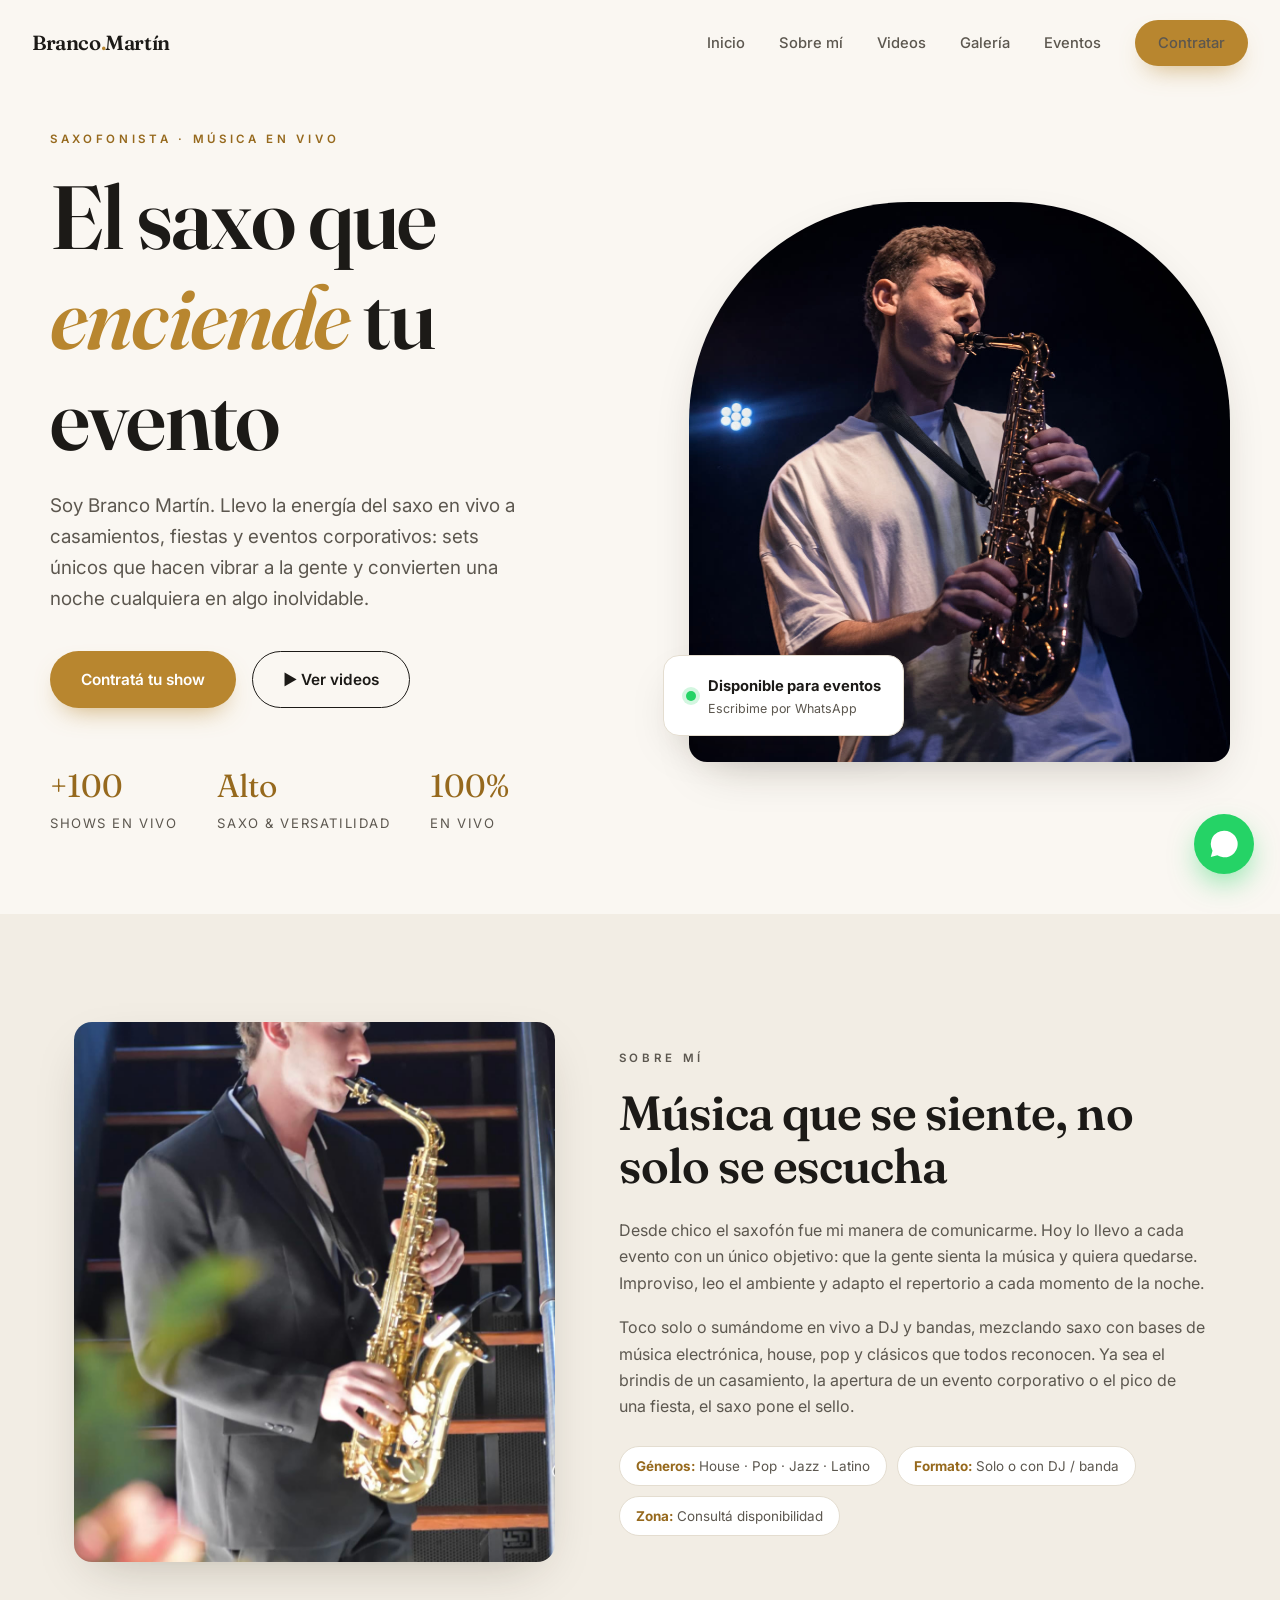
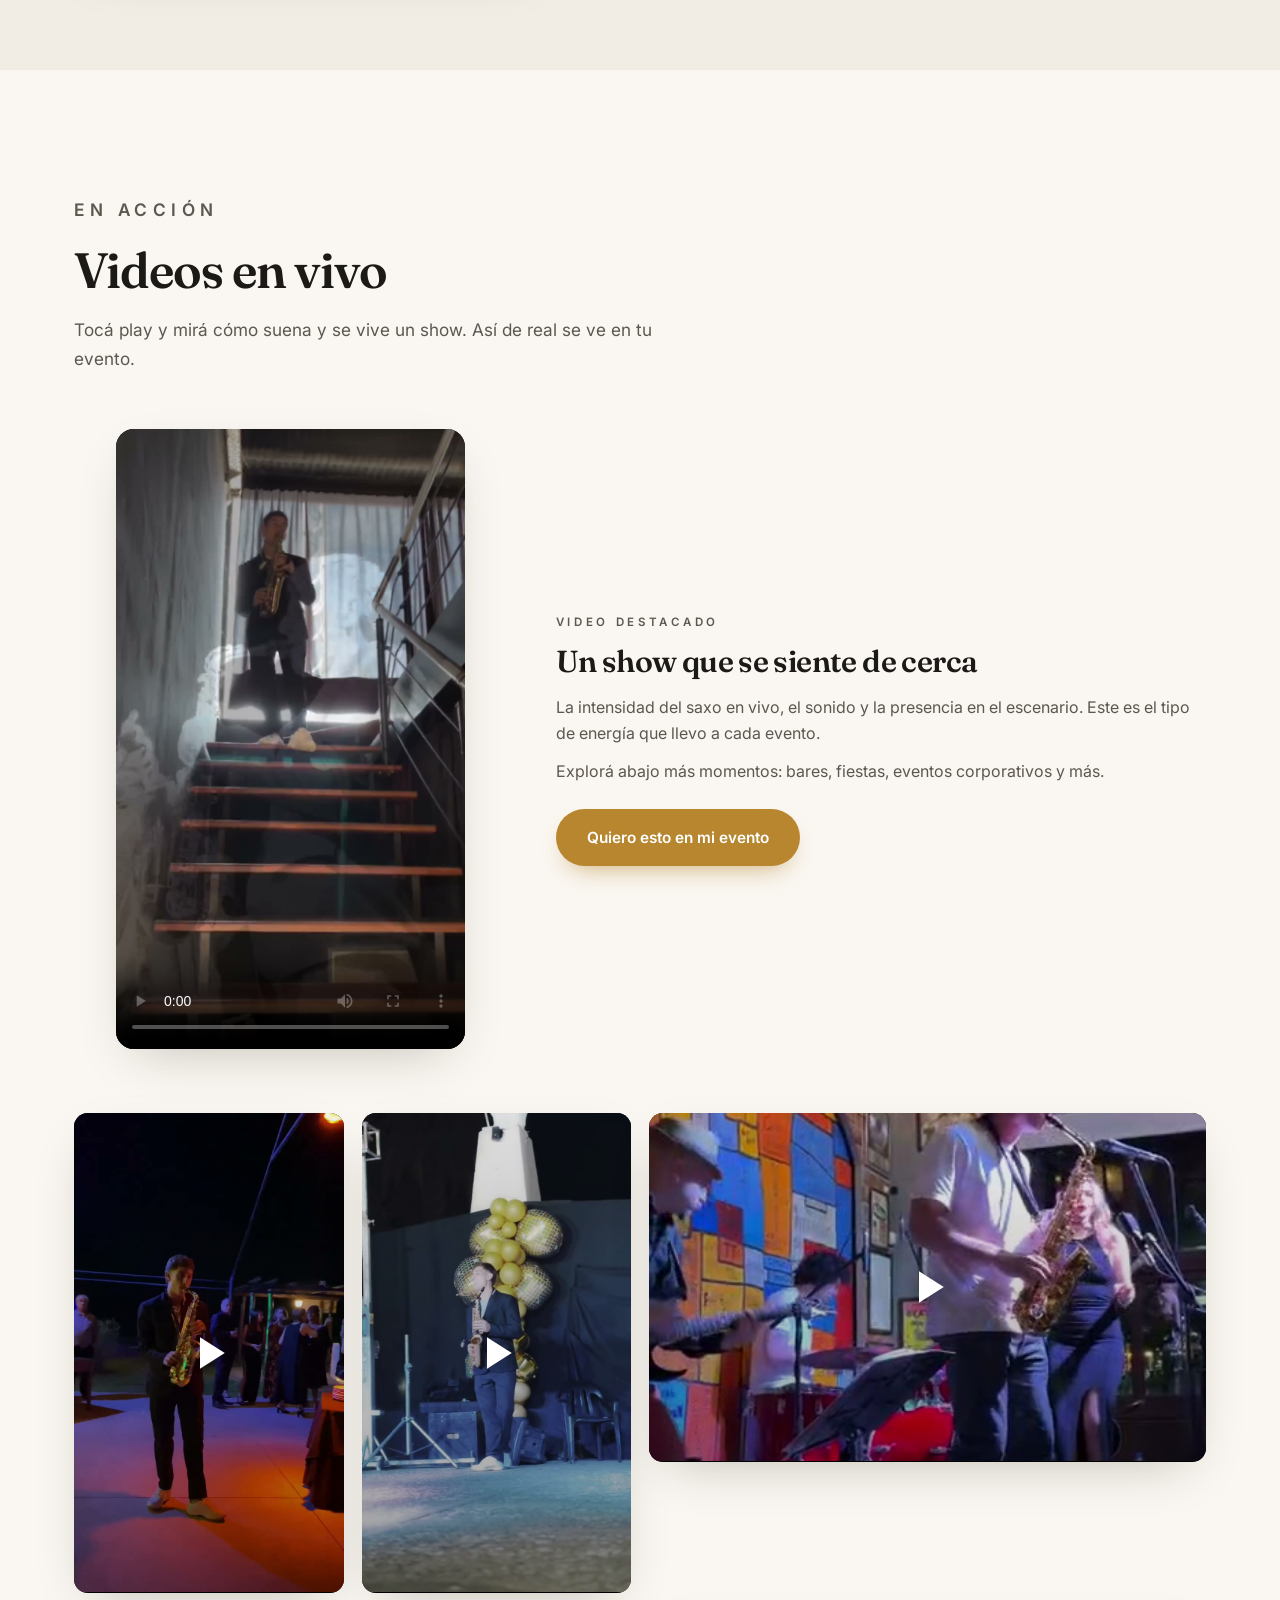
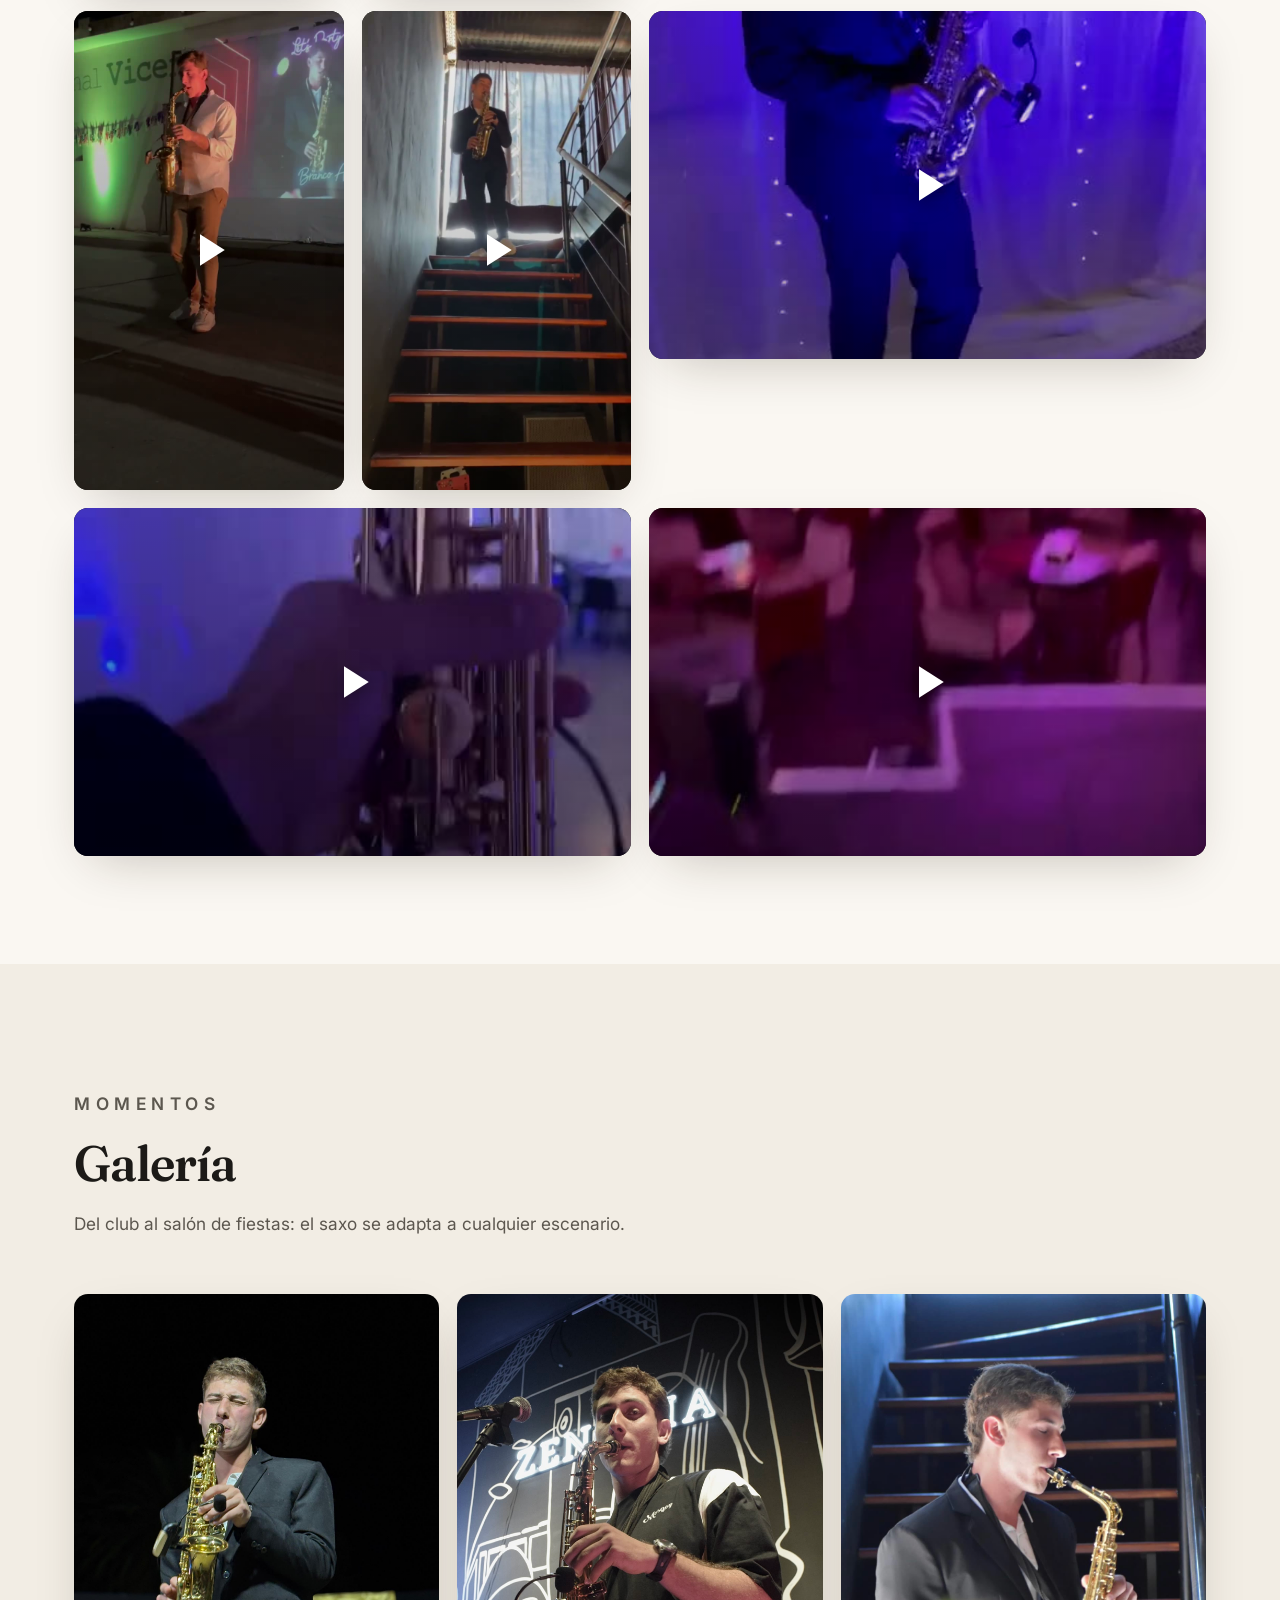
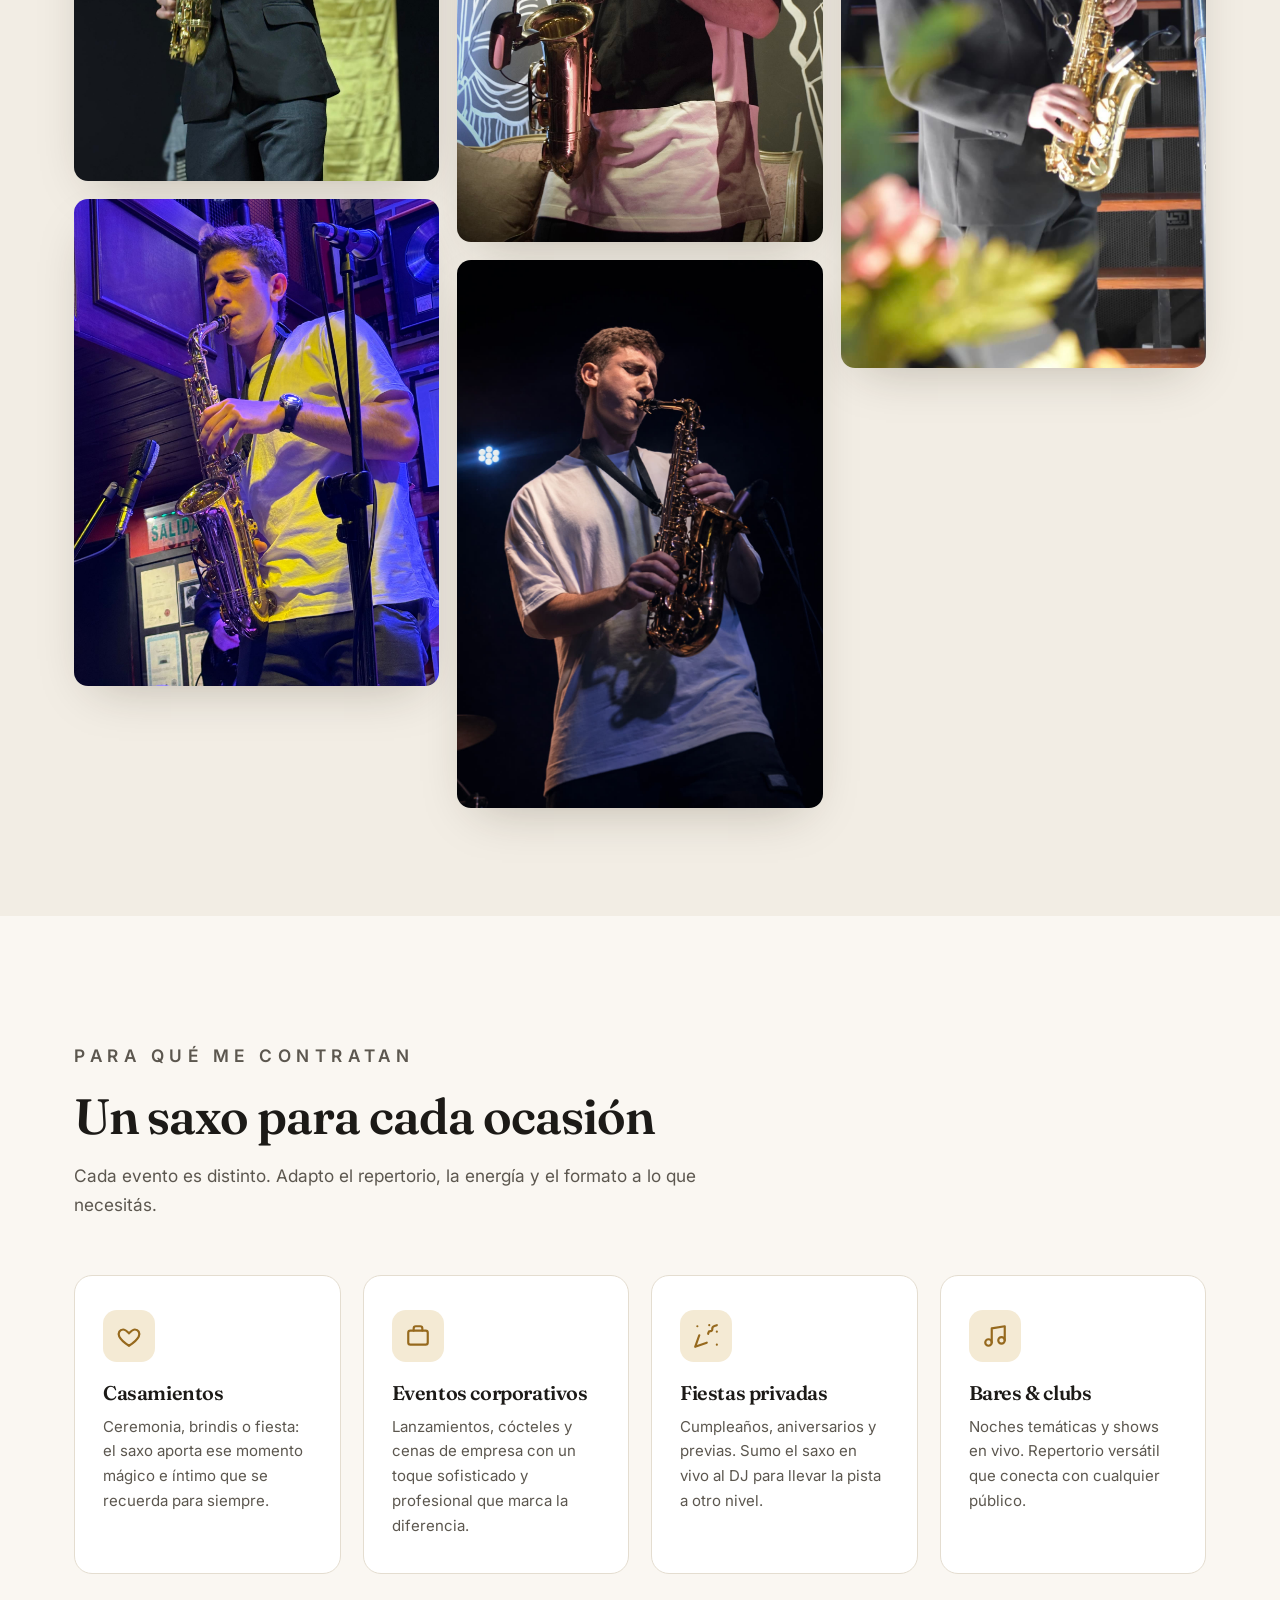
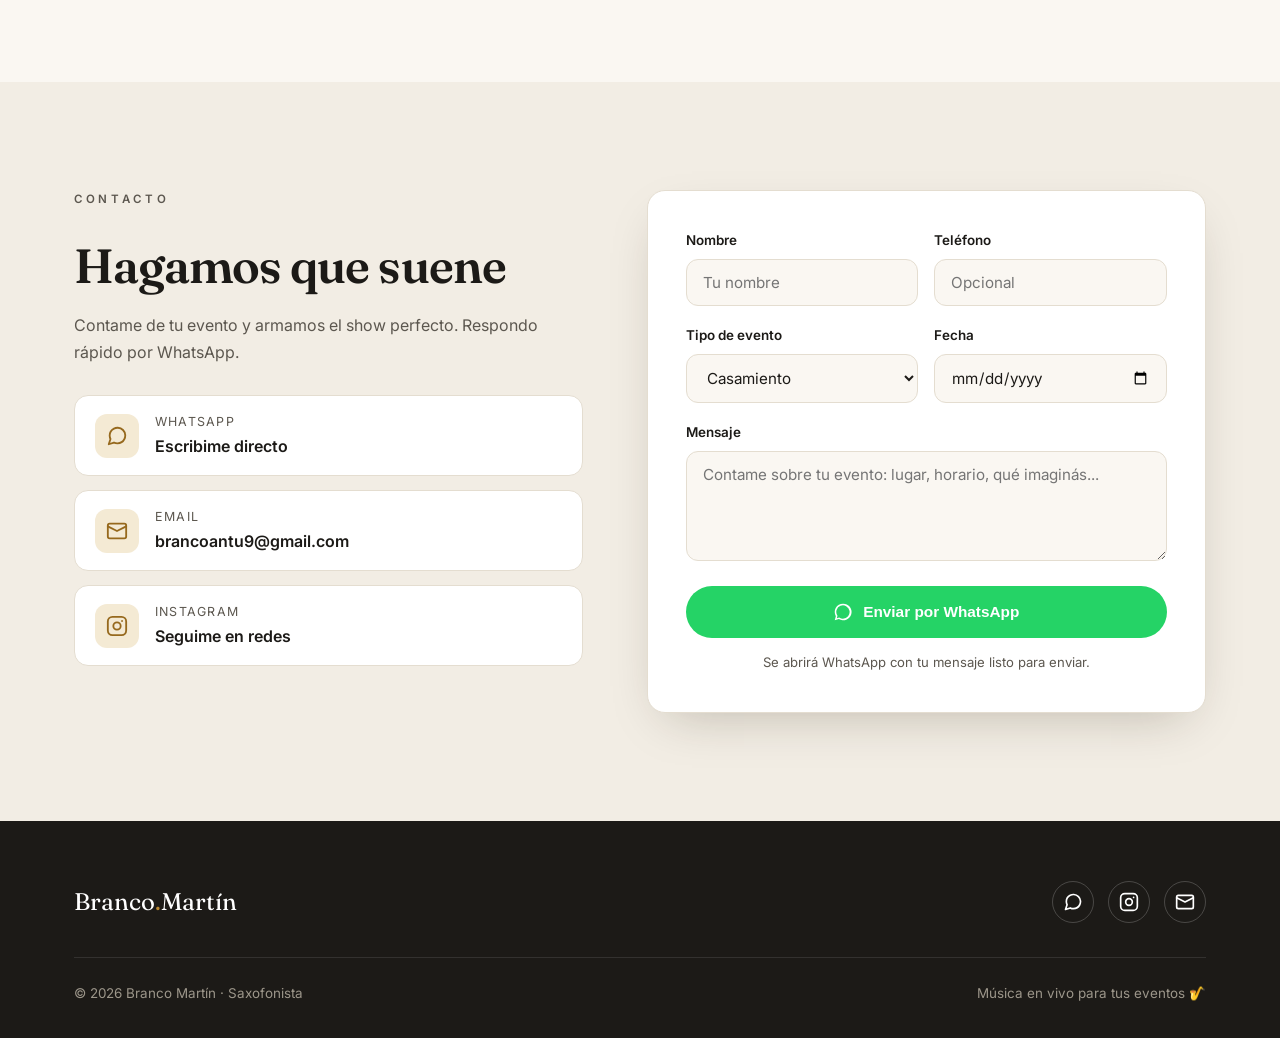
==== index.html @ 7dc0f30a "Portfolio de saxofonista: landing page completa Landing responsive (claro y minimalista, acento dora" ====
<!DOCTYPE html>
<html lang="es">
<head>
  <meta charset="UTF-8" />
  <meta name="viewport" content="width=device-width, initial-scale=1.0" />
  <title>Branco Martín — Saxofonista | Música en vivo para tus eventos</title>
  <meta name="description" content="Branco Martín, saxofonista para casamientos, eventos corporativos, fiestas y bares. Música en vivo que transforma cualquier momento. Mirá videos y contratá tu show." />
  <meta name="theme-color" content="#faf7f2" />

  <!-- Open Graph -->
  <meta property="og:title" content="Branco Martín — Saxofonista" />
  <meta property="og:description" content="Música en vivo para casamientos, eventos y fiestas. Mirá los videos y contratá tu show." />
  <meta property="og:type" content="website" />
  <meta property="og:image" content="assets/img/hero.jpg" />

  <link rel="preconnect" href="https://fonts.googleapis.com" />
  <link rel="preconnect" href="https://fonts.gstatic.com" crossorigin />
  <link href="https://fonts.googleapis.com/css2?family=Fraunces:ital,opsz,wght@0,9..144,500;0,9..144,600;1,9..144,600&family=Inter:wght@400;500;600;700&display=swap" rel="stylesheet" />
  <link rel="stylesheet" href="styles.css" />
  <link rel="icon" href="data:image/svg+xml,<svg xmlns='http://www.w3.org/2000/svg' viewBox='0 0 100 100'><text y='.9em' font-size='90'>🎷</text></svg>" />
</head>
<body>

  <!-- ============ NAV ============ -->
  <nav class="nav" id="nav">
    <a href="#inicio" class="nav__brand">Branco<span>.</span>Martín</a>
    <div class="nav__links" id="navLinks">
      <a href="#inicio">Inicio</a>
      <a href="#sobre">Sobre mí</a>
      <a href="#videos">Videos</a>
      <a href="#galeria">Galería</a>
      <a href="#servicios">Eventos</a>
      <a href="#contacto" class="btn btn--gold">Contratar</a>
    </div>
    <button class="nav__toggle" id="navToggle" aria-label="Menú">
      <span></span><span></span><span></span>
    </button>
  </nav>

  <!-- ============ HERO ============ -->
  <header class="hero wrap" id="inicio">
    <div class="hero__text">
      <p class="eyebrow">Saxofonista · Música en vivo</p>
      <h1>El saxo que <em>enciende</em> tu evento</h1>
      <p class="hero__lead">
        Soy Branco Martín. Llevo la energía del saxo en vivo a casamientos,
        fiestas y eventos corporativos: sets únicos que hacen vibrar a la gente
        y convierten una noche cualquiera en algo inolvidable.
      </p>
      <div class="hero__cta">
        <a href="#contacto" class="btn btn--gold">Contratá tu show</a>
        <a href="#videos" class="btn btn--ghost">▶ Ver videos</a>
      </div>
      <div class="hero__stats">
        <div><div class="num">+100</div><div class="lab">Shows en vivo</div></div>
        <div><div class="num">Alto</div><div class="lab">Saxo & versatilidad</div></div>
        <div><div class="num">100%</div><div class="lab">En vivo</div></div>
      </div>
    </div>
    <div class="hero__media">
      <img src="assets/img/hero.jpg" alt="Branco Martín tocando el saxofón en vivo bajo las luces del escenario" />
      <div class="hero__badge">
        <span class="dot"></span>
        <div><b>Disponible para eventos</b><small>Escribime por WhatsApp</small></div>
      </div>
    </div>
  </header>

  <!-- ============ SOBRE MÍ ============ -->
  <section class="section section--soft" id="sobre">
    <div class="wrap about">
      <div class="about__media reveal">
        <img src="assets/img/suit1.jpg" alt="Branco Martín tocando el saxo con traje en un evento elegante" />
        <div class="frame"></div>
      </div>
      <div class="about__text reveal">
        <p class="eyebrow">Sobre mí</p>
        <h2>Música que se siente, no solo se escucha</h2>
        <p>
          Desde chico el saxofón fue mi manera de comunicarme. Hoy lo llevo a
          cada evento con un único objetivo: que la gente sienta la música y
          quiera quedarse. Improviso, leo el ambiente y adapto el repertorio a
          cada momento de la noche.
        </p>
        <p>
          Toco solo o sumándome en vivo a DJ y bandas, mezclando saxo con
          bases de música electrónica, house, pop y clásicos que todos
          reconocen. Ya sea el brindis de un casamiento, la apertura de un
          evento corporativo o el pico de una fiesta, el saxo pone el sello.
        </p>
        <div class="about__tags">
          <span class="tag"><b>Géneros:</b> House · Pop · Jazz · Latino</span>
          <span class="tag"><b>Formato:</b> Solo o con DJ / banda</span>
          <span class="tag"><b>Zona:</b> Consultá disponibilidad</span>
        </div>
      </div>
    </div>
  </section>

  <!-- ============ VIDEOS ============ -->
  <section class="section" id="videos">
    <div class="wrap">
      <div class="section__head reveal">
        <p class="eyebrow">En acción</p>
        <h2>Videos en vivo</h2>
        <p>Tocá play y mirá cómo suena y se vive un show. Así de real se ve en tu evento.</p>
      </div>

      <div class="video-feature reveal">
        <div class="vwrap">
          <video src="assets/video/branco.mp4" poster="assets/poster/branco.jpg" controls playsinline preload="metadata"></video>
        </div>
        <div>
          <p class="eyebrow">Video destacado</p>
          <h3>Un show que se siente de cerca</h3>
          <p>
            La intensidad del saxo en vivo, el sonido y la presencia en el
            escenario. Este es el tipo de energía que llevo a cada evento.
          </p>
          <p>Explorá abajo más momentos: bares, fiestas, eventos corporativos y más.</p>
          <a href="#contacto" class="btn btn--gold" style="margin-top:12px">Quiero esto en mi evento</a>
        </div>
      </div>

      <div class="video-grid reveal">
        <div class="vcard portrait"><video src="assets/video/evento1.mp4" poster="assets/poster/evento1.jpg" playsinline preload="none" muted loop></video><div class="play"><svg viewBox="0 0 24 24" fill="#fff"><path d="M8 5v14l11-7z"/></svg></div></div>
        <div class="vcard portrait"><video src="assets/video/evento2.mp4" poster="assets/poster/evento2.jpg" playsinline preload="none" muted loop></video><div class="play"><svg viewBox="0 0 24 24" fill="#fff"><path d="M8 5v14l11-7z"/></svg></div></div>
        <div class="vcard landscape"><video src="assets/video/banda.mp4" poster="assets/poster/banda.jpg" playsinline preload="none" muted loop></video><div class="play"><svg viewBox="0 0 24 24" fill="#fff"><path d="M8 5v14l11-7z"/></svg></div></div>
        <div class="vcard portrait"><video src="assets/video/evento3.mp4" poster="assets/poster/evento3.jpg" playsinline preload="none" muted loop></video><div class="play"><svg viewBox="0 0 24 24" fill="#fff"><path d="M8 5v14l11-7z"/></svg></div></div>
        <div class="vcard portrait"><video src="assets/video/evento5.mp4" poster="assets/poster/evento5.jpg" playsinline preload="none" muted loop></video><div class="play"><svg viewBox="0 0 24 24" fill="#fff"><path d="M8 5v14l11-7z"/></svg></div></div>
        <div class="vcard landscape"><video src="assets/video/evento4.mp4" poster="assets/poster/evento4.jpg" playsinline preload="none" muted loop></video><div class="play"><svg viewBox="0 0 24 24" fill="#fff"><path d="M8 5v14l11-7z"/></svg></div></div>
        <div class="vcard landscape"><video src="assets/video/frank.mp4" poster="assets/poster/frank.jpg" playsinline preload="none" muted loop></video><div class="play"><svg viewBox="0 0 24 24" fill="#fff"><path d="M8 5v14l11-7z"/></svg></div></div>
        <div class="vcard landscape"><video src="assets/video/citycenter.mp4" poster="assets/poster/citycenter.jpg" playsinline preload="none" muted loop></video><div class="play"><svg viewBox="0 0 24 24" fill="#fff"><path d="M8 5v14l11-7z"/></svg></div></div>
      </div>
    </div>
  </section>

  <!-- ============ GALERÍA ============ -->
  <section class="section section--soft" id="galeria">
    <div class="wrap">
      <div class="section__head reveal">
        <p class="eyebrow">Momentos</p>
        <h2>Galería</h2>
        <p>Del club al salón de fiestas: el saxo se adapta a cualquier escenario.</p>
      </div>
      <div class="gallery reveal">
        <figure><img src="assets/img/suit2.jpg" alt="Branco tocando el saxo de traje sobre el escenario" loading="lazy" /></figure>
        <figure><img src="assets/img/club1.jpg" alt="Branco tocando en un bar con luces violetas" loading="lazy" /></figure>
        <figure><img src="assets/img/zenobia.jpg" alt="Branco tocando el saxo en el escenario de Zenobia" loading="lazy" /></figure>
        <figure><img src="assets/img/hero.jpg" alt="Branco iluminado por las luces del escenario tocando saxo" loading="lazy" /></figure>
        <figure><img src="assets/img/suit1.jpg" alt="Branco tocando el saxo de traje en un evento" loading="lazy" /></figure>
      </div>
    </div>
  </section>

  <!-- ============ SERVICIOS / EVENTOS ============ -->
  <section class="section" id="servicios">
    <div class="wrap">
      <div class="section__head reveal">
        <p class="eyebrow">Para qué me contratan</p>
        <h2>Un saxo para cada ocasión</h2>
        <p>Cada evento es distinto. Adapto el repertorio, la energía y el formato a lo que necesitás.</p>
      </div>
      <div class="services reveal">
        <div class="svc">
          <div class="ico"><svg viewBox="0 0 24 24" fill="none" stroke-width="2" stroke-linecap="round"><path d="M12 21s-7-4.35-9-8.5C1.5 9 3.5 6 6.5 6 8.5 6 10 7.5 12 9.5 14 7.5 15.5 6 17.5 6c3 0 5 3 3.5 6.5C19 16.65 12 21 12 21z"/></svg></div>
          <h3>Casamientos</h3>
          <p>Ceremonia, brindis o fiesta: el saxo aporta ese momento mágico e íntimo que se recuerda para siempre.</p>
        </div>
        <div class="svc">
          <div class="ico"><svg viewBox="0 0 24 24" fill="none" stroke-width="2" stroke-linecap="round" stroke-linejoin="round"><rect x="3" y="7" width="18" height="13" rx="2"/><path d="M8 7V5a2 2 0 0 1 2-2h4a2 2 0 0 1 2 2v2"/></svg></div>
          <h3>Eventos corporativos</h3>
          <p>Lanzamientos, cócteles y cenas de empresa con un toque sofisticado y profesional que marca la diferencia.</p>
        </div>
        <div class="svc">
          <div class="ico"><svg viewBox="0 0 24 24" fill="none" stroke-width="2" stroke-linecap="round" stroke-linejoin="round"><path d="M5.8 11.3 2 22l10.7-3.79"/><path d="M4 3h.01M22 8h.01M15 2h.01M22 20h.01"/><path d="m22 2-2.24.75a2.9 2.9 0 0 0-1.96 3.12c.1.86-.57 1.63-1.45 1.63h-.38c-.86 0-1.6.6-1.76 1.44L14 10"/></svg></div>
          <h3>Fiestas privadas</h3>
          <p>Cumpleaños, aniversarios y previas. Sumo el saxo en vivo al DJ para llevar la pista a otro nivel.</p>
        </div>
        <div class="svc">
          <div class="ico"><svg viewBox="0 0 24 24" fill="none" stroke-width="2" stroke-linecap="round" stroke-linejoin="round"><path d="M9 18V5l12-2v13"/><circle cx="6" cy="18" r="3"/><circle cx="18" cy="16" r="3"/></svg></div>
          <h3>Bares & clubs</h3>
          <p>Noches temáticas y shows en vivo. Repertorio versátil que conecta con cualquier público.</p>
        </div>
      </div>
    </div>
  </section>

  <!-- ============ CONTACTO ============ -->
  <section class="section section--soft" id="contacto">
    <div class="wrap contact">
      <div class="contact__info reveal">
        <p class="eyebrow">Contacto</p>
        <h2>Hagamos que suene</h2>
        <p>Contame de tu evento y armamos el show perfecto. Respondo rápido por WhatsApp.</p>
        <div class="contact__list">
          <a class="cline" id="waLine" href="#" target="_blank" rel="noopener">
            <span class="ci"><svg viewBox="0 0 24 24" fill="none" stroke-width="2" stroke-linecap="round" stroke-linejoin="round"><path d="M21 11.5a8.38 8.38 0 0 1-.9 3.8 8.5 8.5 0 0 1-7.6 4.7 8.38 8.38 0 0 1-3.8-.9L3 21l1.9-5.7a8.38 8.38 0 0 1-.9-3.8 8.5 8.5 0 0 1 4.7-7.6 8.38 8.38 0 0 1 3.8-.9h.5a8.48 8.48 0 0 1 8 8v.5z"/></svg></span>
            <div><small>WhatsApp</small><b>Escribime directo</b></div>
          </a>
          <a class="cline" id="emailLine" href="#">
            <span class="ci"><svg viewBox="0 0 24 24" fill="none" stroke-width="2" stroke-linecap="round" stroke-linejoin="round"><rect x="2" y="4" width="20" height="16" rx="2"/><path d="m22 7-10 5L2 7"/></svg></span>
            <div><small>Email</small><b>brancoantu9@gmail.com</b></div>
          </a>
          <a class="cline" id="igLine" href="#" target="_blank" rel="noopener">
            <span class="ci"><svg viewBox="0 0 24 24" fill="none" stroke-width="2" stroke-linecap="round" stroke-linejoin="round"><rect x="2" y="2" width="20" height="20" rx="5"/><circle cx="12" cy="12" r="4"/><path d="M17.5 6.5h.01"/></svg></span>
            <div><small>Instagram</small><b>Seguime en redes</b></div>
          </a>
        </div>
      </div>

      <form class="form reveal" id="contactForm">
        <div class="row">
          <div class="field"><label for="nombre">Nombre</label><input id="nombre" name="nombre" type="text" placeholder="Tu nombre" required /></div>
          <div class="field"><label for="tel">Teléfono</label><input id="tel" name="tel" type="tel" placeholder="Opcional" /></div>
        </div>
        <div class="row">
          <div class="field">
            <label for="tipo">Tipo de evento</label>
            <select id="tipo" name="tipo">
              <option>Casamiento</option>
              <option>Evento corporativo</option>
              <option>Fiesta privada</option>
              <option>Bar / Club</option>
              <option>Otro</option>
            </select>
          </div>
          <div class="field"><label for="fecha">Fecha</label><input id="fecha" name="fecha" type="date" /></div>
        </div>
        <div class="field"><label for="msg">Mensaje</label><textarea id="msg" name="msg" placeholder="Contame sobre tu evento: lugar, horario, qué imaginás..."></textarea></div>
        <button type="submit" class="btn btn--wa">
          <svg viewBox="0 0 24 24" width="20" height="20" fill="#fff"><path d="M12 2a10 10 0 0 0-8.6 15l-1.3 4.8 4.9-1.3A10 10 0 1 0 12 2zm0 18a8 8 0 0 1-4.1-1.1l-.3-.2-3 .8.8-2.9-.2-.3A8 8 0 1 1 12 20z"/></svg>
          Enviar por WhatsApp
        </button>
        <p class="form__note">Se abrirá WhatsApp con tu mensaje listo para enviar.</p>
      </form>
    </div>
  </section>

  <!-- ============ FOOTER ============ -->
  <footer class="footer">
    <div class="wrap">
      <div class="footer__top">
        <div class="footer__brand">Branco<span>.</span>Martín</div>
        <div class="footer__soc">
          <a id="footWa" href="#" target="_blank" rel="noopener" aria-label="WhatsApp"><svg viewBox="0 0 24 24" stroke-width="2" stroke-linecap="round" stroke-linejoin="round"><path d="M21 11.5a8.38 8.38 0 0 1-.9 3.8 8.5 8.5 0 0 1-7.6 4.7 8.38 8.38 0 0 1-3.8-.9L3 21l1.9-5.7a8.38 8.38 0 0 1-.9-3.8 8.5 8.5 0 0 1 4.7-7.6 8.38 8.38 0 0 1 3.8-.9h.5a8.48 8.48 0 0 1 8 8v.5z"/></svg></a>
          <a id="footIg" href="#" target="_blank" rel="noopener" aria-label="Instagram"><svg viewBox="0 0 24 24" stroke-width="2" stroke-linecap="round" stroke-linejoin="round"><rect x="2" y="2" width="20" height="20" rx="5"/><circle cx="12" cy="12" r="4"/><path d="M17.5 6.5h.01"/></svg></a>
          <a href="mailto:brancoantu9@gmail.com" aria-label="Email"><svg viewBox="0 0 24 24" stroke-width="2" stroke-linecap="round" stroke-linejoin="round"><rect x="2" y="4" width="20" height="16" rx="2"/><path d="m22 7-10 5L2 7"/></svg></a>
        </div>
      </div>
      <div class="footer__bottom">
        <span>© <span id="year"></span> Branco Martín · Saxofonista</span>
        <span>Música en vivo para tus eventos 🎷</span>
      </div>
    </div>
  </footer>

  <!-- WhatsApp flotante -->
  <a class="wa-float" id="waFloat" href="#" target="_blank" rel="noopener" aria-label="WhatsApp">
    <svg viewBox="0 0 24 24"><path d="M12 2a10 10 0 0 0-8.6 15l-1.3 4.8 4.9-1.3A10 10 0 1 0 12 2z"/></svg>
  </a>

  <!-- Lightbox -->
  <div class="lightbox" id="lightbox">
    <button class="lightbox__close" id="lbClose" aria-label="Cerrar">&times;</button>
    <img src="" alt="" id="lbImg" />
  </div>

  <script src="script.js"></script>
</body>
</html>
---- styles.css ----
/* ==========================================================================
   Branco Martín — Portfolio Saxofonista
   Estilo: claro y minimalista, con el dorado del saxo como acento.
   ========================================================================== */

:root {
  --bg:        #faf7f2;   /* blanco cálido */
  --bg-soft:   #f2ede4;   /* seccion alterna */
  --surface:   #ffffff;
  --ink:       #1c1a17;   /* texto principal */
  --ink-soft:  #5c574f;   /* texto secundario */
  --line:      #e4ddd0;   /* bordes suaves */
  --gold:      #b8862f;   /* dorado saxo */
  --gold-deep: #96691d;
  --gold-soft: #f4ead4;
  --shadow:    0 18px 50px -20px rgba(40, 30, 10, .28);
  --radius:    18px;
  --maxw:      1180px;
  --serif: "Fraunces", Georgia, "Times New Roman", serif;
  --sans: "Inter", -apple-system, BlinkMacSystemFont, "Segoe UI", Roboto, sans-serif;
}

* { box-sizing: border-box; margin: 0; padding: 0; }

html { scroll-behavior: smooth; }

body {
  font-family: var(--sans);
  color: var(--ink);
  background: var(--bg);
  line-height: 1.65;
  -webkit-font-smoothing: antialiased;
  overflow-x: hidden;
}

img, video { max-width: 100%; display: block; }
a { color: inherit; text-decoration: none; }

.wrap { width: 100%; max-width: var(--maxw); margin: 0 auto; padding: 0 24px; }

h1, h2, h3 { font-family: var(--serif); font-weight: 600; line-height: 1.12; letter-spacing: -.02em; }

.eyebrow {
  font-family: var(--sans);
  text-transform: uppercase;
  letter-spacing: .32em;
  font-size: .72rem;
  font-weight: 600;
  color: var(--gold-deep);
  margin-bottom: 18px;
}

.section { padding: 108px 0; }
.section--soft { background: var(--bg-soft); }
.section__head { max-width: 640px; margin-bottom: 56px; }
.section__head h2 { font-size: clamp(2rem, 4.5vw, 3.1rem); }
.section__head p { color: var(--ink-soft); margin-top: 18px; font-size: 1.08rem; }

/* ---------- Botones ---------- */
.btn {
  display: inline-flex; align-items: center; gap: 10px;
  padding: 15px 30px; border-radius: 100px;
  font-weight: 600; font-size: .96rem;
  cursor: pointer; border: 1.5px solid transparent;
  transition: transform .25s ease, box-shadow .25s ease, background .25s ease, color .25s ease;
}
.btn:hover { transform: translateY(-2px); }
.btn--gold { background: var(--gold); color: #fff; box-shadow: 0 12px 26px -12px rgba(184,134,47,.7); }
.btn--gold:hover { background: var(--gold-deep); }
.btn--ghost { border-color: var(--ink); color: var(--ink); }
.btn--ghost:hover { background: var(--ink); color: var(--bg); }
.btn--wa { background: #25d366; color: #fff; }
.btn--wa:hover { background: #1eb257; }

/* ---------- Navbar ---------- */
.nav {
  position: fixed; inset: 0 0 auto 0; z-index: 100;
  display: flex; align-items: center; justify-content: space-between;
  padding: 20px 32px;
  transition: background .3s ease, box-shadow .3s ease, padding .3s ease;
}
.nav.scrolled {
  background: rgba(250, 247, 242, .88);
  backdrop-filter: blur(12px);
  box-shadow: 0 1px 0 var(--line);
  padding: 14px 32px;
}
.nav__brand { font-family: var(--serif); font-size: 1.28rem; font-weight: 600; letter-spacing: -.02em; }
.nav__brand span { color: var(--gold); }
.nav__links { display: flex; gap: 34px; align-items: center; }
.nav__links a { font-size: .92rem; font-weight: 500; color: var(--ink-soft); transition: color .2s; }
.nav__links a:hover { color: var(--gold-deep); }
.nav__links .btn { padding: 10px 22px; }
.nav__toggle { display: none; background: none; border: 0; cursor: pointer; }
.nav__toggle span { display: block; width: 26px; height: 2px; background: var(--ink); margin: 6px 0; transition: .3s; }

/* ---------- Hero ---------- */
.hero {
  min-height: 100vh; display: grid; align-items: center;
  grid-template-columns: 1.05fr .95fr; gap: 40px;
  padding: 130px 0 80px;
}
.hero__text .eyebrow { animation: rise .8s .05s both; }
.hero h1 { font-size: clamp(3rem, 7.5vw, 5.6rem); margin-bottom: 22px; animation: rise .8s .12s both; }
.hero h1 em { font-style: italic; color: var(--gold); }
.hero__lead { font-size: 1.18rem; color: var(--ink-soft); max-width: 480px; margin-bottom: 36px; animation: rise .8s .2s both; }
.hero__cta { display: flex; gap: 16px; flex-wrap: wrap; animation: rise .8s .28s both; }
.hero__stats { display: flex; gap: 40px; margin-top: 52px; animation: rise .8s .36s both; }
.hero__stats .num { font-family: var(--serif); font-size: 2rem; color: var(--gold-deep); }
.hero__stats .lab { font-size: .82rem; color: var(--ink-soft); text-transform: uppercase; letter-spacing: .12em; }

.hero__media { position: relative; }
.hero__media img {
  width: 100%; height: 560px; object-fit: cover; object-position: center 30%;
  border-radius: 220px 220px var(--radius) var(--radius);
  box-shadow: var(--shadow);
  animation: rise 1s .3s both;
}
.hero__badge {
  position: absolute; bottom: 26px; left: -26px;
  background: var(--surface); border: 1px solid var(--line);
  padding: 16px 22px; border-radius: 16px; box-shadow: var(--shadow);
  display: flex; align-items: center; gap: 12px;
  animation: rise 1s .55s both;
}
.hero__badge .dot { width: 10px; height: 10px; border-radius: 50%; background: #25d366; box-shadow: 0 0 0 4px rgba(37,211,102,.2); }
.hero__badge b { font-size: .92rem; }
.hero__badge small { display: block; color: var(--ink-soft); font-size: .78rem; }

@keyframes rise { from { opacity: 0; transform: translateY(24px); } to { opacity: 1; transform: none; } }

/* ---------- Reveal on scroll ---------- */
.reveal { opacity: 0; transform: translateY(30px); transition: opacity .8s ease, transform .8s ease; }
.reveal.in { opacity: 1; transform: none; }

/* ---------- Sobre mí ---------- */
.about { display: grid; grid-template-columns: .9fr 1.1fr; gap: 64px; align-items: center; }
.about__media { position: relative; }
.about__media img { width: 100%; height: 540px; object-fit: cover; border-radius: var(--radius); box-shadow: var(--shadow); }
.about__media .frame { position: absolute; inset: 18px -18px -18px 18px; border: 2px solid var(--gold); border-radius: var(--radius); z-index: -1; }
.about h2 { font-size: clamp(2rem, 4.5vw, 3rem); margin-bottom: 24px; }
.about p { color: var(--ink-soft); margin-bottom: 18px; }
.about__tags { display: flex; flex-wrap: wrap; gap: 10px; margin-top: 26px; }
.tag { padding: 8px 16px; border: 1px solid var(--line); border-radius: 100px; font-size: .84rem; background: var(--surface); color: var(--ink-soft); }
.tag b { color: var(--gold-deep); }

/* ---------- Videos ---------- */
.video-feature { display: grid; grid-template-columns: .8fr 1.2fr; gap: 48px; align-items: center; margin-bottom: 64px; }
.video-feature .vwrap { position: relative; border-radius: var(--radius); overflow: hidden; box-shadow: var(--shadow); background: #000; aspect-ratio: 9/16; max-height: 620px; margin: 0 auto; }
.video-feature .vwrap video { width: 100%; height: 100%; object-fit: cover; }
.video-feature h3 { font-size: 1.9rem; margin-bottom: 16px; }
.video-feature p { color: var(--ink-soft); margin-bottom: 12px; }

.video-grid { display: grid; grid-template-columns: repeat(4, 1fr); gap: 18px; }
.vcard { position: relative; border-radius: 14px; overflow: hidden; background: #000; box-shadow: var(--shadow); cursor: pointer; }
.vcard video { width: 100%; height: 100%; object-fit: cover; }
.vcard.portrait { aspect-ratio: 9/16; }
.vcard.landscape { aspect-ratio: 16/10; grid-column: span 2; }
.vcard .play {
  position: absolute; inset: 0; display: flex; align-items: center; justify-content: center;
  background: linear-gradient(180deg, rgba(0,0,0,.05), rgba(0,0,0,.35));
  transition: opacity .3s; pointer-events: none;
}
.vcard .play svg { width: 54px; height: 54px; filter: drop-shadow(0 4px 10px rgba(0,0,0,.5)); }
.vcard.playing .play { opacity: 0; }

/* ---------- Galería ---------- */
.gallery { columns: 3; column-gap: 18px; }
.gallery figure { break-inside: avoid; margin-bottom: 18px; border-radius: 14px; overflow: hidden; box-shadow: var(--shadow); cursor: zoom-in; }
.gallery img { width: 100%; transition: transform .6s ease; }
.gallery figure:hover img { transform: scale(1.05); }

/* ---------- Servicios ---------- */
.services { display: grid; grid-template-columns: repeat(4, 1fr); gap: 22px; }
.svc { background: var(--surface); border: 1px solid var(--line); border-radius: var(--radius); padding: 34px 28px; transition: transform .3s ease, box-shadow .3s ease, border-color .3s; }
.svc:hover { transform: translateY(-6px); box-shadow: var(--shadow); border-color: var(--gold); }
.svc .ico { width: 52px; height: 52px; border-radius: 14px; background: var(--gold-soft); display: flex; align-items: center; justify-content: center; margin-bottom: 20px; }
.svc .ico svg { width: 26px; height: 26px; stroke: var(--gold-deep); }
.svc h3 { font-size: 1.24rem; margin-bottom: 10px; }
.svc p { color: var(--ink-soft); font-size: .94rem; }

/* ---------- Contacto ---------- */
.contact { display: grid; grid-template-columns: 1fr 1.1fr; gap: 64px; align-items: start; }
.contact__info h2 { font-size: clamp(2rem, 4.5vw, 3rem); margin-bottom: 20px; }
.contact__info p { color: var(--ink-soft); margin-bottom: 30px; }
.contact__list { display: flex; flex-direction: column; gap: 14px; }
.cline { display: flex; align-items: center; gap: 16px; padding: 16px 20px; background: var(--surface); border: 1px solid var(--line); border-radius: 14px; transition: border-color .25s, transform .25s; }
.cline:hover { border-color: var(--gold); transform: translateX(4px); }
.cline .ci { width: 44px; height: 44px; border-radius: 12px; background: var(--gold-soft); display: flex; align-items: center; justify-content: center; flex-shrink: 0; }
.cline .ci svg { width: 22px; height: 22px; stroke: var(--gold-deep); }
.cline small { display: block; color: var(--ink-soft); font-size: .78rem; text-transform: uppercase; letter-spacing: .1em; }
.cline b { font-weight: 600; }

.form { background: var(--surface); border: 1px solid var(--line); border-radius: var(--radius); padding: 38px; box-shadow: var(--shadow); }
.form .row { display: grid; grid-template-columns: 1fr 1fr; gap: 16px; }
.field { margin-bottom: 18px; }
.field label { display: block; font-size: .84rem; font-weight: 600; margin-bottom: 8px; }
.field input, .field textarea, .field select {
  width: 100%; padding: 13px 16px; border: 1.5px solid var(--line); border-radius: 12px;
  font-family: inherit; font-size: .95rem; background: var(--bg); color: var(--ink); transition: border-color .2s;
}
.field input:focus, .field textarea:focus, .field select:focus { outline: none; border-color: var(--gold); }
.field textarea { resize: vertical; min-height: 110px; }
.form .btn { width: 100%; justify-content: center; }
.form__note { text-align: center; font-size: .82rem; color: var(--ink-soft); margin-top: 14px; }

/* ---------- Footer ---------- */
.footer { background: var(--ink); color: #d8d2c6; padding: 60px 0 34px; }
.footer__top { display: flex; justify-content: space-between; align-items: center; flex-wrap: wrap; gap: 24px; padding-bottom: 34px; border-bottom: 1px solid rgba(255,255,255,.1); }
.footer__brand { font-family: var(--serif); font-size: 1.5rem; color: #fff; }
.footer__brand span { color: var(--gold); }
.footer__soc { display: flex; gap: 14px; }
.footer__soc a { width: 42px; height: 42px; border-radius: 50%; border: 1px solid rgba(255,255,255,.2); display: flex; align-items: center; justify-content: center; transition: background .25s, border-color .25s; }
.footer__soc a:hover { background: var(--gold); border-color: var(--gold); }
.footer__soc svg { width: 20px; height: 20px; stroke: #fff; fill: none; }
.footer__bottom { padding-top: 24px; font-size: .84rem; color: #9c968a; display: flex; justify-content: space-between; flex-wrap: wrap; gap: 10px; }

/* ---------- Lightbox ---------- */
.lightbox { position: fixed; inset: 0; z-index: 200; background: rgba(15,12,8,.92); display: none; align-items: center; justify-content: center; padding: 30px; }
.lightbox.open { display: flex; }
.lightbox img { max-width: 90vw; max-height: 88vh; border-radius: 10px; box-shadow: 0 30px 80px rgba(0,0,0,.6); }
.lightbox__close { position: absolute; top: 24px; right: 30px; background: none; border: 0; color: #fff; font-size: 2.4rem; cursor: pointer; line-height: 1; }

/* ---------- WhatsApp flotante ---------- */
.wa-float {
  position: fixed; bottom: 26px; right: 26px; z-index: 90;
  width: 60px; height: 60px; border-radius: 50%; background: #25d366;
  display: flex; align-items: center; justify-content: center;
  box-shadow: 0 12px 30px -6px rgba(37,211,102,.6); transition: transform .25s;
  animation: pulse 2.4s infinite;
}
.wa-float:hover { transform: scale(1.08); }
.wa-float svg { width: 32px; height: 32px; fill: #fff; }
@keyframes pulse { 0%,100% { box-shadow: 0 12px 30px -6px rgba(37,211,102,.6), 0 0 0 0 rgba(37,211,102,.4); } 50% { box-shadow: 0 12px 30px -6px rgba(37,211,102,.6), 0 0 0 14px rgba(37,211,102,0); } }

/* ---------- Responsive ---------- */
@media (max-width: 960px) {
  .nav__links { position: fixed; inset: 0 0 0 auto; width: min(78vw, 320px); background: var(--surface); flex-direction: column; justify-content: center; gap: 26px; transform: translateX(100%); transition: transform .35s ease; box-shadow: var(--shadow); }
  .nav__links.open { transform: none; }
  .nav__toggle { display: block; z-index: 101; }
  .hero { grid-template-columns: 1fr; text-align: center; padding-top: 120px; }
  .hero__cta, .hero__stats { justify-content: center; }
  .hero__lead { margin-left: auto; margin-right: auto; }
  .hero__media { max-width: 440px; margin: 0 auto; }
  .about, .video-feature, .contact { grid-template-columns: 1fr; gap: 40px; }
  .about__media .frame { inset: 12px -12px -12px 12px; }
  .video-grid { grid-template-columns: repeat(2, 1fr); }
  .vcard.landscape { grid-column: span 2; }
  .services { grid-template-columns: repeat(2, 1fr); }
  .gallery { columns: 2; }
}
@media (max-width: 560px) {
  .section { padding: 72px 0; }
  .hero__stats { gap: 26px; }
  .services { grid-template-columns: 1fr; }
  .gallery { columns: 1; }
  .form .row { grid-template-columns: 1fr; }
  .video-grid { grid-template-columns: 1fr; }
  .vcard.landscape, .vcard.portrait { grid-column: span 1; aspect-ratio: 16/10; }
}
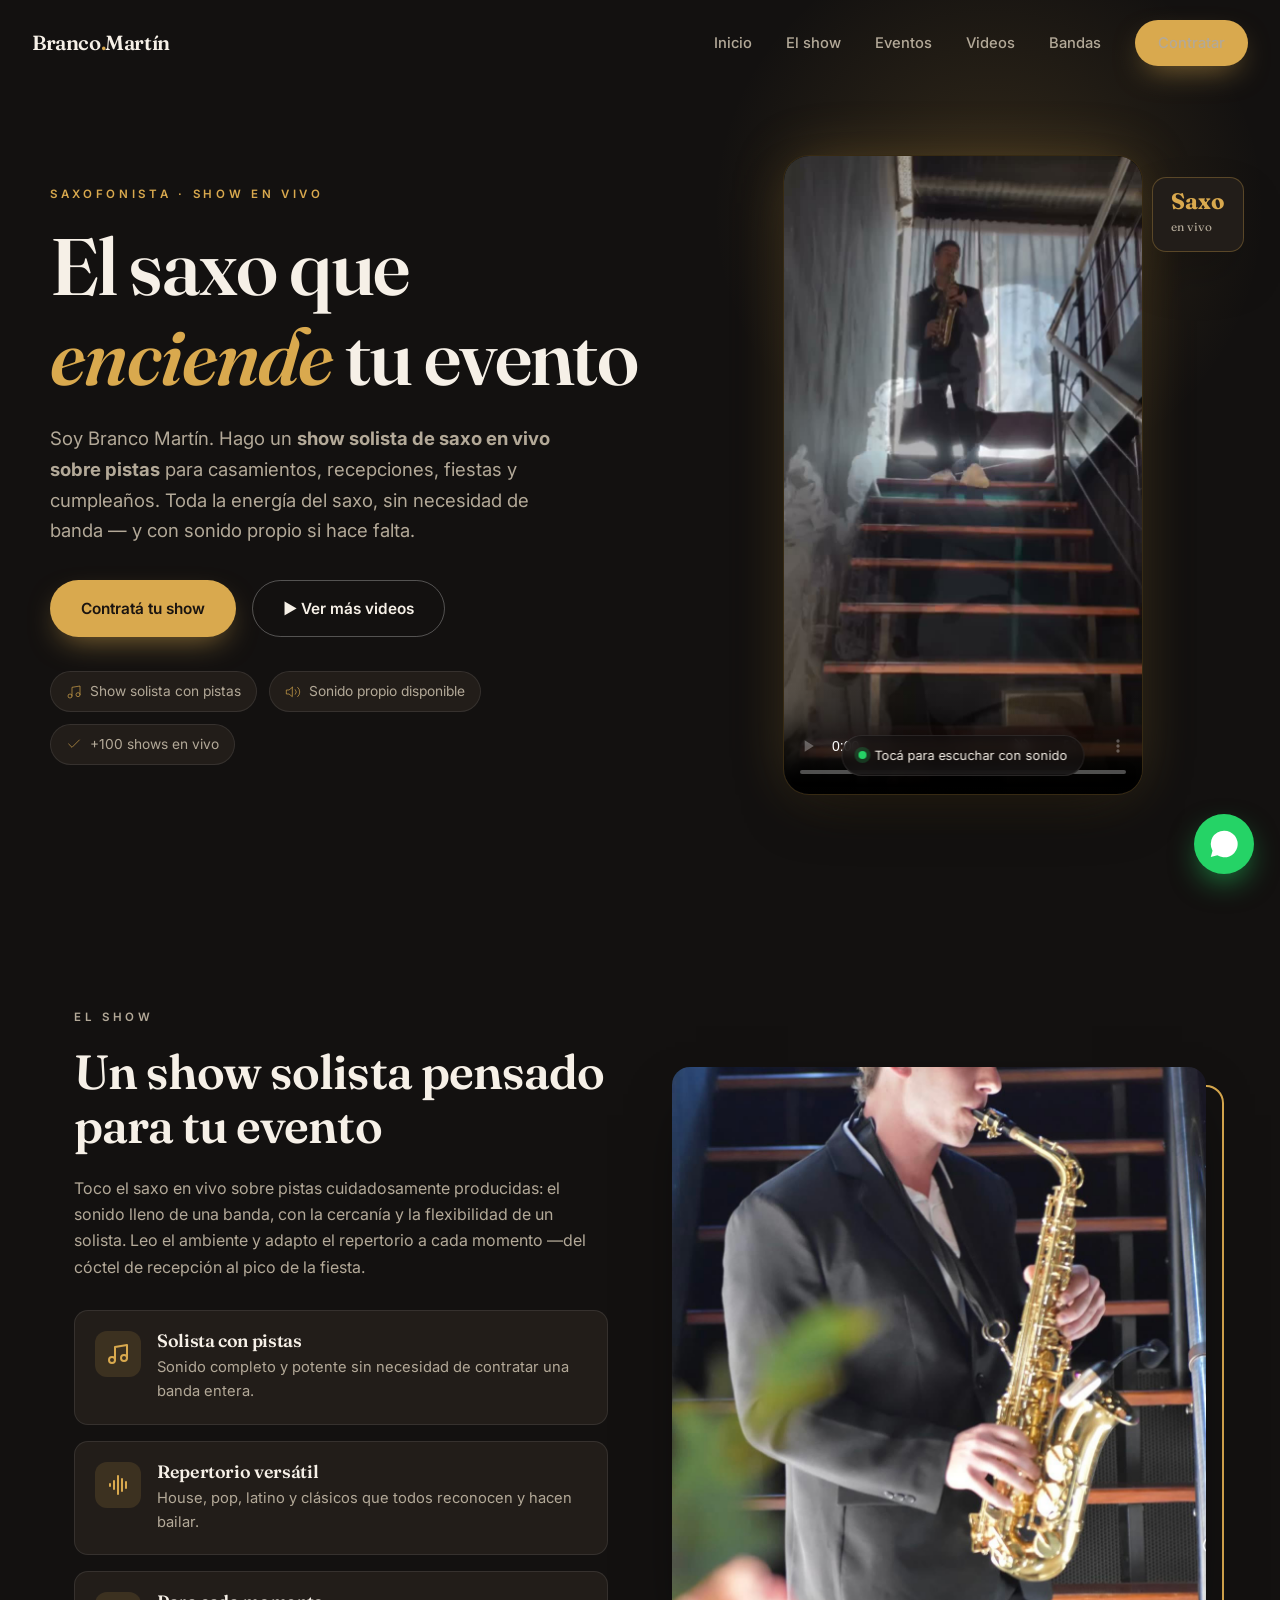
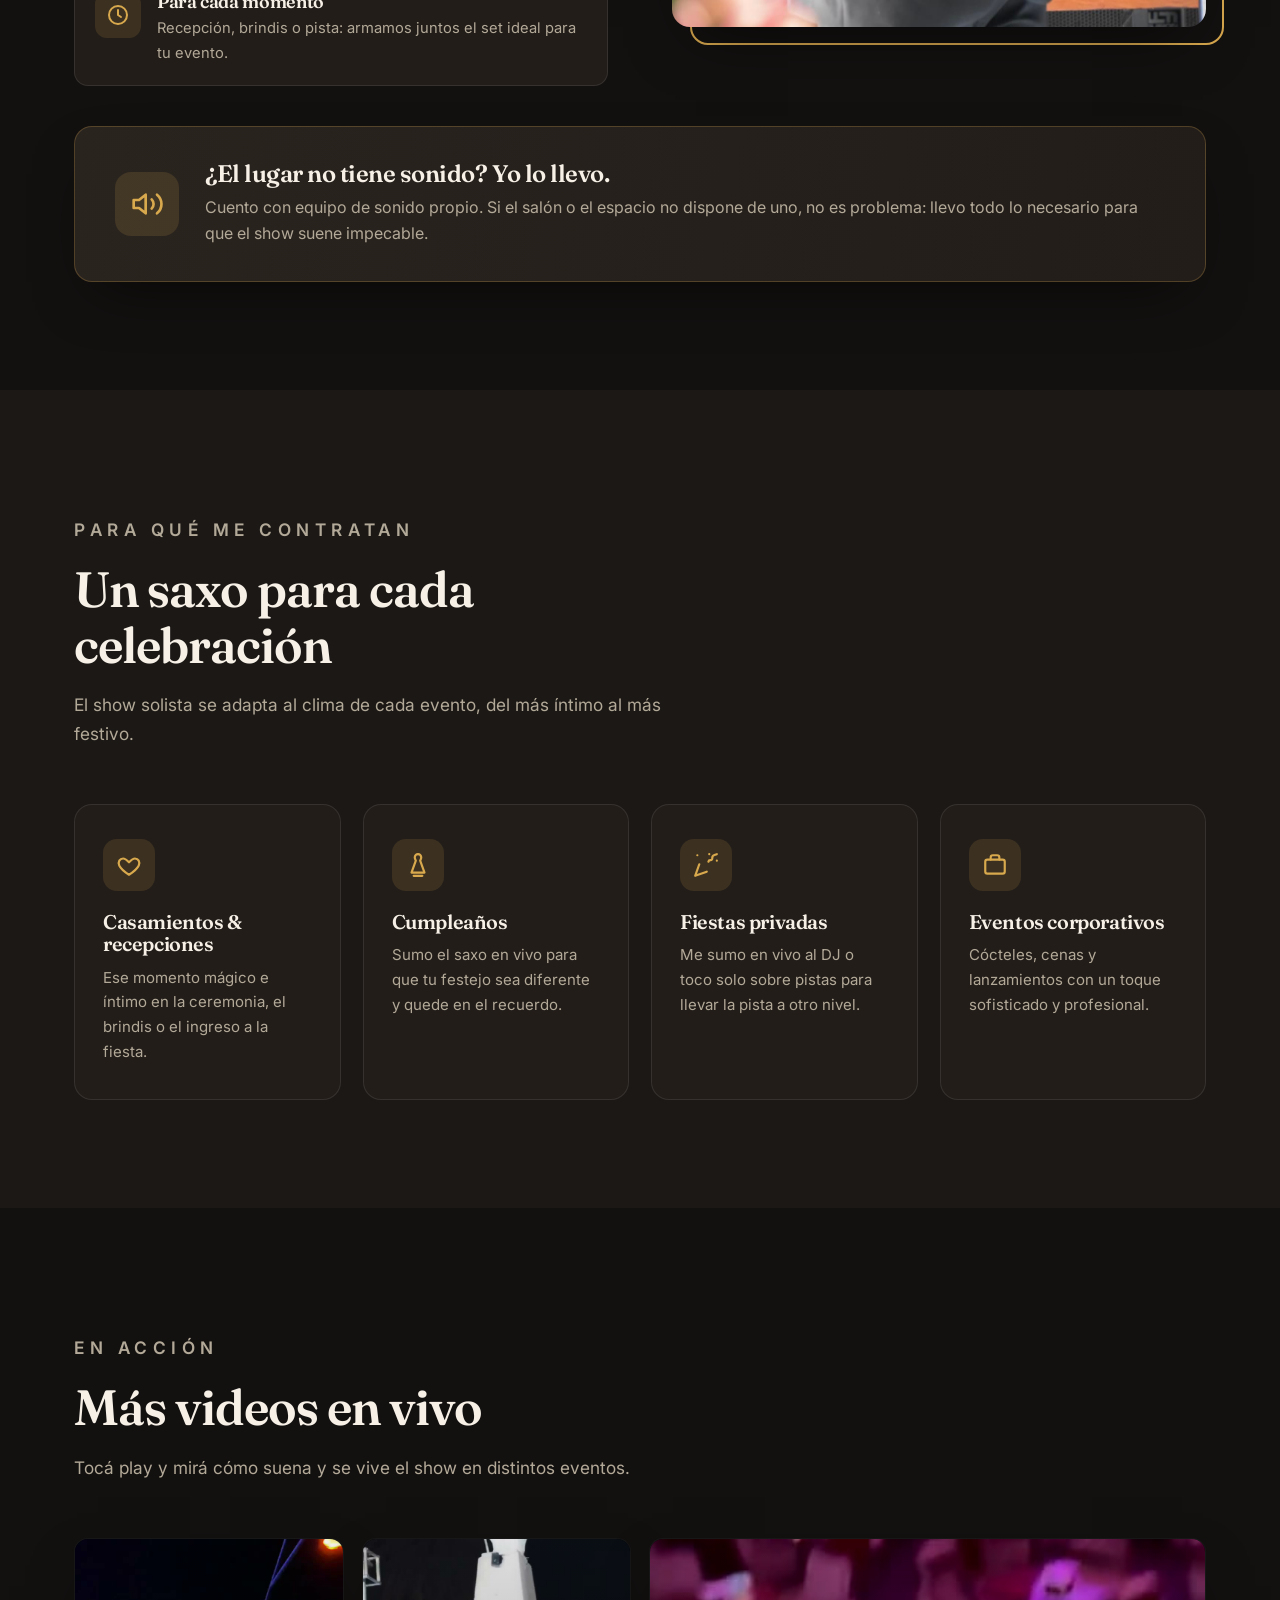
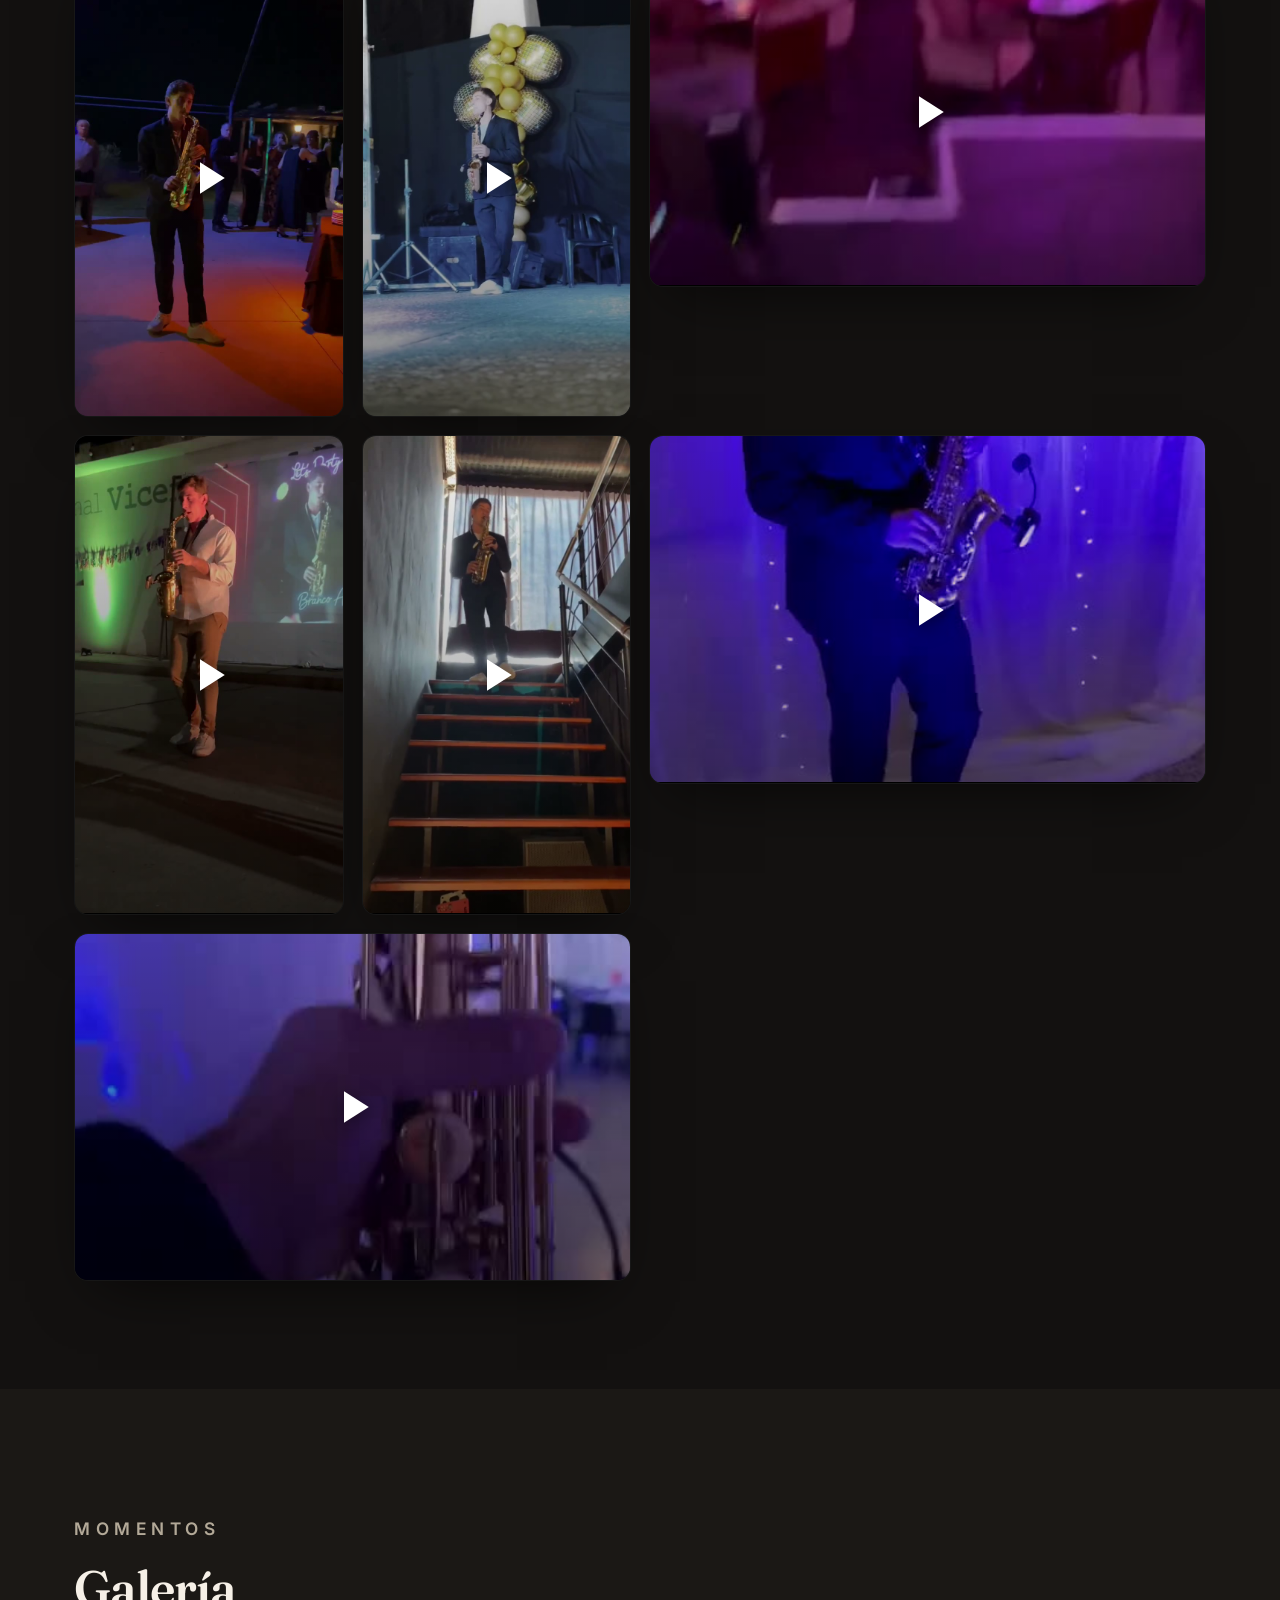
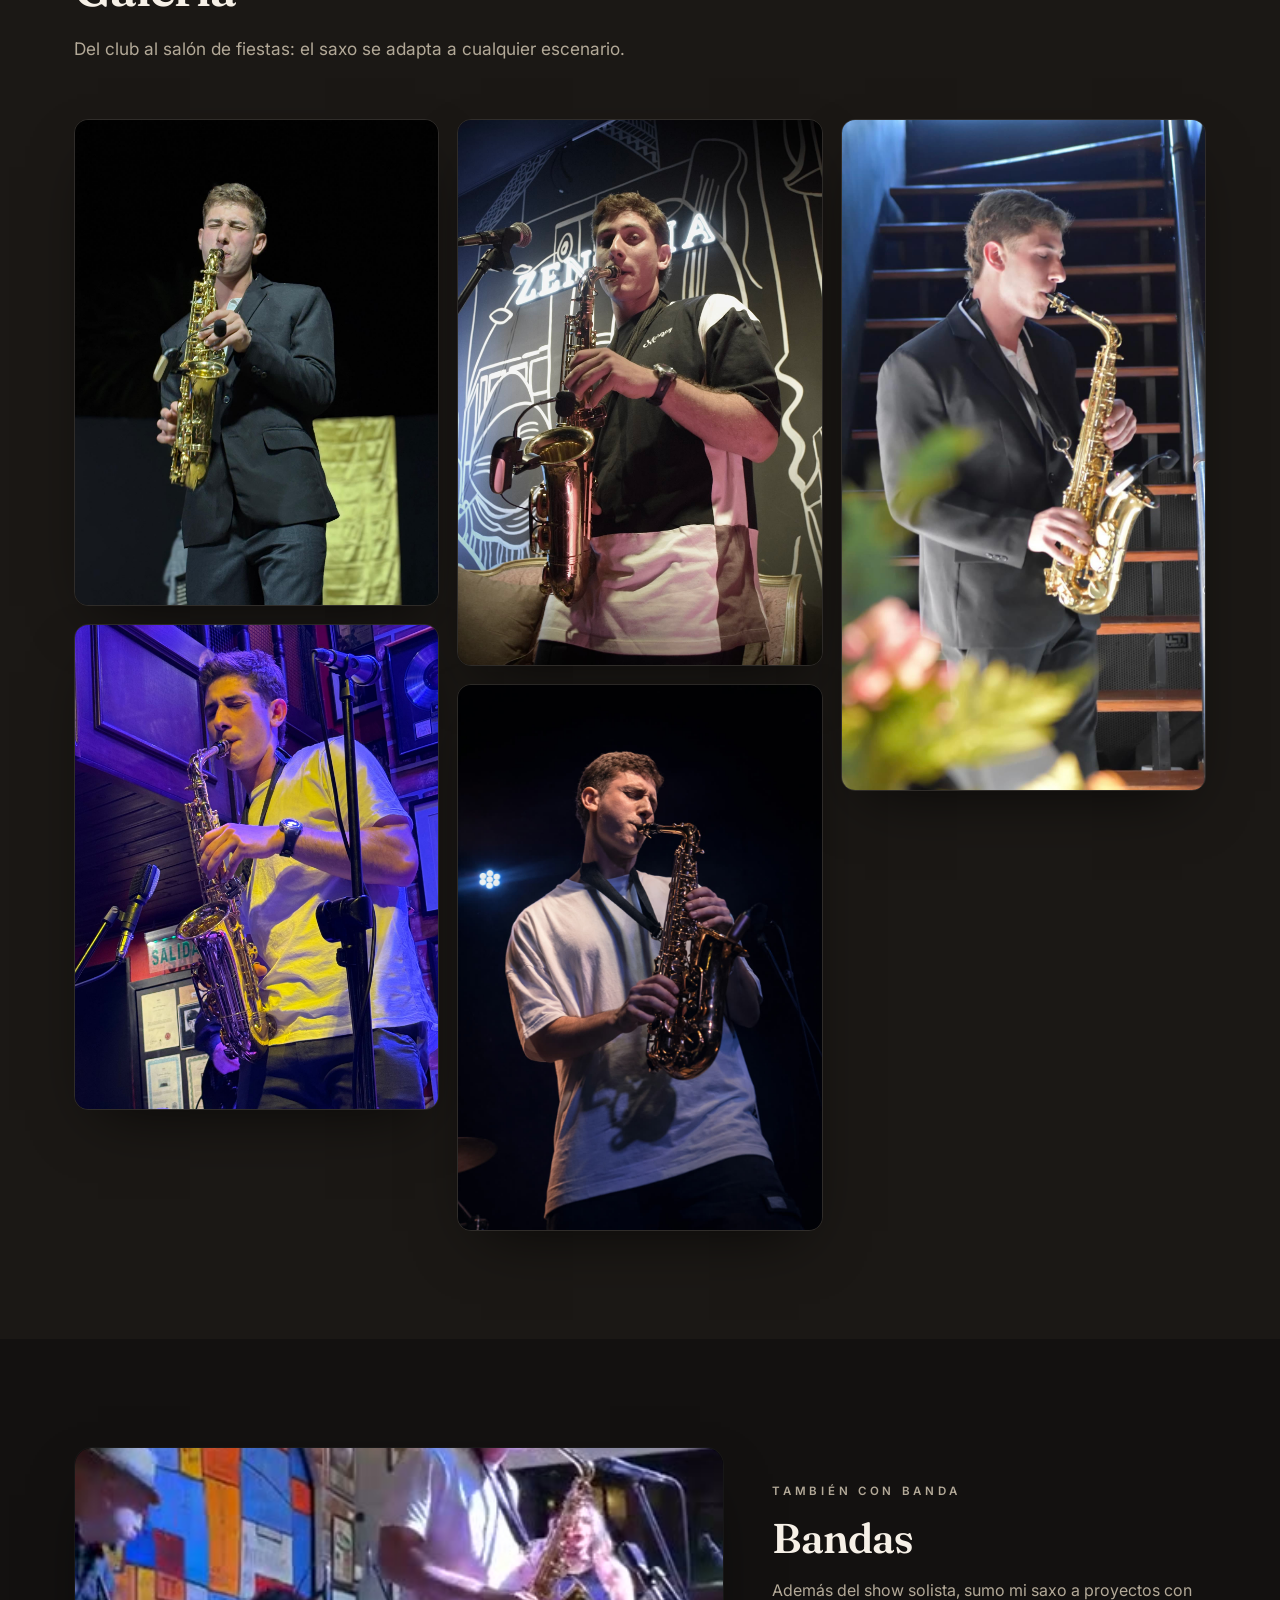
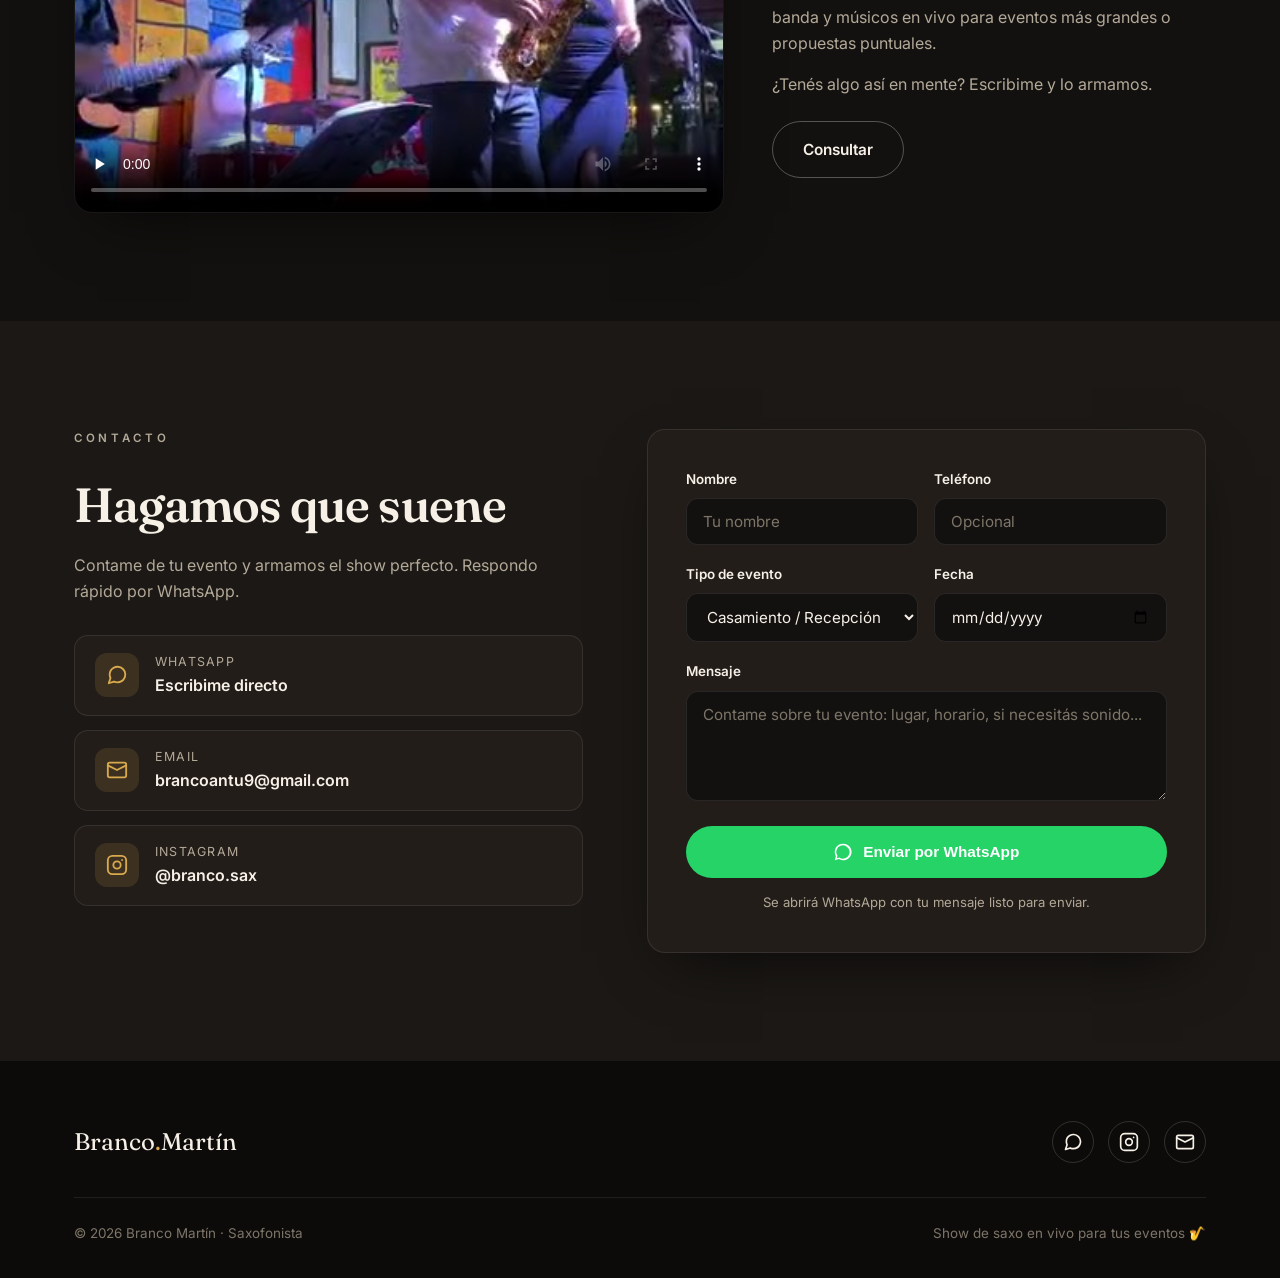
==== commit 73804f8b: "Rediseño oscuro + foco en show solista con pistas - Tema oscuro y elegante (fondo espresso, acento d" ====
--- a/index.html
+++ b/index.html
@@ -3,13 +3,13 @@
 <head>
   <meta charset="UTF-8" />
   <meta name="viewport" content="width=device-width, initial-scale=1.0" />
-  <title>Branco Martín — Saxofonista | Música en vivo para tus eventos</title>
-  <meta name="description" content="Branco Martín, saxofonista para casamientos, eventos corporativos, fiestas y bares. Música en vivo que transforma cualquier momento. Mirá videos y contratá tu show." />
-  <meta name="theme-color" content="#faf7f2" />
+  <title>Branco Martín — Saxofonista | Show en vivo para tus eventos</title>
+  <meta name="description" content="Branco Martín, saxofonista. Show solista de saxo en vivo sobre pistas para casamientos, recepciones, fiestas y cumpleaños. Sonido propio disponible. Mirá los videos y contratá tu show." />
+  <meta name="theme-color" content="#131110" />
 
   <!-- Open Graph -->
   <meta property="og:title" content="Branco Martín — Saxofonista" />
-  <meta property="og:description" content="Música en vivo para casamientos, eventos y fiestas. Mirá los videos y contratá tu show." />
+  <meta property="og:description" content="Show solista de saxo en vivo para casamientos, recepciones, fiestas y cumpleaños. Sonido propio disponible." />
   <meta property="og:type" content="website" />
   <meta property="og:image" content="assets/img/hero.jpg" />
 
@@ -26,10 +26,10 @@
     <a href="#inicio" class="nav__brand">Branco<span>.</span>Martín</a>
     <div class="nav__links" id="navLinks">
       <a href="#inicio">Inicio</a>
-      <a href="#sobre">Sobre mí</a>
+      <a href="#show">El show</a>
+      <a href="#eventos">Eventos</a>
       <a href="#videos">Videos</a>
-      <a href="#galeria">Galería</a>
-      <a href="#servicios">Eventos</a>
+      <a href="#bandas">Bandas</a>
       <a href="#contacto" class="btn btn--gold">Contratar</a>
     </div>
     <button class="nav__toggle" id="navToggle" aria-label="Menú">
@@ -40,58 +40,108 @@
   <!-- ============ HERO ============ -->
   <header class="hero wrap" id="inicio">
     <div class="hero__text">
-      <p class="eyebrow">Saxofonista · Música en vivo</p>
+      <p class="eyebrow">Saxofonista · Show en vivo</p>
       <h1>El saxo que <em>enciende</em> tu evento</h1>
       <p class="hero__lead">
-        Soy Branco Martín. Llevo la energía del saxo en vivo a casamientos,
-        fiestas y eventos corporativos: sets únicos que hacen vibrar a la gente
-        y convierten una noche cualquiera en algo inolvidable.
+        Soy Branco Martín. Hago un <strong>show solista de saxo en vivo sobre
+        pistas</strong> para casamientos, recepciones, fiestas y cumpleaños.
+        Toda la energía del saxo, sin necesidad de banda — y con sonido propio
+        si hace falta.
       </p>
       <div class="hero__cta">
         <a href="#contacto" class="btn btn--gold">Contratá tu show</a>
-        <a href="#videos" class="btn btn--ghost">▶ Ver videos</a>
-      </div>
-      <div class="hero__stats">
-        <div><div class="num">+100</div><div class="lab">Shows en vivo</div></div>
-        <div><div class="num">Alto</div><div class="lab">Saxo & versatilidad</div></div>
-        <div><div class="num">100%</div><div class="lab">En vivo</div></div>
-      </div>
-    </div>
+        <a href="#videos" class="btn btn--ghost">▶ Ver más videos</a>
+      </div>
+      <div class="hero__feats">
+        <span><svg viewBox="0 0 24 24"><path d="M9 18V5l12-2v13" stroke-linecap="round" stroke-linejoin="round"/><circle cx="6" cy="18" r="3"/><circle cx="18" cy="16" r="3"/></svg>Show solista con pistas</span>
+        <span><svg viewBox="0 0 24 24" stroke-linecap="round" stroke-linejoin="round"><path d="M11 5 6 9H2v6h4l5 4V5z"/><path d="M15.5 8.5a5 5 0 0 1 0 7"/><path d="M19 5a9 9 0 0 1 0 14"/></svg>Sonido propio disponible</span>
+        <span><svg viewBox="0 0 24 24" stroke-linecap="round" stroke-linejoin="round"><path d="M20 6 9 17l-5-5"/></svg>+100 shows en vivo</span>
+      </div>
+    </div>
+
     <div class="hero__media">
-      <img src="assets/img/hero.jpg" alt="Branco Martín tocando el saxofón en vivo bajo las luces del escenario" />
-      <div class="hero__badge">
-        <span class="dot"></span>
-        <div><b>Disponible para eventos</b><small>Escribime por WhatsApp</small></div>
-      </div>
+      <div class="hero__phone">
+        <video src="assets/video/branco.mp4" poster="assets/poster/branco.jpg"
+               autoplay muted loop playsinline controls preload="auto"></video>
+        <div class="hero__sound"><span class="dot"></span> Tocá para escuchar con sonido</div>
+      </div>
+      <div class="hero__badge"><b>Saxo</b><small>en vivo</small></div>
     </div>
   </header>
 
-  <!-- ============ SOBRE MÍ ============ -->
-  <section class="section section--soft" id="sobre">
-    <div class="wrap about">
-      <div class="about__media reveal">
-        <img src="assets/img/suit1.jpg" alt="Branco Martín tocando el saxo con traje en un evento elegante" />
+  <!-- ============ EL SHOW (venta principal) ============ -->
+  <section class="section" id="show">
+    <div class="wrap show">
+      <div class="show__text reveal">
+        <p class="eyebrow">El show</p>
+        <h2>Un show solista pensado para tu evento</h2>
+        <p>
+          Toco el saxo en vivo sobre pistas cuidadosamente producidas: el
+          sonido lleno de una banda, con la cercanía y la flexibilidad de un
+          solista. Leo el ambiente y adapto el repertorio a cada momento —del
+          cóctel de recepción al pico de la fiesta.
+        </p>
+        <div class="show__list">
+          <div class="feat">
+            <div class="ico"><svg viewBox="0 0 24 24" stroke-width="2"><path d="M9 18V5l12-2v13" stroke-linecap="round" stroke-linejoin="round"/><circle cx="6" cy="18" r="3"/><circle cx="18" cy="16" r="3"/></svg></div>
+            <div><h3>Solista con pistas</h3><p>Sonido completo y potente sin necesidad de contratar una banda entera.</p></div>
+          </div>
+          <div class="feat">
+            <div class="ico"><svg viewBox="0 0 24 24" stroke-width="2" stroke-linecap="round" stroke-linejoin="round"><path d="M12 3v18M8 8v8M4 11v2M16 6v12M20 9v6"/></svg></div>
+            <div><h3>Repertorio versátil</h3><p>House, pop, latino y clásicos que todos reconocen y hacen bailar.</p></div>
+          </div>
+          <div class="feat">
+            <div class="ico"><svg viewBox="0 0 24 24" stroke-width="2" stroke-linecap="round" stroke-linejoin="round"><circle cx="12" cy="12" r="9"/><path d="M12 7v5l3 2"/></svg></div>
+            <div><h3>Para cada momento</h3><p>Recepción, brindis o pista: armamos juntos el set ideal para tu evento.</p></div>
+          </div>
+        </div>
+      </div>
+      <div class="show__media reveal">
+        <img src="assets/img/suit1.jpg" alt="Branco Martín tocando el saxo con traje en un evento" />
         <div class="frame"></div>
       </div>
-      <div class="about__text reveal">
-        <p class="eyebrow">Sobre mí</p>
-        <h2>Música que se siente, no solo se escucha</h2>
-        <p>
-          Desde chico el saxofón fue mi manera de comunicarme. Hoy lo llevo a
-          cada evento con un único objetivo: que la gente sienta la música y
-          quiera quedarse. Improviso, leo el ambiente y adapto el repertorio a
-          cada momento de la noche.
-        </p>
-        <p>
-          Toco solo o sumándome en vivo a DJ y bandas, mezclando saxo con
-          bases de música electrónica, house, pop y clásicos que todos
-          reconocen. Ya sea el brindis de un casamiento, la apertura de un
-          evento corporativo o el pico de una fiesta, el saxo pone el sello.
-        </p>
-        <div class="about__tags">
-          <span class="tag"><b>Géneros:</b> House · Pop · Jazz · Latino</span>
-          <span class="tag"><b>Formato:</b> Solo o con DJ / banda</span>
-          <span class="tag"><b>Zona:</b> Consultá disponibilidad</span>
+    </div>
+
+    <!-- Sonido propio -->
+    <div class="wrap" style="margin-top:40px">
+      <div class="strip reveal">
+        <div class="ico"><svg viewBox="0 0 24 24" stroke-width="2" stroke-linecap="round" stroke-linejoin="round"><path d="M11 5 6 9H2v6h4l5 4V5z"/><path d="M15.5 8.5a5 5 0 0 1 0 7"/><path d="M19.5 5a9 9 0 0 1 0 14"/></svg></div>
+        <div>
+          <h3>¿El lugar no tiene sonido? Yo lo llevo.</h3>
+          <p>Cuento con equipo de sonido propio. Si el salón o el espacio no dispone de uno, no es problema: llevo todo lo necesario para que el show suene impecable.</p>
+        </div>
+      </div>
+    </div>
+  </section>
+
+  <!-- ============ EVENTOS ============ -->
+  <section class="section section--soft" id="eventos">
+    <div class="wrap">
+      <div class="section__head reveal">
+        <p class="eyebrow">Para qué me contratan</p>
+        <h2>Un saxo para cada celebración</h2>
+        <p>El show solista se adapta al clima de cada evento, del más íntimo al más festivo.</p>
+      </div>
+      <div class="services reveal">
+        <div class="svc">
+          <div class="ico"><svg viewBox="0 0 24 24" stroke-width="2"><path d="M12 21s-7-4.35-9-8.5C1.5 9 3.5 6 6.5 6 8.5 6 10 7.5 12 9.5 14 7.5 15.5 6 17.5 6c3 0 5 3 3.5 6.5C19 16.65 12 21 12 21z" stroke-linecap="round" stroke-linejoin="round"/></svg></div>
+          <h3>Casamientos & recepciones</h3>
+          <p>Ese momento mágico e íntimo en la ceremonia, el brindis o el ingreso a la fiesta.</p>
+        </div>
+        <div class="svc">
+          <div class="ico"><svg viewBox="0 0 24 24" stroke-width="2" stroke-linecap="round" stroke-linejoin="round"><path d="M12 2a3 3 0 0 0-3 3c0 1 .5 2 1 3l-4 11h12l-4-11c.5-1 1-2 1-3a3 3 0 0 0-3-3z"/><path d="M8 22h8"/></svg></div>
+          <h3>Cumpleaños</h3>
+          <p>Sumo el saxo en vivo para que tu festejo sea diferente y quede en el recuerdo.</p>
+        </div>
+        <div class="svc">
+          <div class="ico"><svg viewBox="0 0 24 24" stroke-width="2" stroke-linecap="round" stroke-linejoin="round"><path d="M5.8 11.3 2 22l10.7-3.79"/><path d="M4 3h.01M22 8h.01M15 2h.01"/><path d="m22 2-2.24.75a2.9 2.9 0 0 0-1.96 3.12c.1.86-.57 1.63-1.45 1.63h-.38c-.86 0-1.6.6-1.76 1.44"/></svg></div>
+          <h3>Fiestas privadas</h3>
+          <p>Me sumo en vivo al DJ o toco solo sobre pistas para llevar la pista a otro nivel.</p>
+        </div>
+        <div class="svc">
+          <div class="ico"><svg viewBox="0 0 24 24" stroke-width="2" stroke-linecap="round" stroke-linejoin="round"><rect x="3" y="7" width="18" height="13" rx="2"/><path d="M8 7V5a2 2 0 0 1 2-2h4a2 2 0 0 1 2 2v2"/></svg></div>
+          <h3>Eventos corporativos</h3>
+          <p>Cócteles, cenas y lanzamientos con un toque sofisticado y profesional.</p>
         </div>
       </div>
     </div>
@@ -102,35 +152,17 @@
     <div class="wrap">
       <div class="section__head reveal">
         <p class="eyebrow">En acción</p>
-        <h2>Videos en vivo</h2>
-        <p>Tocá play y mirá cómo suena y se vive un show. Así de real se ve en tu evento.</p>
-      </div>
-
-      <div class="video-feature reveal">
-        <div class="vwrap">
-          <video src="assets/video/branco.mp4" poster="assets/poster/branco.jpg" controls playsinline preload="metadata"></video>
-        </div>
-        <div>
-          <p class="eyebrow">Video destacado</p>
-          <h3>Un show que se siente de cerca</h3>
-          <p>
-            La intensidad del saxo en vivo, el sonido y la presencia en el
-            escenario. Este es el tipo de energía que llevo a cada evento.
-          </p>
-          <p>Explorá abajo más momentos: bares, fiestas, eventos corporativos y más.</p>
-          <a href="#contacto" class="btn btn--gold" style="margin-top:12px">Quiero esto en mi evento</a>
-        </div>
-      </div>
-
+        <h2>Más videos en vivo</h2>
+        <p>Tocá play y mirá cómo suena y se vive el show en distintos eventos.</p>
+      </div>
       <div class="video-grid reveal">
         <div class="vcard portrait"><video src="assets/video/evento1.mp4" poster="assets/poster/evento1.jpg" playsinline preload="none" muted loop></video><div class="play"><svg viewBox="0 0 24 24" fill="#fff"><path d="M8 5v14l11-7z"/></svg></div></div>
         <div class="vcard portrait"><video src="assets/video/evento2.mp4" poster="assets/poster/evento2.jpg" playsinline preload="none" muted loop></video><div class="play"><svg viewBox="0 0 24 24" fill="#fff"><path d="M8 5v14l11-7z"/></svg></div></div>
-        <div class="vcard landscape"><video src="assets/video/banda.mp4" poster="assets/poster/banda.jpg" playsinline preload="none" muted loop></video><div class="play"><svg viewBox="0 0 24 24" fill="#fff"><path d="M8 5v14l11-7z"/></svg></div></div>
+        <div class="vcard landscape"><video src="assets/video/citycenter.mp4" poster="assets/poster/citycenter.jpg" playsinline preload="none" muted loop></video><div class="play"><svg viewBox="0 0 24 24" fill="#fff"><path d="M8 5v14l11-7z"/></svg></div></div>
         <div class="vcard portrait"><video src="assets/video/evento3.mp4" poster="assets/poster/evento3.jpg" playsinline preload="none" muted loop></video><div class="play"><svg viewBox="0 0 24 24" fill="#fff"><path d="M8 5v14l11-7z"/></svg></div></div>
         <div class="vcard portrait"><video src="assets/video/evento5.mp4" poster="assets/poster/evento5.jpg" playsinline preload="none" muted loop></video><div class="play"><svg viewBox="0 0 24 24" fill="#fff"><path d="M8 5v14l11-7z"/></svg></div></div>
         <div class="vcard landscape"><video src="assets/video/evento4.mp4" poster="assets/poster/evento4.jpg" playsinline preload="none" muted loop></video><div class="play"><svg viewBox="0 0 24 24" fill="#fff"><path d="M8 5v14l11-7z"/></svg></div></div>
         <div class="vcard landscape"><video src="assets/video/frank.mp4" poster="assets/poster/frank.jpg" playsinline preload="none" muted loop></video><div class="play"><svg viewBox="0 0 24 24" fill="#fff"><path d="M8 5v14l11-7z"/></svg></div></div>
-        <div class="vcard landscape"><video src="assets/video/citycenter.mp4" poster="assets/poster/citycenter.jpg" playsinline preload="none" muted loop></video><div class="play"><svg viewBox="0 0 24 24" fill="#fff"><path d="M8 5v14l11-7z"/></svg></div></div>
       </div>
     </div>
   </section>
@@ -153,35 +185,21 @@
     </div>
   </section>
 
-  <!-- ============ SERVICIOS / EVENTOS ============ -->
-  <section class="section" id="servicios">
-    <div class="wrap">
-      <div class="section__head reveal">
-        <p class="eyebrow">Para qué me contratan</p>
-        <h2>Un saxo para cada ocasión</h2>
-        <p>Cada evento es distinto. Adapto el repertorio, la energía y el formato a lo que necesitás.</p>
-      </div>
-      <div class="services reveal">
-        <div class="svc">
-          <div class="ico"><svg viewBox="0 0 24 24" fill="none" stroke-width="2" stroke-linecap="round"><path d="M12 21s-7-4.35-9-8.5C1.5 9 3.5 6 6.5 6 8.5 6 10 7.5 12 9.5 14 7.5 15.5 6 17.5 6c3 0 5 3 3.5 6.5C19 16.65 12 21 12 21z"/></svg></div>
-          <h3>Casamientos</h3>
-          <p>Ceremonia, brindis o fiesta: el saxo aporta ese momento mágico e íntimo que se recuerda para siempre.</p>
-        </div>
-        <div class="svc">
-          <div class="ico"><svg viewBox="0 0 24 24" fill="none" stroke-width="2" stroke-linecap="round" stroke-linejoin="round"><rect x="3" y="7" width="18" height="13" rx="2"/><path d="M8 7V5a2 2 0 0 1 2-2h4a2 2 0 0 1 2 2v2"/></svg></div>
-          <h3>Eventos corporativos</h3>
-          <p>Lanzamientos, cócteles y cenas de empresa con un toque sofisticado y profesional que marca la diferencia.</p>
-        </div>
-        <div class="svc">
-          <div class="ico"><svg viewBox="0 0 24 24" fill="none" stroke-width="2" stroke-linecap="round" stroke-linejoin="round"><path d="M5.8 11.3 2 22l10.7-3.79"/><path d="M4 3h.01M22 8h.01M15 2h.01M22 20h.01"/><path d="m22 2-2.24.75a2.9 2.9 0 0 0-1.96 3.12c.1.86-.57 1.63-1.45 1.63h-.38c-.86 0-1.6.6-1.76 1.44L14 10"/></svg></div>
-          <h3>Fiestas privadas</h3>
-          <p>Cumpleaños, aniversarios y previas. Sumo el saxo en vivo al DJ para llevar la pista a otro nivel.</p>
-        </div>
-        <div class="svc">
-          <div class="ico"><svg viewBox="0 0 24 24" fill="none" stroke-width="2" stroke-linecap="round" stroke-linejoin="round"><path d="M9 18V5l12-2v13"/><circle cx="6" cy="18" r="3"/><circle cx="18" cy="16" r="3"/></svg></div>
-          <h3>Bares & clubs</h3>
-          <p>Noches temáticas y shows en vivo. Repertorio versátil que conecta con cualquier público.</p>
-        </div>
+  <!-- ============ BANDAS (apartado secundario) ============ -->
+  <section class="section" id="bandas">
+    <div class="wrap band">
+      <div class="band__vid reveal">
+        <video src="assets/video/banda.mp4" poster="assets/poster/banda.jpg" controls playsinline preload="none"></video>
+      </div>
+      <div class="reveal">
+        <p class="eyebrow">También con banda</p>
+        <h2>Bandas</h2>
+        <p>
+          Además del show solista, sumo mi saxo a proyectos con banda y músicos
+          en vivo para eventos más grandes o propuestas puntuales.
+        </p>
+        <p>¿Tenés algo así en mente? Escribime y lo armamos.</p>
+        <a href="#contacto" class="btn btn--ghost" style="margin-top:10px">Consultar</a>
       </div>
     </div>
   </section>
@@ -195,16 +213,16 @@
         <p>Contame de tu evento y armamos el show perfecto. Respondo rápido por WhatsApp.</p>
         <div class="contact__list">
           <a class="cline" id="waLine" href="#" target="_blank" rel="noopener">
-            <span class="ci"><svg viewBox="0 0 24 24" fill="none" stroke-width="2" stroke-linecap="round" stroke-linejoin="round"><path d="M21 11.5a8.38 8.38 0 0 1-.9 3.8 8.5 8.5 0 0 1-7.6 4.7 8.38 8.38 0 0 1-3.8-.9L3 21l1.9-5.7a8.38 8.38 0 0 1-.9-3.8 8.5 8.5 0 0 1 4.7-7.6 8.38 8.38 0 0 1 3.8-.9h.5a8.48 8.48 0 0 1 8 8v.5z"/></svg></span>
+            <span class="ci"><svg viewBox="0 0 24 24" stroke-width="2" stroke-linecap="round" stroke-linejoin="round"><path d="M21 11.5a8.38 8.38 0 0 1-.9 3.8 8.5 8.5 0 0 1-7.6 4.7 8.38 8.38 0 0 1-3.8-.9L3 21l1.9-5.7a8.38 8.38 0 0 1-.9-3.8 8.5 8.5 0 0 1 4.7-7.6 8.38 8.38 0 0 1 3.8-.9h.5a8.48 8.48 0 0 1 8 8v.5z"/></svg></span>
             <div><small>WhatsApp</small><b>Escribime directo</b></div>
           </a>
           <a class="cline" id="emailLine" href="#">
-            <span class="ci"><svg viewBox="0 0 24 24" fill="none" stroke-width="2" stroke-linecap="round" stroke-linejoin="round"><rect x="2" y="4" width="20" height="16" rx="2"/><path d="m22 7-10 5L2 7"/></svg></span>
+            <span class="ci"><svg viewBox="0 0 24 24" stroke-width="2" stroke-linecap="round" stroke-linejoin="round"><rect x="2" y="4" width="20" height="16" rx="2"/><path d="m22 7-10 5L2 7"/></svg></span>
             <div><small>Email</small><b>brancoantu9@gmail.com</b></div>
           </a>
           <a class="cline" id="igLine" href="#" target="_blank" rel="noopener">
-            <span class="ci"><svg viewBox="0 0 24 24" fill="none" stroke-width="2" stroke-linecap="round" stroke-linejoin="round"><rect x="2" y="2" width="20" height="20" rx="5"/><circle cx="12" cy="12" r="4"/><path d="M17.5 6.5h.01"/></svg></span>
-            <div><small>Instagram</small><b>Seguime en redes</b></div>
+            <span class="ci"><svg viewBox="0 0 24 24" stroke-width="2" stroke-linecap="round" stroke-linejoin="round"><rect x="2" y="2" width="20" height="20" rx="5"/><circle cx="12" cy="12" r="4"/><path d="M17.5 6.5h.01"/></svg></span>
+            <div><small>Instagram</small><b>@branco.sax</b></div>
           </a>
         </div>
       </div>
@@ -218,16 +236,16 @@
           <div class="field">
             <label for="tipo">Tipo de evento</label>
             <select id="tipo" name="tipo">
-              <option>Casamiento</option>
+              <option>Casamiento / Recepción</option>
+              <option>Cumpleaños</option>
+              <option>Fiesta privada</option>
               <option>Evento corporativo</option>
-              <option>Fiesta privada</option>
-              <option>Bar / Club</option>
               <option>Otro</option>
             </select>
           </div>
           <div class="field"><label for="fecha">Fecha</label><input id="fecha" name="fecha" type="date" /></div>
         </div>
-        <div class="field"><label for="msg">Mensaje</label><textarea id="msg" name="msg" placeholder="Contame sobre tu evento: lugar, horario, qué imaginás..."></textarea></div>
+        <div class="field"><label for="msg">Mensaje</label><textarea id="msg" name="msg" placeholder="Contame sobre tu evento: lugar, horario, si necesitás sonido..."></textarea></div>
         <button type="submit" class="btn btn--wa">
           <svg viewBox="0 0 24 24" width="20" height="20" fill="#fff"><path d="M12 2a10 10 0 0 0-8.6 15l-1.3 4.8 4.9-1.3A10 10 0 1 0 12 2zm0 18a8 8 0 0 1-4.1-1.1l-.3-.2-3 .8.8-2.9-.2-.3A8 8 0 1 1 12 20z"/></svg>
           Enviar por WhatsApp
@@ -250,7 +268,7 @@
       </div>
       <div class="footer__bottom">
         <span>© <span id="year"></span> Branco Martín · Saxofonista</span>
-        <span>Música en vivo para tus eventos 🎷</span>
+        <span>Show de saxo en vivo para tus eventos 🎷</span>
       </div>
     </div>
   </footer>
--- a/styles.css
+++ b/styles.css
@@ -1,19 +1,21 @@
 /* ==========================================================================
    Branco Martín — Portfolio Saxofonista
-   Estilo: claro y minimalista, con el dorado del saxo como acento.
+   Estilo: oscuro y elegante, con el dorado del saxo como acento.
    ========================================================================== */
 
 :root {
-  --bg:        #faf7f2;   /* blanco cálido */
-  --bg-soft:   #f2ede4;   /* seccion alterna */
-  --surface:   #ffffff;
-  --ink:       #1c1a17;   /* texto principal */
-  --ink-soft:  #5c574f;   /* texto secundario */
-  --line:      #e4ddd0;   /* bordes suaves */
-  --gold:      #b8862f;   /* dorado saxo */
-  --gold-deep: #96691d;
-  --gold-soft: #f4ead4;
-  --shadow:    0 18px 50px -20px rgba(40, 30, 10, .28);
+  --bg:        #131110;   /* fondo oscuro cálido (espresso) */
+  --bg-soft:   #1b1815;   /* seccion alterna */
+  --surface:   #221d19;   /* tarjetas */
+  --surface-2: #2a241f;
+  --ink:       #f6f0e7;   /* texto principal */
+  --ink-soft:  #b3a998;   /* texto secundario */
+  --line:      rgba(255, 255, 255, .09);
+  --gold:      #d9a94e;   /* dorado saxo (brillante para fondo oscuro) */
+  --gold-deep: #c1923a;
+  --gold-soft: rgba(217, 169, 78, .14);
+  --shadow:    0 24px 60px -24px rgba(0, 0, 0, .7);
+  --glow:      0 0 60px -12px rgba(217, 169, 78, .35);
   --radius:    18px;
   --maxw:      1180px;
   --serif: "Fraunces", Georgia, "Times New Roman", serif;
@@ -46,11 +48,11 @@
   letter-spacing: .32em;
   font-size: .72rem;
   font-weight: 600;
-  color: var(--gold-deep);
+  color: var(--gold);
   margin-bottom: 18px;
 }
 
-.section { padding: 108px 0; }
+.section { padding: 108px 0; position: relative; }
 .section--soft { background: var(--bg-soft); }
 .section__head { max-width: 640px; margin-bottom: 56px; }
 .section__head h2 { font-size: clamp(2rem, 4.5vw, 3.1rem); }
@@ -65,10 +67,10 @@
   transition: transform .25s ease, box-shadow .25s ease, background .25s ease, color .25s ease;
 }
 .btn:hover { transform: translateY(-2px); }
-.btn--gold { background: var(--gold); color: #fff; box-shadow: 0 12px 26px -12px rgba(184,134,47,.7); }
+.btn--gold { background: var(--gold); color: #1a1410; box-shadow: 0 12px 30px -10px rgba(217,169,78,.6); }
 .btn--gold:hover { background: var(--gold-deep); }
-.btn--ghost { border-color: var(--ink); color: var(--ink); }
-.btn--ghost:hover { background: var(--ink); color: var(--bg); }
+.btn--ghost { border-color: rgba(255,255,255,.28); color: var(--ink); }
+.btn--ghost:hover { background: var(--ink); color: var(--bg); border-color: var(--ink); }
 .btn--wa { background: #25d366; color: #fff; }
 .btn--wa:hover { background: #1eb257; }
 
@@ -80,16 +82,16 @@
   transition: background .3s ease, box-shadow .3s ease, padding .3s ease;
 }
 .nav.scrolled {
-  background: rgba(250, 247, 242, .88);
-  backdrop-filter: blur(12px);
+  background: rgba(19, 17, 16, .82);
+  backdrop-filter: blur(14px);
   box-shadow: 0 1px 0 var(--line);
   padding: 14px 32px;
 }
-.nav__brand { font-family: var(--serif); font-size: 1.28rem; font-weight: 600; letter-spacing: -.02em; }
+.nav__brand { font-family: var(--serif); font-size: 1.28rem; font-weight: 600; letter-spacing: -.02em; color: var(--ink); }
 .nav__brand span { color: var(--gold); }
 .nav__links { display: flex; gap: 34px; align-items: center; }
 .nav__links a { font-size: .92rem; font-weight: 500; color: var(--ink-soft); transition: color .2s; }
-.nav__links a:hover { color: var(--gold-deep); }
+.nav__links a:hover { color: var(--gold); }
 .nav__links .btn { padding: 10px 22px; }
 .nav__toggle { display: none; background: none; border: 0; cursor: pointer; }
 .nav__toggle span { display: block; width: 26px; height: 2px; background: var(--ink); margin: 6px 0; transition: .3s; }
@@ -97,35 +99,50 @@
 /* ---------- Hero ---------- */
 .hero {
   min-height: 100vh; display: grid; align-items: center;
-  grid-template-columns: 1.05fr .95fr; gap: 40px;
+  grid-template-columns: 1.05fr .95fr; gap: 56px;
   padding: 130px 0 80px;
-}
+  position: relative;
+}
+.hero::before {
+  content: ""; position: absolute; top: -10%; right: -5%; width: 600px; height: 600px;
+  background: radial-gradient(circle, rgba(217,169,78,.16), transparent 65%);
+  pointer-events: none; z-index: 0;
+}
+.hero__text { position: relative; z-index: 1; }
 .hero__text .eyebrow { animation: rise .8s .05s both; }
-.hero h1 { font-size: clamp(3rem, 7.5vw, 5.6rem); margin-bottom: 22px; animation: rise .8s .12s both; }
+.hero h1 { font-size: clamp(2.8rem, 6.6vw, 5rem); margin-bottom: 22px; animation: rise .8s .12s both; }
 .hero h1 em { font-style: italic; color: var(--gold); }
-.hero__lead { font-size: 1.18rem; color: var(--ink-soft); max-width: 480px; margin-bottom: 36px; animation: rise .8s .2s both; }
+.hero__lead { font-size: 1.16rem; color: var(--ink-soft); max-width: 500px; margin-bottom: 34px; animation: rise .8s .2s both; }
 .hero__cta { display: flex; gap: 16px; flex-wrap: wrap; animation: rise .8s .28s both; }
-.hero__stats { display: flex; gap: 40px; margin-top: 52px; animation: rise .8s .36s both; }
-.hero__stats .num { font-family: var(--serif); font-size: 2rem; color: var(--gold-deep); }
-.hero__stats .lab { font-size: .82rem; color: var(--ink-soft); text-transform: uppercase; letter-spacing: .12em; }
-
-.hero__media { position: relative; }
-.hero__media img {
-  width: 100%; height: 560px; object-fit: cover; object-position: center 30%;
-  border-radius: 220px 220px var(--radius) var(--radius);
-  box-shadow: var(--shadow);
-  animation: rise 1s .3s both;
-}
+.hero__feats { display: flex; gap: 12px; flex-wrap: wrap; margin-top: 34px; animation: rise .8s .36s both; }
+.hero__feats span { display: inline-flex; align-items: center; gap: 8px; font-size: .86rem; color: var(--ink-soft); border: 1px solid var(--line); padding: 8px 15px; border-radius: 100px; background: var(--surface); }
+.hero__feats svg { width: 16px; height: 16px; stroke: var(--gold); fill: none; }
+
+/* Video vertical protagonista */
+.hero__media { position: relative; z-index: 1; display: flex; justify-content: center; animation: rise 1s .3s both; }
+.hero__phone {
+  position: relative; width: min(360px, 82vw); aspect-ratio: 9 / 16;
+  border-radius: 26px; overflow: hidden; background: #000;
+  box-shadow: var(--shadow), var(--glow);
+  border: 1px solid rgba(217,169,78,.25);
+}
+.hero__phone video { width: 100%; height: 100%; object-fit: cover; }
+.hero__sound {
+  position: absolute; bottom: 18px; left: 50%; transform: translateX(-50%);
+  display: flex; align-items: center; gap: 8px;
+  background: rgba(19,17,16,.7); backdrop-filter: blur(6px);
+  border: 1px solid var(--line); padding: 9px 16px; border-radius: 100px;
+  font-size: .8rem; white-space: nowrap;
+}
+.hero__sound .dot { width: 8px; height: 8px; border-radius: 50%; background: #25d366; box-shadow: 0 0 0 4px rgba(37,211,102,.2); }
 .hero__badge {
-  position: absolute; bottom: 26px; left: -26px;
-  background: var(--surface); border: 1px solid var(--line);
-  padding: 16px 22px; border-radius: 16px; box-shadow: var(--shadow);
-  display: flex; align-items: center; gap: 12px;
-  animation: rise 1s .55s both;
-}
-.hero__badge .dot { width: 10px; height: 10px; border-radius: 50%; background: #25d366; box-shadow: 0 0 0 4px rgba(37,211,102,.2); }
-.hero__badge b { font-size: .92rem; }
-.hero__badge small { display: block; color: var(--ink-soft); font-size: .78rem; }
+  position: absolute; top: 22px; right: -14px;
+  background: var(--surface); border: 1px solid rgba(217,169,78,.3);
+  padding: 12px 18px; border-radius: 14px; box-shadow: var(--shadow);
+  font-family: var(--serif); animation: rise 1s .6s both;
+}
+.hero__badge b { color: var(--gold); font-size: 1.4rem; display: block; line-height: 1; }
+.hero__badge small { color: var(--ink-soft); font-size: .74rem; }
 
 @keyframes rise { from { opacity: 0; transform: translateY(24px); } to { opacity: 1; transform: none; } }
 
@@ -133,51 +150,63 @@
 .reveal { opacity: 0; transform: translateY(30px); transition: opacity .8s ease, transform .8s ease; }
 .reveal.in { opacity: 1; transform: none; }
 
-/* ---------- Sobre mí ---------- */
-.about { display: grid; grid-template-columns: .9fr 1.1fr; gap: 64px; align-items: center; }
-.about__media { position: relative; }
-.about__media img { width: 100%; height: 540px; object-fit: cover; border-radius: var(--radius); box-shadow: var(--shadow); }
-.about__media .frame { position: absolute; inset: 18px -18px -18px 18px; border: 2px solid var(--gold); border-radius: var(--radius); z-index: -1; }
-.about h2 { font-size: clamp(2rem, 4.5vw, 3rem); margin-bottom: 24px; }
-.about p { color: var(--ink-soft); margin-bottom: 18px; }
-.about__tags { display: flex; flex-wrap: wrap; gap: 10px; margin-top: 26px; }
-.tag { padding: 8px 16px; border: 1px solid var(--line); border-radius: 100px; font-size: .84rem; background: var(--surface); color: var(--ink-soft); }
-.tag b { color: var(--gold-deep); }
+/* ---------- El show (venta principal) ---------- */
+.show { display: grid; grid-template-columns: 1fr 1fr; gap: 64px; align-items: center; }
+.show__text h2 { font-size: clamp(2rem, 4.5vw, 3rem); margin-bottom: 22px; }
+.show__text > p { color: var(--ink-soft); margin-bottom: 18px; }
+.show__list { display: grid; gap: 16px; margin-top: 30px; }
+.feat { display: flex; gap: 16px; padding: 20px; background: var(--surface); border: 1px solid var(--line); border-radius: 14px; transition: border-color .25s, transform .25s; }
+.feat:hover { border-color: var(--gold); transform: translateX(4px); }
+.feat .ico { width: 46px; height: 46px; flex-shrink: 0; border-radius: 12px; background: var(--gold-soft); display: flex; align-items: center; justify-content: center; }
+.feat .ico svg { width: 24px; height: 24px; stroke: var(--gold); fill: none; }
+.feat h3 { font-size: 1.12rem; margin-bottom: 4px; }
+.feat p { color: var(--ink-soft); font-size: .92rem; }
+.show__media { position: relative; }
+.show__media img { width: 100%; height: 560px; object-fit: cover; border-radius: var(--radius); box-shadow: var(--shadow); }
+.show__media .frame { position: absolute; inset: 18px -18px -18px 18px; border: 2px solid var(--gold); border-radius: var(--radius); z-index: -1; }
+
+/* Franja "sonido propio" destacada */
+.strip { margin-top: 0; background: linear-gradient(100deg, var(--surface-2), var(--surface)); border: 1px solid rgba(217,169,78,.25); border-radius: var(--radius); padding: 34px 40px; display: flex; align-items: center; gap: 26px; box-shadow: var(--shadow); }
+.strip .ico { width: 64px; height: 64px; flex-shrink: 0; border-radius: 16px; background: var(--gold-soft); display: flex; align-items: center; justify-content: center; }
+.strip .ico svg { width: 32px; height: 32px; stroke: var(--gold); fill: none; }
+.strip h3 { font-size: 1.5rem; margin-bottom: 6px; }
+.strip p { color: var(--ink-soft); }
+
+/* ---------- Servicios / Eventos ---------- */
+.services { display: grid; grid-template-columns: repeat(4, 1fr); gap: 22px; }
+.svc { background: var(--surface); border: 1px solid var(--line); border-radius: var(--radius); padding: 34px 28px; transition: transform .3s ease, box-shadow .3s ease, border-color .3s; }
+.svc:hover { transform: translateY(-6px); box-shadow: var(--shadow); border-color: var(--gold); }
+.svc .ico { width: 52px; height: 52px; border-radius: 14px; background: var(--gold-soft); display: flex; align-items: center; justify-content: center; margin-bottom: 20px; }
+.svc .ico svg { width: 26px; height: 26px; stroke: var(--gold); fill: none; }
+.svc h3 { font-size: 1.24rem; margin-bottom: 10px; }
+.svc p { color: var(--ink-soft); font-size: .94rem; }
 
 /* ---------- Videos ---------- */
-.video-feature { display: grid; grid-template-columns: .8fr 1.2fr; gap: 48px; align-items: center; margin-bottom: 64px; }
-.video-feature .vwrap { position: relative; border-radius: var(--radius); overflow: hidden; box-shadow: var(--shadow); background: #000; aspect-ratio: 9/16; max-height: 620px; margin: 0 auto; }
-.video-feature .vwrap video { width: 100%; height: 100%; object-fit: cover; }
-.video-feature h3 { font-size: 1.9rem; margin-bottom: 16px; }
-.video-feature p { color: var(--ink-soft); margin-bottom: 12px; }
-
 .video-grid { display: grid; grid-template-columns: repeat(4, 1fr); gap: 18px; }
-.vcard { position: relative; border-radius: 14px; overflow: hidden; background: #000; box-shadow: var(--shadow); cursor: pointer; }
+.vcard { position: relative; border-radius: 14px; overflow: hidden; background: #000; box-shadow: var(--shadow); cursor: pointer; border: 1px solid var(--line); }
 .vcard video { width: 100%; height: 100%; object-fit: cover; }
 .vcard.portrait { aspect-ratio: 9/16; }
 .vcard.landscape { aspect-ratio: 16/10; grid-column: span 2; }
 .vcard .play {
   position: absolute; inset: 0; display: flex; align-items: center; justify-content: center;
-  background: linear-gradient(180deg, rgba(0,0,0,.05), rgba(0,0,0,.35));
+  background: linear-gradient(180deg, rgba(0,0,0,.05), rgba(0,0,0,.45));
   transition: opacity .3s; pointer-events: none;
 }
-.vcard .play svg { width: 54px; height: 54px; filter: drop-shadow(0 4px 10px rgba(0,0,0,.5)); }
+.vcard .play svg { width: 54px; height: 54px; filter: drop-shadow(0 4px 10px rgba(0,0,0,.6)); }
 .vcard.playing .play { opacity: 0; }
 
 /* ---------- Galería ---------- */
 .gallery { columns: 3; column-gap: 18px; }
-.gallery figure { break-inside: avoid; margin-bottom: 18px; border-radius: 14px; overflow: hidden; box-shadow: var(--shadow); cursor: zoom-in; }
+.gallery figure { break-inside: avoid; margin-bottom: 18px; border-radius: 14px; overflow: hidden; box-shadow: var(--shadow); cursor: zoom-in; border: 1px solid var(--line); }
 .gallery img { width: 100%; transition: transform .6s ease; }
 .gallery figure:hover img { transform: scale(1.05); }
 
-/* ---------- Servicios ---------- */
-.services { display: grid; grid-template-columns: repeat(4, 1fr); gap: 22px; }
-.svc { background: var(--surface); border: 1px solid var(--line); border-radius: var(--radius); padding: 34px 28px; transition: transform .3s ease, box-shadow .3s ease, border-color .3s; }
-.svc:hover { transform: translateY(-6px); box-shadow: var(--shadow); border-color: var(--gold); }
-.svc .ico { width: 52px; height: 52px; border-radius: 14px; background: var(--gold-soft); display: flex; align-items: center; justify-content: center; margin-bottom: 20px; }
-.svc .ico svg { width: 26px; height: 26px; stroke: var(--gold-deep); }
-.svc h3 { font-size: 1.24rem; margin-bottom: 10px; }
-.svc p { color: var(--ink-soft); font-size: .94rem; }
+/* ---------- Bandas (secundario) ---------- */
+.band { display: grid; grid-template-columns: 1.2fr .8fr; gap: 48px; align-items: center; }
+.band__vid { border-radius: var(--radius); overflow: hidden; box-shadow: var(--shadow); background: #000; aspect-ratio: 16/9; border: 1px solid var(--line); }
+.band__vid video { width: 100%; height: 100%; object-fit: cover; }
+.band h2 { font-size: clamp(1.8rem, 4vw, 2.6rem); margin-bottom: 16px; }
+.band p { color: var(--ink-soft); margin-bottom: 14px; }
 
 /* ---------- Contacto ---------- */
 .contact { display: grid; grid-template-columns: 1fr 1.1fr; gap: 64px; align-items: start; }
@@ -187,7 +216,7 @@
 .cline { display: flex; align-items: center; gap: 16px; padding: 16px 20px; background: var(--surface); border: 1px solid var(--line); border-radius: 14px; transition: border-color .25s, transform .25s; }
 .cline:hover { border-color: var(--gold); transform: translateX(4px); }
 .cline .ci { width: 44px; height: 44px; border-radius: 12px; background: var(--gold-soft); display: flex; align-items: center; justify-content: center; flex-shrink: 0; }
-.cline .ci svg { width: 22px; height: 22px; stroke: var(--gold-deep); }
+.cline .ci svg { width: 22px; height: 22px; stroke: var(--gold); fill: none; }
 .cline small { display: block; color: var(--ink-soft); font-size: .78rem; text-transform: uppercase; letter-spacing: .1em; }
 .cline b { font-weight: 600; }
 
@@ -199,26 +228,28 @@
   width: 100%; padding: 13px 16px; border: 1.5px solid var(--line); border-radius: 12px;
   font-family: inherit; font-size: .95rem; background: var(--bg); color: var(--ink); transition: border-color .2s;
 }
+.field input::placeholder, .field textarea::placeholder { color: #7d7568; }
 .field input:focus, .field textarea:focus, .field select:focus { outline: none; border-color: var(--gold); }
 .field textarea { resize: vertical; min-height: 110px; }
 .form .btn { width: 100%; justify-content: center; }
 .form__note { text-align: center; font-size: .82rem; color: var(--ink-soft); margin-top: 14px; }
 
 /* ---------- Footer ---------- */
-.footer { background: var(--ink); color: #d8d2c6; padding: 60px 0 34px; }
-.footer__top { display: flex; justify-content: space-between; align-items: center; flex-wrap: wrap; gap: 24px; padding-bottom: 34px; border-bottom: 1px solid rgba(255,255,255,.1); }
-.footer__brand { font-family: var(--serif); font-size: 1.5rem; color: #fff; }
+.footer { background: #0d0b0a; color: #b3a998; padding: 60px 0 34px; }
+.footer__top { display: flex; justify-content: space-between; align-items: center; flex-wrap: wrap; gap: 24px; padding-bottom: 34px; border-bottom: 1px solid rgba(255,255,255,.08); }
+.footer__brand { font-family: var(--serif); font-size: 1.5rem; color: var(--ink); }
 .footer__brand span { color: var(--gold); }
 .footer__soc { display: flex; gap: 14px; }
-.footer__soc a { width: 42px; height: 42px; border-radius: 50%; border: 1px solid rgba(255,255,255,.2); display: flex; align-items: center; justify-content: center; transition: background .25s, border-color .25s; }
+.footer__soc a { width: 42px; height: 42px; border-radius: 50%; border: 1px solid rgba(255,255,255,.15); display: flex; align-items: center; justify-content: center; transition: background .25s, border-color .25s; }
 .footer__soc a:hover { background: var(--gold); border-color: var(--gold); }
-.footer__soc svg { width: 20px; height: 20px; stroke: #fff; fill: none; }
-.footer__bottom { padding-top: 24px; font-size: .84rem; color: #9c968a; display: flex; justify-content: space-between; flex-wrap: wrap; gap: 10px; }
+.footer__soc a:hover svg { stroke: #1a1410; }
+.footer__soc svg { width: 20px; height: 20px; stroke: var(--ink); fill: none; }
+.footer__bottom { padding-top: 24px; font-size: .84rem; color: #7d7568; display: flex; justify-content: space-between; flex-wrap: wrap; gap: 10px; }
 
 /* ---------- Lightbox ---------- */
-.lightbox { position: fixed; inset: 0; z-index: 200; background: rgba(15,12,8,.92); display: none; align-items: center; justify-content: center; padding: 30px; }
+.lightbox { position: fixed; inset: 0; z-index: 200; background: rgba(8,6,5,.94); display: none; align-items: center; justify-content: center; padding: 30px; }
 .lightbox.open { display: flex; }
-.lightbox img { max-width: 90vw; max-height: 88vh; border-radius: 10px; box-shadow: 0 30px 80px rgba(0,0,0,.6); }
+.lightbox img { max-width: 90vw; max-height: 88vh; border-radius: 10px; box-shadow: 0 30px 80px rgba(0,0,0,.7); }
 .lightbox__close { position: absolute; top: 24px; right: 30px; background: none; border: 0; color: #fff; font-size: 2.4rem; cursor: pointer; line-height: 1; }
 
 /* ---------- WhatsApp flotante ---------- */
@@ -238,23 +269,24 @@
   .nav__links { position: fixed; inset: 0 0 0 auto; width: min(78vw, 320px); background: var(--surface); flex-direction: column; justify-content: center; gap: 26px; transform: translateX(100%); transition: transform .35s ease; box-shadow: var(--shadow); }
   .nav__links.open { transform: none; }
   .nav__toggle { display: block; z-index: 101; }
-  .hero { grid-template-columns: 1fr; text-align: center; padding-top: 120px; }
-  .hero__cta, .hero__stats { justify-content: center; }
+  .hero { grid-template-columns: 1fr; text-align: center; padding-top: 116px; gap: 40px; }
+  .hero__media { order: -1; }              /* video primero en mobile */
+  .hero__cta, .hero__feats { justify-content: center; }
   .hero__lead { margin-left: auto; margin-right: auto; }
-  .hero__media { max-width: 440px; margin: 0 auto; }
-  .about, .video-feature, .contact { grid-template-columns: 1fr; gap: 40px; }
-  .about__media .frame { inset: 12px -12px -12px 12px; }
+  .show, .band, .contact { grid-template-columns: 1fr; gap: 40px; }
+  .show__media { max-width: 460px; margin: 0 auto; }
+  .show__media .frame { inset: 12px -12px -12px 12px; }
+  .services { grid-template-columns: repeat(2, 1fr); }
   .video-grid { grid-template-columns: repeat(2, 1fr); }
-  .vcard.landscape { grid-column: span 2; }
-  .services { grid-template-columns: repeat(2, 1fr); }
   .gallery { columns: 2; }
+  .strip { flex-direction: column; text-align: center; }
 }
 @media (max-width: 560px) {
   .section { padding: 72px 0; }
-  .hero__stats { gap: 26px; }
   .services { grid-template-columns: 1fr; }
   .gallery { columns: 1; }
   .form .row { grid-template-columns: 1fr; }
   .video-grid { grid-template-columns: 1fr; }
   .vcard.landscape, .vcard.portrait { grid-column: span 1; aspect-ratio: 16/10; }
-}
+  .hero__badge { right: 0; }
+}
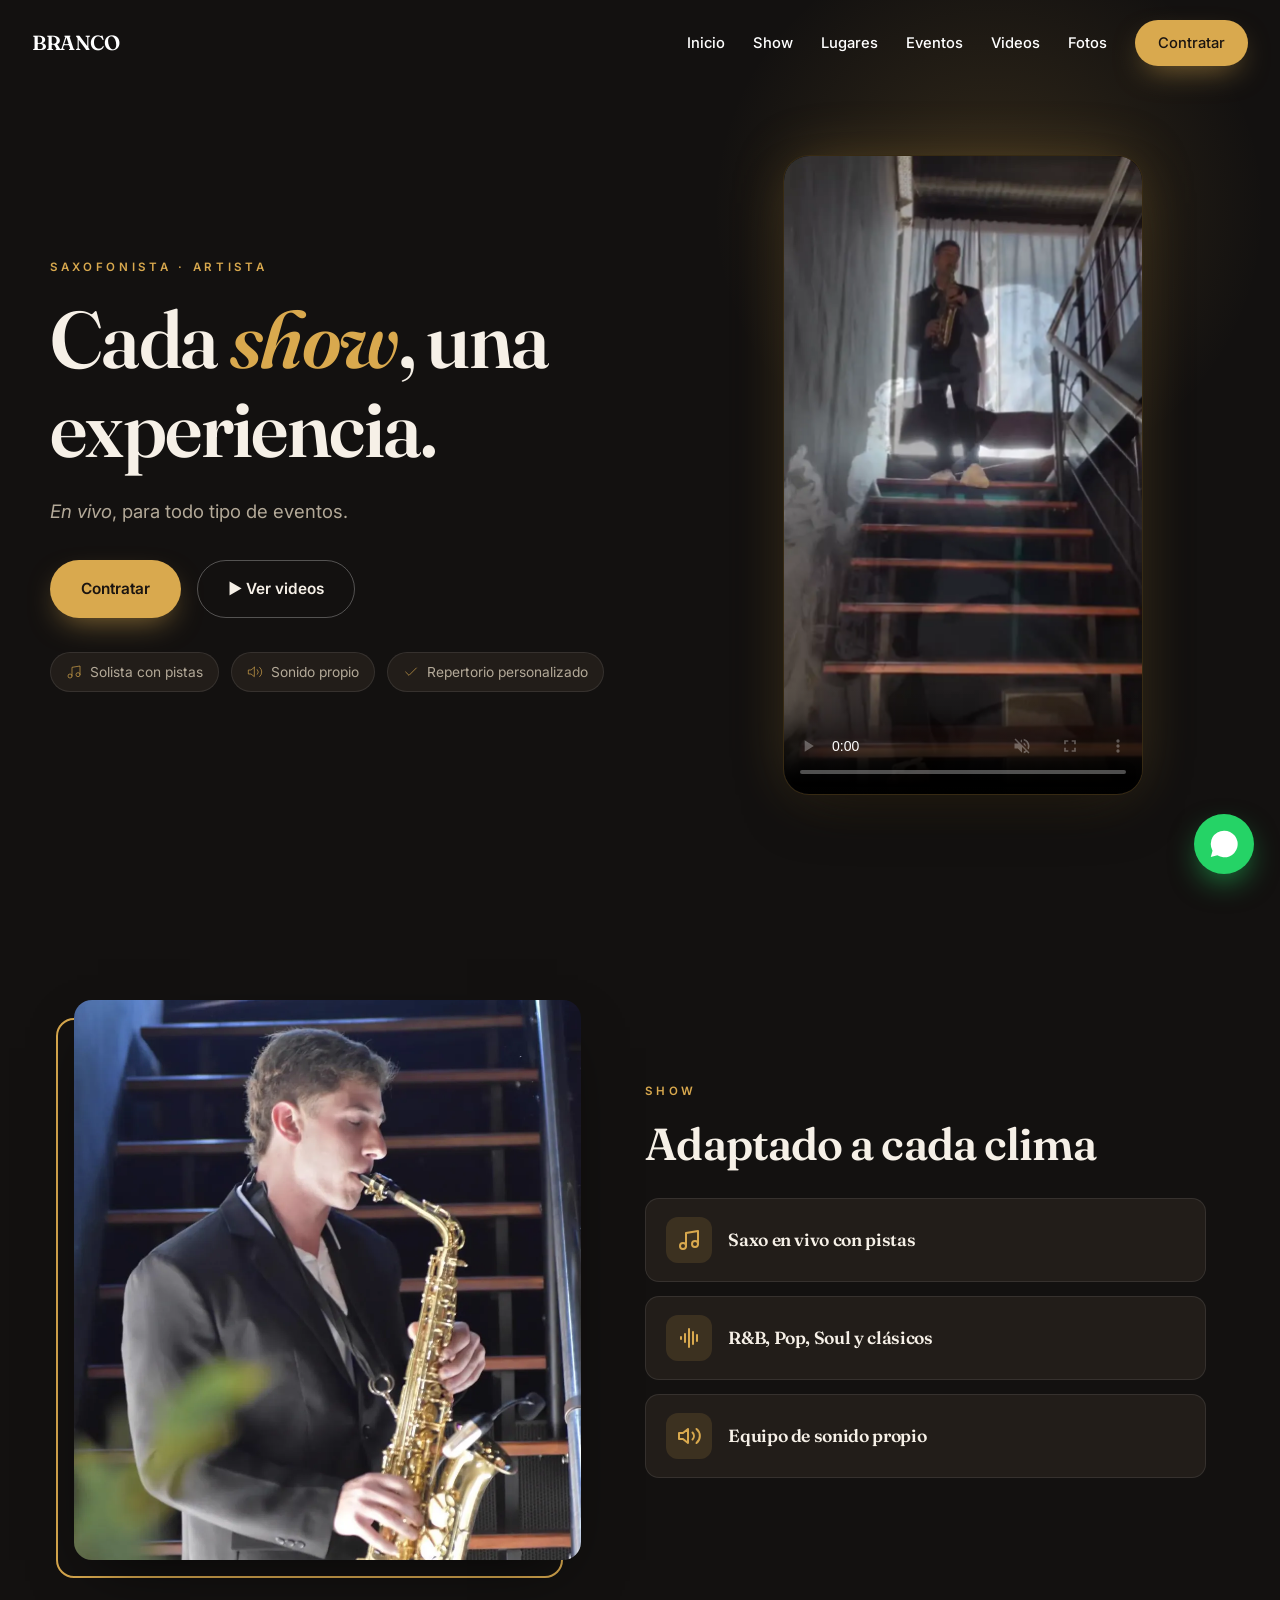
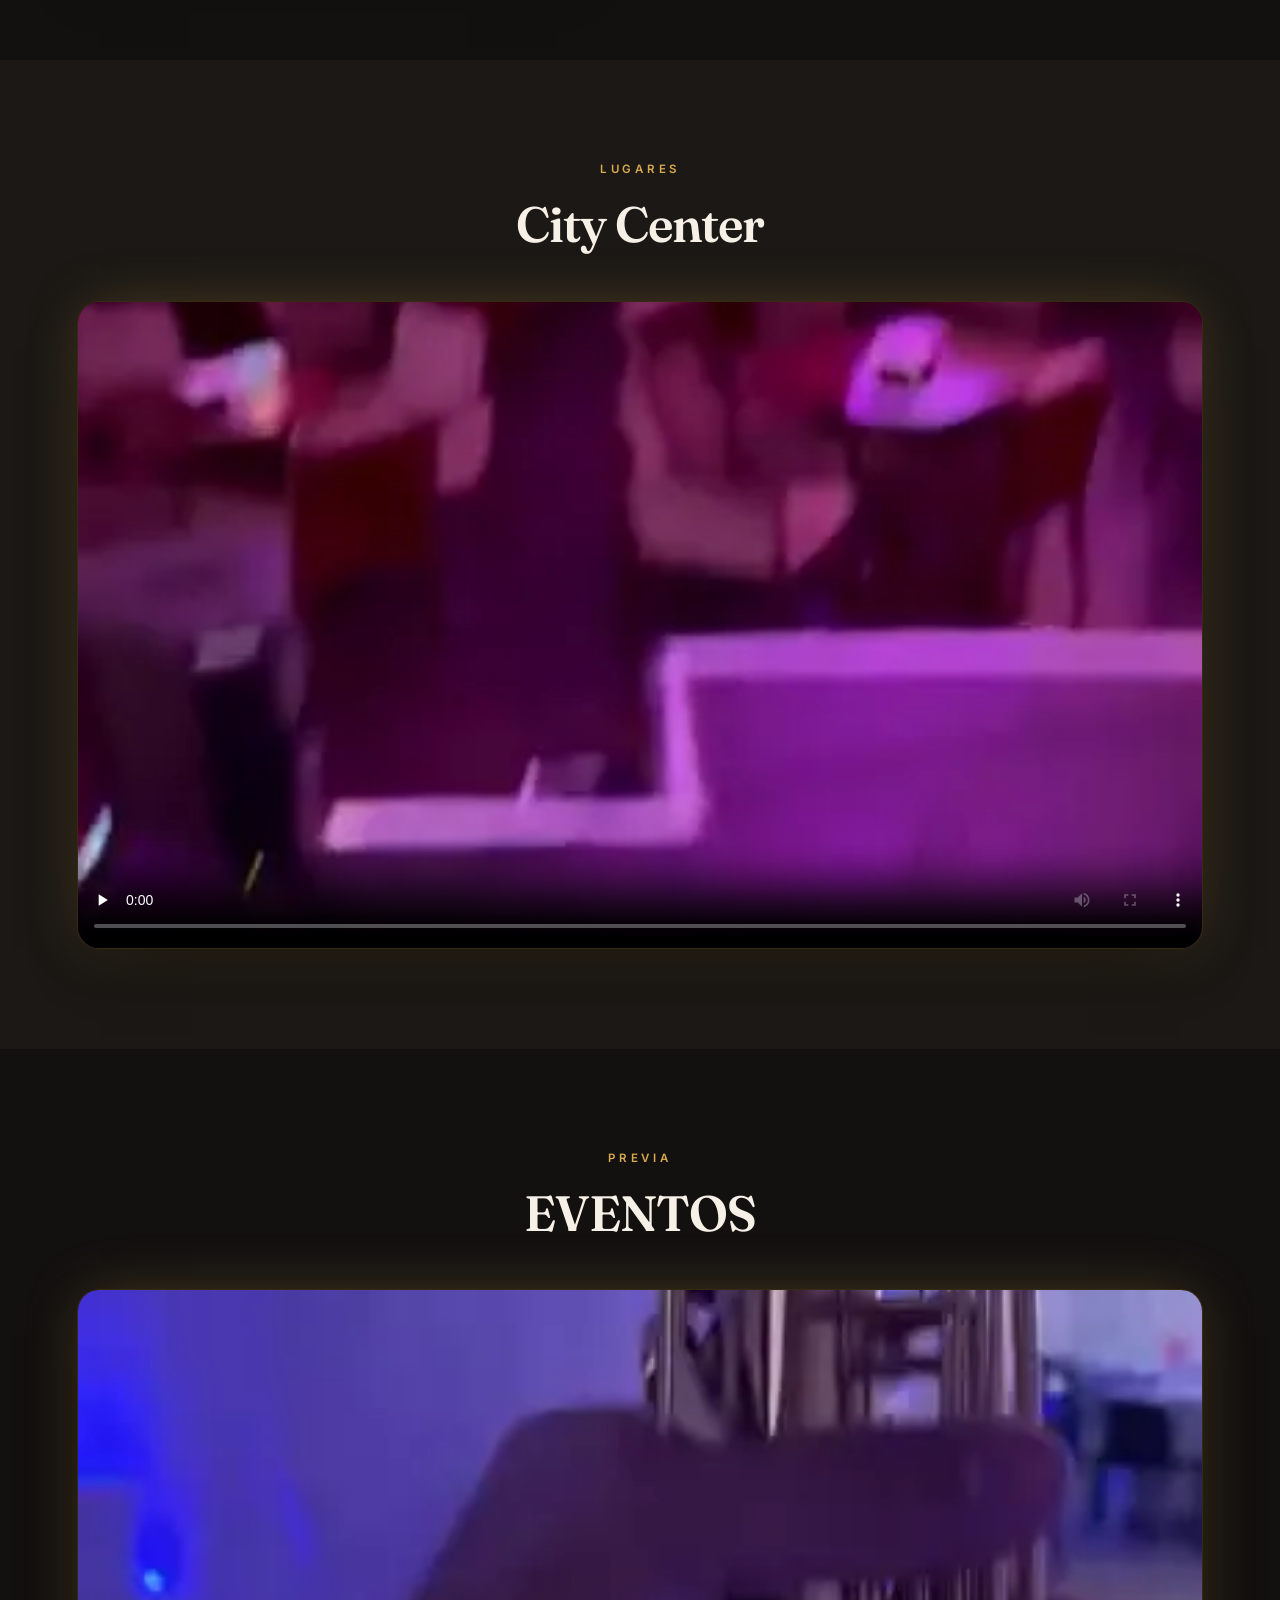
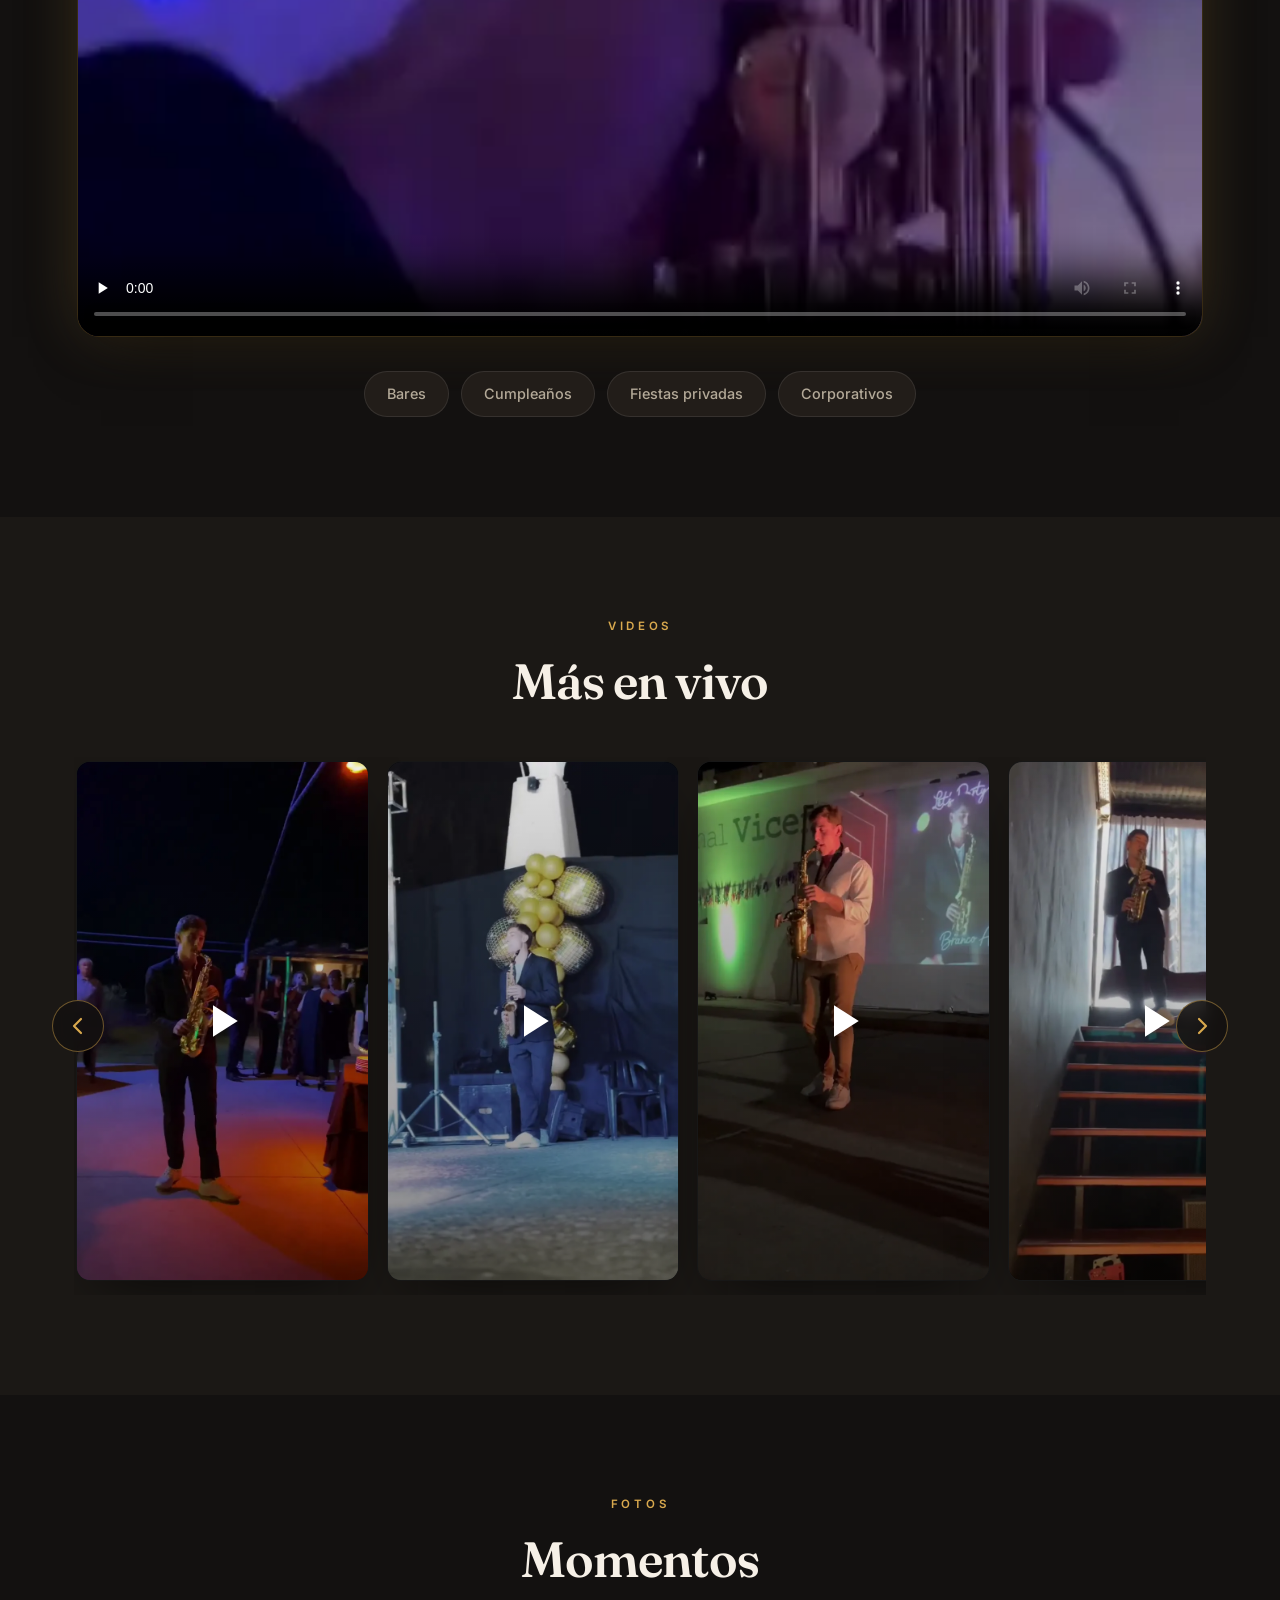
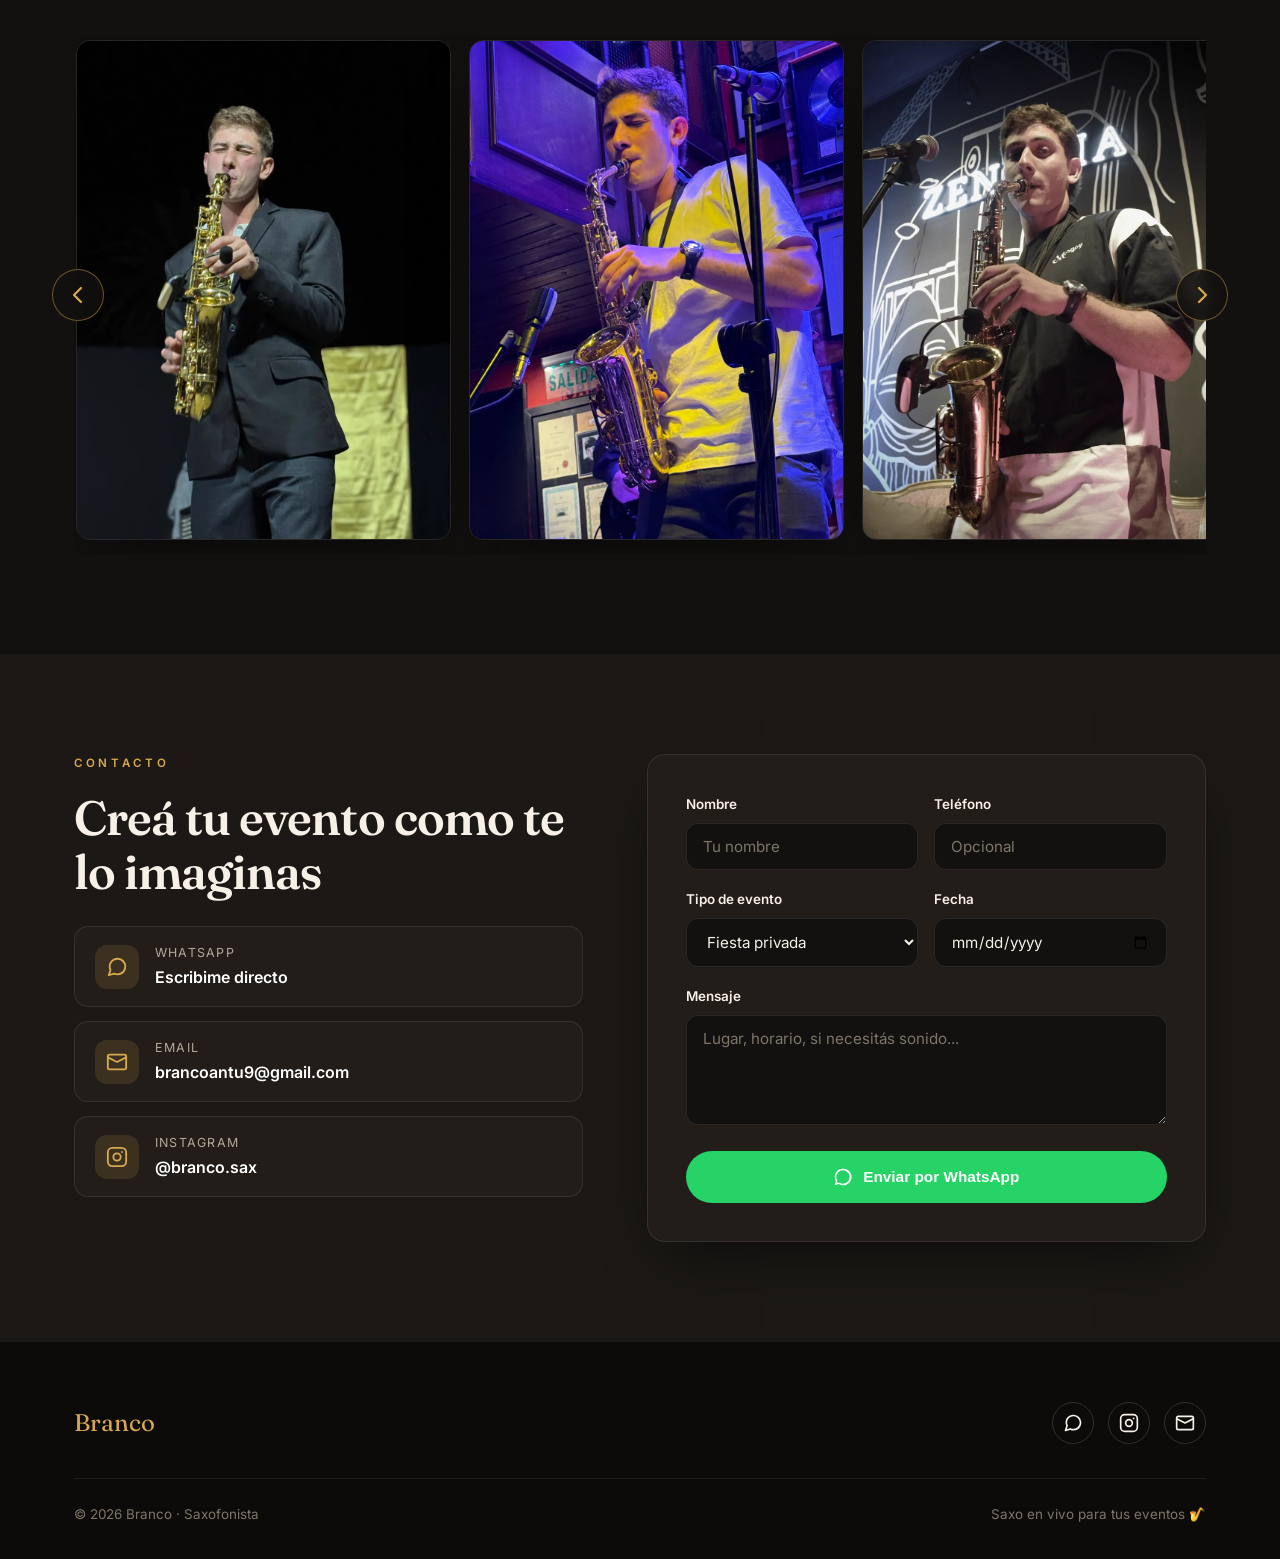
==== commit 47be3b36: "Rediseño visual, carruseles y optimización SEO/performance - Nav en blanco, menos texto y foco en lo" ====
--- a/index.html
+++ b/index.html
@@ -1,289 +1,766 @@
-<!DOCTYPE html>
-<html lang="es">
-<head>
-  <meta charset="UTF-8" />
-  <meta name="viewport" content="width=device-width, initial-scale=1.0" />
-  <title>Branco Martín — Saxofonista | Show en vivo para tus eventos</title>
-  <meta name="description" content="Branco Martín, saxofonista. Show solista de saxo en vivo sobre pistas para casamientos, recepciones, fiestas y cumpleaños. Sonido propio disponible. Mirá los videos y contratá tu show." />
-  <meta name="theme-color" content="#131110" />
-
-  <!-- Open Graph -->
-  <meta property="og:title" content="Branco Martín — Saxofonista" />
-  <meta property="og:description" content="Show solista de saxo en vivo para casamientos, recepciones, fiestas y cumpleaños. Sonido propio disponible." />
-  <meta property="og:type" content="website" />
-  <meta property="og:image" content="assets/img/hero.jpg" />
-
-  <link rel="preconnect" href="https://fonts.googleapis.com" />
-  <link rel="preconnect" href="https://fonts.gstatic.com" crossorigin />
-  <link href="https://fonts.googleapis.com/css2?family=Fraunces:ital,opsz,wght@0,9..144,500;0,9..144,600;1,9..144,600&family=Inter:wght@400;500;600;700&display=swap" rel="stylesheet" />
-  <link rel="stylesheet" href="styles.css" />
-  <link rel="icon" href="data:image/svg+xml,<svg xmlns='http://www.w3.org/2000/svg' viewBox='0 0 100 100'><text y='.9em' font-size='90'>🎷</text></svg>" />
-</head>
-<body>
-
-  <!-- ============ NAV ============ -->
-  <nav class="nav" id="nav">
-    <a href="#inicio" class="nav__brand">Branco<span>.</span>Martín</a>
-    <div class="nav__links" id="navLinks">
-      <a href="#inicio">Inicio</a>
-      <a href="#show">El show</a>
-      <a href="#eventos">Eventos</a>
-      <a href="#videos">Videos</a>
-      <a href="#bandas">Bandas</a>
-      <a href="#contacto" class="btn btn--gold">Contratar</a>
+<!doctype html>
+<html lang="es-AR">
+  <head>
+    <meta charset="UTF-8" />
+    <meta name="viewport" content="width=device-width, initial-scale=1.0" />
+    <title>Branco — Saxofonista | Show en vivo para tus eventos</title>
+    <meta
+      name="description"
+      content="Branco, saxofonista. Show solista de saxo en vivo sobre pistas para casamientos, fiestas y eventos. Sonido propio. Mirá los videos."
+    />
+    <meta name="theme-color" content="#131110" />
+    <meta name="robots" content="index, follow" />
+
+    <!-- Si publicás en otro dominio, cambiá esta URL acá, en el sitemap.xml
+         y en el robots.txt (es el único lugar donde está escrita). -->
+    <link rel="canonical" href="https://brancomartin.github.io/" />
+
+    <!-- Open Graph / redes -->
+    <meta property="og:site_name" content="Branco — Saxofonista" />
+    <meta property="og:title" content="Branco — Saxofonista" />
+    <meta
+      property="og:description"
+      content="Show de saxo en vivo para casamientos, fiestas y eventos. Sonido propio."
+    />
+    <meta property="og:type" content="website" />
+    <meta property="og:locale" content="es_AR" />
+    <meta property="og:url" content="https://brancomartin.github.io/" />
+    <meta
+      property="og:image"
+      content="https://brancomartin.github.io/assets/img/hero.jpg"
+    />
+    <meta
+      property="og:image:alt"
+      content="Branco tocando el saxo iluminado por las luces del escenario"
+    />
+    <meta name="twitter:card" content="summary_large_image" />
+
+    <link rel="preconnect" href="https://fonts.googleapis.com" />
+    <link rel="preconnect" href="https://fonts.gstatic.com" crossorigin />
+    <link
+      href="https://fonts.googleapis.com/css2?family=Fraunces:ital,opsz,wght@0,9..144,600;1,9..144,600&family=Inter:wght@400;500;600&display=swap"
+      rel="stylesheet"
+    />
+    <link rel="stylesheet" href="styles.css" />
+    <!-- Sin JavaScript el contenido igual se ve -->
+    <noscript
+      ><style>
+        .reveal {
+          opacity: 1;
+          transform: none;
+        }
+      </style></noscript
+    >
+    <!-- Primera imagen visible: que empiece a bajar junto con el HTML (LCP) -->
+    <link
+      rel="preload"
+      as="image"
+      href="assets/poster/branco.webp"
+      type="image/webp"
+      fetchpriority="high"
+    />
+    <link
+      rel="icon"
+      href="data:image/svg+xml,<svg xmlns='http://www.w3.org/2000/svg' viewBox='0 0 100 100'><text y='.9em' font-size='90'>🎷</text></svg>"
+    />
+
+    <!-- Datos estructurados: Google entiende quién sos y qué ofrecés -->
+    <script type="application/ld+json">
+      {
+        "@context": "https://schema.org",
+        "@graph": [
+          {
+            "@type": "Person",
+            "@id": "https://brancomartin.github.io/#branco",
+            "name": "Branco",
+            "jobTitle": "Saxofonista",
+            "url": "https://brancomartin.github.io/",
+            "image": "https://brancomartin.github.io/assets/img/hero.jpg",
+            "email": "brancoantu9@gmail.com",
+            "sameAs": ["https://instagram.com/branco.sax"],
+            "knowsLanguage": "es-AR"
+          },
+          {
+            "@type": "MusicGroup",
+            "@id": "https://brancomartin.github.io/#show",
+            "name": "Branco — Saxofonista",
+            "description": "Show solista de saxo en vivo sobre pistas para fiestas privadas, cumpleaños, bares, eventos corporativos y casamientos. Equipo de sonido propio.",
+            "url": "https://brancomartin.github.io/",
+            "image": "https://brancomartin.github.io/assets/img/hero.jpg",
+            "genre": ["R&B", "Pop", "Soul", "Jazz"],
+            "member": { "@id": "https://brancomartin.github.io/#branco" },
+            "sameAs": ["https://instagram.com/branco.sax"],
+            "areaServed": "AR",
+            "makesOffer": {
+              "@type": "Offer",
+              "itemOffered": {
+                "@type": "Service",
+                "name": "Show de saxo en vivo para eventos",
+                "serviceType": "Música en vivo"
+              }
+            }
+          },
+          {
+            "@type": "WebSite",
+            "@id": "https://brancomartin.github.io/#web",
+            "url": "https://brancomartin.github.io/",
+            "name": "Branco — Saxofonista",
+            "inLanguage": "es-AR",
+            "about": { "@id": "https://brancomartin.github.io/#branco" }
+          }
+        ]
+      }
+    </script>
+  </head>
+  <body>
+    <!-- ============ NAV ============ -->
+    <nav class="nav" id="nav">
+      <a href="#inicio" class="nav__brand">BRANCO</a>
+      <div class="nav__links" id="navLinks">
+        <a href="#inicio">Inicio</a>
+        <a href="#show">Show</a>
+        <a href="#lugares">Lugares</a>
+        <a href="#eventos">Eventos</a>
+        <a href="#videos">Videos</a>
+        <a href="#fotos">Fotos</a>
+        <a href="#contacto" class="btn btn--gold">Contratar</a>
+      </div>
+      <button class="nav__toggle" id="navToggle" aria-label="Menú">
+        <span></span><span></span><span></span>
+      </button>
+    </nav>
+
+    <main>
+      <!-- ============ HERO ============ -->
+      <header class="hero wrap" id="inicio">
+        <div class="hero__text">
+          <p class="eyebrow">Saxofonista · Artista</p>
+          <h1>Cada <em>show</em>, una experiencia.</h1>
+          <p class="hero__lead"><em>En vivo</em>, para todo tipo de eventos.</p>
+
+          <div class="hero__cta">
+            <a href="#contacto" class="btn btn--gold">Contratar</a>
+            <a href="#videos" class="btn btn--ghost">▶ Ver videos</a>
+          </div>
+          <div class="hero__feats">
+            <span
+              ><svg viewBox="0 0 24 24">
+                <path
+                  d="M9 18V5l12-2v13"
+                  stroke-linecap="round"
+                  stroke-linejoin="round"
+                />
+                <circle cx="6" cy="18" r="3" />
+                <circle cx="18" cy="16" r="3" /></svg
+              >Solista con pistas</span
+            >
+            <span
+              ><svg
+                viewBox="0 0 24 24"
+                stroke-linecap="round"
+                stroke-linejoin="round"
+              >
+                <path d="M11 5 6 9H2v6h4l5 4V5z" />
+                <path d="M15.5 8.5a5 5 0 0 1 0 7" />
+                <path d="M19 5a9 9 0 0 1 0 14" /></svg
+              >Sonido propio</span
+            >
+            <span
+              ><svg
+                viewBox="0 0 24 24"
+                stroke-linecap="round"
+                stroke-linejoin="round"
+              >
+                <path d="M20 6 9 17l-5-5" /></svg
+              >Repertorio personalizado</span
+            >
+          </div>
+        </div>
+
+        <div class="hero__media">
+          <div class="hero__phone">
+            <video
+              id="heroVideo"
+              src="assets/video/branco.mp4"
+              poster="assets/poster/branco.webp"
+              width="720"
+              height="1280"
+              autoplay
+              muted
+              loop
+              playsinline
+              controls
+              preload="auto"
+            ></video>
+            <button class="hero__sound" id="soundHint" type="button" hidden>
+              <svg viewBox="0 0 24 24" aria-hidden="true">
+                <path
+                  d="M11 5 6 9H2v6h4l5 4V5z"
+                  stroke-linecap="round"
+                  stroke-linejoin="round"
+                />
+                <path
+                  d="M16 9.5 21 15M21 9.5 16 15"
+                  stroke-linecap="round"
+                  stroke-linejoin="round"
+                />
+              </svg>
+              Activar sonido
+            </button>
+          </div>
+        </div>
+      </header>
+
+      <!-- ============ EL SHOW ============ -->
+      <section class="section" id="show">
+        <div class="wrap show">
+          <div class="show__media reveal">
+            <img
+              src="assets/img/suit1.webp"
+              alt="Branco tocando el saxo con traje en un evento"
+              width="1000"
+              height="1844"
+              loading="lazy"
+              decoding="async"
+            />
+            <div class="frame"></div>
+          </div>
+          <div class="show__text reveal">
+            <p class="eyebrow">Show</p>
+            <h2>Adaptado a cada clima</h2>
+            <div class="show__list">
+              <div class="feat">
+                <div class="ico">
+                  <svg viewBox="0 0 24 24" stroke-width="2">
+                    <path
+                      d="M9 18V5l12-2v13"
+                      stroke-linecap="round"
+                      stroke-linejoin="round"
+                    />
+                    <circle cx="6" cy="18" r="3" />
+                    <circle cx="18" cy="16" r="3" />
+                  </svg>
+                </div>
+                <h3>Saxo en vivo con pistas</h3>
+              </div>
+              <div class="feat">
+                <div class="ico">
+                  <svg
+                    viewBox="0 0 24 24"
+                    stroke-width="2"
+                    stroke-linecap="round"
+                    stroke-linejoin="round"
+                  >
+                    <path d="M12 3v18M8 8v8M4 11v2M16 6v12M20 9v6" />
+                  </svg>
+                </div>
+                <h3>R&B, Pop, Soul y clásicos</h3>
+              </div>
+              <div class="feat">
+                <div class="ico">
+                  <svg
+                    viewBox="0 0 24 24"
+                    stroke-width="2"
+                    stroke-linecap="round"
+                    stroke-linejoin="round"
+                  >
+                    <path d="M11 5 6 9H2v6h4l5 4V5z" />
+                    <path d="M15.5 8.5a5 5 0 0 1 0 7" />
+                    <path d="M19.5 5a9 9 0 0 1 0 14" />
+                  </svg>
+                </div>
+                <h3>Equipo de sonido propio</h3>
+              </div>
+            </div>
+          </div>
+        </div>
+      </section>
+
+      <!-- ============ LUGARES ============ -->
+      <section class="section section--soft" id="lugares">
+        <div class="wrap">
+          <div class="section__head section__head--center reveal">
+            <p class="eyebrow">Lugares</p>
+            <h2>City Center</h2>
+          </div>
+          <div class="feature-vid reveal">
+            <video
+              src="assets/video/citycenter.mp4"
+              poster="assets/poster/citycenter.webp"
+              controls
+              playsinline
+              preload="none"
+            ></video>
+          </div>
+        </div>
+      </section>
+
+      <!-- ============ EVENTOS ============ -->
+      <section class="section" id="eventos">
+        <div class="wrap">
+          <div class="section__head section__head--center reveal">
+            <p class="eyebrow">Previa</p>
+            <h2>EVENTOS</h2>
+          </div>
+          <div class="feature-vid reveal">
+            <video
+              src="assets/video/frank.mp4"
+              poster="assets/poster/frank.webp"
+              controls
+              playsinline
+              preload="none"
+            ></video>
+          </div>
+          <div class="pills reveal">
+            <span>Bares</span>
+            <span>Cumpleaños</span>
+            <span>Fiestas privadas</span>
+            <span>Corporativos</span>
+          </div>
+        </div>
+      </section>
+
+      <!-- ============ VIDEOS (carrusel) ============ -->
+      <section class="section section--soft" id="videos">
+        <div class="wrap">
+          <div class="section__head section__head--center reveal">
+            <p class="eyebrow">Videos</p>
+            <h2>Más en vivo</h2>
+          </div>
+
+          <div class="carousel reveal" data-carousel>
+            <button
+              class="carousel__btn carousel__btn--prev"
+              data-dir="-1"
+              aria-label="Anterior"
+            >
+              <svg viewBox="0 0 24 24">
+                <path
+                  d="M15 5 8 12l7 7"
+                  stroke-linecap="round"
+                  stroke-linejoin="round"
+                />
+              </svg>
+            </button>
+
+            <div
+              class="carousel__track"
+              tabindex="0"
+              role="region"
+              aria-label="Carrusel de videos"
+            >
+              <div class="vslide portrait" role="button" tabindex="0" aria-label="Reproducir video">
+                <video
+                  src="assets/video/evento1.mp4"
+                  poster="assets/poster/evento1.webp"
+                  playsinline
+                  preload="none"
+                  muted
+                  loop
+                ></video>
+                <div class="play">
+                  <svg viewBox="0 0 24 24" fill="#fff">
+                    <path d="M8 5v14l11-7z" />
+                  </svg>
+                </div>
+              </div>
+              <div class="vslide portrait" role="button" tabindex="0" aria-label="Reproducir video">
+                <video
+                  src="assets/video/evento2.mp4"
+                  poster="assets/poster/evento2.webp"
+                  playsinline
+                  preload="none"
+                  muted
+                  loop
+                ></video>
+                <div class="play">
+                  <svg viewBox="0 0 24 24" fill="#fff">
+                    <path d="M8 5v14l11-7z" />
+                  </svg>
+                </div>
+              </div>
+              <div class="vslide portrait" role="button" tabindex="0" aria-label="Reproducir video">
+                <video
+                  src="assets/video/evento3.mp4"
+                  poster="assets/poster/evento3.webp"
+                  playsinline
+                  preload="none"
+                  muted
+                  loop
+                ></video>
+                <div class="play">
+                  <svg viewBox="0 0 24 24" fill="#fff">
+                    <path d="M8 5v14l11-7z" />
+                  </svg>
+                </div>
+              </div>
+              <div class="vslide portrait" role="button" tabindex="0" aria-label="Reproducir video">
+                <video
+                  src="assets/video/evento5.mp4"
+                  poster="assets/poster/evento5.webp"
+                  playsinline
+                  preload="none"
+                  muted
+                  loop
+                ></video>
+                <div class="play">
+                  <svg viewBox="0 0 24 24" fill="#fff">
+                    <path d="M8 5v14l11-7z" />
+                  </svg>
+                </div>
+              </div>
+              <div class="vslide portrait" role="button" tabindex="0" aria-label="Reproducir video">
+                <video
+                  src="assets/video/evento4.mp4"
+                  poster="assets/poster/evento4.webp"
+                  playsinline
+                  preload="none"
+                  muted
+                  loop
+                ></video>
+                <div class="play">
+                  <svg viewBox="0 0 24 24" fill="#fff">
+                    <path d="M8 5v14l11-7z" />
+                  </svg>
+                </div>
+              </div>
+              <div class="vslide portrait" role="button" tabindex="0" aria-label="Reproducir video">
+                <video
+                  src="assets/video/banda.mp4"
+                  poster="assets/poster/banda.webp"
+                  playsinline
+                  preload="none"
+                  muted
+                  loop
+                ></video>
+                <div class="play">
+                  <svg viewBox="0 0 24 24" fill="#fff">
+                    <path d="M8 5v14l11-7z" />
+                  </svg>
+                </div>
+                <span class="vslide__tag">Con banda</span>
+              </div>
+            </div>
+
+            <button
+              class="carousel__btn carousel__btn--next"
+              data-dir="1"
+              aria-label="Siguiente"
+            >
+              <svg viewBox="0 0 24 24">
+                <path
+                  d="m9 5 7 7-7 7"
+                  stroke-linecap="round"
+                  stroke-linejoin="round"
+                />
+              </svg>
+            </button>
+          </div>
+        </div>
+      </section>
+
+      <!-- ============ FOTOS (carrusel) ============ -->
+      <section class="section" id="fotos">
+        <div class="wrap">
+          <div class="section__head section__head--center reveal">
+            <p class="eyebrow">Fotos</p>
+            <h2>Momentos</h2>
+          </div>
+
+          <div class="carousel reveal" data-carousel>
+            <button
+              class="carousel__btn carousel__btn--prev"
+              data-dir="-1"
+              aria-label="Anterior"
+            >
+              <svg viewBox="0 0 24 24">
+                <path
+                  d="M15 5 8 12l7 7"
+                  stroke-linecap="round"
+                  stroke-linejoin="round"
+                />
+              </svg>
+            </button>
+
+            <div
+              class="carousel__track"
+              tabindex="0"
+              role="region"
+              aria-label="Carrusel de fotos"
+            >
+              <figure class="pslide" role="button" tabindex="0" aria-label="Ampliar foto">
+                <img
+                  src="assets/img/suit2.webp"
+                  width="1000"
+                  height="1332"
+                  decoding="async"
+                  alt="Branco tocando el saxo de traje sobre el escenario"
+                  loading="lazy"
+                />
+              </figure>
+              <figure class="pslide" role="button" tabindex="0" aria-label="Ampliar foto">
+                <img
+                  src="assets/img/club1.webp"
+                  width="1000"
+                  height="1332"
+                  decoding="async"
+                  alt="Branco tocando en un bar con luces violetas"
+                  loading="lazy"
+                />
+              </figure>
+              <figure class="pslide" role="button" tabindex="0" aria-label="Ampliar foto">
+                <img
+                  src="assets/img/zenobia.webp"
+                  width="1000"
+                  height="1500"
+                  decoding="async"
+                  alt="Branco tocando el saxo en el escenario de Zenobia"
+                  loading="lazy"
+                />
+              </figure>
+              <figure class="pslide" role="button" tabindex="0" aria-label="Ampliar foto">
+                <img
+                  src="assets/img/hero.webp"
+                  width="1000"
+                  height="1500"
+                  decoding="async"
+                  alt="Branco iluminado por las luces del escenario tocando saxo"
+                  loading="lazy"
+                />
+              </figure>
+              <figure class="pslide" role="button" tabindex="0" aria-label="Ampliar foto">
+                <img
+                  src="assets/img/suit1.webp"
+                  width="1000"
+                  height="1844"
+                  decoding="async"
+                  alt="Branco tocando el saxo de traje en un evento"
+                  loading="lazy"
+                />
+              </figure>
+            </div>
+
+            <button
+              class="carousel__btn carousel__btn--next"
+              data-dir="1"
+              aria-label="Siguiente"
+            >
+              <svg viewBox="0 0 24 24">
+                <path
+                  d="m9 5 7 7-7 7"
+                  stroke-linecap="round"
+                  stroke-linejoin="round"
+                />
+              </svg>
+            </button>
+          </div>
+        </div>
+      </section>
+
+      <!-- ============ CONTACTO ============ -->
+      <section class="section section--soft" id="contacto">
+        <div class="wrap contact">
+          <div class="contact__info reveal">
+            <p class="eyebrow">Contacto</p>
+            <h2>Creá tu evento como te lo imaginas</h2>
+            <div class="contact__list">
+              <a
+                class="cline"
+                id="waLine"
+                href="#"
+                target="_blank"
+                rel="noopener"
+              >
+                <span class="ci"
+                  ><svg
+                    viewBox="0 0 24 24"
+                    stroke-width="2"
+                    stroke-linecap="round"
+                    stroke-linejoin="round"
+                  >
+                    <path
+                      d="M21 11.5a8.38 8.38 0 0 1-.9 3.8 8.5 8.5 0 0 1-7.6 4.7 8.38 8.38 0 0 1-3.8-.9L3 21l1.9-5.7a8.38 8.38 0 0 1-.9-3.8 8.5 8.5 0 0 1 4.7-7.6 8.38 8.38 0 0 1 3.8-.9h.5a8.48 8.48 0 0 1 8 8v.5z"
+                    /></svg
+                ></span>
+                <div><small>WhatsApp</small><b>Escribime directo</b></div>
+              </a>
+              <a class="cline" id="emailLine" href="#">
+                <span class="ci"
+                  ><svg
+                    viewBox="0 0 24 24"
+                    stroke-width="2"
+                    stroke-linecap="round"
+                    stroke-linejoin="round"
+                  >
+                    <rect x="2" y="4" width="20" height="16" rx="2" />
+                    <path d="m22 7-10 5L2 7" /></svg
+                ></span>
+                <div><small>Email</small><b>brancoantu9@gmail.com</b></div>
+              </a>
+              <a
+                class="cline"
+                id="igLine"
+                href="#"
+                target="_blank"
+                rel="noopener"
+              >
+                <span class="ci"
+                  ><svg
+                    viewBox="0 0 24 24"
+                    stroke-width="2"
+                    stroke-linecap="round"
+                    stroke-linejoin="round"
+                  >
+                    <rect x="2" y="2" width="20" height="20" rx="5" />
+                    <circle cx="12" cy="12" r="4" />
+                    <path d="M17.5 6.5h.01" /></svg
+                ></span>
+                <div><small>Instagram</small><b>@branco.sax</b></div>
+              </a>
+            </div>
+          </div>
+
+          <form class="form reveal" id="contactForm">
+            <div class="row">
+              <div class="field">
+                <label for="nombre">Nombre</label
+                ><input
+                  id="nombre"
+                  name="nombre"
+                  type="text"
+                  autocomplete="name"
+                  placeholder="Tu nombre"
+                  required
+                />
+              </div>
+              <div class="field">
+                <label for="tel">Teléfono</label
+                ><input id="tel" name="tel" type="tel" autocomplete="tel" placeholder="Opcional" />
+              </div>
+            </div>
+            <div class="row">
+              <div class="field">
+                <label for="tipo">Tipo de evento</label>
+                <select id="tipo" name="tipo">
+                  <option>Fiesta privada</option>
+                  <option>Piano bar</option>
+                  <option>Cumpleaños</option>
+                  <option>Evento corporativo</option>
+                  <option>Casamiento / Recepción</option>
+                  <option>Otro</option>
+                </select>
+              </div>
+              <div class="field">
+                <label for="fecha">Fecha</label
+                ><input id="fecha" name="fecha" type="date" />
+              </div>
+            </div>
+            <div class="field">
+              <label for="msg">Mensaje</label
+              ><textarea
+                id="msg"
+                name="msg"
+                placeholder="Lugar, horario, si necesitás sonido..."
+              ></textarea>
+            </div>
+            <button type="submit" class="btn btn--wa">
+              <svg viewBox="0 0 24 24" width="20" height="20" fill="#fff">
+                <path
+                  d="M12 2a10 10 0 0 0-8.6 15l-1.3 4.8 4.9-1.3A10 10 0 1 0 12 2zm0 18a8 8 0 0 1-4.1-1.1l-.3-.2-3 .8.8-2.9-.2-.3A8 8 0 1 1 12 20z"
+                />
+              </svg>
+              Enviar por WhatsApp
+            </button>
+          </form>
+        </div>
+      </section>
+    </main>
+
+    <!-- ============ FOOTER ============ -->
+    <footer class="footer">
+      <div class="wrap">
+        <div class="footer__top">
+          <div class="footer__brand"><span>Branco</span></div>
+          <div class="footer__soc">
+            <a
+              id="footWa"
+              href="#"
+              target="_blank"
+              rel="noopener"
+              aria-label="WhatsApp"
+              ><svg
+                viewBox="0 0 24 24"
+                stroke-width="2"
+                stroke-linecap="round"
+                stroke-linejoin="round"
+              >
+                <path
+                  d="M21 11.5a8.38 8.38 0 0 1-.9 3.8 8.5 8.5 0 0 1-7.6 4.7 8.38 8.38 0 0 1-3.8-.9L3 21l1.9-5.7a8.38 8.38 0 0 1-.9-3.8 8.5 8.5 0 0 1 4.7-7.6 8.38 8.38 0 0 1 3.8-.9h.5a8.48 8.48 0 0 1 8 8v.5z"
+                /></svg
+            ></a>
+            <a
+              id="footIg"
+              href="#"
+              target="_blank"
+              rel="noopener"
+              aria-label="Instagram"
+              ><svg
+                viewBox="0 0 24 24"
+                stroke-width="2"
+                stroke-linecap="round"
+                stroke-linejoin="round"
+              >
+                <rect x="2" y="2" width="20" height="20" rx="5" />
+                <circle cx="12" cy="12" r="4" />
+                <path d="M17.5 6.5h.01" /></svg
+            ></a>
+            <a href="mailto:brancoantu9@gmail.com" aria-label="Email"
+              ><svg
+                viewBox="0 0 24 24"
+                stroke-width="2"
+                stroke-linecap="round"
+                stroke-linejoin="round"
+              >
+                <rect x="2" y="4" width="20" height="16" rx="2" />
+                <path d="m22 7-10 5L2 7" /></svg
+            ></a>
+          </div>
+        </div>
+        <div class="footer__bottom">
+          <span>© <span id="year"></span> Branco · Saxofonista</span>
+          <span>Saxo en vivo para tus eventos 🎷</span>
+        </div>
+      </div>
+    </footer>
+
+    <!-- WhatsApp flotante -->
+    <a
+      class="wa-float"
+      id="waFloat"
+      href="#"
+      target="_blank"
+      rel="noopener"
+      aria-label="WhatsApp"
+    >
+      <svg viewBox="0 0 24 24">
+        <path d="M12 2a10 10 0 0 0-8.6 15l-1.3 4.8 4.9-1.3A10 10 0 1 0 12 2z" />
+      </svg>
+    </a>
+
+    <!-- Lightbox -->
+    <div
+      class="lightbox"
+      id="lightbox"
+      role="dialog"
+      aria-modal="true"
+      aria-label="Foto ampliada"
+    >
+      <button class="lightbox__close" id="lbClose" aria-label="Cerrar">
+        &times;
+      </button>
+      <img alt="" id="lbImg" />
     </div>
-    <button class="nav__toggle" id="navToggle" aria-label="Menú">
-      <span></span><span></span><span></span>
-    </button>
-  </nav>
-
-  <!-- ============ HERO ============ -->
-  <header class="hero wrap" id="inicio">
-    <div class="hero__text">
-      <p class="eyebrow">Saxofonista · Show en vivo</p>
-      <h1>El saxo que <em>enciende</em> tu evento</h1>
-      <p class="hero__lead">
-        Soy Branco Martín. Hago un <strong>show solista de saxo en vivo sobre
-        pistas</strong> para casamientos, recepciones, fiestas y cumpleaños.
-        Toda la energía del saxo, sin necesidad de banda — y con sonido propio
-        si hace falta.
-      </p>
-      <div class="hero__cta">
-        <a href="#contacto" class="btn btn--gold">Contratá tu show</a>
-        <a href="#videos" class="btn btn--ghost">▶ Ver más videos</a>
-      </div>
-      <div class="hero__feats">
-        <span><svg viewBox="0 0 24 24"><path d="M9 18V5l12-2v13" stroke-linecap="round" stroke-linejoin="round"/><circle cx="6" cy="18" r="3"/><circle cx="18" cy="16" r="3"/></svg>Show solista con pistas</span>
-        <span><svg viewBox="0 0 24 24" stroke-linecap="round" stroke-linejoin="round"><path d="M11 5 6 9H2v6h4l5 4V5z"/><path d="M15.5 8.5a5 5 0 0 1 0 7"/><path d="M19 5a9 9 0 0 1 0 14"/></svg>Sonido propio disponible</span>
-        <span><svg viewBox="0 0 24 24" stroke-linecap="round" stroke-linejoin="round"><path d="M20 6 9 17l-5-5"/></svg>+100 shows en vivo</span>
-      </div>
-    </div>
-
-    <div class="hero__media">
-      <div class="hero__phone">
-        <video src="assets/video/branco.mp4" poster="assets/poster/branco.jpg"
-               autoplay muted loop playsinline controls preload="auto"></video>
-        <div class="hero__sound"><span class="dot"></span> Tocá para escuchar con sonido</div>
-      </div>
-      <div class="hero__badge"><b>Saxo</b><small>en vivo</small></div>
-    </div>
-  </header>
-
-  <!-- ============ EL SHOW (venta principal) ============ -->
-  <section class="section" id="show">
-    <div class="wrap show">
-      <div class="show__text reveal">
-        <p class="eyebrow">El show</p>
-        <h2>Un show solista pensado para tu evento</h2>
-        <p>
-          Toco el saxo en vivo sobre pistas cuidadosamente producidas: el
-          sonido lleno de una banda, con la cercanía y la flexibilidad de un
-          solista. Leo el ambiente y adapto el repertorio a cada momento —del
-          cóctel de recepción al pico de la fiesta.
-        </p>
-        <div class="show__list">
-          <div class="feat">
-            <div class="ico"><svg viewBox="0 0 24 24" stroke-width="2"><path d="M9 18V5l12-2v13" stroke-linecap="round" stroke-linejoin="round"/><circle cx="6" cy="18" r="3"/><circle cx="18" cy="16" r="3"/></svg></div>
-            <div><h3>Solista con pistas</h3><p>Sonido completo y potente sin necesidad de contratar una banda entera.</p></div>
-          </div>
-          <div class="feat">
-            <div class="ico"><svg viewBox="0 0 24 24" stroke-width="2" stroke-linecap="round" stroke-linejoin="round"><path d="M12 3v18M8 8v8M4 11v2M16 6v12M20 9v6"/></svg></div>
-            <div><h3>Repertorio versátil</h3><p>House, pop, latino y clásicos que todos reconocen y hacen bailar.</p></div>
-          </div>
-          <div class="feat">
-            <div class="ico"><svg viewBox="0 0 24 24" stroke-width="2" stroke-linecap="round" stroke-linejoin="round"><circle cx="12" cy="12" r="9"/><path d="M12 7v5l3 2"/></svg></div>
-            <div><h3>Para cada momento</h3><p>Recepción, brindis o pista: armamos juntos el set ideal para tu evento.</p></div>
-          </div>
-        </div>
-      </div>
-      <div class="show__media reveal">
-        <img src="assets/img/suit1.jpg" alt="Branco Martín tocando el saxo con traje en un evento" />
-        <div class="frame"></div>
-      </div>
-    </div>
-
-    <!-- Sonido propio -->
-    <div class="wrap" style="margin-top:40px">
-      <div class="strip reveal">
-        <div class="ico"><svg viewBox="0 0 24 24" stroke-width="2" stroke-linecap="round" stroke-linejoin="round"><path d="M11 5 6 9H2v6h4l5 4V5z"/><path d="M15.5 8.5a5 5 0 0 1 0 7"/><path d="M19.5 5a9 9 0 0 1 0 14"/></svg></div>
-        <div>
-          <h3>¿El lugar no tiene sonido? Yo lo llevo.</h3>
-          <p>Cuento con equipo de sonido propio. Si el salón o el espacio no dispone de uno, no es problema: llevo todo lo necesario para que el show suene impecable.</p>
-        </div>
-      </div>
-    </div>
-  </section>
-
-  <!-- ============ EVENTOS ============ -->
-  <section class="section section--soft" id="eventos">
-    <div class="wrap">
-      <div class="section__head reveal">
-        <p class="eyebrow">Para qué me contratan</p>
-        <h2>Un saxo para cada celebración</h2>
-        <p>El show solista se adapta al clima de cada evento, del más íntimo al más festivo.</p>
-      </div>
-      <div class="services reveal">
-        <div class="svc">
-          <div class="ico"><svg viewBox="0 0 24 24" stroke-width="2"><path d="M12 21s-7-4.35-9-8.5C1.5 9 3.5 6 6.5 6 8.5 6 10 7.5 12 9.5 14 7.5 15.5 6 17.5 6c3 0 5 3 3.5 6.5C19 16.65 12 21 12 21z" stroke-linecap="round" stroke-linejoin="round"/></svg></div>
-          <h3>Casamientos & recepciones</h3>
-          <p>Ese momento mágico e íntimo en la ceremonia, el brindis o el ingreso a la fiesta.</p>
-        </div>
-        <div class="svc">
-          <div class="ico"><svg viewBox="0 0 24 24" stroke-width="2" stroke-linecap="round" stroke-linejoin="round"><path d="M12 2a3 3 0 0 0-3 3c0 1 .5 2 1 3l-4 11h12l-4-11c.5-1 1-2 1-3a3 3 0 0 0-3-3z"/><path d="M8 22h8"/></svg></div>
-          <h3>Cumpleaños</h3>
-          <p>Sumo el saxo en vivo para que tu festejo sea diferente y quede en el recuerdo.</p>
-        </div>
-        <div class="svc">
-          <div class="ico"><svg viewBox="0 0 24 24" stroke-width="2" stroke-linecap="round" stroke-linejoin="round"><path d="M5.8 11.3 2 22l10.7-3.79"/><path d="M4 3h.01M22 8h.01M15 2h.01"/><path d="m22 2-2.24.75a2.9 2.9 0 0 0-1.96 3.12c.1.86-.57 1.63-1.45 1.63h-.38c-.86 0-1.6.6-1.76 1.44"/></svg></div>
-          <h3>Fiestas privadas</h3>
-          <p>Me sumo en vivo al DJ o toco solo sobre pistas para llevar la pista a otro nivel.</p>
-        </div>
-        <div class="svc">
-          <div class="ico"><svg viewBox="0 0 24 24" stroke-width="2" stroke-linecap="round" stroke-linejoin="round"><rect x="3" y="7" width="18" height="13" rx="2"/><path d="M8 7V5a2 2 0 0 1 2-2h4a2 2 0 0 1 2 2v2"/></svg></div>
-          <h3>Eventos corporativos</h3>
-          <p>Cócteles, cenas y lanzamientos con un toque sofisticado y profesional.</p>
-        </div>
-      </div>
-    </div>
-  </section>
-
-  <!-- ============ VIDEOS ============ -->
-  <section class="section" id="videos">
-    <div class="wrap">
-      <div class="section__head reveal">
-        <p class="eyebrow">En acción</p>
-        <h2>Más videos en vivo</h2>
-        <p>Tocá play y mirá cómo suena y se vive el show en distintos eventos.</p>
-      </div>
-      <div class="video-grid reveal">
-        <div class="vcard portrait"><video src="assets/video/evento1.mp4" poster="assets/poster/evento1.jpg" playsinline preload="none" muted loop></video><div class="play"><svg viewBox="0 0 24 24" fill="#fff"><path d="M8 5v14l11-7z"/></svg></div></div>
-        <div class="vcard portrait"><video src="assets/video/evento2.mp4" poster="assets/poster/evento2.jpg" playsinline preload="none" muted loop></video><div class="play"><svg viewBox="0 0 24 24" fill="#fff"><path d="M8 5v14l11-7z"/></svg></div></div>
-        <div class="vcard landscape"><video src="assets/video/citycenter.mp4" poster="assets/poster/citycenter.jpg" playsinline preload="none" muted loop></video><div class="play"><svg viewBox="0 0 24 24" fill="#fff"><path d="M8 5v14l11-7z"/></svg></div></div>
-        <div class="vcard portrait"><video src="assets/video/evento3.mp4" poster="assets/poster/evento3.jpg" playsinline preload="none" muted loop></video><div class="play"><svg viewBox="0 0 24 24" fill="#fff"><path d="M8 5v14l11-7z"/></svg></div></div>
-        <div class="vcard portrait"><video src="assets/video/evento5.mp4" poster="assets/poster/evento5.jpg" playsinline preload="none" muted loop></video><div class="play"><svg viewBox="0 0 24 24" fill="#fff"><path d="M8 5v14l11-7z"/></svg></div></div>
-        <div class="vcard landscape"><video src="assets/video/evento4.mp4" poster="assets/poster/evento4.jpg" playsinline preload="none" muted loop></video><div class="play"><svg viewBox="0 0 24 24" fill="#fff"><path d="M8 5v14l11-7z"/></svg></div></div>
-        <div class="vcard landscape"><video src="assets/video/frank.mp4" poster="assets/poster/frank.jpg" playsinline preload="none" muted loop></video><div class="play"><svg viewBox="0 0 24 24" fill="#fff"><path d="M8 5v14l11-7z"/></svg></div></div>
-      </div>
-    </div>
-  </section>
-
-  <!-- ============ GALERÍA ============ -->
-  <section class="section section--soft" id="galeria">
-    <div class="wrap">
-      <div class="section__head reveal">
-        <p class="eyebrow">Momentos</p>
-        <h2>Galería</h2>
-        <p>Del club al salón de fiestas: el saxo se adapta a cualquier escenario.</p>
-      </div>
-      <div class="gallery reveal">
-        <figure><img src="assets/img/suit2.jpg" alt="Branco tocando el saxo de traje sobre el escenario" loading="lazy" /></figure>
-        <figure><img src="assets/img/club1.jpg" alt="Branco tocando en un bar con luces violetas" loading="lazy" /></figure>
-        <figure><img src="assets/img/zenobia.jpg" alt="Branco tocando el saxo en el escenario de Zenobia" loading="lazy" /></figure>
-        <figure><img src="assets/img/hero.jpg" alt="Branco iluminado por las luces del escenario tocando saxo" loading="lazy" /></figure>
-        <figure><img src="assets/img/suit1.jpg" alt="Branco tocando el saxo de traje en un evento" loading="lazy" /></figure>
-      </div>
-    </div>
-  </section>
-
-  <!-- ============ BANDAS (apartado secundario) ============ -->
-  <section class="section" id="bandas">
-    <div class="wrap band">
-      <div class="band__vid reveal">
-        <video src="assets/video/banda.mp4" poster="assets/poster/banda.jpg" controls playsinline preload="none"></video>
-      </div>
-      <div class="reveal">
-        <p class="eyebrow">También con banda</p>
-        <h2>Bandas</h2>
-        <p>
-          Además del show solista, sumo mi saxo a proyectos con banda y músicos
-          en vivo para eventos más grandes o propuestas puntuales.
-        </p>
-        <p>¿Tenés algo así en mente? Escribime y lo armamos.</p>
-        <a href="#contacto" class="btn btn--ghost" style="margin-top:10px">Consultar</a>
-      </div>
-    </div>
-  </section>
-
-  <!-- ============ CONTACTO ============ -->
-  <section class="section section--soft" id="contacto">
-    <div class="wrap contact">
-      <div class="contact__info reveal">
-        <p class="eyebrow">Contacto</p>
-        <h2>Hagamos que suene</h2>
-        <p>Contame de tu evento y armamos el show perfecto. Respondo rápido por WhatsApp.</p>
-        <div class="contact__list">
-          <a class="cline" id="waLine" href="#" target="_blank" rel="noopener">
-            <span class="ci"><svg viewBox="0 0 24 24" stroke-width="2" stroke-linecap="round" stroke-linejoin="round"><path d="M21 11.5a8.38 8.38 0 0 1-.9 3.8 8.5 8.5 0 0 1-7.6 4.7 8.38 8.38 0 0 1-3.8-.9L3 21l1.9-5.7a8.38 8.38 0 0 1-.9-3.8 8.5 8.5 0 0 1 4.7-7.6 8.38 8.38 0 0 1 3.8-.9h.5a8.48 8.48 0 0 1 8 8v.5z"/></svg></span>
-            <div><small>WhatsApp</small><b>Escribime directo</b></div>
-          </a>
-          <a class="cline" id="emailLine" href="#">
-            <span class="ci"><svg viewBox="0 0 24 24" stroke-width="2" stroke-linecap="round" stroke-linejoin="round"><rect x="2" y="4" width="20" height="16" rx="2"/><path d="m22 7-10 5L2 7"/></svg></span>
-            <div><small>Email</small><b>brancoantu9@gmail.com</b></div>
-          </a>
-          <a class="cline" id="igLine" href="#" target="_blank" rel="noopener">
-            <span class="ci"><svg viewBox="0 0 24 24" stroke-width="2" stroke-linecap="round" stroke-linejoin="round"><rect x="2" y="2" width="20" height="20" rx="5"/><circle cx="12" cy="12" r="4"/><path d="M17.5 6.5h.01"/></svg></span>
-            <div><small>Instagram</small><b>@branco.sax</b></div>
-          </a>
-        </div>
-      </div>
-
-      <form class="form reveal" id="contactForm">
-        <div class="row">
-          <div class="field"><label for="nombre">Nombre</label><input id="nombre" name="nombre" type="text" placeholder="Tu nombre" required /></div>
-          <div class="field"><label for="tel">Teléfono</label><input id="tel" name="tel" type="tel" placeholder="Opcional" /></div>
-        </div>
-        <div class="row">
-          <div class="field">
-            <label for="tipo">Tipo de evento</label>
-            <select id="tipo" name="tipo">
-              <option>Casamiento / Recepción</option>
-              <option>Cumpleaños</option>
-              <option>Fiesta privada</option>
-              <option>Evento corporativo</option>
-              <option>Otro</option>
-            </select>
-          </div>
-          <div class="field"><label for="fecha">Fecha</label><input id="fecha" name="fecha" type="date" /></div>
-        </div>
-        <div class="field"><label for="msg">Mensaje</label><textarea id="msg" name="msg" placeholder="Contame sobre tu evento: lugar, horario, si necesitás sonido..."></textarea></div>
-        <button type="submit" class="btn btn--wa">
-          <svg viewBox="0 0 24 24" width="20" height="20" fill="#fff"><path d="M12 2a10 10 0 0 0-8.6 15l-1.3 4.8 4.9-1.3A10 10 0 1 0 12 2zm0 18a8 8 0 0 1-4.1-1.1l-.3-.2-3 .8.8-2.9-.2-.3A8 8 0 1 1 12 20z"/></svg>
-          Enviar por WhatsApp
-        </button>
-        <p class="form__note">Se abrirá WhatsApp con tu mensaje listo para enviar.</p>
-      </form>
-    </div>
-  </section>
-
-  <!-- ============ FOOTER ============ -->
-  <footer class="footer">
-    <div class="wrap">
-      <div class="footer__top">
-        <div class="footer__brand">Branco<span>.</span>Martín</div>
-        <div class="footer__soc">
-          <a id="footWa" href="#" target="_blank" rel="noopener" aria-label="WhatsApp"><svg viewBox="0 0 24 24" stroke-width="2" stroke-linecap="round" stroke-linejoin="round"><path d="M21 11.5a8.38 8.38 0 0 1-.9 3.8 8.5 8.5 0 0 1-7.6 4.7 8.38 8.38 0 0 1-3.8-.9L3 21l1.9-5.7a8.38 8.38 0 0 1-.9-3.8 8.5 8.5 0 0 1 4.7-7.6 8.38 8.38 0 0 1 3.8-.9h.5a8.48 8.48 0 0 1 8 8v.5z"/></svg></a>
-          <a id="footIg" href="#" target="_blank" rel="noopener" aria-label="Instagram"><svg viewBox="0 0 24 24" stroke-width="2" stroke-linecap="round" stroke-linejoin="round"><rect x="2" y="2" width="20" height="20" rx="5"/><circle cx="12" cy="12" r="4"/><path d="M17.5 6.5h.01"/></svg></a>
-          <a href="mailto:brancoantu9@gmail.com" aria-label="Email"><svg viewBox="0 0 24 24" stroke-width="2" stroke-linecap="round" stroke-linejoin="round"><rect x="2" y="4" width="20" height="16" rx="2"/><path d="m22 7-10 5L2 7"/></svg></a>
-        </div>
-      </div>
-      <div class="footer__bottom">
-        <span>© <span id="year"></span> Branco Martín · Saxofonista</span>
-        <span>Show de saxo en vivo para tus eventos 🎷</span>
-      </div>
-    </div>
-  </footer>
-
-  <!-- WhatsApp flotante -->
-  <a class="wa-float" id="waFloat" href="#" target="_blank" rel="noopener" aria-label="WhatsApp">
-    <svg viewBox="0 0 24 24"><path d="M12 2a10 10 0 0 0-8.6 15l-1.3 4.8 4.9-1.3A10 10 0 1 0 12 2z"/></svg>
-  </a>
-
-  <!-- Lightbox -->
-  <div class="lightbox" id="lightbox">
-    <button class="lightbox__close" id="lbClose" aria-label="Cerrar">&times;</button>
-    <img src="" alt="" id="lbImg" />
-  </div>
-
-  <script src="script.js"></script>
-</body>
+
+    <script src="script.js"></script>
+  </body>
 </html>
--- a/styles.css
+++ b/styles.css
@@ -1,30 +1,37 @@
 /* ==========================================================================
-   Branco Martín — Portfolio Saxofonista
+   Branco — Portfolio Saxofonista
    Estilo: oscuro y elegante, con el dorado del saxo como acento.
    ========================================================================== */
 
 :root {
-  --bg:        #131110;   /* fondo oscuro cálido (espresso) */
-  --bg-soft:   #1b1815;   /* seccion alterna */
-  --surface:   #221d19;   /* tarjetas */
+  --bg: #131110; /* fondo oscuro cálido (espresso) */
+  --bg-soft: #1b1815; /* seccion alterna */
+  --surface: #221d19; /* tarjetas */
   --surface-2: #2a241f;
-  --ink:       #f6f0e7;   /* texto principal */
-  --ink-soft:  #b3a998;   /* texto secundario */
-  --line:      rgba(255, 255, 255, .09);
-  --gold:      #d9a94e;   /* dorado saxo (brillante para fondo oscuro) */
+  --ink: #f6f0e7; /* texto principal */
+  --ink-soft: #b3a998; /* texto secundario */
+  --line: rgba(255, 255, 255, 0.09);
+  --gold: #d9a94e; /* dorado saxo (brillante para fondo oscuro) */
   --gold-deep: #c1923a;
-  --gold-soft: rgba(217, 169, 78, .14);
-  --shadow:    0 24px 60px -24px rgba(0, 0, 0, .7);
-  --glow:      0 0 60px -12px rgba(217, 169, 78, .35);
-  --radius:    18px;
-  --maxw:      1180px;
+  --gold-soft: rgba(217, 169, 78, 0.14);
+  --shadow: 0 24px 60px -24px rgba(0, 0, 0, 0.7);
+  --glow: 0 0 60px -12px rgba(217, 169, 78, 0.35);
+  --radius: 18px;
+  --maxw: 1180px;
   --serif: "Fraunces", Georgia, "Times New Roman", serif;
-  --sans: "Inter", -apple-system, BlinkMacSystemFont, "Segoe UI", Roboto, sans-serif;
-}
-
-* { box-sizing: border-box; margin: 0; padding: 0; }
-
-html { scroll-behavior: smooth; }
+  --sans:
+    "Inter", -apple-system, BlinkMacSystemFont, "Segoe UI", Roboto, sans-serif;
+}
+
+* {
+  box-sizing: border-box;
+  margin: 0;
+  padding: 0;
+}
+
+html {
+  scroll-behavior: smooth;
+}
 
 body {
   font-family: var(--sans);
@@ -35,258 +42,979 @@
   overflow-x: hidden;
 }
 
-img, video { max-width: 100%; display: block; }
-a { color: inherit; text-decoration: none; }
-
-.wrap { width: 100%; max-width: var(--maxw); margin: 0 auto; padding: 0 24px; }
-
-h1, h2, h3 { font-family: var(--serif); font-weight: 600; line-height: 1.12; letter-spacing: -.02em; }
+img,
+video {
+  max-width: 100%;
+  display: block;
+}
+a {
+  color: white;
+  text-decoration: none;
+}
+
+/* Foco visible sólo para quien navega con teclado */
+:focus-visible {
+  outline: 2px solid var(--gold);
+  outline-offset: 3px;
+  border-radius: 6px;
+}
+
+/* Si el visitante pidió menos movimiento, sacamos animaciones */
+@media (prefers-reduced-motion: reduce) {
+  html {
+    scroll-behavior: auto;
+  }
+  *,
+  *::before,
+  *::after {
+    animation-duration: 0.01ms !important;
+    animation-iteration-count: 1 !important;
+    transition-duration: 0.01ms !important;
+    scroll-behavior: auto !important;
+  }
+  .reveal {
+    opacity: 1;
+    transform: none;
+  }
+}
+
+.wrap {
+  width: 100%;
+  max-width: var(--maxw);
+  margin: 0 auto;
+  padding: 0 24px;
+}
+
+h1,
+h2,
+h3 {
+  font-family: var(--serif);
+  font-weight: 600;
+  line-height: 1.12;
+  letter-spacing: -0.02em;
+}
 
 .eyebrow {
   font-family: var(--sans);
   text-transform: uppercase;
-  letter-spacing: .32em;
-  font-size: .72rem;
+  letter-spacing: 0.32em;
+  font-size: 0.72rem;
   font-weight: 600;
   color: var(--gold);
   margin-bottom: 18px;
 }
 
-.section { padding: 108px 0; position: relative; }
-.section--soft { background: var(--bg-soft); }
-.section__head { max-width: 640px; margin-bottom: 56px; }
-.section__head h2 { font-size: clamp(2rem, 4.5vw, 3.1rem); }
-.section__head p { color: var(--ink-soft); margin-top: 18px; font-size: 1.08rem; }
+.section {
+  padding: 100px 0;
+  position: relative;
+}
+.section--soft {
+  background: var(--bg-soft);
+}
+.section__head {
+  max-width: 640px;
+  margin-bottom: 48px;
+}
+.section__head--center {
+  margin-left: auto;
+  margin-right: auto;
+  text-align: center;
+}
+.section__head h2 {
+  font-size: clamp(2rem, 4.5vw, 3.1rem);
+}
 
 /* ---------- Botones ---------- */
 .btn {
-  display: inline-flex; align-items: center; gap: 10px;
-  padding: 15px 30px; border-radius: 100px;
-  font-weight: 600; font-size: .96rem;
-  cursor: pointer; border: 1.5px solid transparent;
-  transition: transform .25s ease, box-shadow .25s ease, background .25s ease, color .25s ease;
-}
-.btn:hover { transform: translateY(-2px); }
-.btn--gold { background: var(--gold); color: #1a1410; box-shadow: 0 12px 30px -10px rgba(217,169,78,.6); }
-.btn--gold:hover { background: var(--gold-deep); }
-.btn--ghost { border-color: rgba(255,255,255,.28); color: var(--ink); }
-.btn--ghost:hover { background: var(--ink); color: var(--bg); border-color: var(--ink); }
-.btn--wa { background: #25d366; color: #fff; }
-.btn--wa:hover { background: #1eb257; }
+  display: inline-flex;
+  align-items: center;
+  gap: 10px;
+  padding: 15px 30px;
+  border-radius: 100px;
+  font-weight: 600;
+  font-size: 0.96rem;
+  cursor: pointer;
+  border: 1.5px solid transparent;
+  transition:
+    transform 0.25s ease,
+    box-shadow 0.25s ease,
+    background 0.25s ease,
+    color 0.25s ease;
+}
+.btn:hover {
+  transform: translateY(-2px);
+}
+.btn--gold {
+  background: var(--gold);
+  color: #1a1410;
+  box-shadow: 0 12px 30px -10px rgba(217, 169, 78, 0.6);
+}
+.btn--gold:hover {
+  background: var(--gold-deep);
+  color: #1a1410;
+}
+.btn--ghost {
+  border-color: rgba(255, 255, 255, 0.28);
+  color: var(--ink);
+}
+.btn--ghost:hover {
+  background: var(--ink);
+  color: var(--bg);
+  border-color: var(--ink);
+}
+.btn--wa {
+  background: #25d366;
+  color: #fff;
+}
+.btn--wa:hover {
+  background: #1eb257;
+}
 
 /* ---------- Navbar ---------- */
 .nav {
-  position: fixed; inset: 0 0 auto 0; z-index: 100;
-  display: flex; align-items: center; justify-content: space-between;
+  position: fixed;
+  inset: 0 0 auto 0;
+  z-index: 100;
+  display: flex;
+  align-items: center;
+  justify-content: space-between;
   padding: 20px 32px;
-  transition: background .3s ease, box-shadow .3s ease, padding .3s ease;
+  transition:
+    background 0.3s ease,
+    box-shadow 0.3s ease,
+    padding 0.3s ease;
 }
 .nav.scrolled {
-  background: rgba(19, 17, 16, .82);
+  background: rgba(19, 17, 16, 0.82);
   backdrop-filter: blur(14px);
   box-shadow: 0 1px 0 var(--line);
   padding: 14px 32px;
 }
-.nav__brand { font-family: var(--serif); font-size: 1.28rem; font-weight: 600; letter-spacing: -.02em; color: var(--ink); }
-.nav__brand span { color: var(--gold); }
-.nav__links { display: flex; gap: 34px; align-items: center; }
-.nav__links a { font-size: .92rem; font-weight: 500; color: var(--ink-soft); transition: color .2s; }
-.nav__links a:hover { color: var(--gold); }
-.nav__links .btn { padding: 10px 22px; }
-.nav__toggle { display: none; background: none; border: 0; cursor: pointer; }
-.nav__toggle span { display: block; width: 26px; height: 2px; background: var(--ink); margin: 6px 0; transition: .3s; }
+.nav__brand {
+  font-family: var(--serif);
+  font-size: 1.28rem;
+  font-weight: 600;
+  letter-spacing: -0.02em;
+  color: #fff;
+}
+.nav__brand span {
+  color: var(--gold);
+}
+.nav__links {
+  display: flex;
+  gap: 28px;
+  align-items: center;
+}
+.nav__links a {
+  font-size: 0.92rem;
+  font-weight: 500;
+  color: #fff;
+  transition: color 0.2s;
+}
+.nav__links a:hover {
+  color: var(--gold);
+}
+.nav__links .btn.btn--gold {
+  color: #1a1410;
+}
+.nav__links .btn {
+  padding: 10px 22px;
+}
+.nav__toggle {
+  display: none;
+  background: none;
+  border: 0;
+  cursor: pointer;
+}
+.nav__toggle span {
+  display: block;
+  width: 26px;
+  height: 2px;
+  background: var(--ink);
+  margin: 6px 0;
+  transition: 0.3s;
+}
 
 /* ---------- Hero ---------- */
 .hero {
-  min-height: 100vh; display: grid; align-items: center;
-  grid-template-columns: 1.05fr .95fr; gap: 56px;
+  min-height: 100vh;
+  display: grid;
+  align-items: center;
+  grid-template-columns: 1.05fr 0.95fr;
+  gap: 56px;
   padding: 130px 0 80px;
   position: relative;
 }
 .hero::before {
-  content: ""; position: absolute; top: -10%; right: -5%; width: 600px; height: 600px;
-  background: radial-gradient(circle, rgba(217,169,78,.16), transparent 65%);
-  pointer-events: none; z-index: 0;
-}
-.hero__text { position: relative; z-index: 1; }
-.hero__text .eyebrow { animation: rise .8s .05s both; }
-.hero h1 { font-size: clamp(2.8rem, 6.6vw, 5rem); margin-bottom: 22px; animation: rise .8s .12s both; }
-.hero h1 em { font-style: italic; color: var(--gold); }
-.hero__lead { font-size: 1.16rem; color: var(--ink-soft); max-width: 500px; margin-bottom: 34px; animation: rise .8s .2s both; }
-.hero__cta { display: flex; gap: 16px; flex-wrap: wrap; animation: rise .8s .28s both; }
-.hero__feats { display: flex; gap: 12px; flex-wrap: wrap; margin-top: 34px; animation: rise .8s .36s both; }
-.hero__feats span { display: inline-flex; align-items: center; gap: 8px; font-size: .86rem; color: var(--ink-soft); border: 1px solid var(--line); padding: 8px 15px; border-radius: 100px; background: var(--surface); }
-.hero__feats svg { width: 16px; height: 16px; stroke: var(--gold); fill: none; }
+  content: "";
+  position: absolute;
+  top: -10%;
+  right: -5%;
+  width: 600px;
+  height: 600px;
+  background: radial-gradient(
+    circle,
+    rgba(217, 169, 78, 0.16),
+    transparent 65%
+  );
+  pointer-events: none;
+  z-index: 0;
+}
+.hero__text {
+  position: relative;
+  z-index: 1;
+}
+.hero__text .eyebrow {
+  animation: rise 0.8s 0.05s both;
+}
+.hero h1 {
+  font-size: clamp(2.8rem, 6.6vw, 5rem);
+  margin-bottom: 22px;
+  animation: rise 0.8s 0.12s both;
+}
+.hero h1 em {
+  font-style: italic;
+  color: var(--gold);
+}
+.hero__lead {
+  font-size: 1.16rem;
+  color: var(--ink-soft);
+  max-width: 440px;
+  margin-bottom: 34px;
+  animation: rise 0.8s 0.2s both;
+}
+.hero__cta {
+  display: flex;
+  gap: 16px;
+  flex-wrap: wrap;
+  animation: rise 0.8s 0.28s both;
+}
+.hero__feats {
+  display: flex;
+  gap: 12px;
+  flex-wrap: wrap;
+  margin-top: 34px;
+  animation: rise 0.8s 0.36s both;
+}
+.hero__feats span {
+  display: inline-flex;
+  align-items: center;
+  gap: 8px;
+  font-size: 0.86rem;
+  color: var(--ink-soft);
+  border: 1px solid var(--line);
+  padding: 8px 15px;
+  border-radius: 100px;
+  background: var(--surface);
+}
+.hero__feats svg {
+  width: 16px;
+  height: 16px;
+  stroke: var(--gold);
+  fill: none;
+}
 
 /* Video vertical protagonista */
-.hero__media { position: relative; z-index: 1; display: flex; justify-content: center; animation: rise 1s .3s both; }
+.hero__media {
+  position: relative;
+  z-index: 1;
+  display: flex;
+  justify-content: center;
+  animation: rise 1s 0.3s both;
+}
 .hero__phone {
-  position: relative; width: min(360px, 82vw); aspect-ratio: 9 / 16;
-  border-radius: 26px; overflow: hidden; background: #000;
+  position: relative;
+  width: min(360px, 82vw);
+  aspect-ratio: 9 / 16;
+  border-radius: 26px;
+  overflow: hidden;
+  background: #000;
   box-shadow: var(--shadow), var(--glow);
-  border: 1px solid rgba(217,169,78,.25);
-}
-.hero__phone video { width: 100%; height: 100%; object-fit: cover; }
+  border: 1px solid rgba(217, 169, 78, 0.25);
+}
+.hero__phone video {
+  width: 100%;
+  height: 100%;
+  object-fit: cover;
+}
 .hero__sound {
-  position: absolute; bottom: 18px; left: 50%; transform: translateX(-50%);
-  display: flex; align-items: center; gap: 8px;
-  background: rgba(19,17,16,.7); backdrop-filter: blur(6px);
-  border: 1px solid var(--line); padding: 9px 16px; border-radius: 100px;
-  font-size: .8rem; white-space: nowrap;
-}
-.hero__sound .dot { width: 8px; height: 8px; border-radius: 50%; background: #25d366; box-shadow: 0 0 0 4px rgba(37,211,102,.2); }
-.hero__badge {
-  position: absolute; top: 22px; right: -14px;
-  background: var(--surface); border: 1px solid rgba(217,169,78,.3);
-  padding: 12px 18px; border-radius: 14px; box-shadow: var(--shadow);
-  font-family: var(--serif); animation: rise 1s .6s both;
-}
-.hero__badge b { color: var(--gold); font-size: 1.4rem; display: block; line-height: 1; }
-.hero__badge small { color: var(--ink-soft); font-size: .74rem; }
-
-@keyframes rise { from { opacity: 0; transform: translateY(24px); } to { opacity: 1; transform: none; } }
+  position: absolute;
+  bottom: 58px;
+  left: 50%;
+  transform: translateX(-50%);
+  display: flex;
+  align-items: center;
+  gap: 8px;
+  background: rgba(19, 17, 16, 0.78);
+  backdrop-filter: blur(6px);
+  border: 1px solid rgba(217, 169, 78, 0.5);
+  color: var(--ink);
+  font-family: inherit;
+  padding: 9px 16px;
+  border-radius: 100px;
+  font-size: 0.8rem;
+  white-space: nowrap;
+  cursor: pointer;
+  z-index: 2;
+}
+.hero__sound[hidden] {
+  display: none;
+}
+.hero__sound svg {
+  width: 16px;
+  height: 16px;
+  stroke: var(--gold);
+  fill: none;
+  stroke-width: 2;
+}
+@keyframes rise {
+  from {
+    opacity: 0;
+    transform: translateY(24px);
+  }
+  to {
+    opacity: 1;
+    transform: none;
+  }
+}
+
+/* ---------- Pantalla completa: el video siempre entero y centrado ------- */
+video:fullscreen,
+video:-webkit-full-screen {
+  width: 100vw !important;
+  height: 100vh !important;
+  max-width: 100vw !important;
+  max-height: 100vh !important;
+  object-fit: contain !important; /* marco negro antes que recortar */
+  object-position: center center !important;
+  background: #000 !important;
+  border-radius: 0 !important;
+  aspect-ratio: auto !important;
+}
+video::backdrop,
+*::backdrop {
+  background: #000;
+}
+/* Si el que entra en fullscreen es el contenedor, centra el video en negro */
+.hero__phone:fullscreen,
+.feature-vid:fullscreen,
+.vslide:fullscreen {
+  width: 100vw !important;
+  height: 100vh !important;
+  max-width: none !important;
+  aspect-ratio: auto !important;
+  border: 0;
+  border-radius: 0;
+  background: #000;
+  display: flex;
+  align-items: center;
+  justify-content: center;
+}
+.hero__phone:fullscreen video,
+.feature-vid:fullscreen video,
+.vslide:fullscreen video {
+  object-fit: contain !important;
+}
 
 /* ---------- Reveal on scroll ---------- */
-.reveal { opacity: 0; transform: translateY(30px); transition: opacity .8s ease, transform .8s ease; }
-.reveal.in { opacity: 1; transform: none; }
-
-/* ---------- El show (venta principal) ---------- */
-.show { display: grid; grid-template-columns: 1fr 1fr; gap: 64px; align-items: center; }
-.show__text h2 { font-size: clamp(2rem, 4.5vw, 3rem); margin-bottom: 22px; }
-.show__text > p { color: var(--ink-soft); margin-bottom: 18px; }
-.show__list { display: grid; gap: 16px; margin-top: 30px; }
-.feat { display: flex; gap: 16px; padding: 20px; background: var(--surface); border: 1px solid var(--line); border-radius: 14px; transition: border-color .25s, transform .25s; }
-.feat:hover { border-color: var(--gold); transform: translateX(4px); }
-.feat .ico { width: 46px; height: 46px; flex-shrink: 0; border-radius: 12px; background: var(--gold-soft); display: flex; align-items: center; justify-content: center; }
-.feat .ico svg { width: 24px; height: 24px; stroke: var(--gold); fill: none; }
-.feat h3 { font-size: 1.12rem; margin-bottom: 4px; }
-.feat p { color: var(--ink-soft); font-size: .92rem; }
-.show__media { position: relative; }
-.show__media img { width: 100%; height: 560px; object-fit: cover; border-radius: var(--radius); box-shadow: var(--shadow); }
-.show__media .frame { position: absolute; inset: 18px -18px -18px 18px; border: 2px solid var(--gold); border-radius: var(--radius); z-index: -1; }
-
-/* Franja "sonido propio" destacada */
-.strip { margin-top: 0; background: linear-gradient(100deg, var(--surface-2), var(--surface)); border: 1px solid rgba(217,169,78,.25); border-radius: var(--radius); padding: 34px 40px; display: flex; align-items: center; gap: 26px; box-shadow: var(--shadow); }
-.strip .ico { width: 64px; height: 64px; flex-shrink: 0; border-radius: 16px; background: var(--gold-soft); display: flex; align-items: center; justify-content: center; }
-.strip .ico svg { width: 32px; height: 32px; stroke: var(--gold); fill: none; }
-.strip h3 { font-size: 1.5rem; margin-bottom: 6px; }
-.strip p { color: var(--ink-soft); }
-
-/* ---------- Servicios / Eventos ---------- */
-.services { display: grid; grid-template-columns: repeat(4, 1fr); gap: 22px; }
-.svc { background: var(--surface); border: 1px solid var(--line); border-radius: var(--radius); padding: 34px 28px; transition: transform .3s ease, box-shadow .3s ease, border-color .3s; }
-.svc:hover { transform: translateY(-6px); box-shadow: var(--shadow); border-color: var(--gold); }
-.svc .ico { width: 52px; height: 52px; border-radius: 14px; background: var(--gold-soft); display: flex; align-items: center; justify-content: center; margin-bottom: 20px; }
-.svc .ico svg { width: 26px; height: 26px; stroke: var(--gold); fill: none; }
-.svc h3 { font-size: 1.24rem; margin-bottom: 10px; }
-.svc p { color: var(--ink-soft); font-size: .94rem; }
-
-/* ---------- Videos ---------- */
-.video-grid { display: grid; grid-template-columns: repeat(4, 1fr); gap: 18px; }
-.vcard { position: relative; border-radius: 14px; overflow: hidden; background: #000; box-shadow: var(--shadow); cursor: pointer; border: 1px solid var(--line); }
-.vcard video { width: 100%; height: 100%; object-fit: cover; }
-.vcard.portrait { aspect-ratio: 9/16; }
-.vcard.landscape { aspect-ratio: 16/10; grid-column: span 2; }
-.vcard .play {
-  position: absolute; inset: 0; display: flex; align-items: center; justify-content: center;
-  background: linear-gradient(180deg, rgba(0,0,0,.05), rgba(0,0,0,.45));
-  transition: opacity .3s; pointer-events: none;
-}
-.vcard .play svg { width: 54px; height: 54px; filter: drop-shadow(0 4px 10px rgba(0,0,0,.6)); }
-.vcard.playing .play { opacity: 0; }
-
-/* ---------- Galería ---------- */
-.gallery { columns: 3; column-gap: 18px; }
-.gallery figure { break-inside: avoid; margin-bottom: 18px; border-radius: 14px; overflow: hidden; box-shadow: var(--shadow); cursor: zoom-in; border: 1px solid var(--line); }
-.gallery img { width: 100%; transition: transform .6s ease; }
-.gallery figure:hover img { transform: scale(1.05); }
-
-/* ---------- Bandas (secundario) ---------- */
-.band { display: grid; grid-template-columns: 1.2fr .8fr; gap: 48px; align-items: center; }
-.band__vid { border-radius: var(--radius); overflow: hidden; box-shadow: var(--shadow); background: #000; aspect-ratio: 16/9; border: 1px solid var(--line); }
-.band__vid video { width: 100%; height: 100%; object-fit: cover; }
-.band h2 { font-size: clamp(1.8rem, 4vw, 2.6rem); margin-bottom: 16px; }
-.band p { color: var(--ink-soft); margin-bottom: 14px; }
+.reveal {
+  opacity: 0;
+  transform: translateY(30px);
+  transition:
+    opacity 0.8s ease,
+    transform 0.8s ease;
+}
+.reveal.in {
+  opacity: 1;
+  transform: none;
+}
+
+/* ---------- El show ---------- */
+.show {
+  display: grid;
+  grid-template-columns: 0.95fr 1.05fr;
+  gap: 64px;
+  align-items: center;
+}
+.show__text h2 {
+  font-size: clamp(1.9rem, 4vw, 2.8rem);
+  margin-bottom: 12px;
+}
+.show__list {
+  display: grid;
+  gap: 14px;
+  margin-top: 28px;
+}
+.feat {
+  display: flex;
+  align-items: center;
+  gap: 16px;
+  padding: 18px 20px;
+  background: var(--surface);
+  border: 1px solid var(--line);
+  border-radius: 14px;
+  transition:
+    border-color 0.25s,
+    transform 0.25s;
+}
+.feat:hover {
+  border-color: var(--gold);
+  transform: translateX(4px);
+}
+.feat .ico {
+  width: 46px;
+  height: 46px;
+  flex-shrink: 0;
+  border-radius: 12px;
+  background: var(--gold-soft);
+  display: flex;
+  align-items: center;
+  justify-content: center;
+}
+.feat .ico svg {
+  width: 24px;
+  height: 24px;
+  stroke: var(--gold);
+  fill: none;
+}
+.feat h3 {
+  font-size: 1.1rem;
+}
+.show__media {
+  position: relative;
+}
+.show__media img {
+  width: 100%;
+  height: 560px;
+  object-fit: cover;
+  object-position: center 18%; /* deja la cara a la vista */
+  border-radius: var(--radius);
+  box-shadow: var(--shadow);
+}
+.show__media .frame {
+  position: absolute;
+  inset: 18px 18px -18px -18px;
+  border: 2px solid var(--gold);
+  border-radius: var(--radius);
+  z-index: -1;
+}
+
+/* ---------- Video destacado (Lugares / Eventos) ---------- */
+.feature-vid {
+  height: clamp(460px, 72vh, 660px);
+  aspect-ratio: 21 / 9;
+  width: auto;
+  max-width: 88vw;
+  margin: 0 auto;
+  border-radius: 22px;
+  overflow: hidden;
+  background: #000;
+  border: 1px solid rgba(217, 169, 78, 0.25);
+  box-shadow: var(--shadow), var(--glow);
+}
+.feature-vid video {
+  width: 100%;
+  height: 100%;
+  object-fit: cover;
+  background: #000;
+}
+
+
+/* Pills de tipos de evento */
+.pills {
+  display: flex;
+  flex-wrap: wrap;
+  justify-content: center;
+  gap: 12px;
+  margin-top: 34px;
+}
+.pills span {
+  border: 1px solid var(--line);
+  background: var(--surface);
+  color: var(--ink-soft);
+  padding: 10px 22px;
+  border-radius: 100px;
+  font-size: 0.9rem;
+  font-weight: 500;
+}
+
+/* ---------- Carrusel (videos y fotos) ---------- */
+.carousel {
+  position: relative;
+}
+.carousel__track {
+  display: flex;
+  gap: 18px;
+  overflow-x: auto;
+  scroll-snap-type: x mandatory;
+  scroll-behavior: smooth;
+  padding: 4px 2px 14px;
+  scrollbar-width: none;
+  -ms-overflow-style: none;
+}
+.carousel__track::-webkit-scrollbar {
+  display: none;
+}
+.carousel__track:focus-visible {
+  outline: 2px solid var(--gold);
+  outline-offset: 6px;
+  border-radius: 14px;
+}
+.carousel__track > * {
+  flex: 0 0 auto;
+  scroll-snap-align: center;
+}
+.carousel__btn {
+  position: absolute;
+  top: 50%;
+  transform: translateY(-50%);
+  z-index: 5;
+  width: 52px;
+  height: 52px;
+  border-radius: 50%;
+  border: 1px solid rgba(217, 169, 78, 0.45);
+  background: rgba(19, 17, 16, 0.85);
+  backdrop-filter: blur(8px);
+  display: flex;
+  align-items: center;
+  justify-content: center;
+  cursor: pointer;
+  transition:
+    background 0.25s,
+    transform 0.25s,
+    opacity 0.25s;
+}
+.carousel__btn:hover {
+  background: var(--gold);
+  transform: translateY(-50%) scale(1.08);
+}
+.carousel__btn:hover svg {
+  stroke: #1a1410;
+}
+.carousel__btn svg {
+  width: 24px;
+  height: 24px;
+  stroke: var(--gold);
+  stroke-width: 2.2;
+  fill: none;
+}
+.carousel__btn--prev {
+  left: -22px;
+}
+.carousel__btn--next {
+  right: -22px;
+}
+
+/* Slides de video */
+.vslide {
+  position: relative;
+  height: clamp(360px, 62vh, 520px);
+  aspect-ratio: 9 / 16; /* todos los videos son verticales */
+  width: auto;
+  max-width: 82vw;
+  border-radius: 14px;
+  overflow: hidden;
+  background: #000;
+  box-shadow: var(--shadow);
+  cursor: pointer;
+  border: 1px solid var(--line);
+}
+.vslide video {
+  width: 100%;
+  height: 100%;
+  object-fit: cover;
+}
+.vslide .play {
+  position: absolute;
+  inset: 0;
+  display: flex;
+  align-items: center;
+  justify-content: center;
+  background: linear-gradient(180deg, rgba(0, 0, 0, 0.05), rgba(0, 0, 0, 0.45));
+  transition: opacity 0.3s;
+  pointer-events: none;
+}
+.vslide .play svg {
+  width: 54px;
+  height: 54px;
+  filter: drop-shadow(0 4px 10px rgba(0, 0, 0, 0.6));
+}
+.vslide.playing .play {
+  opacity: 0;
+}
+.vslide__tag {
+  position: absolute;
+  top: 12px;
+  left: 12px;
+  background: rgba(19, 17, 16, 0.8);
+  border: 1px solid rgba(217, 169, 78, 0.4);
+  color: var(--ink);
+  font-size: 0.74rem;
+  letter-spacing: 0.08em;
+  text-transform: uppercase;
+  padding: 5px 12px;
+  border-radius: 100px;
+  pointer-events: none;
+}
+.vslide.playing .vslide__tag {
+  opacity: 0;
+  transition: opacity 0.3s;
+}
+
+/* Slides de foto */
+.pslide {
+  height: clamp(340px, 58vh, 500px);
+  aspect-ratio: 3 / 4;
+  width: auto;
+  max-width: 82vw;
+  border-radius: 14px;
+  overflow: hidden;
+  box-shadow: var(--shadow);
+  border: 1px solid var(--line);
+  cursor: zoom-in;
+}
+.pslide img {
+  width: 100%;
+  height: 100%;
+  object-fit: cover;
+  object-position: center 18%;
+  transition: transform 0.6s ease;
+}
+.pslide:hover img {
+  transform: scale(1.06);
+}
 
 /* ---------- Contacto ---------- */
-.contact { display: grid; grid-template-columns: 1fr 1.1fr; gap: 64px; align-items: start; }
-.contact__info h2 { font-size: clamp(2rem, 4.5vw, 3rem); margin-bottom: 20px; }
-.contact__info p { color: var(--ink-soft); margin-bottom: 30px; }
-.contact__list { display: flex; flex-direction: column; gap: 14px; }
-.cline { display: flex; align-items: center; gap: 16px; padding: 16px 20px; background: var(--surface); border: 1px solid var(--line); border-radius: 14px; transition: border-color .25s, transform .25s; }
-.cline:hover { border-color: var(--gold); transform: translateX(4px); }
-.cline .ci { width: 44px; height: 44px; border-radius: 12px; background: var(--gold-soft); display: flex; align-items: center; justify-content: center; flex-shrink: 0; }
-.cline .ci svg { width: 22px; height: 22px; stroke: var(--gold); fill: none; }
-.cline small { display: block; color: var(--ink-soft); font-size: .78rem; text-transform: uppercase; letter-spacing: .1em; }
-.cline b { font-weight: 600; }
-
-.form { background: var(--surface); border: 1px solid var(--line); border-radius: var(--radius); padding: 38px; box-shadow: var(--shadow); }
-.form .row { display: grid; grid-template-columns: 1fr 1fr; gap: 16px; }
-.field { margin-bottom: 18px; }
-.field label { display: block; font-size: .84rem; font-weight: 600; margin-bottom: 8px; }
-.field input, .field textarea, .field select {
-  width: 100%; padding: 13px 16px; border: 1.5px solid var(--line); border-radius: 12px;
-  font-family: inherit; font-size: .95rem; background: var(--bg); color: var(--ink); transition: border-color .2s;
-}
-.field input::placeholder, .field textarea::placeholder { color: #7d7568; }
-.field input:focus, .field textarea:focus, .field select:focus { outline: none; border-color: var(--gold); }
-.field textarea { resize: vertical; min-height: 110px; }
-.form .btn { width: 100%; justify-content: center; }
-.form__note { text-align: center; font-size: .82rem; color: var(--ink-soft); margin-top: 14px; }
+.contact {
+  display: grid;
+  grid-template-columns: 1fr 1.1fr;
+  gap: 64px;
+  align-items: start;
+}
+.contact__info h2 {
+  font-size: clamp(2rem, 4.5vw, 3rem);
+  margin-bottom: 28px;
+}
+.contact__list {
+  display: flex;
+  flex-direction: column;
+  gap: 14px;
+}
+.cline {
+  display: flex;
+  align-items: center;
+  gap: 16px;
+  padding: 16px 20px;
+  background: var(--surface);
+  border: 1px solid var(--line);
+  border-radius: 14px;
+  transition:
+    border-color 0.25s,
+    transform 0.25s;
+}
+.cline:hover {
+  border-color: var(--gold);
+  transform: translateX(4px);
+}
+.cline .ci {
+  width: 44px;
+  height: 44px;
+  border-radius: 12px;
+  background: var(--gold-soft);
+  display: flex;
+  align-items: center;
+  justify-content: center;
+  flex-shrink: 0;
+}
+.cline .ci svg {
+  width: 22px;
+  height: 22px;
+  stroke: var(--gold);
+  fill: none;
+}
+.cline small {
+  display: block;
+  color: var(--ink-soft);
+  font-size: 0.78rem;
+  text-transform: uppercase;
+  letter-spacing: 0.1em;
+}
+.cline b {
+  font-weight: 600;
+}
+
+.form {
+  background: var(--surface);
+  border: 1px solid var(--line);
+  border-radius: var(--radius);
+  padding: 38px;
+  box-shadow: var(--shadow);
+}
+.form .row {
+  display: grid;
+  grid-template-columns: 1fr 1fr;
+  gap: 16px;
+}
+.field {
+  margin-bottom: 18px;
+}
+.field label {
+  display: block;
+  font-size: 0.84rem;
+  font-weight: 600;
+  margin-bottom: 8px;
+}
+.field input,
+.field textarea,
+.field select {
+  width: 100%;
+  padding: 13px 16px;
+  border: 1.5px solid var(--line);
+  border-radius: 12px;
+  font-family: inherit;
+  font-size: 0.95rem;
+  background: var(--bg);
+  color: var(--ink);
+  transition: border-color 0.2s;
+}
+.field input::placeholder,
+.field textarea::placeholder {
+  color: #7d7568;
+}
+.field input:focus,
+.field textarea:focus,
+.field select:focus {
+  outline: none;
+  border-color: var(--gold);
+}
+.field textarea {
+  resize: vertical;
+  min-height: 110px;
+}
+.form .btn {
+  width: 100%;
+  justify-content: center;
+}
 
 /* ---------- Footer ---------- */
-.footer { background: #0d0b0a; color: #b3a998; padding: 60px 0 34px; }
-.footer__top { display: flex; justify-content: space-between; align-items: center; flex-wrap: wrap; gap: 24px; padding-bottom: 34px; border-bottom: 1px solid rgba(255,255,255,.08); }
-.footer__brand { font-family: var(--serif); font-size: 1.5rem; color: var(--ink); }
-.footer__brand span { color: var(--gold); }
-.footer__soc { display: flex; gap: 14px; }
-.footer__soc a { width: 42px; height: 42px; border-radius: 50%; border: 1px solid rgba(255,255,255,.15); display: flex; align-items: center; justify-content: center; transition: background .25s, border-color .25s; }
-.footer__soc a:hover { background: var(--gold); border-color: var(--gold); }
-.footer__soc a:hover svg { stroke: #1a1410; }
-.footer__soc svg { width: 20px; height: 20px; stroke: var(--ink); fill: none; }
-.footer__bottom { padding-top: 24px; font-size: .84rem; color: #7d7568; display: flex; justify-content: space-between; flex-wrap: wrap; gap: 10px; }
+.footer {
+  background: #0d0b0a;
+  color: #b3a998;
+  padding: 60px 0 34px;
+}
+.footer__top {
+  display: flex;
+  justify-content: space-between;
+  align-items: center;
+  flex-wrap: wrap;
+  gap: 24px;
+  padding-bottom: 34px;
+  border-bottom: 1px solid rgba(255, 255, 255, 0.08);
+}
+.footer__brand {
+  font-family: var(--serif);
+  font-size: 1.5rem;
+  color: var(--ink);
+}
+.footer__brand span {
+  color: var(--gold);
+}
+.footer__soc {
+  display: flex;
+  gap: 14px;
+}
+.footer__soc a {
+  width: 42px;
+  height: 42px;
+  border-radius: 50%;
+  border: 1px solid rgba(255, 255, 255, 0.15);
+  display: flex;
+  align-items: center;
+  justify-content: center;
+  transition:
+    background 0.25s,
+    border-color 0.25s;
+}
+.footer__soc a:hover {
+  background: var(--gold);
+  border-color: var(--gold);
+}
+.footer__soc a:hover svg {
+  stroke: #1a1410;
+}
+.footer__soc svg {
+  width: 20px;
+  height: 20px;
+  stroke: var(--ink);
+  fill: none;
+}
+.footer__bottom {
+  padding-top: 24px;
+  font-size: 0.84rem;
+  color: #7d7568;
+  display: flex;
+  justify-content: space-between;
+  flex-wrap: wrap;
+  gap: 10px;
+}
 
 /* ---------- Lightbox ---------- */
-.lightbox { position: fixed; inset: 0; z-index: 200; background: rgba(8,6,5,.94); display: none; align-items: center; justify-content: center; padding: 30px; }
-.lightbox.open { display: flex; }
-.lightbox img { max-width: 90vw; max-height: 88vh; border-radius: 10px; box-shadow: 0 30px 80px rgba(0,0,0,.7); }
-.lightbox__close { position: absolute; top: 24px; right: 30px; background: none; border: 0; color: #fff; font-size: 2.4rem; cursor: pointer; line-height: 1; }
+.lightbox {
+  position: fixed;
+  inset: 0;
+  z-index: 200;
+  background: rgba(8, 6, 5, 0.94);
+  display: none;
+  align-items: center;
+  justify-content: center;
+  padding: 30px;
+}
+.lightbox.open {
+  display: flex;
+}
+.lightbox img {
+  max-width: 92vw;
+  max-height: 88vh;
+  object-fit: contain;
+  border-radius: 10px;
+  box-shadow: 0 30px 80px rgba(0, 0, 0, 0.7);
+}
+.lightbox__close {
+  position: absolute;
+  top: 24px;
+  right: 30px;
+  background: none;
+  border: 0;
+  color: #fff;
+  font-size: 2.4rem;
+  cursor: pointer;
+  line-height: 1;
+}
 
 /* ---------- WhatsApp flotante ---------- */
 .wa-float {
-  position: fixed; bottom: 26px; right: 26px; z-index: 90;
-  width: 60px; height: 60px; border-radius: 50%; background: #25d366;
-  display: flex; align-items: center; justify-content: center;
-  box-shadow: 0 12px 30px -6px rgba(37,211,102,.6); transition: transform .25s;
+  position: fixed;
+  bottom: 26px;
+  right: 26px;
+  z-index: 90;
+  width: 60px;
+  height: 60px;
+  border-radius: 50%;
+  background: #25d366;
+  display: flex;
+  align-items: center;
+  justify-content: center;
+  box-shadow: 0 12px 30px -6px rgba(37, 211, 102, 0.6);
+  transition: transform 0.25s;
   animation: pulse 2.4s infinite;
 }
-.wa-float:hover { transform: scale(1.08); }
-.wa-float svg { width: 32px; height: 32px; fill: #fff; }
-@keyframes pulse { 0%,100% { box-shadow: 0 12px 30px -6px rgba(37,211,102,.6), 0 0 0 0 rgba(37,211,102,.4); } 50% { box-shadow: 0 12px 30px -6px rgba(37,211,102,.6), 0 0 0 14px rgba(37,211,102,0); } }
+.wa-float:hover {
+  transform: scale(1.08);
+}
+.wa-float svg {
+  width: 32px;
+  height: 32px;
+  fill: #fff;
+}
+@keyframes pulse {
+  0%,
+  100% {
+    box-shadow:
+      0 12px 30px -6px rgba(37, 211, 102, 0.6),
+      0 0 0 0 rgba(37, 211, 102, 0.4);
+  }
+  50% {
+    box-shadow:
+      0 12px 30px -6px rgba(37, 211, 102, 0.6),
+      0 0 0 14px rgba(37, 211, 102, 0);
+  }
+}
 
 /* ---------- Responsive ---------- */
+@media (max-width: 1240px) {
+  .carousel__btn--prev {
+    left: 6px;
+  }
+  .carousel__btn--next {
+    right: 6px;
+  }
+}
 @media (max-width: 960px) {
-  .nav__links { position: fixed; inset: 0 0 0 auto; width: min(78vw, 320px); background: var(--surface); flex-direction: column; justify-content: center; gap: 26px; transform: translateX(100%); transition: transform .35s ease; box-shadow: var(--shadow); }
-  .nav__links.open { transform: none; }
-  .nav__toggle { display: block; z-index: 101; }
-  .hero { grid-template-columns: 1fr; text-align: center; padding-top: 116px; gap: 40px; }
-  .hero__media { order: -1; }              /* video primero en mobile */
-  .hero__cta, .hero__feats { justify-content: center; }
-  .hero__lead { margin-left: auto; margin-right: auto; }
-  .show, .band, .contact { grid-template-columns: 1fr; gap: 40px; }
-  .show__media { max-width: 460px; margin: 0 auto; }
-  .show__media .frame { inset: 12px -12px -12px 12px; }
-  .services { grid-template-columns: repeat(2, 1fr); }
-  .video-grid { grid-template-columns: repeat(2, 1fr); }
-  .gallery { columns: 2; }
-  .strip { flex-direction: column; text-align: center; }
+  .nav__links {
+    position: fixed;
+    inset: 0 0 0 auto;
+    width: min(78vw, 320px);
+    background: var(--surface);
+    flex-direction: column;
+    justify-content: center;
+    gap: 26px;
+    transform: translateX(100%);
+    transition: transform 0.35s ease;
+    box-shadow: var(--shadow);
+  }
+  .nav__links.open {
+    transform: none;
+  }
+  .nav__toggle {
+    display: block;
+    z-index: 101;
+  }
+  .hero {
+    grid-template-columns: 1fr;
+    text-align: center;
+    padding-top: 116px;
+    gap: 40px;
+  }
+  .hero__media {
+    order: -1;
+  } /* video primero en mobile */
+  .hero__cta,
+  .hero__feats {
+    justify-content: center;
+  }
+  .hero__lead {
+    margin-left: auto;
+    margin-right: auto;
+  }
+  .show,
+  .contact {
+    grid-template-columns: 1fr;
+    gap: 40px;
+  }
+  .show__media {
+    order: -1;
+    max-width: 460px;
+    margin: 0 auto;
+  }
+  .show__media img {
+    height: 440px;
+  }
+  .show__media .frame {
+    inset: 12px 12px -12px -12px;
+  }
+}
+@media (max-width: 700px) {
+  .vslide {
+    height: 62vh;
+    max-height: 520px;
+  }
+  .pslide {
+    height: 58vh;
+    max-height: 480px;
+  }
+  .carousel__btn {
+    width: 44px;
+    height: 44px;
+  }
 }
 @media (max-width: 560px) {
-  .section { padding: 72px 0; }
-  .services { grid-template-columns: 1fr; }
-  .gallery { columns: 1; }
-  .form .row { grid-template-columns: 1fr; }
-  .video-grid { grid-template-columns: 1fr; }
-  .vcard.landscape, .vcard.portrait { grid-column: span 1; aspect-ratio: 16/10; }
-  .hero__badge { right: 0; }
-}
+  .section {
+    padding: 72px 0;
+  }
+  .form .row {
+    grid-template-columns: 1fr;
+  }
+  .form {
+    padding: 26px;
+  }
+}
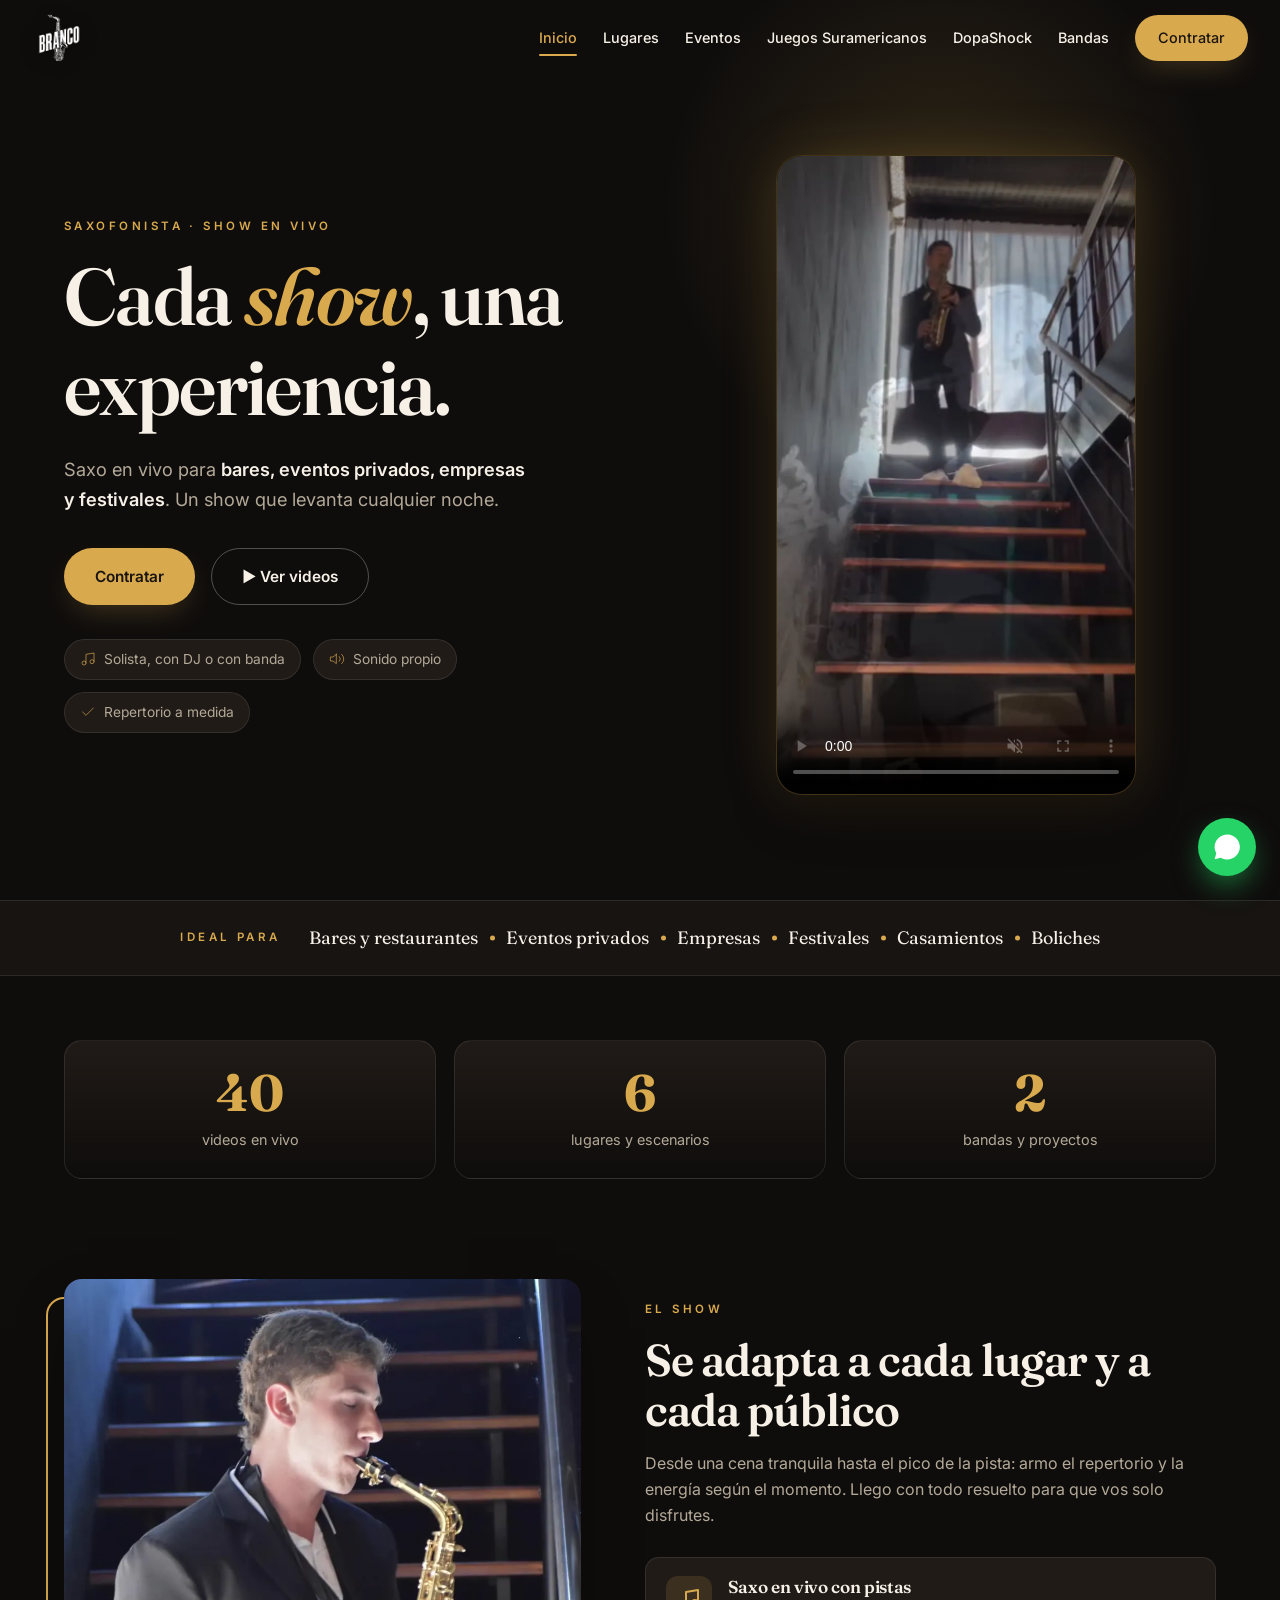
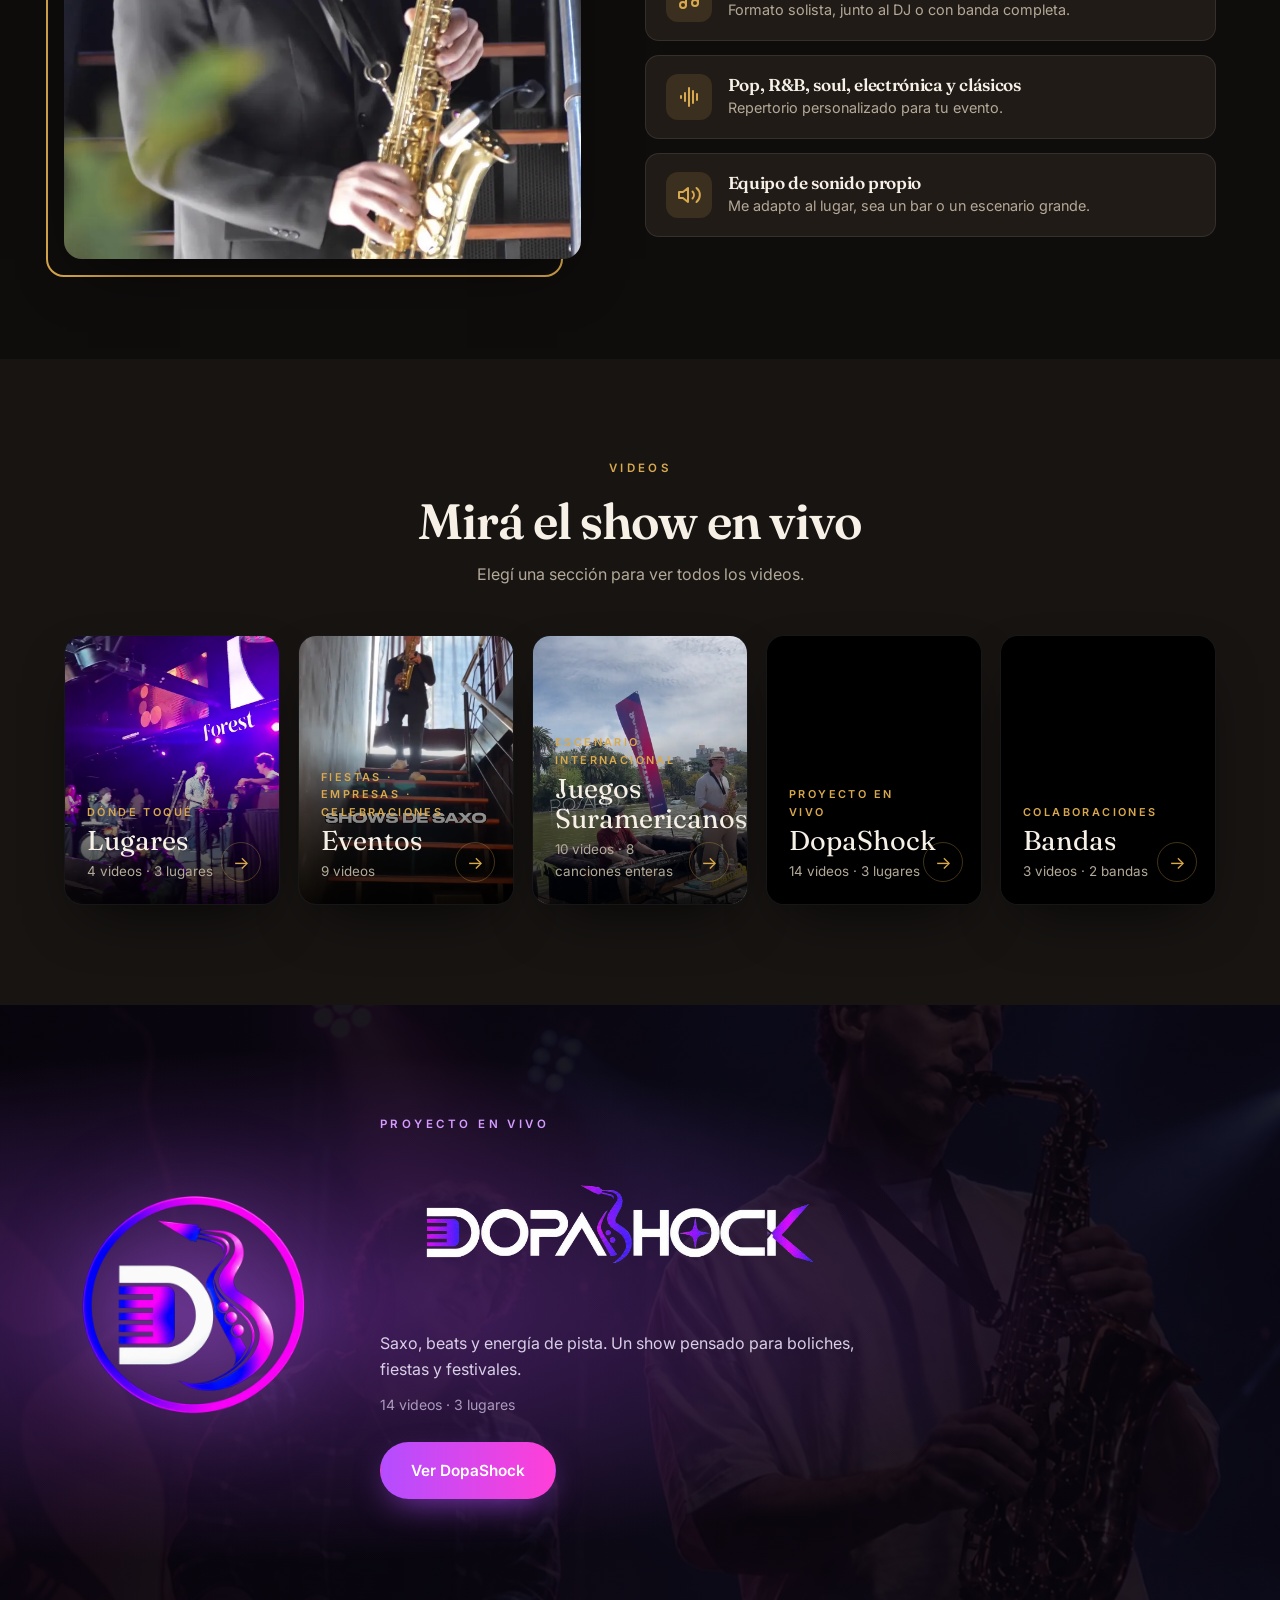
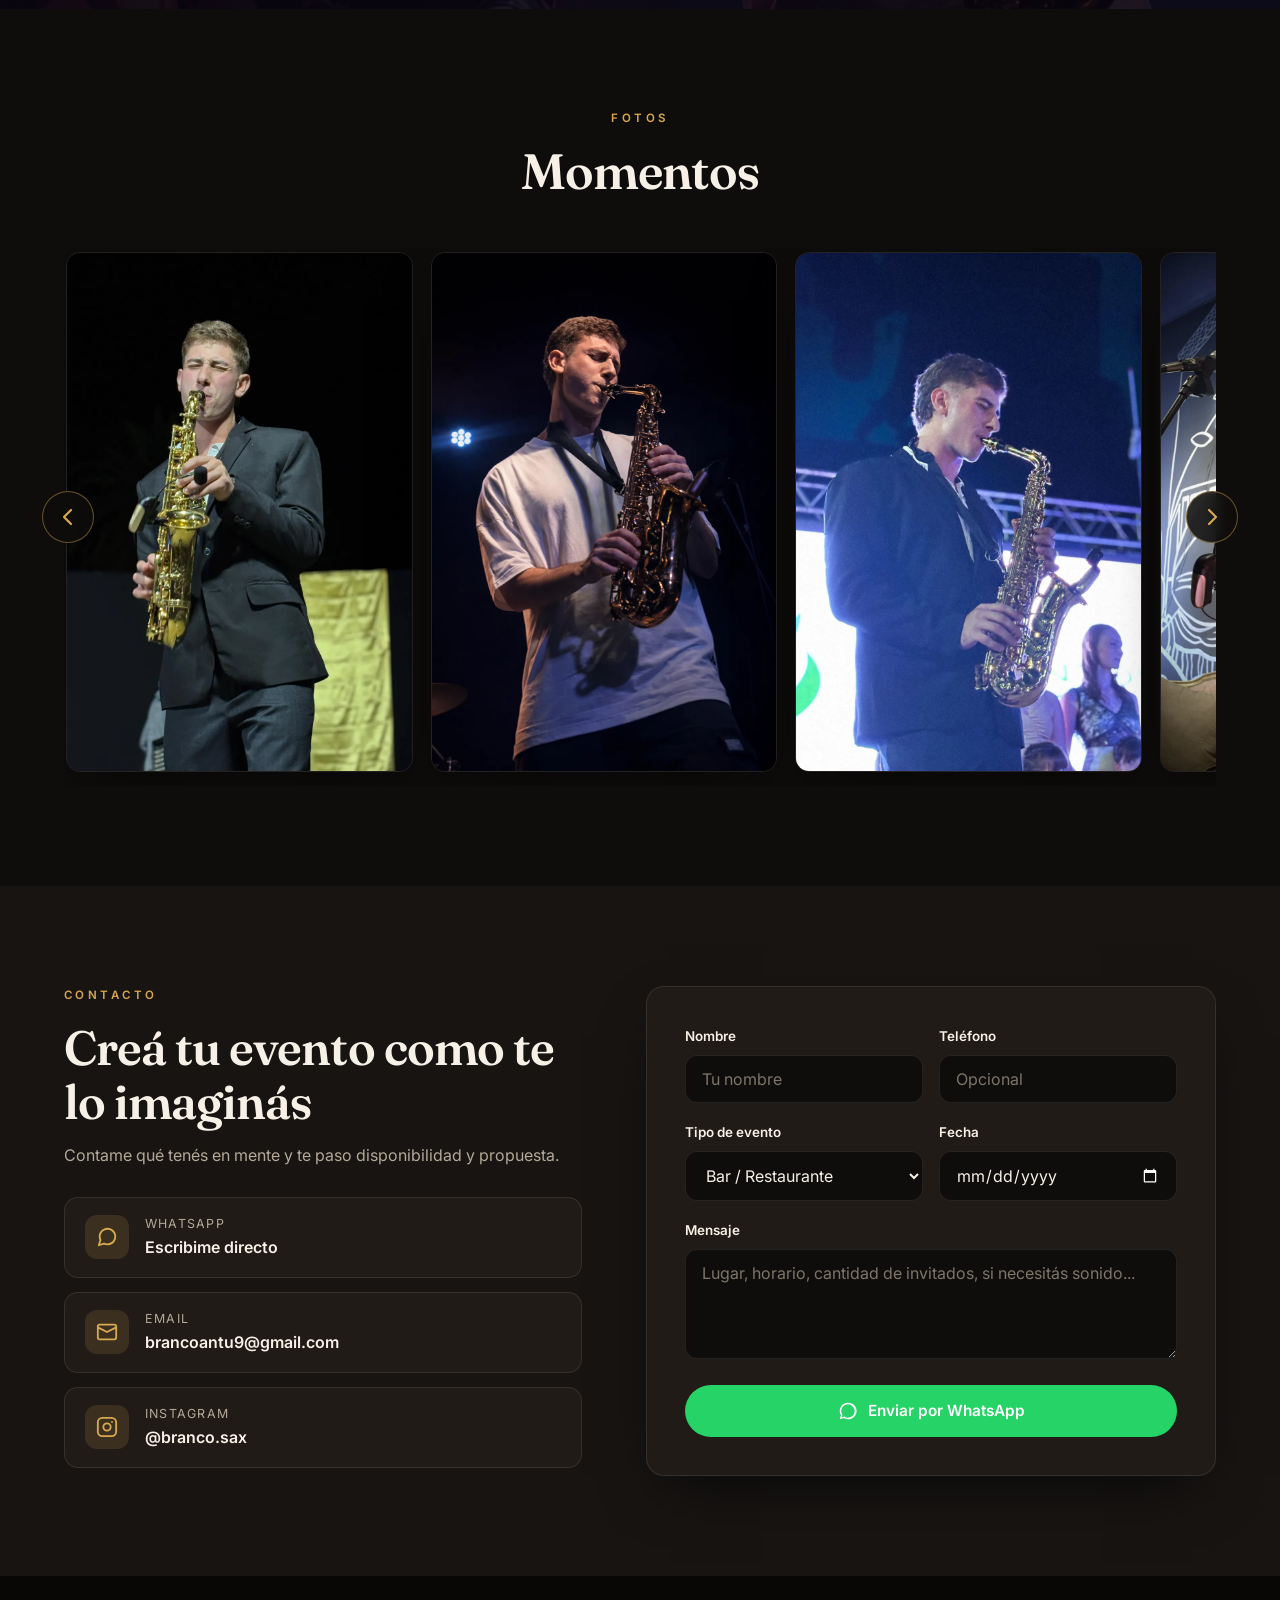
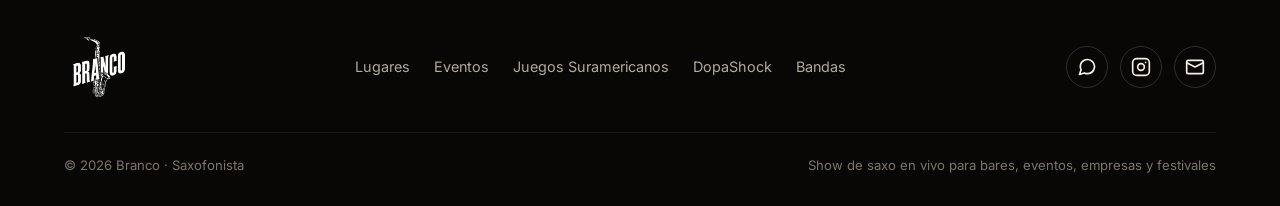
==== commit e8080bd6: "Sitio multipágina: Lugares, Eventos, Juegos Suramericanos, DopaShock y Bandas - Páginas generadas au" ====
--- a/index.html
+++ b/index.html
@@ -1,557 +1,270 @@
 <!doctype html>
+<!-- generado por tools/generar_paginas.py -->
+<!-- NO editar este archivo a mano: se pisa al correr actualizar.bat.
+     Editá tools/plantillas/*.html o tools/generar_paginas.py -->
 <html lang="es-AR">
   <head>
     <meta charset="UTF-8" />
-    <meta name="viewport" content="width=device-width, initial-scale=1.0" />
-    <title>Branco — Saxofonista | Show en vivo para tus eventos</title>
-    <meta
-      name="description"
-      content="Branco, saxofonista. Show solista de saxo en vivo sobre pistas para casamientos, fiestas y eventos. Sonido propio. Mirá los videos."
-    />
-    <meta name="theme-color" content="#131110" />
+    <meta name="viewport" content="width=device-width, initial-scale=1.0, viewport-fit=cover" />
+    <title>Branco — Saxofonista | Show de saxo en vivo para bares, eventos y festivales</title>
+    <meta name="description" content="Branco, saxofonista. Show de saxo en vivo para bares, eventos privados, empresas y festivales. Mirá los videos en vivo." />
+    <meta name="theme-color" content="#0f0d0c" />
     <meta name="robots" content="index, follow" />
-
-    <!-- Si publicás en otro dominio, cambiá esta URL acá, en el sitemap.xml
-         y en el robots.txt (es el único lugar donde está escrita). -->
-    <link rel="canonical" href="https://brancomartin.github.io/" />
-
-    <!-- Open Graph / redes -->
+    <link rel="canonical" href="https://developerbranco-rgb.github.io/" />
+
     <meta property="og:site_name" content="Branco — Saxofonista" />
-    <meta property="og:title" content="Branco — Saxofonista" />
-    <meta
-      property="og:description"
-      content="Show de saxo en vivo para casamientos, fiestas y eventos. Sonido propio."
-    />
+    <meta property="og:title" content="Branco — Saxofonista | Show de saxo en vivo para bares, eventos y festivales" />
+    <meta property="og:description" content="Branco, saxofonista. Show de saxo en vivo para bares, eventos privados, empresas y festivales. Mirá los videos en vivo." />
     <meta property="og:type" content="website" />
     <meta property="og:locale" content="es_AR" />
-    <meta property="og:url" content="https://brancomartin.github.io/" />
-    <meta
-      property="og:image"
-      content="https://brancomartin.github.io/assets/img/hero.jpg"
-    />
-    <meta
-      property="og:image:alt"
-      content="Branco tocando el saxo iluminado por las luces del escenario"
-    />
+    <meta property="og:url" content="https://developerbranco-rgb.github.io/" />
+    <meta property="og:image" content="https://developerbranco-rgb.github.io/assets/img/hero.jpg" />
     <meta name="twitter:card" content="summary_large_image" />
+
+    <link rel="icon" type="image/png" sizes="32x32" href="assets/icon-32.png" />
+    <link rel="apple-touch-icon" href="assets/icon-180.png" />
 
     <link rel="preconnect" href="https://fonts.googleapis.com" />
     <link rel="preconnect" href="https://fonts.gstatic.com" crossorigin />
     <link
-      href="https://fonts.googleapis.com/css2?family=Fraunces:ital,opsz,wght@0,9..144,600;1,9..144,600&family=Inter:wght@400;500;600&display=swap"
+      href="https://fonts.googleapis.com/css2?family=Fraunces:ital,opsz,wght@0,9..144,600;1,9..144,600&family=Inter:wght@400;500;600;700&display=swap"
       rel="stylesheet"
     />
     <link rel="stylesheet" href="styles.css" />
-    <!-- Sin JavaScript el contenido igual se ve -->
-    <noscript
-      ><style>
-        .reveal {
-          opacity: 1;
-          transform: none;
-        }
-      </style></noscript
-    >
-    <!-- Primera imagen visible: que empiece a bajar junto con el HTML (LCP) -->
-    <link
-      rel="preload"
-      as="image"
-      href="assets/poster/branco.webp"
-      type="image/webp"
-      fetchpriority="high"
-    />
-    <link
-      rel="icon"
-      href="data:image/svg+xml,<svg xmlns='http://www.w3.org/2000/svg' viewBox='0 0 100 100'><text y='.9em' font-size='90'>🎷</text></svg>"
-    />
-
-    <!-- Datos estructurados: Google entiende quién sos y qué ofrecés -->
+    <noscript><style>.reveal { opacity: 1; transform: none; }</style></noscript>
+
     <script type="application/ld+json">
       {
         "@context": "https://schema.org",
         "@graph": [
           {
             "@type": "Person",
-            "@id": "https://brancomartin.github.io/#branco",
+            "@id": "https://developerbranco-rgb.github.io/#branco",
             "name": "Branco",
             "jobTitle": "Saxofonista",
-            "url": "https://brancomartin.github.io/",
-            "image": "https://brancomartin.github.io/assets/img/hero.jpg",
+            "url": "https://developerbranco-rgb.github.io/",
+            "image": "https://developerbranco-rgb.github.io/assets/img/hero.jpg",
             "email": "brancoantu9@gmail.com",
-            "sameAs": ["https://instagram.com/branco.sax"],
-            "knowsLanguage": "es-AR"
+            "sameAs": ["https://instagram.com/branco.sax"]
           },
           {
             "@type": "MusicGroup",
-            "@id": "https://brancomartin.github.io/#show",
+            "@id": "https://developerbranco-rgb.github.io/#show",
             "name": "Branco — Saxofonista",
-            "description": "Show solista de saxo en vivo sobre pistas para fiestas privadas, cumpleaños, bares, eventos corporativos y casamientos. Equipo de sonido propio.",
-            "url": "https://brancomartin.github.io/",
-            "image": "https://brancomartin.github.io/assets/img/hero.jpg",
-            "genre": ["R&B", "Pop", "Soul", "Jazz"],
-            "member": { "@id": "https://brancomartin.github.io/#branco" },
-            "sameAs": ["https://instagram.com/branco.sax"],
-            "areaServed": "AR",
-            "makesOffer": {
-              "@type": "Offer",
-              "itemOffered": {
-                "@type": "Service",
-                "name": "Show de saxo en vivo para eventos",
-                "serviceType": "Música en vivo"
-              }
-            }
-          },
-          {
-            "@type": "WebSite",
-            "@id": "https://brancomartin.github.io/#web",
-            "url": "https://brancomartin.github.io/",
-            "name": "Branco — Saxofonista",
-            "inLanguage": "es-AR",
-            "about": { "@id": "https://brancomartin.github.io/#branco" }
+            "description": "Show de saxo en vivo para bares, eventos privados, empresas y festivales.",
+            "url": "https://developerbranco-rgb.github.io/",
+            "image": "https://developerbranco-rgb.github.io/assets/img/hero.jpg",
+            "genre": ["Pop", "R&B", "Soul", "Electrónica", "Jazz"],
+            "member": { "@id": "https://developerbranco-rgb.github.io/#branco" },
+            "areaServed": "AR"
           }
         ]
       }
     </script>
   </head>
-  <body>
-    <!-- ============ NAV ============ -->
-    <nav class="nav" id="nav">
-      <a href="#inicio" class="nav__brand">BRANCO</a>
+  <body class="page-index">
+    <a class="skip" href="#contenido">Saltar al contenido</a>
+    <nav class="nav" id="nav" aria-label="Principal">
+      <a href="index.html" class="nav__brand" aria-label="Branco — Inicio">
+        <img src="assets/logos/branco.webp" alt="Branco" width="120" height="120" />
+      </a>
       <div class="nav__links" id="navLinks">
-        <a href="#inicio">Inicio</a>
-        <a href="#show">Show</a>
-        <a href="#lugares">Lugares</a>
-        <a href="#eventos">Eventos</a>
-        <a href="#videos">Videos</a>
-        <a href="#fotos">Fotos</a>
-        <a href="#contacto" class="btn btn--gold">Contratar</a>
+        <a href="index.html" aria-current="page">Inicio</a>
+        <a href="lugares.html">Lugares</a>
+        <a href="eventos.html">Eventos</a>
+        <a href="juegos-suramericanos.html">Juegos Suramericanos</a>
+        <a href="dopashock.html">DopaShock</a>
+        <a href="bandas.html">Bandas</a>
+        <a href="#contacto" class="btn btn--gold nav__cta">Contratar</a>
       </div>
-      <button class="nav__toggle" id="navToggle" aria-label="Menú">
+      <button class="nav__toggle" id="navToggle" aria-label="Abrir menú" aria-expanded="false" aria-controls="navLinks">
         <span></span><span></span><span></span>
       </button>
     </nav>
 
-    <main>
+    <main id="contenido">
       <!-- ============ HERO ============ -->
       <header class="hero wrap" id="inicio">
         <div class="hero__text">
-          <p class="eyebrow">Saxofonista · Artista</p>
+          <p class="eyebrow">Saxofonista · Show en vivo</p>
           <h1>Cada <em>show</em>, una experiencia.</h1>
-          <p class="hero__lead"><em>En vivo</em>, para todo tipo de eventos.</p>
-
+          <p class="hero__lead">
+            Saxo en vivo para <strong>bares, eventos privados, empresas y festivales</strong>.
+            Un show que levanta cualquier noche.
+          </p>
           <div class="hero__cta">
             <a href="#contacto" class="btn btn--gold">Contratar</a>
-            <a href="#videos" class="btn btn--ghost">▶ Ver videos</a>
+            <a href="#explorar" class="btn btn--ghost">▶ Ver videos</a>
           </div>
           <div class="hero__feats">
-            <span
-              ><svg viewBox="0 0 24 24">
-                <path
-                  d="M9 18V5l12-2v13"
-                  stroke-linecap="round"
-                  stroke-linejoin="round"
-                />
-                <circle cx="6" cy="18" r="3" />
-                <circle cx="18" cy="16" r="3" /></svg
-              >Solista con pistas</span
-            >
-            <span
-              ><svg
-                viewBox="0 0 24 24"
-                stroke-linecap="round"
-                stroke-linejoin="round"
-              >
-                <path d="M11 5 6 9H2v6h4l5 4V5z" />
-                <path d="M15.5 8.5a5 5 0 0 1 0 7" />
-                <path d="M19 5a9 9 0 0 1 0 14" /></svg
-              >Sonido propio</span
-            >
-            <span
-              ><svg
-                viewBox="0 0 24 24"
-                stroke-linecap="round"
-                stroke-linejoin="round"
-              >
-                <path d="M20 6 9 17l-5-5" /></svg
-              >Repertorio personalizado</span
-            >
+            <span><svg viewBox="0 0 24 24"><path d="M9 18V5l12-2v13" stroke-linecap="round" stroke-linejoin="round" /><circle cx="6" cy="18" r="3" /><circle cx="18" cy="16" r="3" /></svg>Solista, con DJ o con banda</span>
+            <span><svg viewBox="0 0 24 24" stroke-linecap="round" stroke-linejoin="round"><path d="M11 5 6 9H2v6h4l5 4V5z" /><path d="M15.5 8.5a5 5 0 0 1 0 7" /><path d="M19 5a9 9 0 0 1 0 14" /></svg>Sonido propio</span>
+            <span><svg viewBox="0 0 24 24" stroke-linecap="round" stroke-linejoin="round"><path d="M20 6 9 17l-5-5" /></svg>Repertorio a medida</span>
           </div>
         </div>
 
         <div class="hero__media">
           <div class="hero__phone">
-            <video
-              id="heroVideo"
-              src="assets/video/branco.mp4"
-              poster="assets/poster/branco.webp"
-              width="720"
-              height="1280"
-              autoplay
-              muted
-              loop
-              playsinline
-              controls
-              preload="auto"
-            ></video>
+            <video id="heroVideo" src="assets/video/branco.mp4" poster="assets/poster/branco.webp"
+              width="720" height="1280" autoplay muted loop playsinline controls preload="auto"></video>
             <button class="hero__sound" id="soundHint" type="button" hidden>
-              <svg viewBox="0 0 24 24" aria-hidden="true">
-                <path
-                  d="M11 5 6 9H2v6h4l5 4V5z"
-                  stroke-linecap="round"
-                  stroke-linejoin="round"
-                />
-                <path
-                  d="M16 9.5 21 15M21 9.5 16 15"
-                  stroke-linecap="round"
-                  stroke-linejoin="round"
-                />
-              </svg>
+              <svg viewBox="0 0 24 24" aria-hidden="true"><path d="M11 5 6 9H2v6h4l5 4V5z" stroke-linecap="round" stroke-linejoin="round" /><path d="M16 9.5 21 15M21 9.5 16 15" stroke-linecap="round" stroke-linejoin="round" /></svg>
               Activar sonido
             </button>
           </div>
         </div>
       </header>
+
+      <!-- ============ PARA QUIÉN ============ -->
+      <section class="strip" aria-label="Ideal para">
+        <div class="wrap strip__inner">
+          <span class="strip__label">Ideal para</span>
+          <ul class="strip__list">
+            <li>Bares y restaurantes</li>
+            <li>Eventos privados</li>
+            <li>Empresas</li>
+            <li>Festivales</li>
+            <li>Casamientos</li>
+            <li>Boliches</li>
+          </ul>
+        </div>
+      </section>
+
+      <!-- ============ NÚMEROS ============ -->
+      <section class="stats wrap reveal" aria-label="Trayectoria">
+        <div class="stat"><b data-count="40">40</b><span>videos en vivo</span></div><div class="stat"><b data-count="6">6</b><span>lugares y escenarios</span></div><div class="stat"><b data-count="2">2</b><span>bandas y proyectos</span></div>
+      </section>
 
       <!-- ============ EL SHOW ============ -->
       <section class="section" id="show">
         <div class="wrap show">
           <div class="show__media reveal">
-            <img
-              src="assets/img/suit1.webp"
-              alt="Branco tocando el saxo con traje en un evento"
-              width="1000"
-              height="1844"
-              loading="lazy"
-              decoding="async"
-            />
+            <img src="assets/img/suit1.webp" alt="Branco tocando el saxo con traje en un evento"
+              width="1000" height="1844" loading="lazy" decoding="async" />
             <div class="frame"></div>
           </div>
           <div class="show__text reveal">
-            <p class="eyebrow">Show</p>
-            <h2>Adaptado a cada clima</h2>
+            <p class="eyebrow">El show</p>
+            <h2>Se adapta a cada lugar y a cada público</h2>
+            <p class="show__lead">
+              Desde una cena tranquila hasta el pico de la pista: armo el repertorio y la energía
+              según el momento. Llego con todo resuelto para que vos solo disfrutes.
+            </p>
             <div class="show__list">
               <div class="feat">
-                <div class="ico">
-                  <svg viewBox="0 0 24 24" stroke-width="2">
-                    <path
-                      d="M9 18V5l12-2v13"
-                      stroke-linecap="round"
-                      stroke-linejoin="round"
-                    />
-                    <circle cx="6" cy="18" r="3" />
-                    <circle cx="18" cy="16" r="3" />
-                  </svg>
-                </div>
-                <h3>Saxo en vivo con pistas</h3>
+                <div class="ico"><svg viewBox="0 0 24 24" stroke-width="2"><path d="M9 18V5l12-2v13" stroke-linecap="round" stroke-linejoin="round" /><circle cx="6" cy="18" r="3" /><circle cx="18" cy="16" r="3" /></svg></div>
+                <div><h3>Saxo en vivo con pistas</h3><p>Formato solista, junto al DJ o con banda completa.</p></div>
               </div>
               <div class="feat">
-                <div class="ico">
-                  <svg
-                    viewBox="0 0 24 24"
-                    stroke-width="2"
-                    stroke-linecap="round"
-                    stroke-linejoin="round"
-                  >
-                    <path d="M12 3v18M8 8v8M4 11v2M16 6v12M20 9v6" />
-                  </svg>
-                </div>
-                <h3>R&B, Pop, Soul y clásicos</h3>
+                <div class="ico"><svg viewBox="0 0 24 24" stroke-width="2" stroke-linecap="round" stroke-linejoin="round"><path d="M12 3v18M8 8v8M4 11v2M16 6v12M20 9v6" /></svg></div>
+                <div><h3>Pop, R&amp;B, soul, electrónica y clásicos</h3><p>Repertorio personalizado para tu evento.</p></div>
               </div>
               <div class="feat">
-                <div class="ico">
-                  <svg
-                    viewBox="0 0 24 24"
-                    stroke-width="2"
-                    stroke-linecap="round"
-                    stroke-linejoin="round"
-                  >
-                    <path d="M11 5 6 9H2v6h4l5 4V5z" />
-                    <path d="M15.5 8.5a5 5 0 0 1 0 7" />
-                    <path d="M19.5 5a9 9 0 0 1 0 14" />
-                  </svg>
-                </div>
-                <h3>Equipo de sonido propio</h3>
-              </div>
-            </div>
-          </div>
-        </div>
-      </section>
-
-      <!-- ============ LUGARES ============ -->
-      <section class="section section--soft" id="lugares">
-        <div class="wrap">
-          <div class="section__head section__head--center reveal">
-            <p class="eyebrow">Lugares</p>
-            <h2>City Center</h2>
-          </div>
-          <div class="feature-vid reveal">
-            <video
-              src="assets/video/citycenter.mp4"
-              poster="assets/poster/citycenter.webp"
-              controls
-              playsinline
-              preload="none"
-            ></video>
-          </div>
-        </div>
-      </section>
-
-      <!-- ============ EVENTOS ============ -->
-      <section class="section" id="eventos">
-        <div class="wrap">
-          <div class="section__head section__head--center reveal">
-            <p class="eyebrow">Previa</p>
-            <h2>EVENTOS</h2>
-          </div>
-          <div class="feature-vid reveal">
-            <video
-              src="assets/video/frank.mp4"
-              poster="assets/poster/frank.webp"
-              controls
-              playsinline
-              preload="none"
-            ></video>
-          </div>
-          <div class="pills reveal">
-            <span>Bares</span>
-            <span>Cumpleaños</span>
-            <span>Fiestas privadas</span>
-            <span>Corporativos</span>
-          </div>
-        </div>
-      </section>
-
-      <!-- ============ VIDEOS (carrusel) ============ -->
-      <section class="section section--soft" id="videos">
+                <div class="ico"><svg viewBox="0 0 24 24" stroke-width="2" stroke-linecap="round" stroke-linejoin="round"><path d="M11 5 6 9H2v6h4l5 4V5z" /><path d="M15.5 8.5a5 5 0 0 1 0 7" /><path d="M19.5 5a9 9 0 0 1 0 14" /></svg></div>
+                <div><h3>Equipo de sonido propio</h3><p>Me adapto al lugar, sea un bar o un escenario grande.</p></div>
+              </div>
+            </div>
+          </div>
+        </div>
+      </section>
+
+      <!-- ============ EXPLORAR (se arma solo con las carpetas de videos) ============ -->
+      <section class="section section--soft" id="explorar">
         <div class="wrap">
           <div class="section__head section__head--center reveal">
             <p class="eyebrow">Videos</p>
-            <h2>Más en vivo</h2>
-          </div>
-
-          <div class="carousel reveal" data-carousel>
-            <button
-              class="carousel__btn carousel__btn--prev"
-              data-dir="-1"
-              aria-label="Anterior"
-            >
-              <svg viewBox="0 0 24 24">
-                <path
-                  d="M15 5 8 12l7 7"
-                  stroke-linecap="round"
-                  stroke-linejoin="round"
-                />
-              </svg>
-            </button>
-
-            <div
-              class="carousel__track"
-              tabindex="0"
-              role="region"
-              aria-label="Carrusel de videos"
-            >
-              <div class="vslide portrait" role="button" tabindex="0" aria-label="Reproducir video">
-                <video
-                  src="assets/video/evento1.mp4"
-                  poster="assets/poster/evento1.webp"
-                  playsinline
-                  preload="none"
-                  muted
-                  loop
-                ></video>
-                <div class="play">
-                  <svg viewBox="0 0 24 24" fill="#fff">
-                    <path d="M8 5v14l11-7z" />
-                  </svg>
-                </div>
-              </div>
-              <div class="vslide portrait" role="button" tabindex="0" aria-label="Reproducir video">
-                <video
-                  src="assets/video/evento2.mp4"
-                  poster="assets/poster/evento2.webp"
-                  playsinline
-                  preload="none"
-                  muted
-                  loop
-                ></video>
-                <div class="play">
-                  <svg viewBox="0 0 24 24" fill="#fff">
-                    <path d="M8 5v14l11-7z" />
-                  </svg>
-                </div>
-              </div>
-              <div class="vslide portrait" role="button" tabindex="0" aria-label="Reproducir video">
-                <video
-                  src="assets/video/evento3.mp4"
-                  poster="assets/poster/evento3.webp"
-                  playsinline
-                  preload="none"
-                  muted
-                  loop
-                ></video>
-                <div class="play">
-                  <svg viewBox="0 0 24 24" fill="#fff">
-                    <path d="M8 5v14l11-7z" />
-                  </svg>
-                </div>
-              </div>
-              <div class="vslide portrait" role="button" tabindex="0" aria-label="Reproducir video">
-                <video
-                  src="assets/video/evento5.mp4"
-                  poster="assets/poster/evento5.webp"
-                  playsinline
-                  preload="none"
-                  muted
-                  loop
-                ></video>
-                <div class="play">
-                  <svg viewBox="0 0 24 24" fill="#fff">
-                    <path d="M8 5v14l11-7z" />
-                  </svg>
-                </div>
-              </div>
-              <div class="vslide portrait" role="button" tabindex="0" aria-label="Reproducir video">
-                <video
-                  src="assets/video/evento4.mp4"
-                  poster="assets/poster/evento4.webp"
-                  playsinline
-                  preload="none"
-                  muted
-                  loop
-                ></video>
-                <div class="play">
-                  <svg viewBox="0 0 24 24" fill="#fff">
-                    <path d="M8 5v14l11-7z" />
-                  </svg>
-                </div>
-              </div>
-              <div class="vslide portrait" role="button" tabindex="0" aria-label="Reproducir video">
-                <video
-                  src="assets/video/banda.mp4"
-                  poster="assets/poster/banda.webp"
-                  playsinline
-                  preload="none"
-                  muted
-                  loop
-                ></video>
-                <div class="play">
-                  <svg viewBox="0 0 24 24" fill="#fff">
-                    <path d="M8 5v14l11-7z" />
-                  </svg>
-                </div>
-                <span class="vslide__tag">Con banda</span>
-              </div>
-            </div>
-
-            <button
-              class="carousel__btn carousel__btn--next"
-              data-dir="1"
-              aria-label="Siguiente"
-            >
-              <svg viewBox="0 0 24 24">
-                <path
-                  d="m9 5 7 7-7 7"
-                  stroke-linecap="round"
-                  stroke-linejoin="round"
-                />
-              </svg>
-            </button>
-          </div>
-        </div>
-      </section>
-
-      <!-- ============ FOTOS (carrusel) ============ -->
+            <h2>Mirá el show en vivo</h2>
+            <p>Elegí una sección para ver todos los videos.</p>
+          </div>
+          <div class="xgrid">
+            <a class="xcard reveal" href="lugares.html">
+            <img src="media/lugares/complejo-forest/video-forest-eminem.webp" alt="" width="720" height="1280" loading="lazy" decoding="async" />
+            <span class="xcard__body">
+              <span class="xcard__eyebrow">Dónde toqué</span>
+              <span class="xcard__title">Lugares</span>
+              <span class="xcard__meta">4 videos · 3 lugares</span>
+            </span>
+            <span class="xcard__arrow" aria-hidden="true">→</span>
+          </a>
+<a class="xcard reveal" href="eventos.html">
+            <img src="media/eventos/branco-saxofonista.webp" alt="" width="720" height="1280" loading="lazy" decoding="async" />
+            <span class="xcard__body">
+              <span class="xcard__eyebrow">Fiestas · Empresas · Celebraciones</span>
+              <span class="xcard__title">Eventos</span>
+              <span class="xcard__meta">9 videos</span>
+            </span>
+            <span class="xcard__arrow" aria-hidden="true">→</span>
+          </a>
+<a class="xcard reveal" href="juegos-suramericanos.html">
+            <img src="media/juegos-suramericanos/take-on-me-entero-dia-13.webp" alt="" width="720" height="1280" loading="lazy" decoding="async" />
+            <span class="xcard__body">
+              <span class="xcard__eyebrow">Escenario internacional</span>
+              <span class="xcard__title">Juegos Suramericanos</span>
+              <span class="xcard__meta">10 videos · 8 canciones enteras</span>
+            </span>
+            <span class="xcard__arrow" aria-hidden="true">→</span>
+          </a>
+<a class="xcard reveal" href="dopashock.html">
+            <img src="media/dopashock/dopashock-en-capitan-1.webp" alt="" width="720" height="1280" loading="lazy" decoding="async" />
+            <span class="xcard__body">
+              <span class="xcard__eyebrow">Proyecto en vivo</span>
+              <span class="xcard__title">DopaShock</span>
+              <span class="xcard__meta">14 videos · 3 lugares</span>
+            </span>
+            <span class="xcard__arrow" aria-hidden="true">→</span>
+          </a>
+<a class="xcard reveal" href="bandas.html">
+            <img src="media/bandas/banda.webp" alt="" width="720" height="1280" loading="lazy" decoding="async" />
+            <span class="xcard__body">
+              <span class="xcard__eyebrow">Colaboraciones</span>
+              <span class="xcard__title">Bandas</span>
+              <span class="xcard__meta">3 videos · 2 bandas</span>
+            </span>
+            <span class="xcard__arrow" aria-hidden="true">→</span>
+          </a>
+          </div>
+        </div>
+      </section>
+
+      <!-- ============ DOPASHOCK ============ -->
+      <section class="dopa-band" aria-label="DopaShock">
+        <div class="dopa-band__bg" style="background-image:url('assets/fotos/dopashock/saveclip-app-845747306-18116726695906739-5377023438422152409.webp')" aria-hidden="true"></div>
+        <div class="wrap dopa-band__inner reveal">
+          <img class="dopa-band__emblem" src="assets/logos/dopashock-emblema.webp" alt="" width="600" height="600" loading="lazy" />
+          <div>
+            <p class="eyebrow">Proyecto en vivo</p>
+            <img class="dopa-band__logo" src="assets/logos/dopashock-wordmark.webp" alt="DopaShock" width="843" height="296" loading="lazy" />
+            <p>Saxo, beats y energía de pista. Un show pensado para boliches, fiestas y festivales.</p>
+            <p class="dopa-band__meta">14 videos · 3 lugares</p>
+            <a href="dopashock.html" class="btn btn--dopa">Ver DopaShock</a>
+          </div>
+        </div>
+      </section>
+
+      <!-- ============ FOTOS ============ -->
       <section class="section" id="fotos">
         <div class="wrap">
           <div class="section__head section__head--center reveal">
             <p class="eyebrow">Fotos</p>
             <h2>Momentos</h2>
           </div>
-
           <div class="carousel reveal" data-carousel>
-            <button
-              class="carousel__btn carousel__btn--prev"
-              data-dir="-1"
-              aria-label="Anterior"
-            >
-              <svg viewBox="0 0 24 24">
-                <path
-                  d="M15 5 8 12l7 7"
-                  stroke-linecap="round"
-                  stroke-linejoin="round"
-                />
-              </svg>
+            <button class="carousel__btn carousel__btn--prev" data-dir="-1" aria-label="Anterior">
+              <svg viewBox="0 0 24 24"><path d="M15 5 8 12l7 7" stroke-linecap="round" stroke-linejoin="round" /></svg>
             </button>
-
-            <div
-              class="carousel__track"
-              tabindex="0"
-              role="region"
-              aria-label="Carrusel de fotos"
-            >
-              <figure class="pslide" role="button" tabindex="0" aria-label="Ampliar foto">
-                <img
-                  src="assets/img/suit2.webp"
-                  width="1000"
-                  height="1332"
-                  decoding="async"
-                  alt="Branco tocando el saxo de traje sobre el escenario"
-                  loading="lazy"
-                />
-              </figure>
-              <figure class="pslide" role="button" tabindex="0" aria-label="Ampliar foto">
-                <img
-                  src="assets/img/club1.webp"
-                  width="1000"
-                  height="1332"
-                  decoding="async"
-                  alt="Branco tocando en un bar con luces violetas"
-                  loading="lazy"
-                />
-              </figure>
-              <figure class="pslide" role="button" tabindex="0" aria-label="Ampliar foto">
-                <img
-                  src="assets/img/zenobia.webp"
-                  width="1000"
-                  height="1500"
-                  decoding="async"
-                  alt="Branco tocando el saxo en el escenario de Zenobia"
-                  loading="lazy"
-                />
-              </figure>
-              <figure class="pslide" role="button" tabindex="0" aria-label="Ampliar foto">
-                <img
-                  src="assets/img/hero.webp"
-                  width="1000"
-                  height="1500"
-                  decoding="async"
-                  alt="Branco iluminado por las luces del escenario tocando saxo"
-                  loading="lazy"
-                />
-              </figure>
-              <figure class="pslide" role="button" tabindex="0" aria-label="Ampliar foto">
-                <img
-                  src="assets/img/suit1.webp"
-                  width="1000"
-                  height="1844"
-                  decoding="async"
-                  alt="Branco tocando el saxo de traje en un evento"
-                  loading="lazy"
-                />
-              </figure>
-            </div>
-
-            <button
-              class="carousel__btn carousel__btn--next"
-              data-dir="1"
-              aria-label="Siguiente"
-            >
-              <svg viewBox="0 0 24 24">
-                <path
-                  d="m9 5 7 7-7 7"
-                  stroke-linecap="round"
-                  stroke-linejoin="round"
-                />
-              </svg>
+            <div class="carousel__track" tabindex="0" role="region" aria-label="Carrusel de fotos">
+              <figure class="pslide" role="button" tabindex="0" aria-label="Ampliar foto"><img src="assets/fotos/branco/33821cbd-6e87-4674-a113-5b8decb8e649.webp" width="1200" height="1600" loading="lazy" decoding="async" alt="Branco tocando el saxo en vivo" /></figure>
+<figure class="pslide" role="button" tabindex="0" aria-label="Ampliar foto"><img src="assets/fotos/branco/4489a528-52bd-4693-988e-56c1945275e2.webp" width="1024" height="1536" loading="lazy" decoding="async" alt="Branco tocando el saxo en vivo" /></figure>
+<figure class="pslide" role="button" tabindex="0" aria-label="Ampliar foto"><img src="assets/fotos/branco/61680175-1712-4247-91b3-e969742b6474.webp" width="1200" height="1600" loading="lazy" decoding="async" alt="Branco tocando el saxo en vivo" /></figure>
+<figure class="pslide" role="button" tabindex="0" aria-label="Ampliar foto"><img src="assets/fotos/branco/83615509-db95-4491-8c3f-d92193397e67.webp" width="1066" height="1600" loading="lazy" decoding="async" alt="Branco tocando el saxo en vivo" /></figure>
+<figure class="pslide" role="button" tabindex="0" aria-label="Ampliar foto"><img src="assets/fotos/branco/8a78e7c1-a06f-4a55-a9c1-62cb24276fe4.webp" width="868" height="1600" loading="lazy" decoding="async" alt="Branco tocando el saxo en vivo" /></figure>
+<figure class="pslide" role="button" tabindex="0" aria-label="Ampliar foto"><img src="assets/fotos/branco/dsc07868.webp" width="1067" height="1600" loading="lazy" decoding="async" alt="Branco tocando el saxo en vivo" /></figure>
+<figure class="pslide" role="button" tabindex="0" aria-label="Ampliar foto"><img src="assets/fotos/branco/dsc07872.webp" width="1067" height="1600" loading="lazy" decoding="async" alt="Branco tocando el saxo en vivo" /></figure>
+<figure class="pslide" role="button" tabindex="0" aria-label="Ampliar foto"><img src="assets/fotos/branco/dsc08238.webp" width="1067" height="1600" loading="lazy" decoding="async" alt="Branco tocando el saxo en vivo" /></figure>
+<figure class="pslide" role="button" tabindex="0" aria-label="Ampliar foto"><img src="assets/fotos/branco/photo-2025-11-18-20-11-53.webp" width="1200" height="1600" loading="lazy" decoding="async" alt="Branco tocando el saxo en vivo" /></figure>
+            </div>
+            <button class="carousel__btn carousel__btn--next" data-dir="1" aria-label="Siguiente">
+              <svg viewBox="0 0 24 24"><path d="m9 5 7 7-7 7" stroke-linecap="round" stroke-linejoin="round" /></svg>
             </button>
           </div>
         </div>
@@ -562,60 +275,20 @@
         <div class="wrap contact">
           <div class="contact__info reveal">
             <p class="eyebrow">Contacto</p>
-            <h2>Creá tu evento como te lo imaginas</h2>
+            <h2>Creá tu evento como te lo imaginás</h2>
+            <p class="contact__lead">Contame qué tenés en mente y te paso disponibilidad y propuesta.</p>
             <div class="contact__list">
-              <a
-                class="cline"
-                id="waLine"
-                href="#"
-                target="_blank"
-                rel="noopener"
-              >
-                <span class="ci"
-                  ><svg
-                    viewBox="0 0 24 24"
-                    stroke-width="2"
-                    stroke-linecap="round"
-                    stroke-linejoin="round"
-                  >
-                    <path
-                      d="M21 11.5a8.38 8.38 0 0 1-.9 3.8 8.5 8.5 0 0 1-7.6 4.7 8.38 8.38 0 0 1-3.8-.9L3 21l1.9-5.7a8.38 8.38 0 0 1-.9-3.8 8.5 8.5 0 0 1 4.7-7.6 8.38 8.38 0 0 1 3.8-.9h.5a8.48 8.48 0 0 1 8 8v.5z"
-                    /></svg
-                ></span>
+              <a class="cline" data-wa href="#" target="_blank" rel="noopener">
+                <span class="ci"><svg viewBox="0 0 24 24" stroke-width="2" stroke-linecap="round" stroke-linejoin="round"><path d="M21 11.5a8.38 8.38 0 0 1-.9 3.8 8.5 8.5 0 0 1-7.6 4.7 8.38 8.38 0 0 1-3.8-.9L3 21l1.9-5.7a8.38 8.38 0 0 1-.9-3.8 8.5 8.5 0 0 1 4.7-7.6 8.38 8.38 0 0 1 3.8-.9h.5a8.48 8.48 0 0 1 8 8v.5z" /></svg></span>
                 <div><small>WhatsApp</small><b>Escribime directo</b></div>
               </a>
-              <a class="cline" id="emailLine" href="#">
-                <span class="ci"
-                  ><svg
-                    viewBox="0 0 24 24"
-                    stroke-width="2"
-                    stroke-linecap="round"
-                    stroke-linejoin="round"
-                  >
-                    <rect x="2" y="4" width="20" height="16" rx="2" />
-                    <path d="m22 7-10 5L2 7" /></svg
-                ></span>
-                <div><small>Email</small><b>brancoantu9@gmail.com</b></div>
+              <a class="cline" data-mail href="#">
+                <span class="ci"><svg viewBox="0 0 24 24" stroke-width="2" stroke-linecap="round" stroke-linejoin="round"><rect x="2" y="4" width="20" height="16" rx="2" /><path d="m22 7-10 5L2 7" /></svg></span>
+                <div><small>Email</small><b data-mail-text>brancoantu9@gmail.com</b></div>
               </a>
-              <a
-                class="cline"
-                id="igLine"
-                href="#"
-                target="_blank"
-                rel="noopener"
-              >
-                <span class="ci"
-                  ><svg
-                    viewBox="0 0 24 24"
-                    stroke-width="2"
-                    stroke-linecap="round"
-                    stroke-linejoin="round"
-                  >
-                    <rect x="2" y="2" width="20" height="20" rx="5" />
-                    <circle cx="12" cy="12" r="4" />
-                    <path d="M17.5 6.5h.01" /></svg
-                ></span>
-                <div><small>Instagram</small><b>@branco.sax</b></div>
+              <a class="cline" data-ig href="#" target="_blank" rel="noopener">
+                <span class="ci"><svg viewBox="0 0 24 24" stroke-width="2" stroke-linecap="round" stroke-linejoin="round"><rect x="2" y="2" width="20" height="20" rx="5" /><circle cx="12" cy="12" r="4" /><path d="M17.5 6.5h.01" /></svg></span>
+                <div><small>Instagram</small><b data-ig-text>@branco.sax</b></div>
               </a>
             </div>
           </div>
@@ -623,143 +296,109 @@
           <form class="form reveal" id="contactForm">
             <div class="row">
               <div class="field">
-                <label for="nombre">Nombre</label
-                ><input
-                  id="nombre"
-                  name="nombre"
-                  type="text"
-                  autocomplete="name"
-                  placeholder="Tu nombre"
-                  required
-                />
+                <label for="nombre">Nombre</label>
+                <input id="nombre" name="nombre" type="text" autocomplete="name" placeholder="Tu nombre" required />
               </div>
               <div class="field">
-                <label for="tel">Teléfono</label
-                ><input id="tel" name="tel" type="tel" autocomplete="tel" placeholder="Opcional" />
+                <label for="tel">Teléfono</label>
+                <input id="tel" name="tel" type="tel" autocomplete="tel" placeholder="Opcional" />
               </div>
             </div>
             <div class="row">
               <div class="field">
                 <label for="tipo">Tipo de evento</label>
                 <select id="tipo" name="tipo">
+                  <option>Bar / Restaurante</option>
                   <option>Fiesta privada</option>
-                  <option>Piano bar</option>
+                  <option>Evento de empresa</option>
+                  <option>Festival</option>
+                  <option>Casamiento / Recepción</option>
                   <option>Cumpleaños</option>
-                  <option>Evento corporativo</option>
-                  <option>Casamiento / Recepción</option>
+                  <option>Boliche</option>
                   <option>Otro</option>
                 </select>
               </div>
               <div class="field">
-                <label for="fecha">Fecha</label
-                ><input id="fecha" name="fecha" type="date" />
+                <label for="fecha">Fecha</label>
+                <input id="fecha" name="fecha" type="date" />
               </div>
             </div>
             <div class="field">
-              <label for="msg">Mensaje</label
-              ><textarea
-                id="msg"
-                name="msg"
-                placeholder="Lugar, horario, si necesitás sonido..."
-              ></textarea>
+              <label for="msg">Mensaje</label>
+              <textarea id="msg" name="msg" placeholder="Lugar, horario, cantidad de invitados, si necesitás sonido..."></textarea>
             </div>
             <button type="submit" class="btn btn--wa">
-              <svg viewBox="0 0 24 24" width="20" height="20" fill="#fff">
-                <path
-                  d="M12 2a10 10 0 0 0-8.6 15l-1.3 4.8 4.9-1.3A10 10 0 1 0 12 2zm0 18a8 8 0 0 1-4.1-1.1l-.3-.2-3 .8.8-2.9-.2-.3A8 8 0 1 1 12 20z"
-                />
-              </svg>
+              <svg viewBox="0 0 24 24" width="20" height="20" fill="#fff"><path d="M12 2a10 10 0 0 0-8.6 15l-1.3 4.8 4.9-1.3A10 10 0 1 0 12 2zm0 18a8 8 0 0 1-4.1-1.1l-.3-.2-3 .8.8-2.9-.2-.3A8 8 0 1 1 12 20z" /></svg>
               Enviar por WhatsApp
             </button>
           </form>
         </div>
       </section>
+
     </main>
 
-    <!-- ============ FOOTER ============ -->
     <footer class="footer">
       <div class="wrap">
         <div class="footer__top">
-          <div class="footer__brand"><span>Branco</span></div>
+          <a href="index.html" class="footer__brand" aria-label="Branco — Inicio">
+            <img src="assets/logos/branco.webp" alt="Branco" width="120" height="120" loading="lazy" />
+          </a>
+          <nav class="footer__links" aria-label="Videos">
+            <a href="lugares.html">Lugares</a>
+<a href="eventos.html">Eventos</a>
+<a href="juegos-suramericanos.html">Juegos Suramericanos</a>
+<a href="dopashock.html">DopaShock</a>
+<a href="bandas.html">Bandas</a>
+          </nav>
           <div class="footer__soc">
-            <a
-              id="footWa"
-              href="#"
-              target="_blank"
-              rel="noopener"
-              aria-label="WhatsApp"
-              ><svg
-                viewBox="0 0 24 24"
-                stroke-width="2"
-                stroke-linecap="round"
-                stroke-linejoin="round"
-              >
-                <path
-                  d="M21 11.5a8.38 8.38 0 0 1-.9 3.8 8.5 8.5 0 0 1-7.6 4.7 8.38 8.38 0 0 1-3.8-.9L3 21l1.9-5.7a8.38 8.38 0 0 1-.9-3.8 8.5 8.5 0 0 1 4.7-7.6 8.38 8.38 0 0 1 3.8-.9h.5a8.48 8.48 0 0 1 8 8v.5z"
-                /></svg
-            ></a>
-            <a
-              id="footIg"
-              href="#"
-              target="_blank"
-              rel="noopener"
-              aria-label="Instagram"
-              ><svg
-                viewBox="0 0 24 24"
-                stroke-width="2"
-                stroke-linecap="round"
-                stroke-linejoin="round"
-              >
-                <rect x="2" y="2" width="20" height="20" rx="5" />
-                <circle cx="12" cy="12" r="4" />
-                <path d="M17.5 6.5h.01" /></svg
-            ></a>
-            <a href="mailto:brancoantu9@gmail.com" aria-label="Email"
-              ><svg
-                viewBox="0 0 24 24"
-                stroke-width="2"
-                stroke-linecap="round"
-                stroke-linejoin="round"
-              >
-                <rect x="2" y="4" width="20" height="16" rx="2" />
-                <path d="m22 7-10 5L2 7" /></svg
-            ></a>
+            <a data-wa href="#" target="_blank" rel="noopener" aria-label="WhatsApp">
+              <svg viewBox="0 0 24 24" stroke-width="2" stroke-linecap="round" stroke-linejoin="round"><path d="M21 11.5a8.38 8.38 0 0 1-.9 3.8 8.5 8.5 0 0 1-7.6 4.7 8.38 8.38 0 0 1-3.8-.9L3 21l1.9-5.7a8.38 8.38 0 0 1-.9-3.8 8.5 8.5 0 0 1 4.7-7.6 8.38 8.38 0 0 1 3.8-.9h.5a8.48 8.48 0 0 1 8 8v.5z" /></svg>
+            </a>
+            <a data-ig href="#" target="_blank" rel="noopener" aria-label="Instagram">
+              <svg viewBox="0 0 24 24" stroke-width="2" stroke-linecap="round" stroke-linejoin="round"><rect x="2" y="2" width="20" height="20" rx="5" /><circle cx="12" cy="12" r="4" /><path d="M17.5 6.5h.01" /></svg>
+            </a>
+            <a data-mail href="#" aria-label="Email">
+              <svg viewBox="0 0 24 24" stroke-width="2" stroke-linecap="round" stroke-linejoin="round"><rect x="2" y="4" width="20" height="16" rx="2" /><path d="m22 7-10 5L2 7" /></svg>
+            </a>
           </div>
         </div>
         <div class="footer__bottom">
-          <span>© <span id="year"></span> Branco · Saxofonista</span>
-          <span>Saxo en vivo para tus eventos 🎷</span>
+          <span>© <span data-year></span> Branco · Saxofonista</span>
+          <span>Show de saxo en vivo para bares, eventos, empresas y festivales</span>
         </div>
       </div>
     </footer>
 
-    <!-- WhatsApp flotante -->
-    <a
-      class="wa-float"
-      id="waFloat"
-      href="#"
-      target="_blank"
-      rel="noopener"
-      aria-label="WhatsApp"
-    >
-      <svg viewBox="0 0 24 24">
-        <path d="M12 2a10 10 0 0 0-8.6 15l-1.3 4.8 4.9-1.3A10 10 0 1 0 12 2z" />
-      </svg>
+    <a class="wa-float" data-wa href="#" target="_blank" rel="noopener" aria-label="Escribime por WhatsApp">
+      <svg viewBox="0 0 24 24" aria-hidden="true"><path d="M12 2a10 10 0 0 0-8.6 15l-1.3 4.8 4.9-1.3A10 10 0 1 0 12 2z" /></svg>
     </a>
 
-    <!-- Lightbox -->
-    <div
-      class="lightbox"
-      id="lightbox"
-      role="dialog"
-      aria-modal="true"
-      aria-label="Foto ampliada"
-    >
-      <button class="lightbox__close" id="lbClose" aria-label="Cerrar">
-        &times;
-      </button>
+    <!-- Reproductor de videos -->
+    <div class="player" id="player" role="dialog" aria-modal="true" aria-label="Reproductor de video" hidden>
+      <div class="player__top">
+        <p class="player__title" id="playerTitle"></p>
+        <span class="player__count" id="playerCount"></span>
+        <button class="player__nav player__nav--prev" id="playerPrev" type="button" aria-label="Video anterior">
+          <svg viewBox="0 0 24 24"><path d="M15 5 8 12l7 7" /></svg>
+        </button>
+        <button class="player__nav player__nav--next" id="playerNext" type="button" aria-label="Video siguiente">
+          <svg viewBox="0 0 24 24"><path d="m9 5 7 7-7 7" /></svg>
+        </button>
+        <button class="player__close" id="playerClose" type="button" aria-label="Cerrar">
+          <svg viewBox="0 0 24 24"><path d="M6 6l12 12M18 6 6 18" /></svg>
+        </button>
+      </div>
+      <div class="player__stage" id="playerStage">
+        <video id="playerVideo" controls playsinline preload="auto"></video>
+      </div>
+    </div>
+
+    <!-- Fotos ampliadas -->
+    <div class="lightbox" id="lightbox" role="dialog" aria-modal="true" aria-label="Foto ampliada">
+      <button class="lightbox__close" id="lbClose" aria-label="Cerrar">&times;</button>
       <img alt="" id="lbImg" />
     </div>
+
 
     <script src="script.js"></script>
   </body>
--- a/styles.css
+++ b/styles.css
@@ -1,37 +1,46 @@
 /* ==========================================================================
    Branco — Portfolio Saxofonista
    Estilo: oscuro y elegante, con el dorado del saxo como acento.
+   La página de DopaShock cambia el acento a violeta neón (.theme-dopa).
    ========================================================================== */
 
 :root {
-  --bg: #131110; /* fondo oscuro cálido (espresso) */
-  --bg-soft: #1b1815; /* seccion alterna */
-  --surface: #221d19; /* tarjetas */
+  --bg: #0f0d0c;
+  --bg-soft: #171412;
+  --surface: #201b17;
   --surface-2: #2a241f;
-  --ink: #f6f0e7; /* texto principal */
-  --ink-soft: #b3a998; /* texto secundario */
+  --ink: #f6f0e7;
+  --ink-soft: #b3a998;
+  --ink-mute: #7d7568;
   --line: rgba(255, 255, 255, 0.09);
-  --gold: #d9a94e; /* dorado saxo (brillante para fondo oscuro) */
+  --gold: #d9a94e;
   --gold-deep: #c1923a;
   --gold-soft: rgba(217, 169, 78, 0.14);
-  --shadow: 0 24px 60px -24px rgba(0, 0, 0, 0.7);
+  --gold-line: rgba(217, 169, 78, 0.3);
+  --on-gold: #1a1410;
+  --dopa: #b44dff;
+  --dopa-2: #ff3fd8;
+  --shadow: 0 24px 60px -24px rgba(0, 0, 0, 0.75);
   --glow: 0 0 60px -12px rgba(217, 169, 78, 0.35);
   --radius: 18px;
-  --maxw: 1180px;
+  --maxw: 1200px;
+  --nav-h: 76px;
   --serif: "Fraunces", Georgia, "Times New Roman", serif;
-  --sans:
-    "Inter", -apple-system, BlinkMacSystemFont, "Segoe UI", Roboto, sans-serif;
-}
-
-* {
-  box-sizing: border-box;
-  margin: 0;
-  padding: 0;
-}
-
-html {
-  scroll-behavior: smooth;
-}
+  --sans: "Inter", -apple-system, BlinkMacSystemFont, "Segoe UI", Roboto, sans-serif;
+}
+
+.theme-dopa {
+  --gold: #c26bff;
+  --gold-deep: #a64dff;
+  --gold-soft: rgba(194, 107, 255, 0.15);
+  --gold-line: rgba(194, 107, 255, 0.35);
+  --on-gold: #fff;
+  --glow: 0 0 70px -12px rgba(194, 107, 255, 0.5);
+}
+
+* { box-sizing: border-box; margin: 0; padding: 0; }
+
+html { overflow-x: hidden; scroll-behavior: smooth; scroll-padding-top: calc(var(--nav-h) + 60px); }
 
 body {
   font-family: var(--sans);
@@ -41,980 +50,602 @@
   -webkit-font-smoothing: antialiased;
   overflow-x: hidden;
 }
-
-img,
-video {
-  max-width: 100%;
-  display: block;
-}
-a {
-  color: white;
-  text-decoration: none;
-}
-
-/* Foco visible sólo para quien navega con teclado */
-:focus-visible {
-  outline: 2px solid var(--gold);
-  outline-offset: 3px;
-  border-radius: 6px;
-}
-
-/* Si el visitante pidió menos movimiento, sacamos animaciones */
+body.no-scroll { overflow: hidden; }
+
+img, video { max-width: 100%; display: block; }
+a { color: inherit; text-decoration: none; }
+ul { list-style: none; }
+
+:focus-visible { outline: 2px solid var(--gold); outline-offset: 3px; border-radius: 6px; }
+
+.visually-hidden {
+  position: absolute !important; width: 1px; height: 1px; overflow: hidden;
+  clip: rect(0 0 0 0); white-space: nowrap;
+}
+.skip {
+  position: absolute; left: 12px; top: -60px; z-index: 300;
+  background: var(--gold); color: var(--on-gold); padding: 10px 16px; border-radius: 10px; font-weight: 600;
+}
+.skip:focus { top: 12px; }
+
 @media (prefers-reduced-motion: reduce) {
-  html {
-    scroll-behavior: auto;
+  html { scroll-behavior: auto; }
+  *, *::before, *::after {
+    animation-duration: 0.01ms !important; animation-iteration-count: 1 !important;
+    transition-duration: 0.01ms !important; scroll-behavior: auto !important;
   }
-  *,
-  *::before,
-  *::after {
-    animation-duration: 0.01ms !important;
-    animation-iteration-count: 1 !important;
-    transition-duration: 0.01ms !important;
-    scroll-behavior: auto !important;
-  }
-  .reveal {
-    opacity: 1;
-    transform: none;
-  }
-}
-
-.wrap {
-  width: 100%;
-  max-width: var(--maxw);
-  margin: 0 auto;
-  padding: 0 24px;
-}
-
-h1,
-h2,
-h3 {
-  font-family: var(--serif);
-  font-weight: 600;
-  line-height: 1.12;
-  letter-spacing: -0.02em;
-}
+  .reveal { opacity: 1; transform: none; }
+}
+
+.wrap { width: 100%; max-width: var(--maxw); margin: 0 auto; padding: 0 24px; }
+
+h1, h2, h3 { font-family: var(--serif); font-weight: 600; line-height: 1.12; letter-spacing: -0.02em; }
 
 .eyebrow {
-  font-family: var(--sans);
-  text-transform: uppercase;
-  letter-spacing: 0.32em;
-  font-size: 0.72rem;
-  font-weight: 600;
-  color: var(--gold);
-  margin-bottom: 18px;
-}
-
-.section {
-  padding: 100px 0;
-  position: relative;
-}
-.section--soft {
-  background: var(--bg-soft);
-}
-.section__head {
-  max-width: 640px;
-  margin-bottom: 48px;
-}
-.section__head--center {
-  margin-left: auto;
-  margin-right: auto;
-  text-align: center;
-}
-.section__head h2 {
-  font-size: clamp(2rem, 4.5vw, 3.1rem);
-}
+  font-family: var(--sans); text-transform: uppercase; letter-spacing: 0.3em;
+  font-size: 0.72rem; font-weight: 600; color: var(--gold); margin-bottom: 16px;
+}
+
+.section { padding: 100px 0; position: relative; }
+.section--soft { background: var(--bg-soft); }
+.section__head { max-width: 680px; margin-bottom: 48px; }
+.section__head--center { margin-left: auto; margin-right: auto; text-align: center; }
+.section__head h2 { font-size: clamp(2rem, 4.5vw, 3.1rem); }
+.section__head p:not(.eyebrow) { color: var(--ink-soft); margin-top: 12px; }
 
 /* ---------- Botones ---------- */
 .btn {
-  display: inline-flex;
-  align-items: center;
-  gap: 10px;
-  padding: 15px 30px;
-  border-radius: 100px;
-  font-weight: 600;
-  font-size: 0.96rem;
-  cursor: pointer;
-  border: 1.5px solid transparent;
-  transition:
-    transform 0.25s ease,
-    box-shadow 0.25s ease,
-    background 0.25s ease,
-    color 0.25s ease;
-}
-.btn:hover {
-  transform: translateY(-2px);
-}
-.btn--gold {
-  background: var(--gold);
-  color: #1a1410;
-  box-shadow: 0 12px 30px -10px rgba(217, 169, 78, 0.6);
-}
-.btn--gold:hover {
-  background: var(--gold-deep);
-  color: #1a1410;
-}
-.btn--ghost {
-  border-color: rgba(255, 255, 255, 0.28);
-  color: var(--ink);
-}
-.btn--ghost:hover {
-  background: var(--ink);
-  color: var(--bg);
-  border-color: var(--ink);
-}
-.btn--wa {
-  background: #25d366;
-  color: #fff;
-}
-.btn--wa:hover {
-  background: #1eb257;
+  display: inline-flex; align-items: center; justify-content: center; gap: 10px;
+  padding: 15px 30px; border-radius: 100px; font-weight: 600; font-size: 0.96rem;
+  cursor: pointer; border: 1.5px solid transparent; font-family: inherit;
+  transition: transform 0.25s ease, box-shadow 0.25s ease, background 0.25s ease, color 0.25s ease;
+}
+.btn:hover { transform: translateY(-2px); }
+.btn--gold { background: var(--gold); color: var(--on-gold); box-shadow: 0 12px 30px -10px var(--gold-line); }
+.btn--gold:hover { background: var(--gold-deep); }
+.btn--ghost { border-color: rgba(255, 255, 255, 0.28); color: var(--ink); }
+.btn--ghost:hover { background: var(--ink); color: var(--bg); border-color: var(--ink); }
+.btn--wa { background: #25d366; color: #fff; }
+.btn--wa:hover { background: #1eb257; }
+.btn--dopa {
+  background: linear-gradient(90deg, var(--dopa), var(--dopa-2)); color: #fff;
+  box-shadow: 0 12px 34px -10px rgba(180, 77, 255, 0.7);
 }
 
 /* ---------- Navbar ---------- */
 .nav {
-  position: fixed;
-  inset: 0 0 auto 0;
-  z-index: 100;
-  display: flex;
-  align-items: center;
-  justify-content: space-between;
-  padding: 20px 32px;
-  transition:
-    background 0.3s ease,
-    box-shadow 0.3s ease,
-    padding 0.3s ease;
-}
-.nav.scrolled {
-  background: rgba(19, 17, 16, 0.82);
-  backdrop-filter: blur(14px);
+  position: fixed; inset: 0 0 auto 0; z-index: 100; height: var(--nav-h);
+  display: flex; align-items: center; justify-content: space-between; gap: 20px;
+  padding: 0 32px; transition: background 0.3s ease, box-shadow 0.3s ease;
+}
+.nav.scrolled, body:not(.page-index) .nav {
+  background: rgba(15, 13, 12, 0.86);
+  -webkit-backdrop-filter: blur(14px); backdrop-filter: blur(14px);
   box-shadow: 0 1px 0 var(--line);
-  padding: 14px 32px;
-}
-.nav__brand {
-  font-family: var(--serif);
-  font-size: 1.28rem;
-  font-weight: 600;
-  letter-spacing: -0.02em;
-  color: #fff;
-}
-.nav__brand span {
-  color: var(--gold);
-}
-.nav__links {
-  display: flex;
-  gap: 28px;
-  align-items: center;
-}
+}
+.nav__brand { display: flex; align-items: center; flex-shrink: 0; }
+.nav__brand img { height: 54px; width: auto; filter: drop-shadow(0 2px 8px rgba(0,0,0,.5)); }
+.nav__links { display: flex; gap: 26px; align-items: center; }
 .nav__links a {
-  font-size: 0.92rem;
-  font-weight: 500;
-  color: #fff;
-  transition: color 0.2s;
-}
-.nav__links a:hover {
-  color: var(--gold);
-}
-.nav__links .btn.btn--gold {
-  color: #1a1410;
-}
-.nav__links .btn {
-  padding: 10px 22px;
-}
+  font-size: 0.9rem; font-weight: 500; color: var(--ink); white-space: nowrap;
+  position: relative; transition: color 0.2s;
+}
+.nav__links a:not(.btn)::after {
+  content: ""; position: absolute; left: 0; right: 0; bottom: -6px; height: 2px;
+  background: var(--gold); transform: scaleX(0); transition: transform 0.25s; border-radius: 2px;
+}
+.nav__links a:not(.btn):hover { color: var(--gold); }
+.nav__links a[aria-current="page"] { color: var(--gold); }
+.nav__links a[aria-current="page"]::after { transform: scaleX(1); }
+.nav__links .btn { padding: 10px 22px; color: var(--on-gold); }
 .nav__toggle {
-  display: none;
-  background: none;
-  border: 0;
-  cursor: pointer;
-}
-.nav__toggle span {
-  display: block;
-  width: 26px;
-  height: 2px;
-  background: var(--ink);
-  margin: 6px 0;
-  transition: 0.3s;
-}
-
-/* ---------- Hero ---------- */
+  display: none; background: none; border: 0; cursor: pointer; padding: 8px; margin-right: -8px;
+  position: relative; z-index: 102;
+}
+.nav__toggle span { display: block; width: 26px; height: 2px; background: var(--ink); margin: 6px 0; transition: 0.3s; }
+.nav__toggle.open span:nth-child(1) { transform: translateY(8px) rotate(45deg); }
+.nav__toggle.open span:nth-child(2) { opacity: 0; }
+.nav__toggle.open span:nth-child(3) { transform: translateY(-8px) rotate(-45deg); }
+
+/* ---------- Hero (inicio) ---------- */
 .hero {
-  min-height: 100vh;
-  display: grid;
-  align-items: center;
-  grid-template-columns: 1.05fr 0.95fr;
-  gap: 56px;
-  padding: 130px 0 80px;
-  position: relative;
+  min-height: 100vh; min-height: 100svh;
+  display: grid; align-items: center; grid-template-columns: 1.05fr 0.95fr; gap: 56px;
+  padding: 130px 24px 80px; position: relative;
 }
 .hero::before {
-  content: "";
-  position: absolute;
-  top: -10%;
-  right: -5%;
-  width: 600px;
-  height: 600px;
-  background: radial-gradient(
-    circle,
-    rgba(217, 169, 78, 0.16),
-    transparent 65%
-  );
-  pointer-events: none;
-  z-index: 0;
-}
-.hero__text {
-  position: relative;
-  z-index: 1;
-}
-.hero__text .eyebrow {
-  animation: rise 0.8s 0.05s both;
-}
-.hero h1 {
-  font-size: clamp(2.8rem, 6.6vw, 5rem);
-  margin-bottom: 22px;
-  animation: rise 0.8s 0.12s both;
-}
-.hero h1 em {
-  font-style: italic;
-  color: var(--gold);
-}
-.hero__lead {
-  font-size: 1.16rem;
-  color: var(--ink-soft);
-  max-width: 440px;
-  margin-bottom: 34px;
-  animation: rise 0.8s 0.2s both;
-}
-.hero__cta {
-  display: flex;
-  gap: 16px;
-  flex-wrap: wrap;
-  animation: rise 0.8s 0.28s both;
-}
-.hero__feats {
-  display: flex;
-  gap: 12px;
-  flex-wrap: wrap;
-  margin-top: 34px;
-  animation: rise 0.8s 0.36s both;
-}
+  content: ""; position: absolute; top: -10%; right: 0; width: min(600px, 100%); height: 600px;
+  background: radial-gradient(circle, rgba(217, 169, 78, 0.16), transparent 65%);
+  pointer-events: none; z-index: 0;
+}
+.hero__text { position: relative; z-index: 1; }
+.hero__text .eyebrow { animation: rise 0.8s 0.05s both; }
+.hero h1 { font-size: clamp(2.8rem, 6.6vw, 5rem); margin-bottom: 22px; animation: rise 0.8s 0.12s both; }
+.hero h1 em { font-style: italic; color: var(--gold); }
+.hero__lead { font-size: 1.14rem; color: var(--ink-soft); max-width: 470px; margin-bottom: 34px; animation: rise 0.8s 0.2s both; }
+.hero__lead strong { color: var(--ink); font-weight: 600; }
+.hero__cta { display: flex; gap: 16px; flex-wrap: wrap; animation: rise 0.8s 0.28s both; }
+.hero__feats { display: flex; gap: 12px; flex-wrap: wrap; margin-top: 34px; animation: rise 0.8s 0.36s both; }
 .hero__feats span {
-  display: inline-flex;
-  align-items: center;
-  gap: 8px;
-  font-size: 0.86rem;
-  color: var(--ink-soft);
-  border: 1px solid var(--line);
-  padding: 8px 15px;
-  border-radius: 100px;
-  background: var(--surface);
-}
-.hero__feats svg {
-  width: 16px;
-  height: 16px;
-  stroke: var(--gold);
-  fill: none;
-}
-
-/* Video vertical protagonista */
-.hero__media {
-  position: relative;
-  z-index: 1;
-  display: flex;
-  justify-content: center;
-  animation: rise 1s 0.3s both;
-}
+  display: inline-flex; align-items: center; gap: 8px; font-size: 0.86rem; color: var(--ink-soft);
+  border: 1px solid var(--line); padding: 8px 15px; border-radius: 100px; background: var(--surface);
+}
+.hero__feats svg { width: 16px; height: 16px; stroke: var(--gold); fill: none; }
+.hero__media { position: relative; z-index: 1; display: flex; justify-content: center; animation: rise 1s 0.3s both; }
 .hero__phone {
-  position: relative;
-  width: min(360px, 82vw);
-  aspect-ratio: 9 / 16;
-  border-radius: 26px;
-  overflow: hidden;
-  background: #000;
-  box-shadow: var(--shadow), var(--glow);
-  border: 1px solid rgba(217, 169, 78, 0.25);
-}
-.hero__phone video {
-  width: 100%;
-  height: 100%;
-  object-fit: cover;
-}
+  position: relative; width: min(360px, 78vw); aspect-ratio: 9 / 16; border-radius: 26px;
+  overflow: hidden; background: #000; box-shadow: var(--shadow), var(--glow);
+  border: 1px solid var(--gold-line);
+}
+.hero__phone video { width: 100%; height: 100%; object-fit: cover; }
 .hero__sound {
-  position: absolute;
-  bottom: 58px;
-  left: 50%;
-  transform: translateX(-50%);
-  display: flex;
-  align-items: center;
-  gap: 8px;
-  background: rgba(19, 17, 16, 0.78);
-  backdrop-filter: blur(6px);
-  border: 1px solid rgba(217, 169, 78, 0.5);
-  color: var(--ink);
-  font-family: inherit;
-  padding: 9px 16px;
-  border-radius: 100px;
-  font-size: 0.8rem;
-  white-space: nowrap;
-  cursor: pointer;
-  z-index: 2;
-}
-.hero__sound[hidden] {
-  display: none;
-}
-.hero__sound svg {
-  width: 16px;
-  height: 16px;
-  stroke: var(--gold);
-  fill: none;
-  stroke-width: 2;
-}
-@keyframes rise {
-  from {
-    opacity: 0;
-    transform: translateY(24px);
-  }
-  to {
-    opacity: 1;
-    transform: none;
-  }
-}
-
-/* ---------- Pantalla completa: el video siempre entero y centrado ------- */
-video:fullscreen,
-video:-webkit-full-screen {
-  width: 100vw !important;
-  height: 100vh !important;
-  max-width: 100vw !important;
-  max-height: 100vh !important;
-  object-fit: contain !important; /* marco negro antes que recortar */
-  object-position: center center !important;
-  background: #000 !important;
-  border-radius: 0 !important;
-  aspect-ratio: auto !important;
-}
-video::backdrop,
-*::backdrop {
-  background: #000;
-}
-/* Si el que entra en fullscreen es el contenedor, centra el video en negro */
-.hero__phone:fullscreen,
-.feature-vid:fullscreen,
-.vslide:fullscreen {
-  width: 100vw !important;
-  height: 100vh !important;
-  max-width: none !important;
-  aspect-ratio: auto !important;
-  border: 0;
-  border-radius: 0;
-  background: #000;
-  display: flex;
-  align-items: center;
-  justify-content: center;
-}
-.hero__phone:fullscreen video,
-.feature-vid:fullscreen video,
-.vslide:fullscreen video {
-  object-fit: contain !important;
-}
+  position: absolute; bottom: 58px; left: 50%; transform: translateX(-50%);
+  display: flex; align-items: center; gap: 8px; background: rgba(15, 13, 12, 0.78);
+  -webkit-backdrop-filter: blur(6px); backdrop-filter: blur(6px); border: 1px solid rgba(217, 169, 78, 0.5);
+  color: var(--ink); font-family: inherit; padding: 9px 16px; border-radius: 100px; font-size: 0.8rem;
+  white-space: nowrap; cursor: pointer; z-index: 2;
+}
+.hero__sound[hidden] { display: none; }
+.hero__sound svg { width: 16px; height: 16px; stroke: var(--gold); fill: none; stroke-width: 2; }
+@keyframes rise { from { opacity: 0; transform: translateY(24px); } to { opacity: 1; transform: none; } }
+
+/* ---------- Franja "Ideal para" ---------- */
+.strip { border-block: 1px solid var(--line); background: var(--bg-soft); }
+.strip__inner { display: flex; align-items: center; gap: 28px; padding-block: 22px; flex-wrap: wrap; justify-content: center; }
+.strip__label { font-size: 0.72rem; text-transform: uppercase; letter-spacing: 0.3em; color: var(--gold); font-weight: 600; }
+.strip__list { display: flex; flex-wrap: wrap; gap: 10px 28px; justify-content: center; }
+.strip__list li { font-family: var(--serif); font-size: 1.12rem; color: var(--ink); position: relative; }
+.strip__list li + li::before {
+  content: ""; position: absolute; left: -16px; top: 50%; width: 5px; height: 5px;
+  border-radius: 50%; background: var(--gold); transform: translateY(-50%);
+}
+
+/* ---------- Números ---------- */
+.stats { display: grid; grid-template-columns: repeat(auto-fit, minmax(180px, 1fr)); gap: 18px; padding-block: 64px 0; }
+.stat {
+  text-align: center; padding: 26px 16px; border: 1px solid var(--line); border-radius: var(--radius);
+  background: linear-gradient(180deg, var(--surface), transparent);
+}
+.stat b { display: block; font-family: var(--serif); font-size: clamp(2.4rem, 5vw, 3.2rem); color: var(--gold); line-height: 1; }
+.stat span { display: block; margin-top: 10px; color: var(--ink-soft); font-size: 0.9rem; }
 
 /* ---------- Reveal on scroll ---------- */
-.reveal {
-  opacity: 0;
-  transform: translateY(30px);
-  transition:
-    opacity 0.8s ease,
-    transform 0.8s ease;
-}
-.reveal.in {
-  opacity: 1;
-  transform: none;
-}
+.reveal { opacity: 0; transform: translateY(30px); transition: opacity 0.8s ease, transform 0.8s ease; }
+.reveal.in { opacity: 1; transform: none; }
 
 /* ---------- El show ---------- */
-.show {
-  display: grid;
-  grid-template-columns: 0.95fr 1.05fr;
-  gap: 64px;
-  align-items: center;
-}
-.show__text h2 {
-  font-size: clamp(1.9rem, 4vw, 2.8rem);
-  margin-bottom: 12px;
-}
-.show__list {
-  display: grid;
-  gap: 14px;
-  margin-top: 28px;
-}
+.show { display: grid; grid-template-columns: 0.95fr 1.05fr; gap: 64px; align-items: center; }
+.show__text h2 { font-size: clamp(1.9rem, 4vw, 2.8rem); margin-bottom: 14px; }
+.show__lead { color: var(--ink-soft); }
+.show__list { display: grid; gap: 14px; margin-top: 28px; }
 .feat {
-  display: flex;
-  align-items: center;
-  gap: 16px;
-  padding: 18px 20px;
-  background: var(--surface);
-  border: 1px solid var(--line);
-  border-radius: 14px;
-  transition:
-    border-color 0.25s,
-    transform 0.25s;
-}
-.feat:hover {
-  border-color: var(--gold);
-  transform: translateX(4px);
-}
+  display: flex; align-items: center; gap: 16px; padding: 18px 20px; background: var(--surface);
+  border: 1px solid var(--line); border-radius: 14px; transition: border-color 0.25s, transform 0.25s;
+}
+.feat:hover { border-color: var(--gold); transform: translateX(4px); }
 .feat .ico {
-  width: 46px;
-  height: 46px;
-  flex-shrink: 0;
-  border-radius: 12px;
-  background: var(--gold-soft);
-  display: flex;
-  align-items: center;
-  justify-content: center;
-}
-.feat .ico svg {
-  width: 24px;
-  height: 24px;
-  stroke: var(--gold);
-  fill: none;
-}
-.feat h3 {
-  font-size: 1.1rem;
-}
-.show__media {
-  position: relative;
-}
+  width: 46px; height: 46px; flex-shrink: 0; border-radius: 12px; background: var(--gold-soft);
+  display: flex; align-items: center; justify-content: center;
+}
+.feat .ico svg { width: 24px; height: 24px; stroke: var(--gold); fill: none; }
+.feat h3 { font-size: 1.08rem; }
+.feat p { color: var(--ink-soft); font-size: 0.9rem; line-height: 1.5; margin-top: 2px; }
+.show__media { position: relative; }
 .show__media img {
-  width: 100%;
-  height: 560px;
-  object-fit: cover;
-  object-position: center 18%; /* deja la cara a la vista */
-  border-radius: var(--radius);
+  width: 100%; height: 580px; object-fit: cover; object-position: center 18%;
+  border-radius: var(--radius); box-shadow: var(--shadow);
+}
+.show__media .frame {
+  position: absolute; inset: 18px 18px -18px -18px; border: 2px solid var(--gold);
+  border-radius: var(--radius); z-index: -1;
+}
+
+/* ---------- Explorar (tarjetas a cada página) ---------- */
+.xgrid { display: grid; grid-template-columns: repeat(auto-fit, minmax(200px, 1fr)); gap: 18px; }
+.xcard {
+  position: relative; display: block; aspect-ratio: 4 / 5; border-radius: var(--radius); overflow: hidden;
+  background: #000; border: 1px solid var(--line); box-shadow: var(--shadow); isolation: isolate;
+}
+.xcard img {
+  position: absolute; inset: 0; width: 100%; height: 100%; object-fit: cover; z-index: -2;
+  transition: transform 0.8s ease, filter 0.4s;
+}
+.xcard::after {
+  content: ""; position: absolute; inset: 0; z-index: -1;
+  background: linear-gradient(180deg, rgba(0,0,0,0) 35%, rgba(0,0,0,0.88) 100%);
+}
+.xcard:hover img { transform: scale(1.06); }
+.xcard:hover { border-color: var(--gold-line); }
+.xcard__body { position: absolute; left: 22px; right: 60px; bottom: 22px; display: flex; flex-direction: column; gap: 4px; }
+.xcard__eyebrow { font-size: 0.68rem; text-transform: uppercase; letter-spacing: 0.22em; color: var(--gold); font-weight: 600; }
+.xcard__title { font-family: var(--serif); font-size: 1.7rem; line-height: 1.1; }
+.xcard__meta { font-size: 0.84rem; color: var(--ink-soft); }
+.xcard__arrow {
+  position: absolute; right: 18px; bottom: 22px; width: 40px; height: 40px; border-radius: 50%;
+  border: 1px solid var(--gold-line); display: flex; align-items: center; justify-content: center;
+  color: var(--gold); font-size: 1.1rem; transition: background 0.25s, color 0.25s, transform 0.25s;
+}
+.xcard:hover .xcard__arrow { background: var(--gold); color: var(--on-gold); transform: translateX(3px); }
+
+/* ---------- Banda DopaShock (inicio) ---------- */
+.dopa-band { position: relative; overflow: hidden; padding: 110px 0; isolation: isolate; background: #07040c; }
+.dopa-band__bg {
+  position: absolute; inset: 0; z-index: -2; background-size: cover; background-position: center 30%;
+  opacity: 0.35; filter: saturate(1.2);
+}
+.dopa-band::before {
+  content: ""; position: absolute; inset: 0; z-index: -1;
+  background: radial-gradient(ellipse at 20% 50%, rgba(180, 77, 255, 0.35), transparent 60%),
+    linear-gradient(90deg, rgba(7, 4, 12, 0.85) 0%, rgba(7, 4, 12, 0.6) 100%);
+}
+.dopa-band__inner { display: grid; grid-template-columns: auto 1fr; gap: 56px; align-items: center; }
+.dopa-band__emblem { width: clamp(150px, 22vw, 260px); height: auto; filter: drop-shadow(0 0 40px rgba(194, 107, 255, 0.55)); }
+.dopa-band .eyebrow { color: #d59bff; }
+.dopa-band__logo { width: min(460px, 100%); height: auto; margin-bottom: 18px; }
+.dopa-band p:not(.eyebrow) { color: #d8cfe6; max-width: 520px; }
+.dopa-band__meta { font-size: 0.88rem; margin: 10px 0 26px; color: #a99bbd !important; }
+
+/* ---------- Encabezado de páginas internas ---------- */
+.phero { position: relative; overflow: hidden; padding: calc(var(--nav-h) + 80px) 0 70px; isolation: isolate; text-align: center; }
+.phero__bg {
+  position: absolute; inset: -40px; z-index: -2; background-size: cover; background-position: center;
+  filter: blur(26px) saturate(1.15); opacity: 0.45; transform: scale(1.1);
+}
+.phero::after {
+  content: ""; position: absolute; inset: 0; z-index: -1;
+  background: linear-gradient(180deg, rgba(15,13,12,0.55) 0%, rgba(15,13,12,0.75) 60%, var(--bg) 100%);
+}
+.phero h1 { font-size: clamp(2.6rem, 7vw, 4.6rem); }
+.phero__lead { color: var(--ink-soft); font-size: 1.1rem; max-width: 620px; margin: 16px auto 0; }
+.phero__stats {
+  display: inline-block; margin-top: 24px; padding: 8px 18px; border-radius: 100px;
+  border: 1px solid var(--gold-line); background: rgba(0,0,0,0.35); color: var(--ink); font-size: 0.86rem;
+}
+.phero__logo {
+  width: min(560px, 88vw); height: auto; margin: 4px auto 0;
+  filter: drop-shadow(0 0 30px rgba(194, 107, 255, 0.45));
+}
+.theme-dopa .phero__bg { filter: blur(6px) saturate(1.25); opacity: 0.5; }
+.theme-dopa .phero::after {
+  background: radial-gradient(ellipse at 50% 40%, rgba(180, 77, 255, 0.25), transparent 60%),
+    linear-gradient(180deg, rgba(10,6,16,0.55) 0%, rgba(10,6,16,0.8) 60%, var(--bg) 100%);
+}
+.theme-dopa { --bg: #0b0810; --bg-soft: #120d1a; --surface: #1b1426; }
+
+/* ---------- Submenú de secciones ---------- */
+.subnav {
+  position: sticky; top: var(--nav-h); z-index: 50;
+  background: rgba(15, 13, 12, 0.9); -webkit-backdrop-filter: blur(12px); backdrop-filter: blur(12px);
+  border-bottom: 1px solid var(--line);
+}
+.theme-dopa .subnav { background: rgba(11, 8, 16, 0.9); }
+.subnav__inner {
+  display: flex; gap: 8px; overflow-x: auto; padding-block: 12px; scrollbar-width: none;
+  justify-content: safe center;
+}
+.subnav__inner::-webkit-scrollbar { display: none; }
+.subnav a {
+  flex: 0 0 auto; padding: 7px 16px; border-radius: 100px; font-size: 0.86rem; font-weight: 500;
+  color: var(--ink-soft); border: 1px solid var(--line); transition: 0.2s; white-space: nowrap;
+}
+.subnav a.is-main { color: var(--ink); font-weight: 600; }
+.subnav a:hover { color: var(--ink); border-color: var(--gold-line); }
+.subnav a.active { background: var(--gold); border-color: var(--gold); color: var(--on-gold); }
+
+/* ---------- Grillas de videos ---------- */
+.page { padding-block: 56px 90px; }
+.block + .block { margin-top: 80px; }
+.block__head { text-align: center; max-width: 640px; margin: 0 auto 36px; }
+.block__head h2 { font-size: clamp(1.9rem, 4.2vw, 2.7rem); }
+.block__head h2::after {
+  content: ""; display: block; width: 56px; height: 2px; background: var(--gold); margin: 16px auto 0; border-radius: 2px;
+}
+.block__head p { color: var(--ink-soft); margin-top: 14px; }
+
+.group + .group { margin-top: 56px; }
+.group__head {
+  display: flex; align-items: baseline; justify-content: space-between; gap: 16px;
+  padding-bottom: 14px; margin-bottom: 22px; border-bottom: 1px solid var(--line);
+}
+.group__head h2, .group__head h3 { font-size: clamp(1.45rem, 3vw, 2rem); }
+.group__head h2::before, .group__head h3::before {
+  content: ""; display: inline-block; width: 10px; height: 10px; border-radius: 50%;
+  background: var(--gold); margin-right: 14px; vertical-align: middle; transform: translateY(-3px);
+  box-shadow: 0 0 14px var(--gold);
+}
+.group__head span { color: var(--ink-mute); font-size: 0.86rem; white-space: nowrap; }
+
+.vgrid { display: grid; gap: 18px; }
+.vgrid + .vgrid { margin-top: 18px; }
+.vgrid--v { grid-template-columns: repeat(auto-fill, minmax(210px, 1fr)); }
+.vgrid--h { grid-template-columns: repeat(auto-fill, minmax(340px, 1fr)); }
+
+.vcard {
+  position: relative; display: block; border-radius: 14px; overflow: hidden; background: #000;
+  border: 1px solid var(--line); box-shadow: var(--shadow); isolation: isolate;
+  transition: transform 0.35s ease, border-color 0.35s ease, box-shadow 0.35s ease;
+}
+.vcard--v { aspect-ratio: 9 / 16; }
+.vcard--h { aspect-ratio: 16 / 9; }
+.vcard img { width: 100%; height: 100%; object-fit: cover; transition: transform 0.7s ease; }
+.vcard::after {
+  content: ""; position: absolute; inset: 0; z-index: 1; pointer-events: none;
+  background: linear-gradient(180deg, rgba(0,0,0,0) 50%, rgba(0,0,0,0.8) 100%);
+}
+.vcard:hover { transform: translateY(-4px); border-color: var(--gold-line); box-shadow: var(--shadow), var(--glow); }
+.vcard:hover img { transform: scale(1.05); }
+.vcard__play {
+  position: absolute; z-index: 2; top: 50%; left: 50%; width: 62px; height: 62px; margin: -31px 0 0 -31px;
+  border-radius: 50%; display: flex; align-items: center; justify-content: center;
+  background: rgba(15, 13, 12, 0.55); border: 1.5px solid rgba(255,255,255,0.7);
+  -webkit-backdrop-filter: blur(6px); backdrop-filter: blur(6px);
+  transition: background 0.25s, transform 0.25s, border-color 0.25s;
+}
+.vcard__play svg { width: 26px; height: 26px; fill: #fff; margin-left: 3px; }
+.vcard:hover .vcard__play { background: var(--gold); border-color: var(--gold); transform: scale(1.08); }
+.vcard:hover .vcard__play svg { fill: var(--on-gold); }
+.vcard__dur {
+  position: absolute; z-index: 2; top: 10px; right: 10px; font-size: 0.74rem; font-weight: 600;
+  padding: 3px 9px; border-radius: 100px; background: rgba(0,0,0,0.65); color: #fff; letter-spacing: 0.02em;
+}
+.vcard__title {
+  position: absolute; z-index: 2; left: 14px; right: 14px; bottom: 12px;
+  font-weight: 600; font-size: 0.95rem; line-height: 1.3; text-shadow: 0 2px 10px rgba(0,0,0,0.8);
+}
+
+/* ---------- Llamado a contratar ---------- */
+.cta { padding: 0 0 100px; }
+.cta__inner {
+  display: flex; align-items: center; justify-content: space-between; gap: 32px; flex-wrap: wrap;
+  padding: 44px 48px; border-radius: 24px; border: 1px solid var(--gold-line);
+  background: radial-gradient(ellipse at 0% 0%, var(--gold-soft), transparent 60%), var(--surface);
   box-shadow: var(--shadow);
 }
-.show__media .frame {
-  position: absolute;
-  inset: 18px 18px -18px -18px;
-  border: 2px solid var(--gold);
-  border-radius: var(--radius);
-  z-index: -1;
-}
-
-/* ---------- Video destacado (Lugares / Eventos) ---------- */
-.feature-vid {
-  height: clamp(460px, 72vh, 660px);
-  aspect-ratio: 21 / 9;
-  width: auto;
-  max-width: 88vw;
-  margin: 0 auto;
-  border-radius: 22px;
-  overflow: hidden;
-  background: #000;
-  border: 1px solid rgba(217, 169, 78, 0.25);
-  box-shadow: var(--shadow), var(--glow);
-}
-.feature-vid video {
-  width: 100%;
-  height: 100%;
-  object-fit: cover;
-  background: #000;
-}
-
-
-/* Pills de tipos de evento */
-.pills {
-  display: flex;
-  flex-wrap: wrap;
-  justify-content: center;
-  gap: 12px;
-  margin-top: 34px;
-}
-.pills span {
-  border: 1px solid var(--line);
-  background: var(--surface);
-  color: var(--ink-soft);
-  padding: 10px 22px;
-  border-radius: 100px;
-  font-size: 0.9rem;
-  font-weight: 500;
-}
-
-/* ---------- Carrusel (videos y fotos) ---------- */
-.carousel {
-  position: relative;
-}
+.cta h2 { font-size: clamp(1.6rem, 3.4vw, 2.3rem); }
+.cta p:not(.eyebrow) { color: var(--ink-soft); margin-top: 8px; max-width: 520px; }
+.cta__btns { display: flex; gap: 12px; flex-wrap: wrap; }
+
+/* ---------- Reproductor ---------- */
+.player {
+  position: fixed; inset: 0; z-index: 250; background: rgba(5, 4, 3, 0.97);
+  display: grid; grid-template-rows: auto 1fr; animation: fade 0.25s ease;
+}
+.player[hidden] { display: none; }
+@keyframes fade { from { opacity: 0; } to { opacity: 1; } }
+.player__top {
+  display: flex; align-items: center; gap: 16px; padding: 14px 20px;
+  padding-top: max(14px, env(safe-area-inset-top));
+}
+.player__title { flex: 1; min-width: 0; font-weight: 600; white-space: nowrap; overflow: hidden; text-overflow: ellipsis; }
+.player__count { color: var(--ink-mute); font-size: 0.86rem; font-variant-numeric: tabular-nums; }
+.player__close, .player__nav {
+  width: 48px; height: 48px; border-radius: 50%; border: 1px solid rgba(255,255,255,0.2);
+  background: rgba(255,255,255,0.06); cursor: pointer; display: flex; align-items: center; justify-content: center;
+  transition: background 0.2s, border-color 0.2s;
+}
+.player__close:hover, .player__nav:hover { background: var(--gold); border-color: var(--gold); }
+.player__close svg, .player__nav svg { width: 22px; height: 22px; stroke: #fff; stroke-width: 2.2; fill: none; stroke-linecap: round; stroke-linejoin: round; }
+.player__stage {
+  min-height: 0; display: flex; align-items: center; justify-content: center;
+  padding: 0 88px 24px; padding-bottom: max(24px, env(safe-area-inset-bottom));
+}
+.player__stage video {
+  max-width: 100%; max-height: 100%; width: auto; height: auto; border-radius: 12px; background: #000;
+  box-shadow: 0 30px 80px rgba(0,0,0,0.7);
+}
+.player__nav { position: absolute; top: 50%; transform: translateY(-50%); z-index: 2; }
+.player__nav--prev { left: 20px; }
+.player__nav--next { right: 20px; }
+.player--single .player__nav { display: none; }
+
+/* ---------- Carrusel de fotos ---------- */
+.carousel { position: relative; }
 .carousel__track {
-  display: flex;
-  gap: 18px;
-  overflow-x: auto;
-  scroll-snap-type: x mandatory;
-  scroll-behavior: smooth;
-  padding: 4px 2px 14px;
-  scrollbar-width: none;
-  -ms-overflow-style: none;
-}
-.carousel__track::-webkit-scrollbar {
-  display: none;
-}
-.carousel__track:focus-visible {
-  outline: 2px solid var(--gold);
-  outline-offset: 6px;
-  border-radius: 14px;
-}
-.carousel__track > * {
-  flex: 0 0 auto;
-  scroll-snap-align: center;
-}
+  display: flex; gap: 18px; overflow-x: auto; scroll-snap-type: x mandatory; scroll-behavior: smooth;
+  padding: 4px 2px 14px; scrollbar-width: none;
+}
+.carousel__track::-webkit-scrollbar { display: none; }
+.carousel__track:focus-visible { outline: 2px solid var(--gold); outline-offset: 6px; border-radius: 14px; }
+.carousel__track > * { flex: 0 0 auto; scroll-snap-align: center; }
 .carousel__btn {
-  position: absolute;
-  top: 50%;
-  transform: translateY(-50%);
-  z-index: 5;
-  width: 52px;
-  height: 52px;
-  border-radius: 50%;
-  border: 1px solid rgba(217, 169, 78, 0.45);
-  background: rgba(19, 17, 16, 0.85);
-  backdrop-filter: blur(8px);
-  display: flex;
-  align-items: center;
-  justify-content: center;
-  cursor: pointer;
-  transition:
-    background 0.25s,
-    transform 0.25s,
-    opacity 0.25s;
-}
-.carousel__btn:hover {
-  background: var(--gold);
-  transform: translateY(-50%) scale(1.08);
-}
-.carousel__btn:hover svg {
-  stroke: #1a1410;
-}
-.carousel__btn svg {
-  width: 24px;
-  height: 24px;
-  stroke: var(--gold);
-  stroke-width: 2.2;
-  fill: none;
-}
-.carousel__btn--prev {
-  left: -22px;
-}
-.carousel__btn--next {
-  right: -22px;
-}
-
-/* Slides de video */
-.vslide {
-  position: relative;
-  height: clamp(360px, 62vh, 520px);
-  aspect-ratio: 9 / 16; /* todos los videos son verticales */
-  width: auto;
-  max-width: 82vw;
-  border-radius: 14px;
-  overflow: hidden;
-  background: #000;
-  box-shadow: var(--shadow);
-  cursor: pointer;
-  border: 1px solid var(--line);
-}
-.vslide video {
-  width: 100%;
-  height: 100%;
-  object-fit: cover;
-}
-.vslide .play {
-  position: absolute;
-  inset: 0;
-  display: flex;
-  align-items: center;
-  justify-content: center;
-  background: linear-gradient(180deg, rgba(0, 0, 0, 0.05), rgba(0, 0, 0, 0.45));
-  transition: opacity 0.3s;
-  pointer-events: none;
-}
-.vslide .play svg {
-  width: 54px;
-  height: 54px;
-  filter: drop-shadow(0 4px 10px rgba(0, 0, 0, 0.6));
-}
-.vslide.playing .play {
-  opacity: 0;
-}
-.vslide__tag {
-  position: absolute;
-  top: 12px;
-  left: 12px;
-  background: rgba(19, 17, 16, 0.8);
-  border: 1px solid rgba(217, 169, 78, 0.4);
-  color: var(--ink);
-  font-size: 0.74rem;
-  letter-spacing: 0.08em;
-  text-transform: uppercase;
-  padding: 5px 12px;
-  border-radius: 100px;
-  pointer-events: none;
-}
-.vslide.playing .vslide__tag {
-  opacity: 0;
-  transition: opacity 0.3s;
-}
-
-/* Slides de foto */
+  position: absolute; top: 50%; transform: translateY(-50%); z-index: 5; width: 52px; height: 52px;
+  border-radius: 50%; border: 1px solid rgba(217, 169, 78, 0.45); background: rgba(15, 13, 12, 0.85);
+  -webkit-backdrop-filter: blur(8px); backdrop-filter: blur(8px);
+  display: flex; align-items: center; justify-content: center; cursor: pointer; transition: background 0.25s, transform 0.25s;
+}
+.carousel__btn:hover { background: var(--gold); transform: translateY(-50%) scale(1.08); }
+.carousel__btn:hover svg { stroke: var(--on-gold); }
+.carousel__btn svg { width: 24px; height: 24px; stroke: var(--gold); stroke-width: 2.2; fill: none; }
+.carousel__btn--prev { left: -22px; }
+.carousel__btn--next { right: -22px; }
 .pslide {
-  height: clamp(340px, 58vh, 500px);
-  aspect-ratio: 3 / 4;
-  width: auto;
-  max-width: 82vw;
-  border-radius: 14px;
-  overflow: hidden;
-  box-shadow: var(--shadow);
-  border: 1px solid var(--line);
-  cursor: zoom-in;
-}
-.pslide img {
-  width: 100%;
-  height: 100%;
-  object-fit: cover;
-  object-position: center 18%;
-  transition: transform 0.6s ease;
-}
-.pslide:hover img {
-  transform: scale(1.06);
-}
+  height: clamp(340px, 58vh, 520px); aspect-ratio: 2 / 3; width: auto; max-width: 78vw;
+  border-radius: 14px; overflow: hidden; box-shadow: var(--shadow); border: 1px solid var(--line); cursor: zoom-in;
+}
+.pslide img { width: 100%; height: 100%; object-fit: cover; object-position: center 20%; transition: transform 0.6s ease; }
+.pslide:hover img { transform: scale(1.05); }
 
 /* ---------- Contacto ---------- */
-.contact {
-  display: grid;
-  grid-template-columns: 1fr 1.1fr;
-  gap: 64px;
-  align-items: start;
-}
-.contact__info h2 {
-  font-size: clamp(2rem, 4.5vw, 3rem);
-  margin-bottom: 28px;
-}
-.contact__list {
-  display: flex;
-  flex-direction: column;
-  gap: 14px;
-}
+.contact { display: grid; grid-template-columns: 1fr 1.1fr; gap: 64px; align-items: start; }
+.contact__info h2 { font-size: clamp(2rem, 4.5vw, 3rem); margin-bottom: 14px; }
+.contact__lead { color: var(--ink-soft); margin-bottom: 28px; }
+.contact__list { display: flex; flex-direction: column; gap: 14px; }
 .cline {
-  display: flex;
-  align-items: center;
-  gap: 16px;
-  padding: 16px 20px;
-  background: var(--surface);
-  border: 1px solid var(--line);
-  border-radius: 14px;
-  transition:
-    border-color 0.25s,
-    transform 0.25s;
-}
-.cline:hover {
-  border-color: var(--gold);
-  transform: translateX(4px);
-}
+  display: flex; align-items: center; gap: 16px; padding: 16px 20px; background: var(--surface);
+  border: 1px solid var(--line); border-radius: 14px; transition: border-color 0.25s, transform 0.25s;
+}
+.cline:hover { border-color: var(--gold); transform: translateX(4px); }
 .cline .ci {
-  width: 44px;
-  height: 44px;
-  border-radius: 12px;
-  background: var(--gold-soft);
-  display: flex;
-  align-items: center;
-  justify-content: center;
-  flex-shrink: 0;
-}
-.cline .ci svg {
-  width: 22px;
-  height: 22px;
-  stroke: var(--gold);
-  fill: none;
-}
-.cline small {
-  display: block;
-  color: var(--ink-soft);
-  font-size: 0.78rem;
-  text-transform: uppercase;
-  letter-spacing: 0.1em;
-}
-.cline b {
-  font-weight: 600;
-}
-
+  width: 44px; height: 44px; border-radius: 12px; background: var(--gold-soft);
+  display: flex; align-items: center; justify-content: center; flex-shrink: 0;
+}
+.cline .ci svg { width: 22px; height: 22px; stroke: var(--gold); fill: none; }
+.cline small { display: block; color: var(--ink-soft); font-size: 0.78rem; text-transform: uppercase; letter-spacing: 0.1em; }
+.cline b { font-weight: 600; word-break: break-word; }
 .form {
-  background: var(--surface);
-  border: 1px solid var(--line);
-  border-radius: var(--radius);
-  padding: 38px;
-  box-shadow: var(--shadow);
-}
-.form .row {
-  display: grid;
-  grid-template-columns: 1fr 1fr;
-  gap: 16px;
-}
-.field {
-  margin-bottom: 18px;
-}
-.field label {
-  display: block;
-  font-size: 0.84rem;
-  font-weight: 600;
-  margin-bottom: 8px;
-}
-.field input,
-.field textarea,
-.field select {
-  width: 100%;
-  padding: 13px 16px;
-  border: 1.5px solid var(--line);
-  border-radius: 12px;
-  font-family: inherit;
-  font-size: 0.95rem;
-  background: var(--bg);
-  color: var(--ink);
-  transition: border-color 0.2s;
-}
-.field input::placeholder,
-.field textarea::placeholder {
-  color: #7d7568;
-}
-.field input:focus,
-.field textarea:focus,
-.field select:focus {
-  outline: none;
-  border-color: var(--gold);
-}
-.field textarea {
-  resize: vertical;
-  min-height: 110px;
-}
-.form .btn {
-  width: 100%;
-  justify-content: center;
-}
+  background: var(--surface); border: 1px solid var(--line); border-radius: var(--radius);
+  padding: 38px; box-shadow: var(--shadow);
+}
+.form .row { display: grid; grid-template-columns: 1fr 1fr; gap: 16px; }
+.field { margin-bottom: 18px; }
+.field label { display: block; font-size: 0.84rem; font-weight: 600; margin-bottom: 8px; }
+.field input, .field textarea, .field select {
+  width: 100%; padding: 13px 16px; border: 1.5px solid var(--line); border-radius: 12px;
+  font-family: inherit; font-size: 1rem; background: var(--bg); color: var(--ink); transition: border-color 0.2s;
+  color-scheme: dark;
+}
+.field input::placeholder, .field textarea::placeholder { color: var(--ink-mute); }
+.field input:focus, .field textarea:focus, .field select:focus { outline: none; border-color: var(--gold); }
+.field textarea { resize: vertical; min-height: 110px; }
+.form .btn { width: 100%; }
 
 /* ---------- Footer ---------- */
-.footer {
-  background: #0d0b0a;
-  color: #b3a998;
-  padding: 60px 0 34px;
-}
+.footer { background: #080706; color: var(--ink-soft); padding: 56px 0 30px; padding-bottom: max(30px, env(safe-area-inset-bottom)); }
 .footer__top {
-  display: flex;
-  justify-content: space-between;
-  align-items: center;
-  flex-wrap: wrap;
-  gap: 24px;
-  padding-bottom: 34px;
-  border-bottom: 1px solid rgba(255, 255, 255, 0.08);
-}
-.footer__brand {
-  font-family: var(--serif);
-  font-size: 1.5rem;
-  color: var(--ink);
-}
-.footer__brand span {
-  color: var(--gold);
-}
-.footer__soc {
-  display: flex;
-  gap: 14px;
-}
+  display: flex; justify-content: space-between; align-items: center; flex-wrap: wrap; gap: 24px;
+  padding-bottom: 30px; border-bottom: 1px solid rgba(255, 255, 255, 0.08);
+}
+.footer__brand img { height: 70px; width: auto; }
+.footer__links { display: flex; flex-wrap: wrap; gap: 10px 24px; }
+.footer__links a { font-size: 0.9rem; transition: color 0.2s; }
+.footer__links a:hover { color: var(--gold); }
+.footer__soc { display: flex; gap: 12px; }
 .footer__soc a {
-  width: 42px;
-  height: 42px;
-  border-radius: 50%;
-  border: 1px solid rgba(255, 255, 255, 0.15);
-  display: flex;
-  align-items: center;
-  justify-content: center;
-  transition:
-    background 0.25s,
-    border-color 0.25s;
-}
-.footer__soc a:hover {
-  background: var(--gold);
-  border-color: var(--gold);
-}
-.footer__soc a:hover svg {
-  stroke: #1a1410;
-}
-.footer__soc svg {
-  width: 20px;
-  height: 20px;
-  stroke: var(--ink);
-  fill: none;
-}
+  width: 42px; height: 42px; border-radius: 50%; border: 1px solid rgba(255, 255, 255, 0.15);
+  display: flex; align-items: center; justify-content: center; transition: background 0.25s, border-color 0.25s;
+}
+.footer__soc a:hover { background: var(--gold); border-color: var(--gold); }
+.footer__soc a:hover svg { stroke: var(--on-gold); }
+.footer__soc svg { width: 20px; height: 20px; stroke: var(--ink); fill: none; }
 .footer__bottom {
-  padding-top: 24px;
-  font-size: 0.84rem;
-  color: #7d7568;
-  display: flex;
-  justify-content: space-between;
-  flex-wrap: wrap;
-  gap: 10px;
+  padding-top: 22px; font-size: 0.82rem; color: var(--ink-mute);
+  display: flex; justify-content: space-between; flex-wrap: wrap; gap: 10px;
 }
 
 /* ---------- Lightbox ---------- */
 .lightbox {
-  position: fixed;
-  inset: 0;
-  z-index: 200;
-  background: rgba(8, 6, 5, 0.94);
-  display: none;
-  align-items: center;
-  justify-content: center;
-  padding: 30px;
-}
-.lightbox.open {
-  display: flex;
-}
-.lightbox img {
-  max-width: 92vw;
-  max-height: 88vh;
-  object-fit: contain;
-  border-radius: 10px;
-  box-shadow: 0 30px 80px rgba(0, 0, 0, 0.7);
-}
+  position: fixed; inset: 0; z-index: 260; background: rgba(8, 6, 5, 0.95);
+  display: none; align-items: center; justify-content: center; padding: 30px;
+}
+.lightbox.open { display: flex; }
+.lightbox img { max-width: 92vw; max-height: 88vh; object-fit: contain; border-radius: 10px; box-shadow: 0 30px 80px rgba(0, 0, 0, 0.7); }
 .lightbox__close {
-  position: absolute;
-  top: 24px;
-  right: 30px;
-  background: none;
-  border: 0;
-  color: #fff;
-  font-size: 2.4rem;
-  cursor: pointer;
-  line-height: 1;
+  position: absolute; top: 18px; right: 24px; background: none; border: 0; color: #fff;
+  font-size: 2.6rem; cursor: pointer; line-height: 1; padding: 6px;
 }
 
 /* ---------- WhatsApp flotante ---------- */
 .wa-float {
-  position: fixed;
-  bottom: 26px;
-  right: 26px;
-  z-index: 90;
-  width: 60px;
-  height: 60px;
-  border-radius: 50%;
-  background: #25d366;
-  display: flex;
-  align-items: center;
-  justify-content: center;
-  box-shadow: 0 12px 30px -6px rgba(37, 211, 102, 0.6);
-  transition: transform 0.25s;
-  animation: pulse 2.4s infinite;
-}
-.wa-float:hover {
-  transform: scale(1.08);
-}
-.wa-float svg {
-  width: 32px;
-  height: 32px;
-  fill: #fff;
-}
+  position: fixed; bottom: 24px; right: 24px; z-index: 90; width: 58px; height: 58px; border-radius: 50%;
+  background: #25d366; display: flex; align-items: center; justify-content: center;
+  box-shadow: 0 12px 30px -6px rgba(37, 211, 102, 0.6); transition: transform 0.25s; animation: pulse 2.4s infinite;
+  margin-bottom: env(safe-area-inset-bottom);
+}
+.wa-float:hover { transform: scale(1.08); }
+.wa-float svg { width: 30px; height: 30px; fill: #fff; }
 @keyframes pulse {
-  0%,
-  100% {
-    box-shadow:
-      0 12px 30px -6px rgba(37, 211, 102, 0.6),
-      0 0 0 0 rgba(37, 211, 102, 0.4);
+  0%, 100% { box-shadow: 0 12px 30px -6px rgba(37, 211, 102, 0.6), 0 0 0 0 rgba(37, 211, 102, 0.4); }
+  50% { box-shadow: 0 12px 30px -6px rgba(37, 211, 102, 0.6), 0 0 0 14px rgba(37, 211, 102, 0); }
+}
+body.no-scroll .wa-float, body.menu-open .wa-float { display: none; }
+
+/* ---------- Pantalla completa ---------- */
+video:fullscreen, video:-webkit-full-screen {
+  width: 100vw !important; height: 100vh !important; max-width: 100vw !important; max-height: 100vh !important;
+  object-fit: contain !important; background: #000 !important; border-radius: 0 !important;
+}
+
+/* ==========================================================================
+   Responsive
+   ========================================================================== */
+@media (max-width: 1240px) {
+  .carousel__btn--prev { left: 6px; }
+  .carousel__btn--next { right: 6px; }
+}
+
+@media (max-width: 1120px) {
+  :root { --nav-h: 66px; }
+  .nav { padding: 0 20px; }
+  .nav__brand img { height: 46px; }
+  .nav__links {
+    position: fixed; inset: 0 0 0 auto; width: min(84vw, 340px); height: 100vh; height: 100dvh;
+    background: var(--surface); flex-direction: column; justify-content: center; align-items: flex-start;
+    gap: 6px; padding: 80px 32px 32px; transform: translateX(100%); visibility: hidden;
+    transition: transform 0.35s ease, visibility 0.35s; box-shadow: -30px 0 60px rgba(0,0,0,0.5); overflow-y: auto;
   }
-  50% {
-    box-shadow:
-      0 12px 30px -6px rgba(37, 211, 102, 0.6),
-      0 0 0 14px rgba(37, 211, 102, 0);
+  .nav__links.open { transform: none; visibility: visible; }
+  .nav__links a { font-size: 1.15rem; padding: 10px 0; width: 100%; font-family: var(--serif); }
+  .nav__links a:not(.btn)::after { bottom: 4px; right: auto; width: 28px; transform-origin: left; }
+  .nav__links .btn { margin-top: 16px; width: 100%; padding: 14px 22px; font-family: var(--sans); font-size: 1rem; }
+  .nav__toggle { display: block; }
+  body.menu-open::after {
+    content: ""; position: fixed; inset: 0; background: rgba(0,0,0,0.55); z-index: 99;
   }
 }
 
-/* ---------- Responsive ---------- */
-@media (max-width: 1240px) {
-  .carousel__btn--prev {
-    left: 6px;
+@media (max-width: 960px) {
+  .hero { grid-template-columns: 1fr; text-align: center; padding-top: calc(var(--nav-h) + 36px); gap: 40px; }
+  .hero__media { order: -1; }
+  .hero__cta, .hero__feats { justify-content: center; }
+  .hero__lead { margin-left: auto; margin-right: auto; }
+  .show, .contact { grid-template-columns: 1fr; gap: 44px; }
+  .show__media { order: -1; max-width: 460px; margin: 0 auto; width: 100%; }
+  .show__media img { height: 460px; }
+  .show__media .frame { inset: 12px 12px -12px -12px; }
+  .dopa-band__inner { grid-template-columns: 1fr; text-align: center; gap: 28px; justify-items: center; }
+  .dopa-band p:not(.eyebrow) { margin-inline: auto; }
+  /* Reproductor en celular/tablet: [título · 3/10  ‹ ›  ✕] arriba, video grande abajo */
+  .player__stage { padding: 0 10px 16px; padding-bottom: max(16px, env(safe-area-inset-bottom)); }
+  .player__top { gap: 10px; padding-inline: 16px; }
+  .player__nav { position: static; transform: none; }
+}
+
+@media (max-width: 700px) {
+  .vgrid--v { grid-template-columns: repeat(2, 1fr); gap: 12px; }
+  .vgrid--h { grid-template-columns: 1fr; gap: 12px; }
+  .vgrid + .vgrid { margin-top: 12px; }
+  .vcard { border-radius: 12px; }
+  .vcard__play { width: 50px; height: 50px; margin: -25px 0 0 -25px; }
+  .vcard__play svg { width: 22px; height: 22px; }
+  .vcard__title { font-size: 0.84rem; left: 10px; right: 10px; bottom: 9px; }
+  .vcard:hover { transform: none; }
+  .group__head { flex-direction: column; align-items: flex-start; gap: 2px; }
+  .pslide { height: 60vh; max-height: 480px; }
+  .carousel__btn { width: 44px; height: 44px; }
+  .xcard { aspect-ratio: 16 / 13; }
+  .cta__inner { padding: 32px 24px; }
+  .cta__btns, .cta__btns .btn { width: 100%; }
+  .player__close, .player__nav { width: 42px; height: 42px; }
+}
+
+@media (max-width: 560px) {
+  .wrap { padding: 0 18px; }
+  .section { padding: 72px 0; }
+  .hero { padding: calc(var(--nav-h) + 24px) 18px 64px; }
+  .hero__feats span { font-size: 0.8rem; }
+  .stats { grid-template-columns: repeat(3, 1fr); gap: 10px; padding-top: 48px; }
+  .stat { padding: 18px 6px; }
+  .stat span { font-size: 0.74rem; line-height: 1.3; }
+  .form .row { grid-template-columns: 1fr; gap: 0; }
+  .form { padding: 24px 20px; }
+  .phero { padding: calc(var(--nav-h) + 48px) 0 44px; }
+  .page { padding-block: 36px 70px; }
+  .block + .block { margin-top: 60px; }
+  .group + .group { margin-top: 44px; }
+  .strip__list li { font-size: 1rem; }
+  .footer__top { flex-direction: column; align-items: flex-start; }
+  .wa-float { width: 54px; height: 54px; bottom: 18px; right: 18px; }
+}
+
+/* Nada se sale de los costados en celulares */
+main, .footer { overflow-x: clip; }
+
+@media (max-width: 700px) {
+  .strip__inner { gap: 14px; }
+  .strip__list { gap: 8px; }
+  .strip__list li {
+    font-family: var(--sans); font-size: 0.84rem; padding: 6px 14px; border-radius: 100px;
+    border: 1px solid var(--line); background: var(--surface);
   }
-  .carousel__btn--next {
-    right: 6px;
-  }
-}
-@media (max-width: 960px) {
-  .nav__links {
-    position: fixed;
-    inset: 0 0 0 auto;
-    width: min(78vw, 320px);
-    background: var(--surface);
-    flex-direction: column;
-    justify-content: center;
-    gap: 26px;
-    transform: translateX(100%);
-    transition: transform 0.35s ease;
-    box-shadow: var(--shadow);
-  }
-  .nav__links.open {
-    transform: none;
-  }
-  .nav__toggle {
-    display: block;
-    z-index: 101;
-  }
-  .hero {
-    grid-template-columns: 1fr;
-    text-align: center;
-    padding-top: 116px;
-    gap: 40px;
-  }
-  .hero__media {
-    order: -1;
-  } /* video primero en mobile */
-  .hero__cta,
-  .hero__feats {
-    justify-content: center;
-  }
-  .hero__lead {
-    margin-left: auto;
-    margin-right: auto;
-  }
-  .show,
-  .contact {
-    grid-template-columns: 1fr;
-    gap: 40px;
-  }
-  .show__media {
-    order: -1;
-    max-width: 460px;
-    margin: 0 auto;
-  }
-  .show__media img {
-    height: 440px;
-  }
-  .show__media .frame {
-    inset: 12px 12px -12px -12px;
-  }
-}
-@media (max-width: 700px) {
-  .vslide {
-    height: 62vh;
-    max-height: 520px;
-  }
-  .pslide {
-    height: 58vh;
-    max-height: 480px;
-  }
-  .carousel__btn {
-    width: 44px;
-    height: 44px;
-  }
-}
-@media (max-width: 560px) {
-  .section {
-    padding: 72px 0;
-  }
-  .form .row {
-    grid-template-columns: 1fr;
-  }
-  .form {
-    padding: 26px;
-  }
-}
+  .strip__list li + li::before { display: none; }
+}
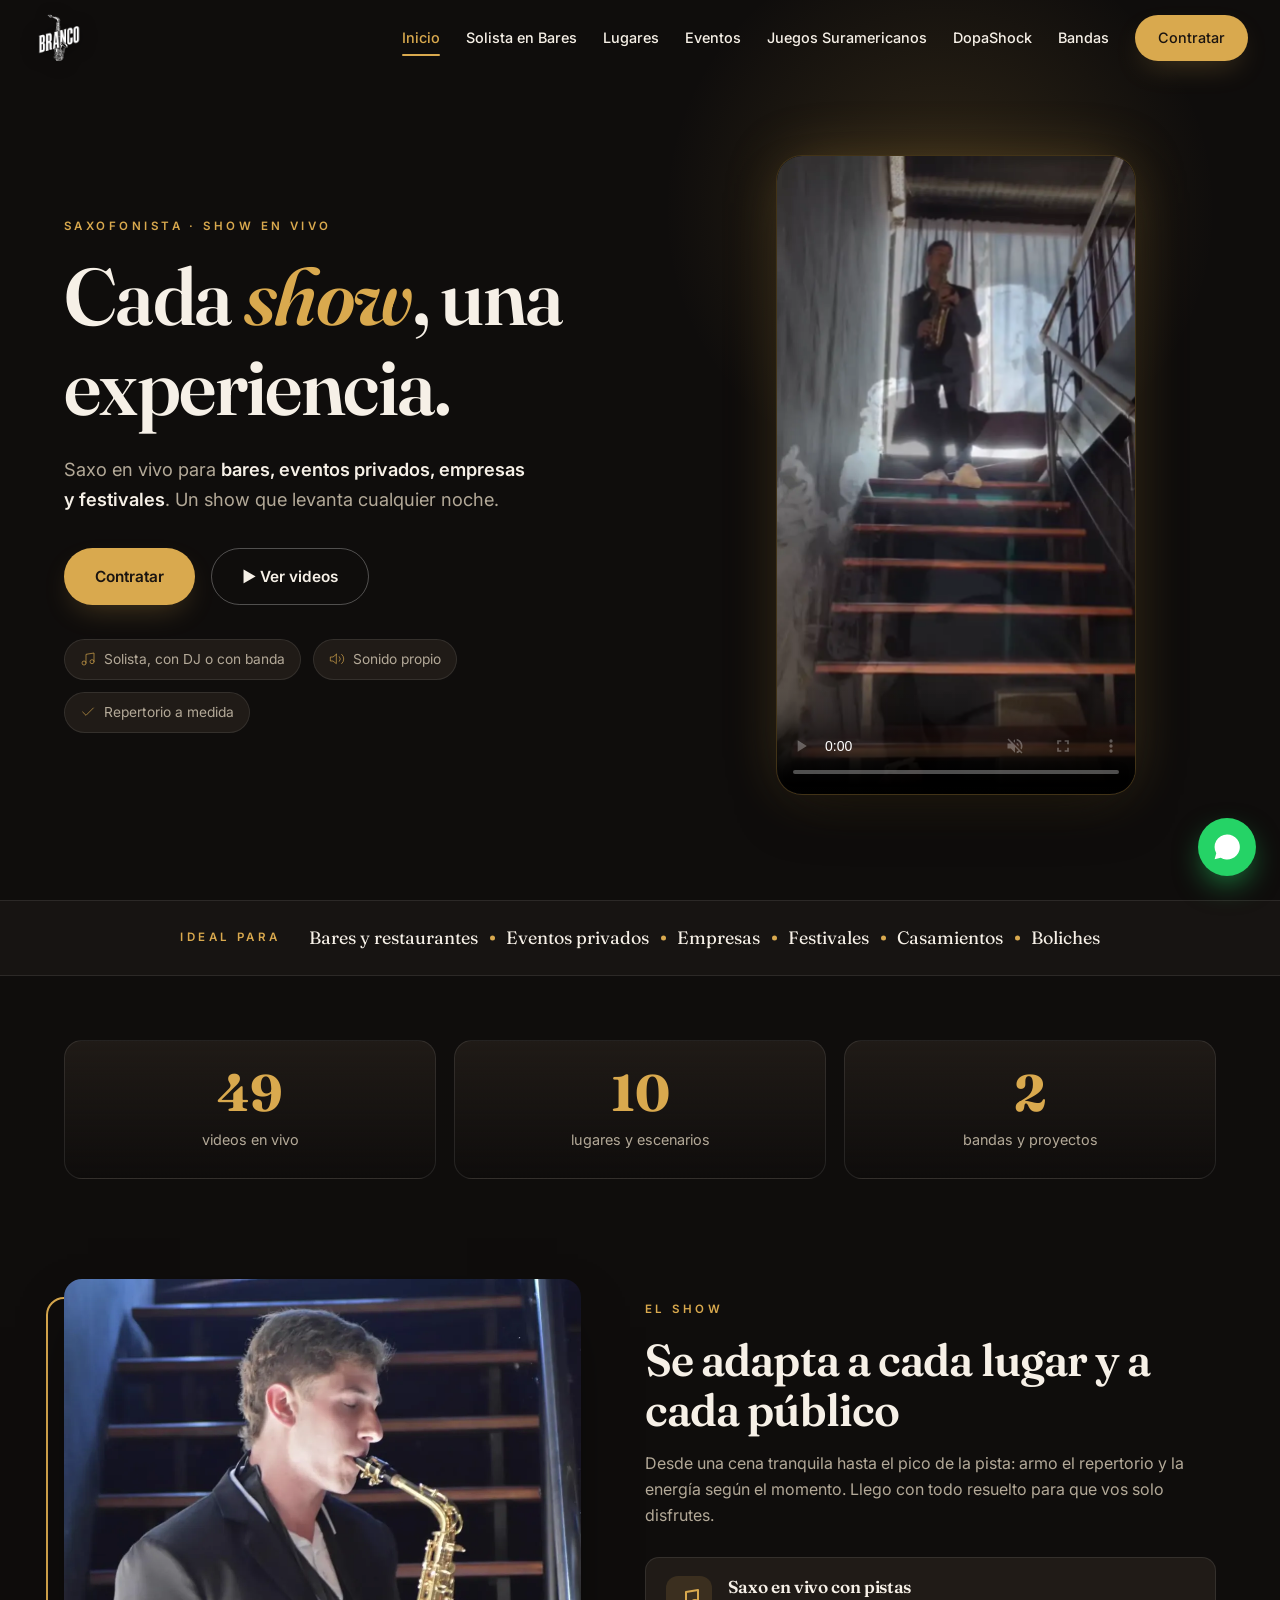
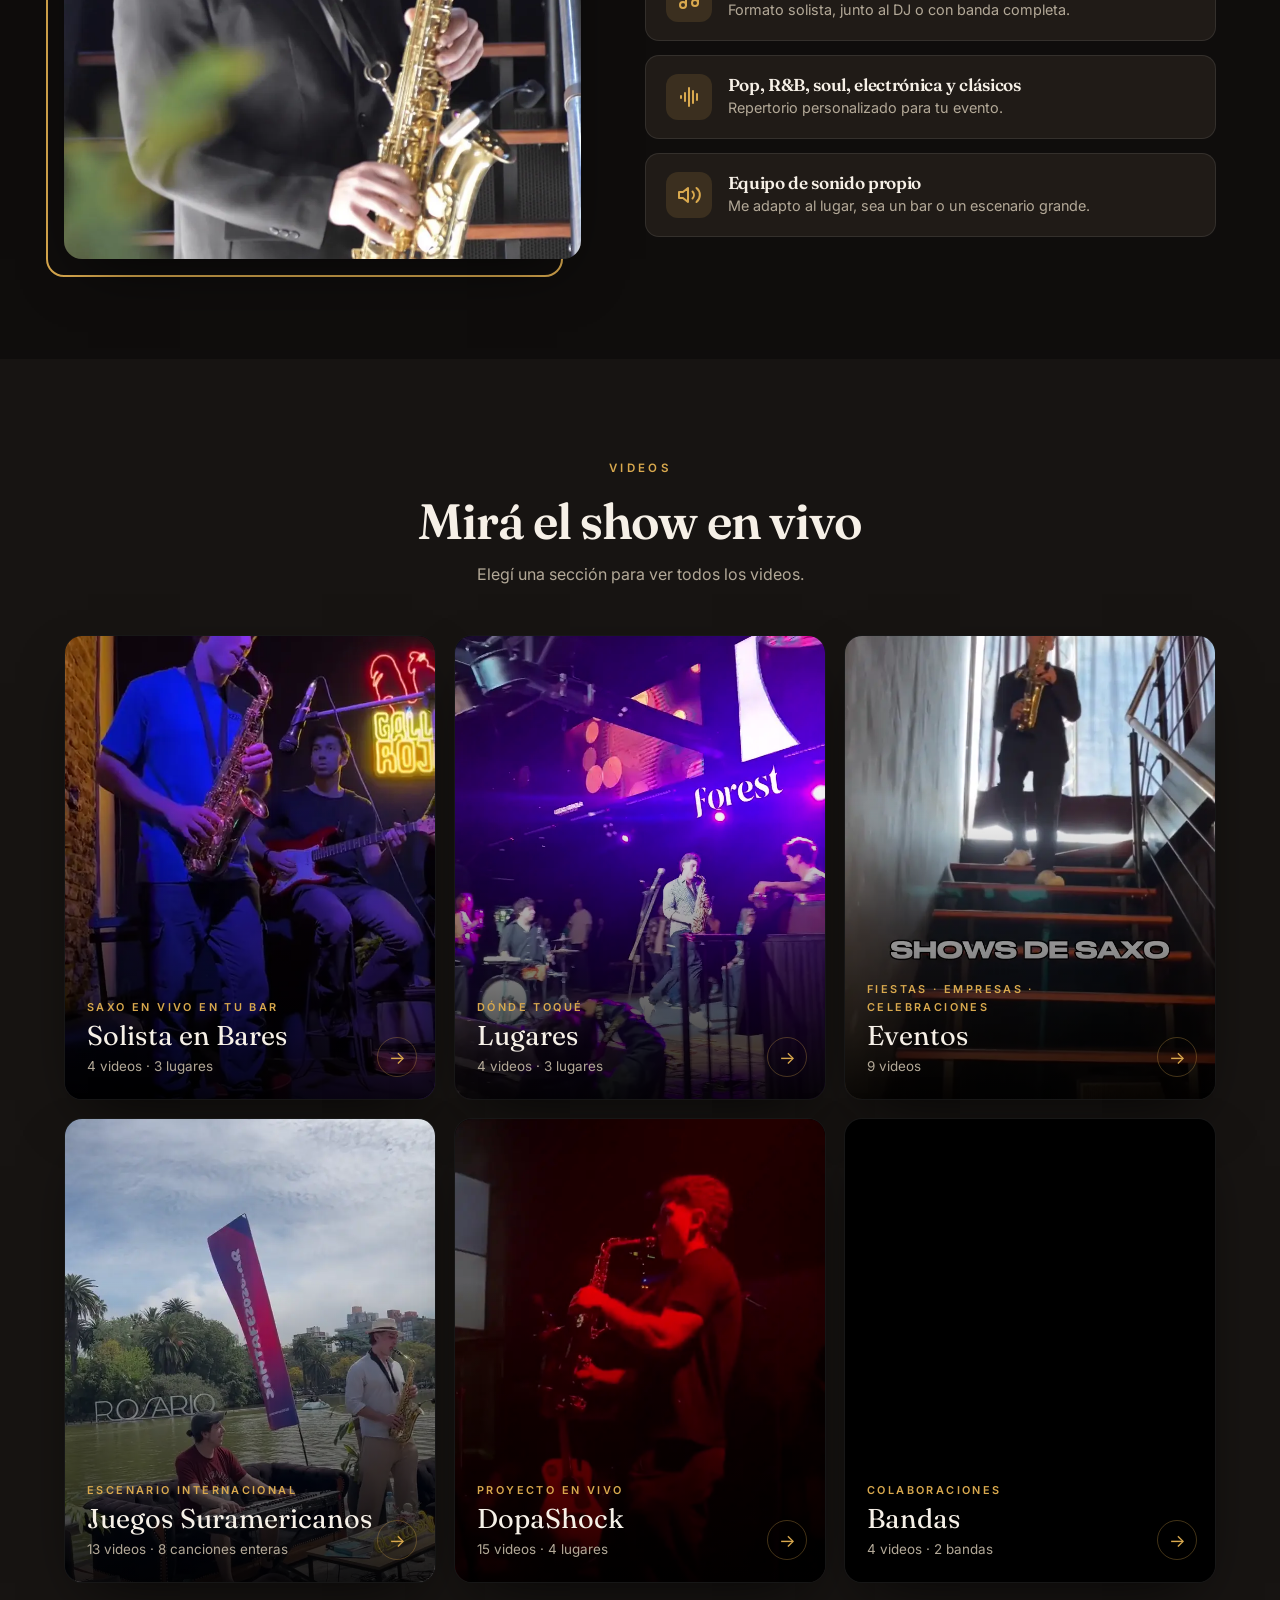
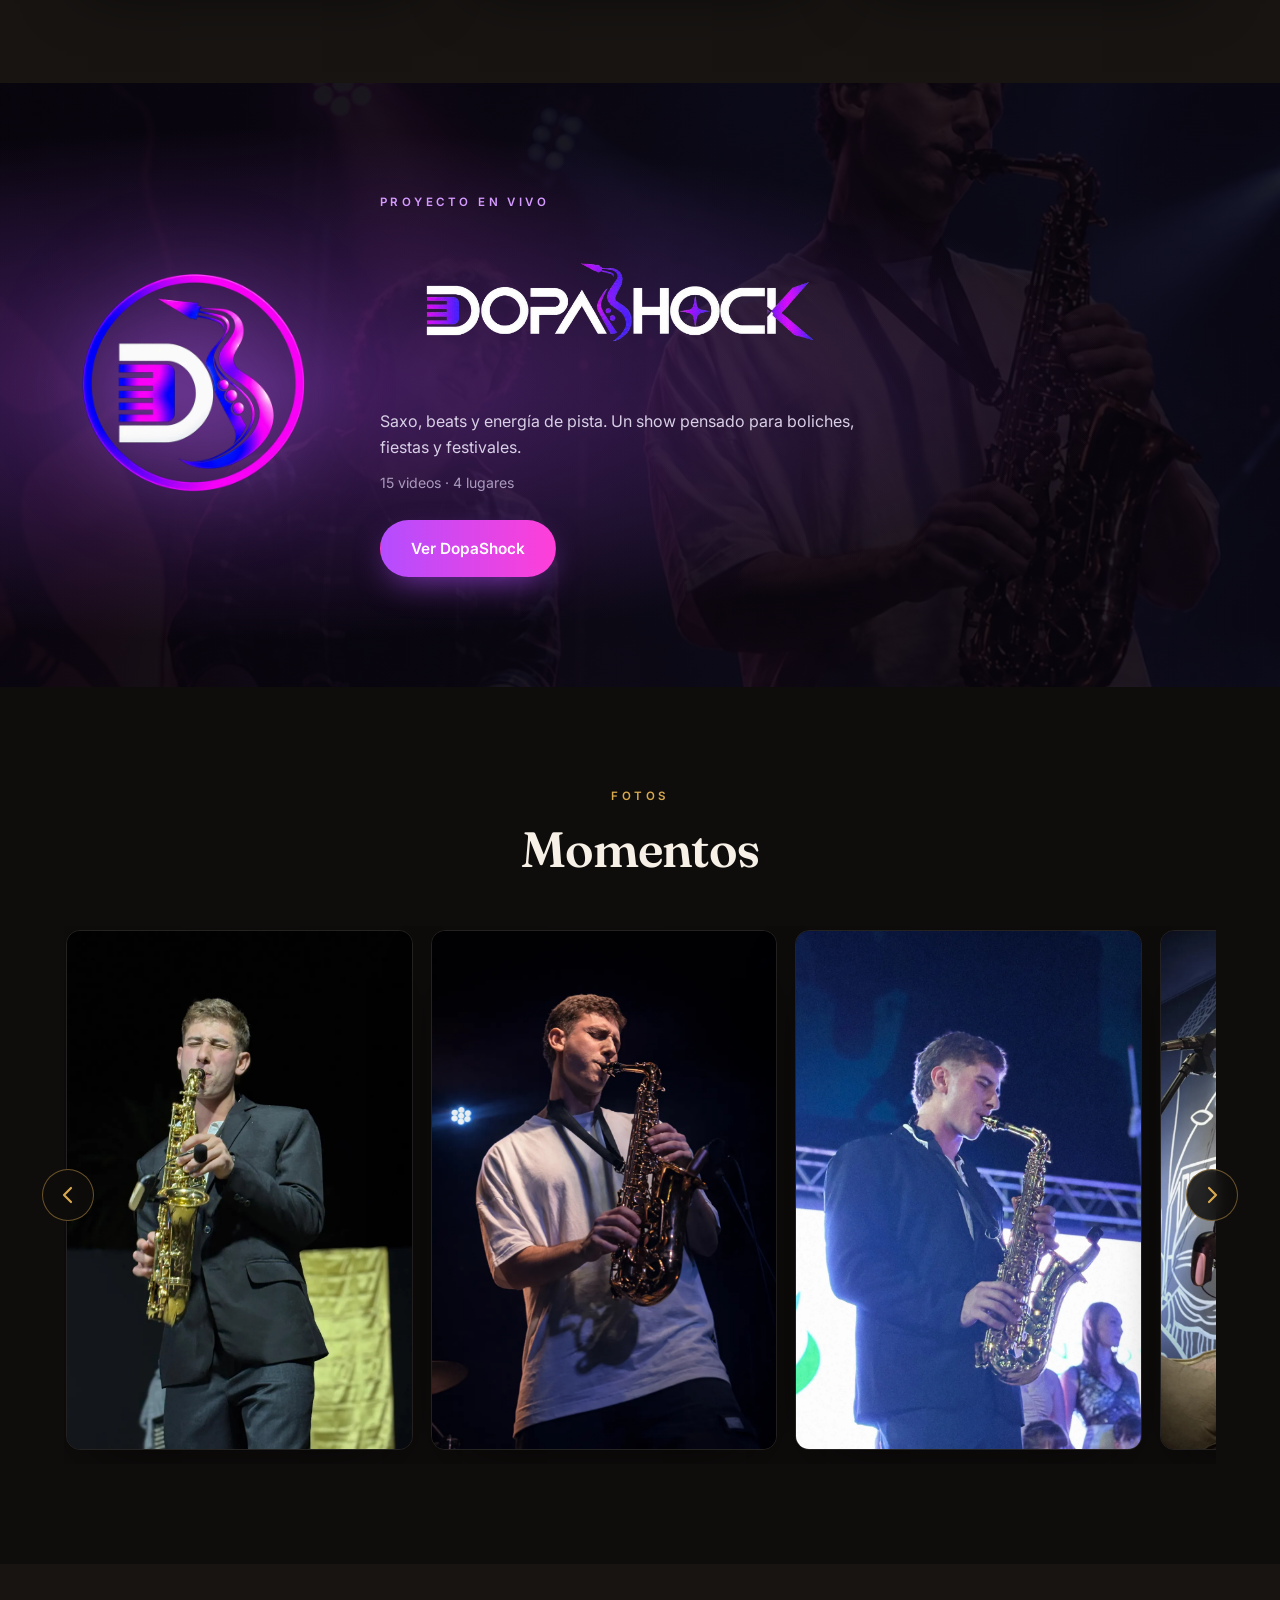
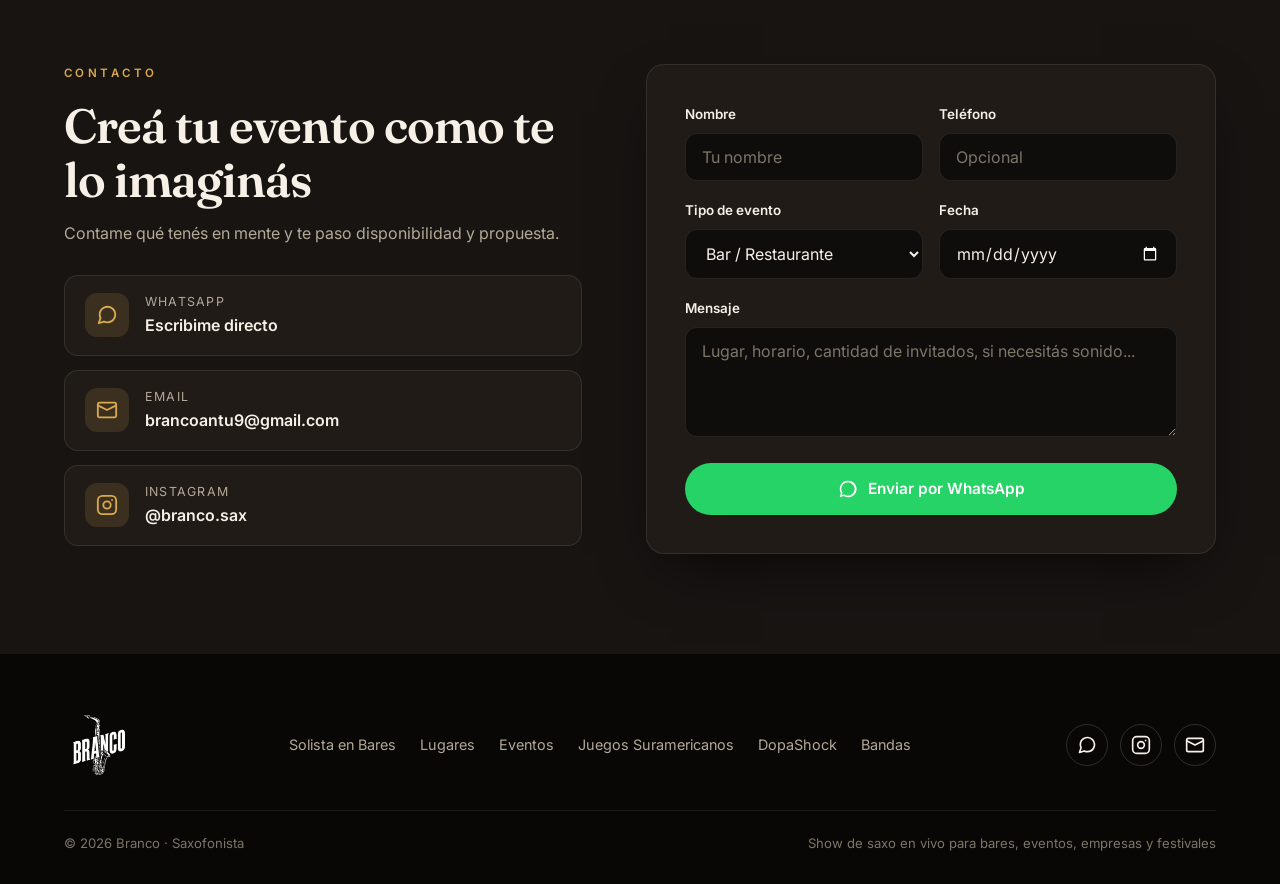
==== commit 80b2778d: "Nuevos videos y página Solista en Bares - 9 videos nuevos (Solista en Bares, Juegos, DopaShock en Mí" ====
--- a/index.html
+++ b/index.html
@@ -10,15 +10,15 @@
     <meta name="description" content="Branco, saxofonista. Show de saxo en vivo para bares, eventos privados, empresas y festivales. Mirá los videos en vivo." />
     <meta name="theme-color" content="#0f0d0c" />
     <meta name="robots" content="index, follow" />
-    <link rel="canonical" href="https://developerbranco-rgb.github.io/" />
+    <link rel="canonical" href="https://developerbranco-rgb.github.io/Branco-WebPage/" />
 
     <meta property="og:site_name" content="Branco — Saxofonista" />
     <meta property="og:title" content="Branco — Saxofonista | Show de saxo en vivo para bares, eventos y festivales" />
     <meta property="og:description" content="Branco, saxofonista. Show de saxo en vivo para bares, eventos privados, empresas y festivales. Mirá los videos en vivo." />
     <meta property="og:type" content="website" />
     <meta property="og:locale" content="es_AR" />
-    <meta property="og:url" content="https://developerbranco-rgb.github.io/" />
-    <meta property="og:image" content="https://developerbranco-rgb.github.io/assets/img/hero.jpg" />
+    <meta property="og:url" content="https://developerbranco-rgb.github.io/Branco-WebPage/" />
+    <meta property="og:image" content="https://developerbranco-rgb.github.io/Branco-WebPage/assets/img/hero.jpg" />
     <meta name="twitter:card" content="summary_large_image" />
 
     <link rel="icon" type="image/png" sizes="32x32" href="assets/icon-32.png" />
@@ -39,23 +39,23 @@
         "@graph": [
           {
             "@type": "Person",
-            "@id": "https://developerbranco-rgb.github.io/#branco",
+            "@id": "https://developerbranco-rgb.github.io/Branco-WebPage/#branco",
             "name": "Branco",
             "jobTitle": "Saxofonista",
-            "url": "https://developerbranco-rgb.github.io/",
-            "image": "https://developerbranco-rgb.github.io/assets/img/hero.jpg",
+            "url": "https://developerbranco-rgb.github.io/Branco-WebPage/",
+            "image": "https://developerbranco-rgb.github.io/Branco-WebPage/assets/img/hero.jpg",
             "email": "brancoantu9@gmail.com",
             "sameAs": ["https://instagram.com/branco.sax"]
           },
           {
             "@type": "MusicGroup",
-            "@id": "https://developerbranco-rgb.github.io/#show",
+            "@id": "https://developerbranco-rgb.github.io/Branco-WebPage/#show",
             "name": "Branco — Saxofonista",
             "description": "Show de saxo en vivo para bares, eventos privados, empresas y festivales.",
-            "url": "https://developerbranco-rgb.github.io/",
-            "image": "https://developerbranco-rgb.github.io/assets/img/hero.jpg",
+            "url": "https://developerbranco-rgb.github.io/Branco-WebPage/",
+            "image": "https://developerbranco-rgb.github.io/Branco-WebPage/assets/img/hero.jpg",
             "genre": ["Pop", "R&B", "Soul", "Electrónica", "Jazz"],
-            "member": { "@id": "https://developerbranco-rgb.github.io/#branco" },
+            "member": { "@id": "https://developerbranco-rgb.github.io/Branco-WebPage/#branco" },
             "areaServed": "AR"
           }
         ]
@@ -70,6 +70,7 @@
       </a>
       <div class="nav__links" id="navLinks">
         <a href="index.html" aria-current="page">Inicio</a>
+        <a href="solista-en-bares.html">Solista en Bares</a>
         <a href="lugares.html">Lugares</a>
         <a href="eventos.html">Eventos</a>
         <a href="juegos-suramericanos.html">Juegos Suramericanos</a>
@@ -132,7 +133,7 @@
 
       <!-- ============ NÚMEROS ============ -->
       <section class="stats wrap reveal" aria-label="Trayectoria">
-        <div class="stat"><b data-count="40">40</b><span>videos en vivo</span></div><div class="stat"><b data-count="6">6</b><span>lugares y escenarios</span></div><div class="stat"><b data-count="2">2</b><span>bandas y proyectos</span></div>
+        <div class="stat"><b data-count="49">49</b><span>videos en vivo</span></div><div class="stat"><b data-count="10">10</b><span>lugares y escenarios</span></div><div class="stat"><b data-count="2">2</b><span>bandas y proyectos</span></div>
       </section>
 
       <!-- ============ EL SHOW ============ -->
@@ -176,8 +177,17 @@
             <h2>Mirá el show en vivo</h2>
             <p>Elegí una sección para ver todos los videos.</p>
           </div>
-          <div class="xgrid">
-            <a class="xcard reveal" href="lugares.html">
+          <div class="xgrid" style="--cols: 3">
+            <a class="xcard reveal" href="solista-en-bares.html">
+            <img src="media/solista-en-bares/en-gallo-rojo.webp" alt="" width="576" height="1024" loading="lazy" decoding="async" />
+            <span class="xcard__body">
+              <span class="xcard__eyebrow">Saxo en vivo en tu bar</span>
+              <span class="xcard__title">Solista en Bares</span>
+              <span class="xcard__meta">4 videos · 3 lugares</span>
+            </span>
+            <span class="xcard__arrow" aria-hidden="true">→</span>
+          </a>
+<a class="xcard reveal" href="lugares.html">
             <img src="media/lugares/complejo-forest/video-forest-eminem.webp" alt="" width="720" height="1280" loading="lazy" decoding="async" />
             <span class="xcard__body">
               <span class="xcard__eyebrow">Dónde toqué</span>
@@ -200,7 +210,7 @@
             <span class="xcard__body">
               <span class="xcard__eyebrow">Escenario internacional</span>
               <span class="xcard__title">Juegos Suramericanos</span>
-              <span class="xcard__meta">10 videos · 8 canciones enteras</span>
+              <span class="xcard__meta">13 videos · 8 canciones enteras</span>
             </span>
             <span class="xcard__arrow" aria-hidden="true">→</span>
           </a>
@@ -209,7 +219,7 @@
             <span class="xcard__body">
               <span class="xcard__eyebrow">Proyecto en vivo</span>
               <span class="xcard__title">DopaShock</span>
-              <span class="xcard__meta">14 videos · 3 lugares</span>
+              <span class="xcard__meta">15 videos · 4 lugares</span>
             </span>
             <span class="xcard__arrow" aria-hidden="true">→</span>
           </a>
@@ -218,7 +228,7 @@
             <span class="xcard__body">
               <span class="xcard__eyebrow">Colaboraciones</span>
               <span class="xcard__title">Bandas</span>
-              <span class="xcard__meta">3 videos · 2 bandas</span>
+              <span class="xcard__meta">4 videos · 2 bandas</span>
             </span>
             <span class="xcard__arrow" aria-hidden="true">→</span>
           </a>
@@ -235,7 +245,7 @@
             <p class="eyebrow">Proyecto en vivo</p>
             <img class="dopa-band__logo" src="assets/logos/dopashock-wordmark.webp" alt="DopaShock" width="843" height="296" loading="lazy" />
             <p>Saxo, beats y energía de pista. Un show pensado para boliches, fiestas y festivales.</p>
-            <p class="dopa-band__meta">14 videos · 3 lugares</p>
+            <p class="dopa-band__meta">15 videos · 4 lugares</p>
             <a href="dopashock.html" class="btn btn--dopa">Ver DopaShock</a>
           </div>
         </div>
@@ -344,7 +354,8 @@
             <img src="assets/logos/branco.webp" alt="Branco" width="120" height="120" loading="lazy" />
           </a>
           <nav class="footer__links" aria-label="Videos">
-            <a href="lugares.html">Lugares</a>
+            <a href="solista-en-bares.html">Solista en Bares</a>
+<a href="lugares.html">Lugares</a>
 <a href="eventos.html">Eventos</a>
 <a href="juegos-suramericanos.html">Juegos Suramericanos</a>
 <a href="dopashock.html">DopaShock</a>
--- a/styles.css
+++ b/styles.css
@@ -649,3 +649,23 @@
   }
   .strip__list li + li::before { display: none; }
 }
+
+/* ---------- Tarjetas con nombre arriba (lugares/bandas con un solo video) ---------- */
+.group--singles .vgrid--v { grid-template-columns: repeat(auto-fill, minmax(210px, 1fr)); }
+.lcard { display: flex; flex-direction: column; gap: 10px; min-width: 0; scroll-margin-top: calc(var(--nav-h) + 70px); }
+.lcard__name {
+  font-size: 1.15rem; padding-bottom: 8px; border-bottom: 1px solid var(--line);
+  white-space: nowrap; overflow: hidden; text-overflow: ellipsis;
+}
+.lcard__name::before {
+  content: ""; display: inline-block; width: 8px; height: 8px; border-radius: 50%;
+  background: var(--gold); margin-right: 10px; vertical-align: middle; transform: translateY(-2px);
+  box-shadow: 0 0 12px var(--gold);
+}
+@media (min-width: 961px) {
+  .xgrid { grid-template-columns: repeat(var(--cols, 4), 1fr); }
+}
+@media (max-width: 700px) {
+  .group--singles .vgrid--v { grid-template-columns: repeat(2, 1fr); }
+  .lcard__name { font-size: 1rem; }
+}
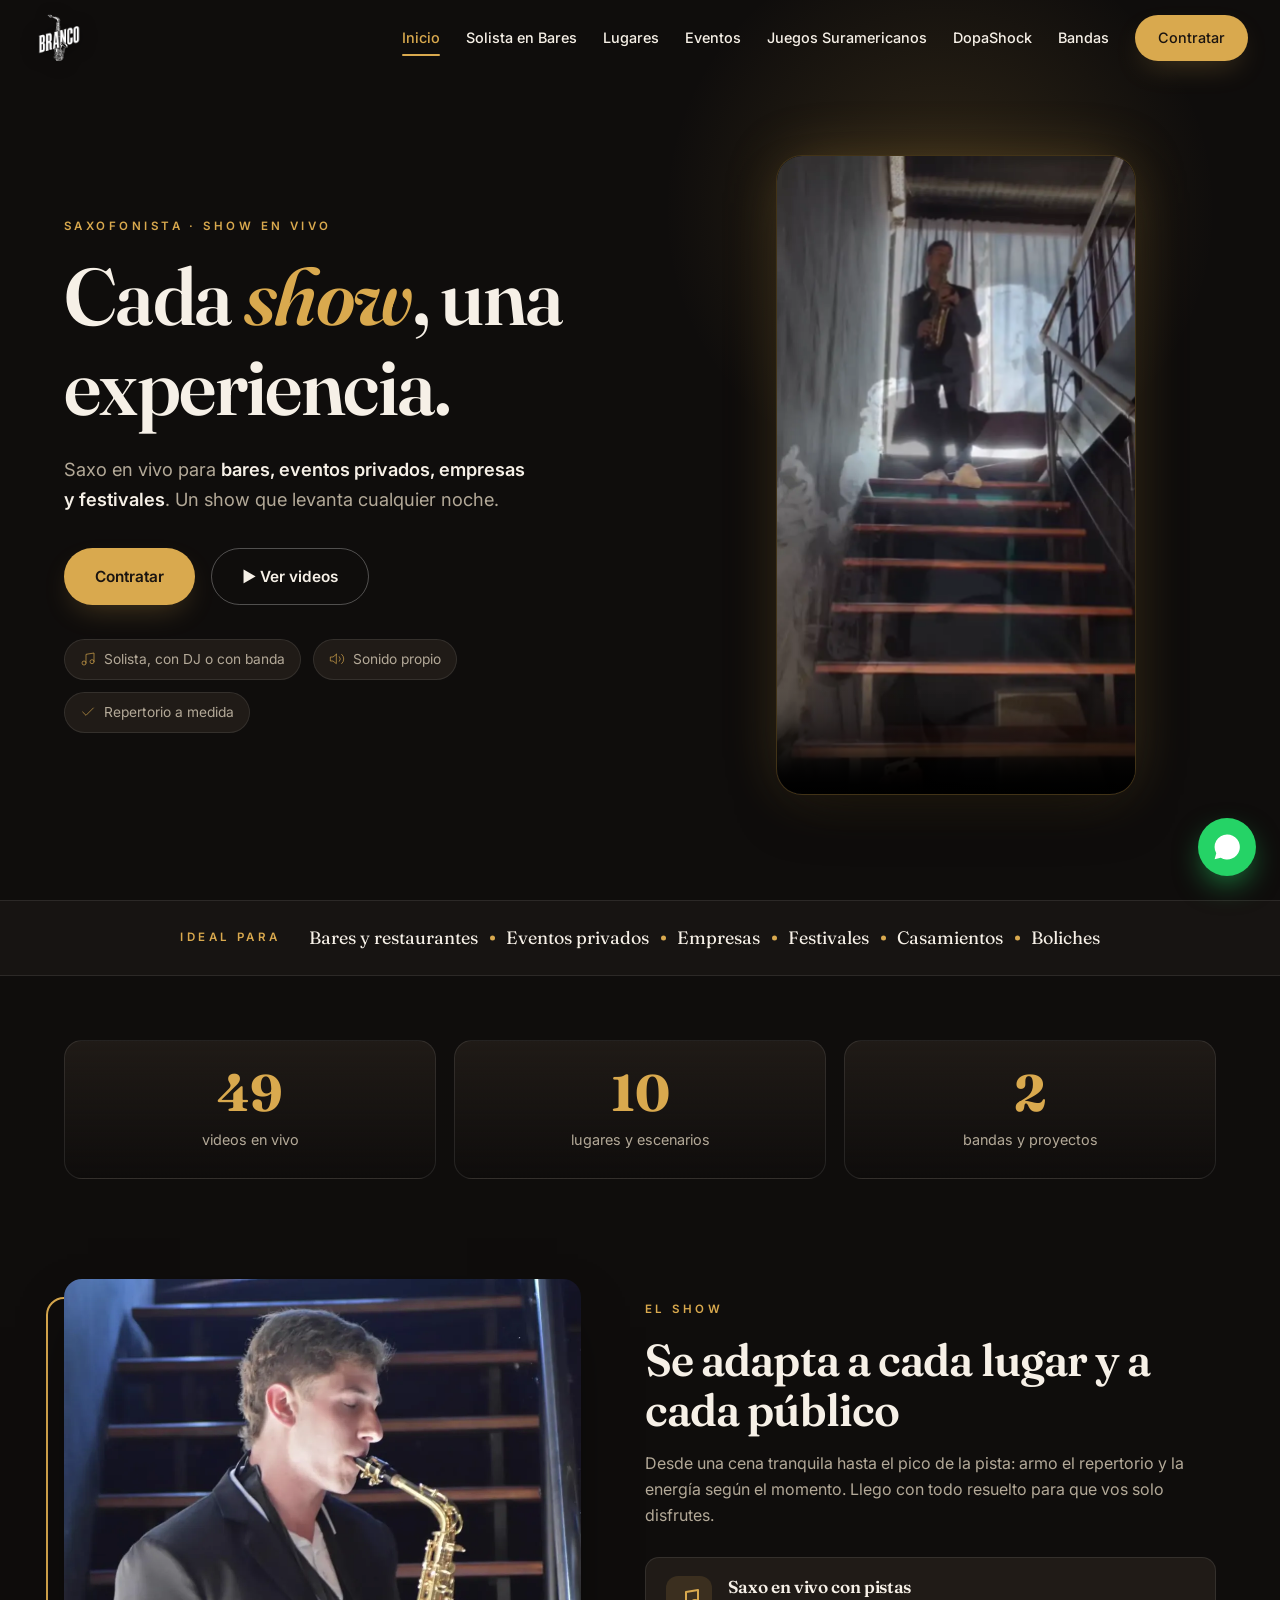
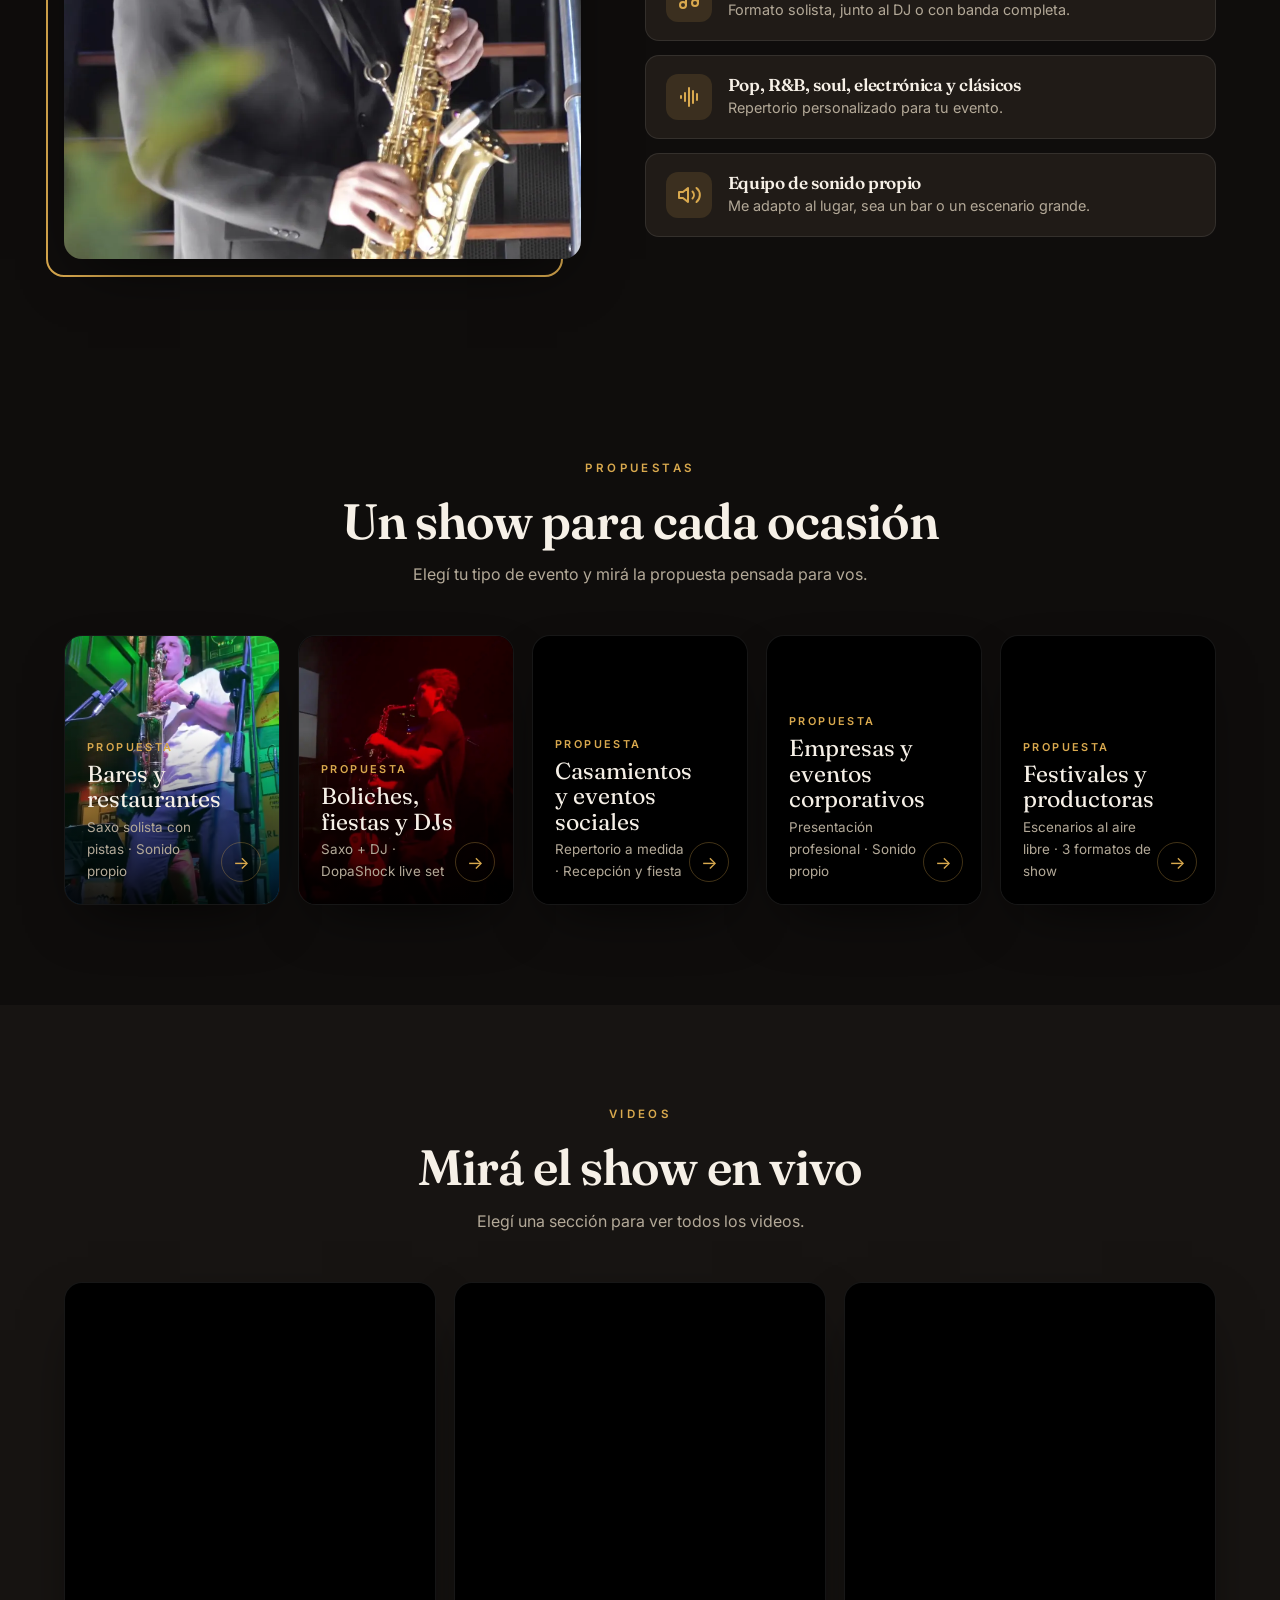
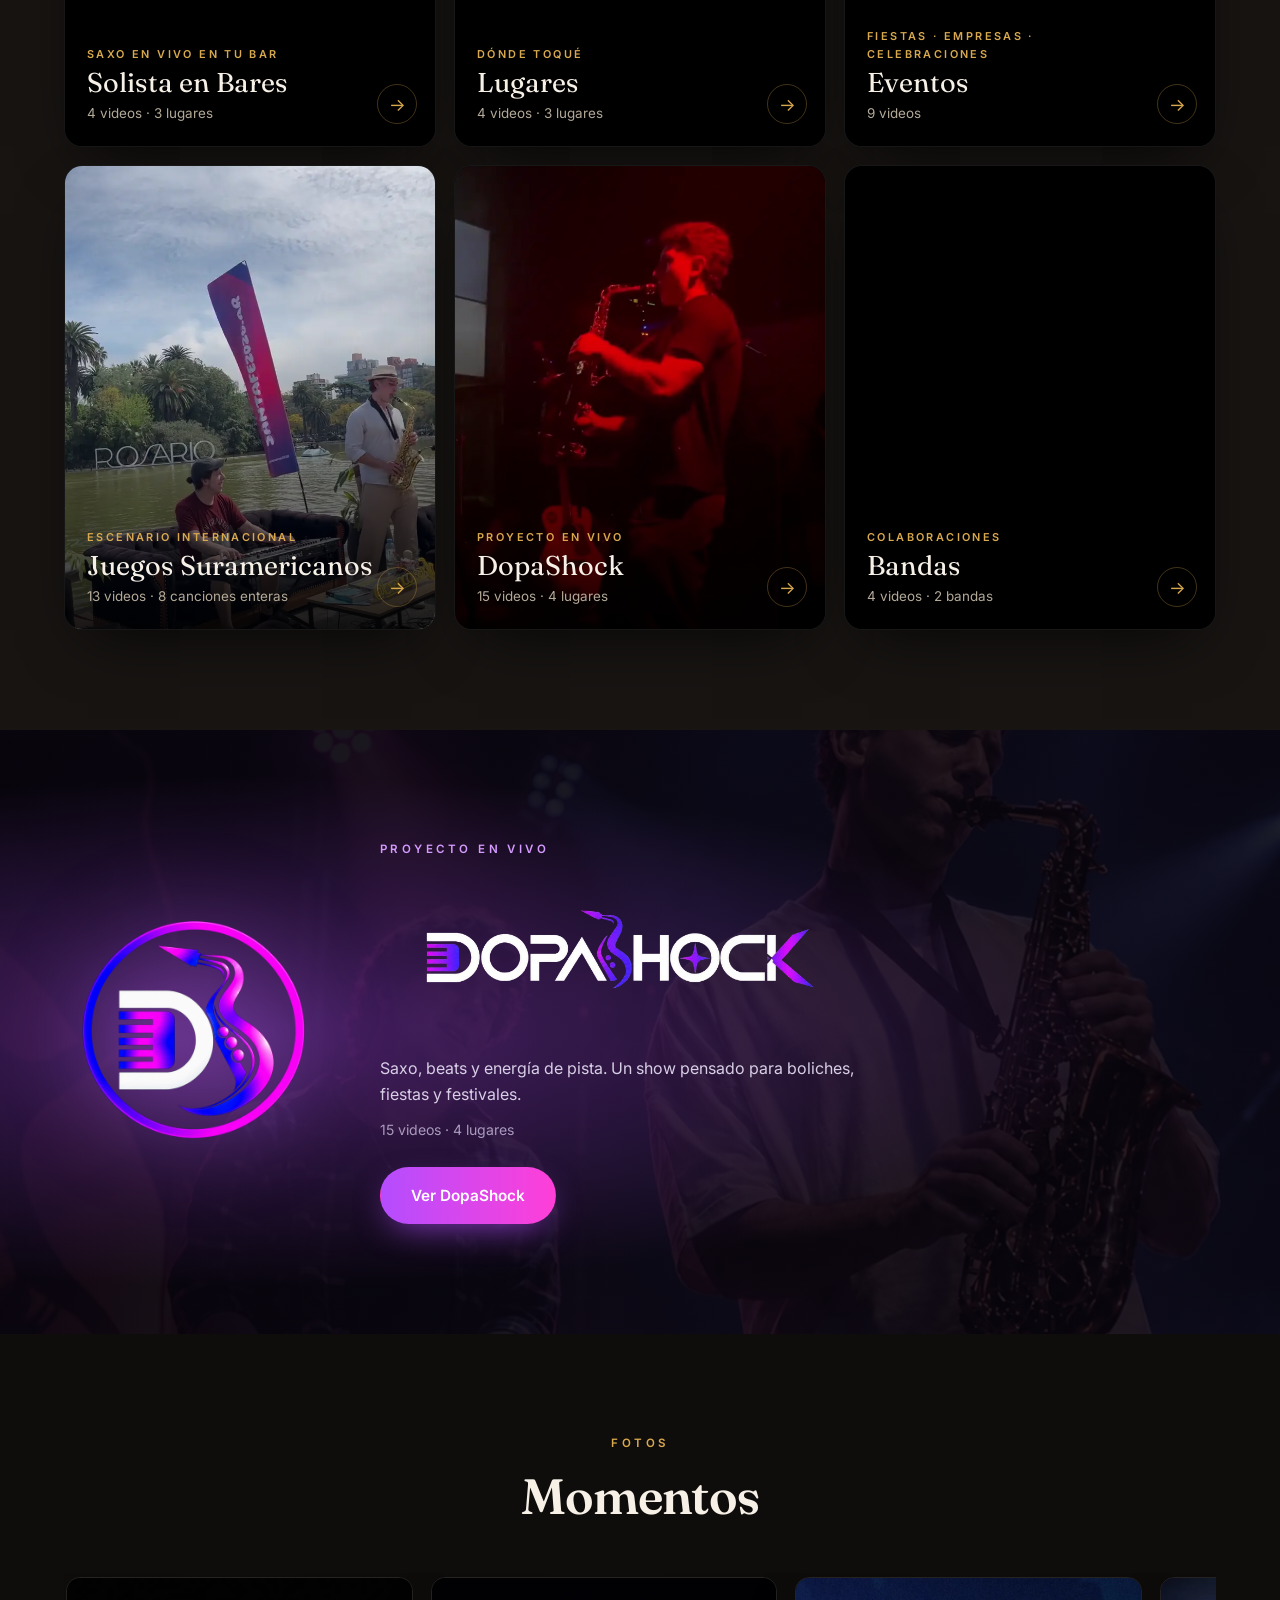
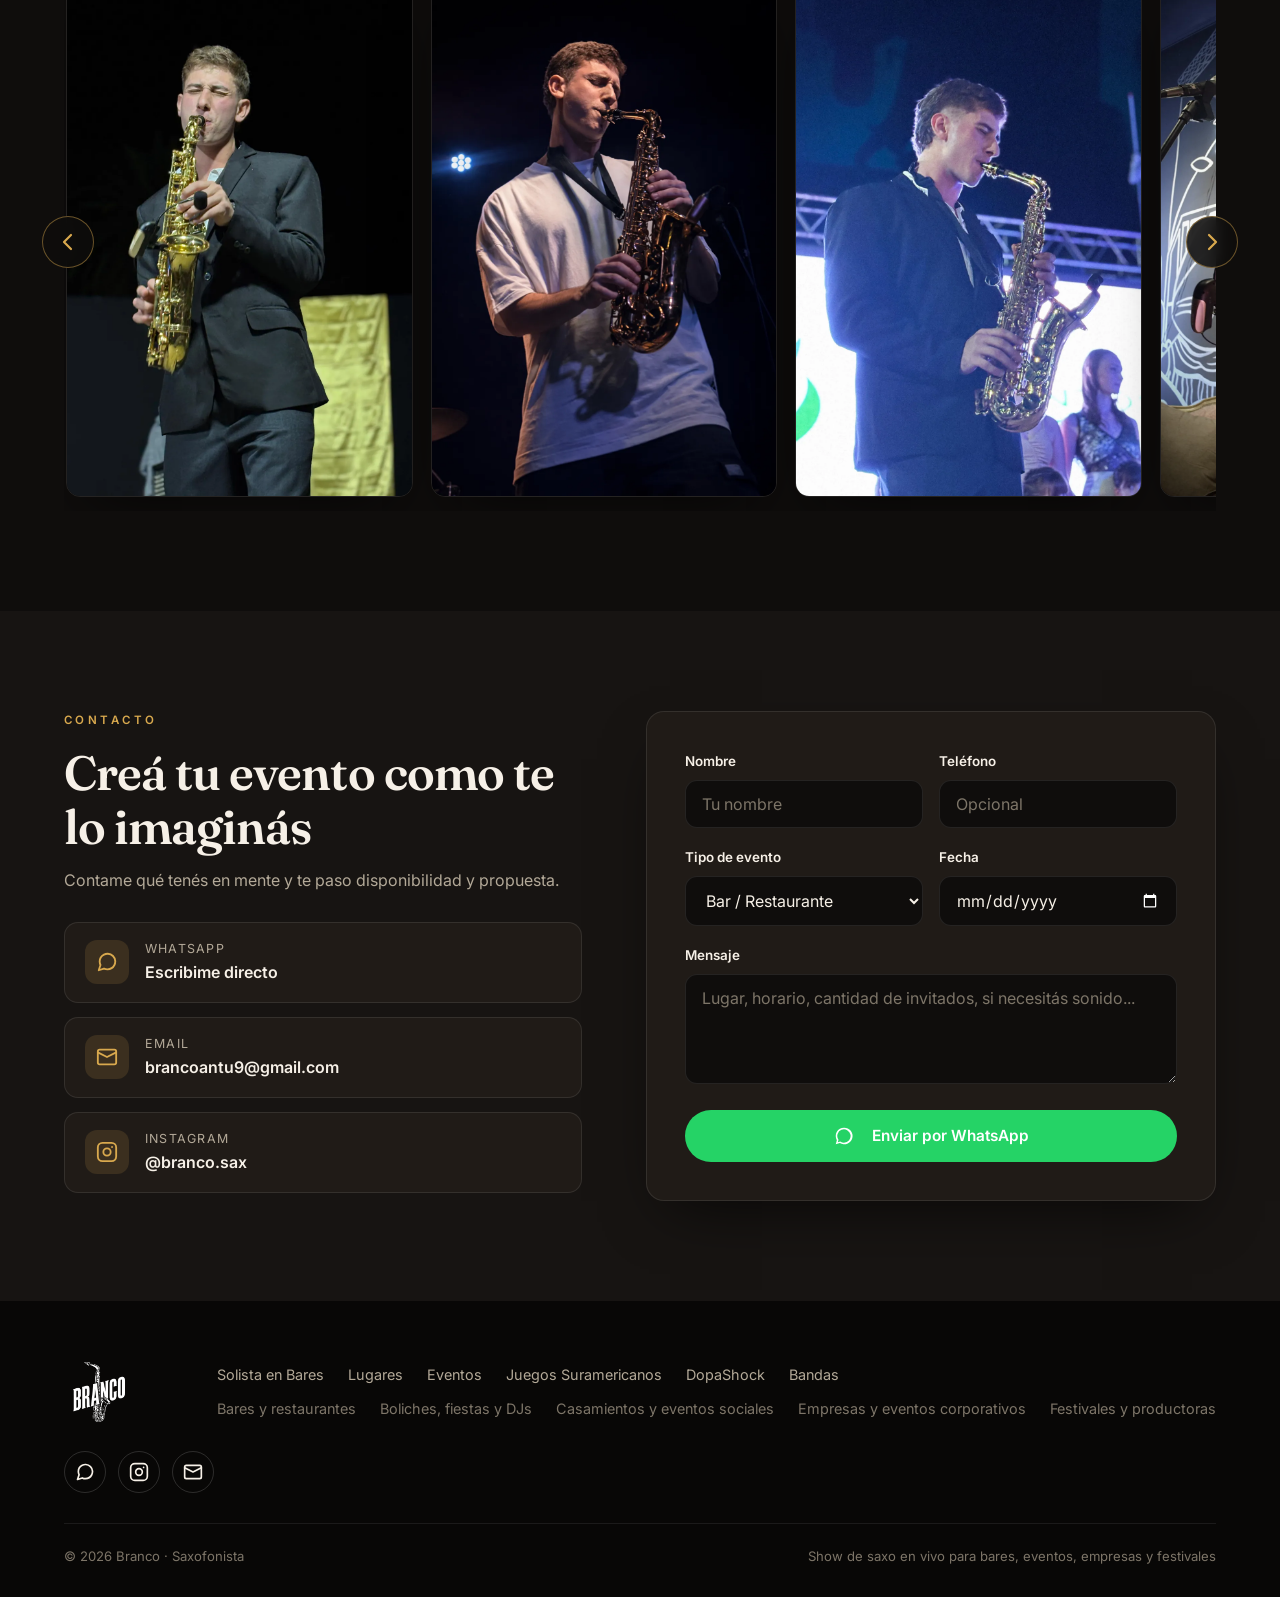
==== commit 27a85bcd: "Actualizacion" ====
--- a/index.html
+++ b/index.html
@@ -169,6 +169,64 @@
         </div>
       </section>
 
+      <!-- ============ PROPUESTAS (una página por tipo de cliente: tools/propuestas.json) ============ -->
+      <section class="section" id="propuestas">
+        <div class="wrap">
+          <div class="section__head section__head--center reveal">
+            <p class="eyebrow">Propuestas</p>
+            <h2>Un show para cada ocasión</h2>
+            <p>Elegí tu tipo de evento y mirá la propuesta pensada para vos.</p>
+          </div>
+          <div class="xgrid xgrid--props" style="--cols: 5">
+            <a class="xcard reveal" href="para-bares.html">
+            <img src="media/solista-en-bares/beat-memo.webp" alt="" width="576" height="1024" loading="lazy" decoding="async" />
+            <span class="xcard__body">
+              <span class="xcard__eyebrow">Propuesta</span>
+              <span class="xcard__title">Bares y restaurantes</span>
+              <span class="xcard__meta">Saxo solista con pistas · Sonido propio</span>
+            </span>
+            <span class="xcard__arrow" aria-hidden="true">→</span>
+          </a>
+<a class="xcard reveal" href="para-fiestas.html">
+            <img src="media/dopashock/dopashock-en-capitan-1.webp" alt="" width="720" height="1280" loading="lazy" decoding="async" />
+            <span class="xcard__body">
+              <span class="xcard__eyebrow">Propuesta</span>
+              <span class="xcard__title">Boliches, fiestas y DJs</span>
+              <span class="xcard__meta">Saxo + DJ · DopaShock live set</span>
+            </span>
+            <span class="xcard__arrow" aria-hidden="true">→</span>
+          </a>
+<a class="xcard reveal" href="para-casamientos.html">
+            <img src="media/eventos/eventos-2.webp" alt="" width="720" height="1280" loading="lazy" decoding="async" />
+            <span class="xcard__body">
+              <span class="xcard__eyebrow">Propuesta</span>
+              <span class="xcard__title">Casamientos y eventos sociales</span>
+              <span class="xcard__meta">Repertorio a medida · Recepción y fiesta</span>
+            </span>
+            <span class="xcard__arrow" aria-hidden="true">→</span>
+          </a>
+<a class="xcard reveal" href="para-empresas.html">
+            <img src="media/eventos/eventos.webp" alt="" width="720" height="1280" loading="lazy" decoding="async" />
+            <span class="xcard__body">
+              <span class="xcard__eyebrow">Propuesta</span>
+              <span class="xcard__title">Empresas y eventos corporativos</span>
+              <span class="xcard__meta">Presentación profesional · Sonido propio</span>
+            </span>
+            <span class="xcard__arrow" aria-hidden="true">→</span>
+          </a>
+<a class="xcard reveal" href="para-festivales.html">
+            <img src="media/juegos-suramericanos/get-lucky-una-parte.webp" alt="" width="720" height="1280" loading="lazy" decoding="async" />
+            <span class="xcard__body">
+              <span class="xcard__eyebrow">Propuesta</span>
+              <span class="xcard__title">Festivales y productoras</span>
+              <span class="xcard__meta">Escenarios al aire libre · 3 formatos de show</span>
+            </span>
+            <span class="xcard__arrow" aria-hidden="true">→</span>
+          </a>
+          </div>
+        </div>
+      </section>
+
       <!-- ============ EXPLORAR (se arma solo con las carpetas de videos) ============ -->
       <section class="section section--soft" id="explorar">
         <div class="wrap">
@@ -353,14 +411,23 @@
           <a href="index.html" class="footer__brand" aria-label="Branco — Inicio">
             <img src="assets/logos/branco.webp" alt="Branco" width="120" height="120" loading="lazy" />
           </a>
-          <nav class="footer__links" aria-label="Videos">
-            <a href="solista-en-bares.html">Solista en Bares</a>
+          <div class="footer__navs">
+            <nav class="footer__links" aria-label="Videos">
+              <a href="solista-en-bares.html">Solista en Bares</a>
 <a href="lugares.html">Lugares</a>
 <a href="eventos.html">Eventos</a>
 <a href="juegos-suramericanos.html">Juegos Suramericanos</a>
 <a href="dopashock.html">DopaShock</a>
 <a href="bandas.html">Bandas</a>
-          </nav>
+            </nav>
+            <nav class="footer__links footer__links--props" aria-label="Propuestas">
+              <a href="para-bares.html">Bares y restaurantes</a>
+<a href="para-fiestas.html">Boliches, fiestas y DJs</a>
+<a href="para-casamientos.html">Casamientos y eventos sociales</a>
+<a href="para-empresas.html">Empresas y eventos corporativos</a>
+<a href="para-festivales.html">Festivales y productoras</a>
+            </nav>
+          </div>
           <div class="footer__soc">
             <a data-wa href="#" target="_blank" rel="noopener" aria-label="WhatsApp">
               <svg viewBox="0 0 24 24" stroke-width="2" stroke-linecap="round" stroke-linejoin="round"><path d="M21 11.5a8.38 8.38 0 0 1-.9 3.8 8.5 8.5 0 0 1-7.6 4.7 8.38 8.38 0 0 1-3.8-.9L3 21l1.9-5.7a8.38 8.38 0 0 1-.9-3.8 8.5 8.5 0 0 1 4.7-7.6 8.38 8.38 0 0 1 3.8-.9h.5a8.48 8.48 0 0 1 8 8v.5z" /></svg>
--- a/styles.css
+++ b/styles.css
@@ -669,3 +669,72 @@
   .group--singles .vgrid--v { grid-template-columns: repeat(2, 1fr); }
   .lcard__name { font-size: 1rem; }
 }
+
+/* ==========================================================================
+   Propuestas por tipo de cliente (para-*.html) — ver tools/propuestas.json
+   ========================================================================== */
+.btn--wa svg { margin-right: 8px; flex-shrink: 0; }
+.prop-hero h1 { font-size: clamp(2.5rem, 5.6vw, 4.3rem); }
+.xgrid--props .xcard__title { font-size: 1.45rem; }
+
+.pgrid { display: grid; grid-template-columns: repeat(auto-fit, minmax(240px, 1fr)); gap: 18px; }
+.pfeat {
+  padding: 28px 24px; border-radius: var(--radius); border: 1px solid var(--line);
+  background: var(--surface); transition: border-color 0.3s, transform 0.3s;
+}
+.pfeat:hover { border-color: var(--gold-line); transform: translateY(-4px); }
+.pfeat__n { display: block; font-family: var(--serif); font-size: 1.9rem; color: var(--gold); line-height: 1; margin-bottom: 16px; }
+.pfeat h3 { font-size: 1.2rem; margin-bottom: 8px; }
+.pfeat p { color: var(--ink-soft); font-size: 0.93rem; line-height: 1.55; }
+
+.pmore { text-align: center; margin-top: 36px; }
+
+/* Banda Juegos Suramericanos (antecedente en todas las propuestas) */
+.jband { position: relative; overflow: hidden; padding: 110px 0; isolation: isolate; background: #0a0806; text-align: center; }
+.jband__bg {
+  position: absolute; inset: -40px; z-index: -2; background-size: cover; background-position: center 30%;
+  filter: blur(4px) saturate(1.1); opacity: 0.4; transform: scale(1.05);
+}
+.jband::before {
+  content: ""; position: absolute; inset: 0; z-index: -1;
+  background: radial-gradient(ellipse at 50% 40%, rgba(217, 169, 78, 0.22), transparent 65%),
+    linear-gradient(180deg, rgba(10, 8, 6, 0.7), rgba(10, 8, 6, 0.85));
+}
+.jband .eyebrow { color: #d9a94e; }
+.jband h2 { font-size: clamp(2rem, 5vw, 3.4rem); color: #f6f0e7; }
+.jband h2 em { color: #d9a94e; }
+.jband p:not(.eyebrow) { color: #d6cdbf; max-width: 600px; margin: 16px auto 0; }
+.jband__meta { font-size: 0.9rem; color: #a59a8a !important; margin-bottom: 28px !important; }
+.jband .btn--gold { background: #d9a94e; color: #1a1410; }
+
+.ptwo { display: grid; grid-template-columns: 1fr 1fr; gap: 64px; align-items: start; }
+.ptwo h2 { font-size: clamp(1.8rem, 3.6vw, 2.5rem); margin-bottom: 24px; }
+.venues { display: flex; flex-wrap: wrap; gap: 10px; }
+.venues li {
+  padding: 8px 16px; border-radius: 100px; border: 1px solid var(--line);
+  background: var(--surface); font-size: 0.92rem;
+}
+.venues li:last-child { border-color: var(--gold-line); color: var(--gold); }
+.steps { list-style: none; counter-reset: paso; display: grid; gap: 14px; }
+.steps li {
+  counter-increment: paso; position: relative; padding: 18px 20px 18px 72px;
+  border-radius: 14px; border: 1px solid var(--line); background: var(--surface);
+}
+.steps li::before {
+  content: counter(paso); position: absolute; left: 20px; top: 50%; transform: translateY(-50%);
+  width: 36px; height: 36px; border-radius: 50%; display: flex; align-items: center; justify-content: center;
+  background: var(--gold-soft); border: 1px solid var(--gold-line); color: var(--gold); font-weight: 700;
+}
+.steps b { display: block; }
+.steps span { color: var(--ink-soft); font-size: 0.9rem; }
+
+.footer__navs { display: flex; flex-direction: column; gap: 10px; }
+.footer__links--props a { color: var(--ink-mute); }
+
+@media (max-width: 960px) {
+  .ptwo { grid-template-columns: 1fr; gap: 48px; }
+}
+@media (max-width: 560px) {
+  .jband { padding: 80px 0; }
+  .pfeat { padding: 22px 20px; }
+}
